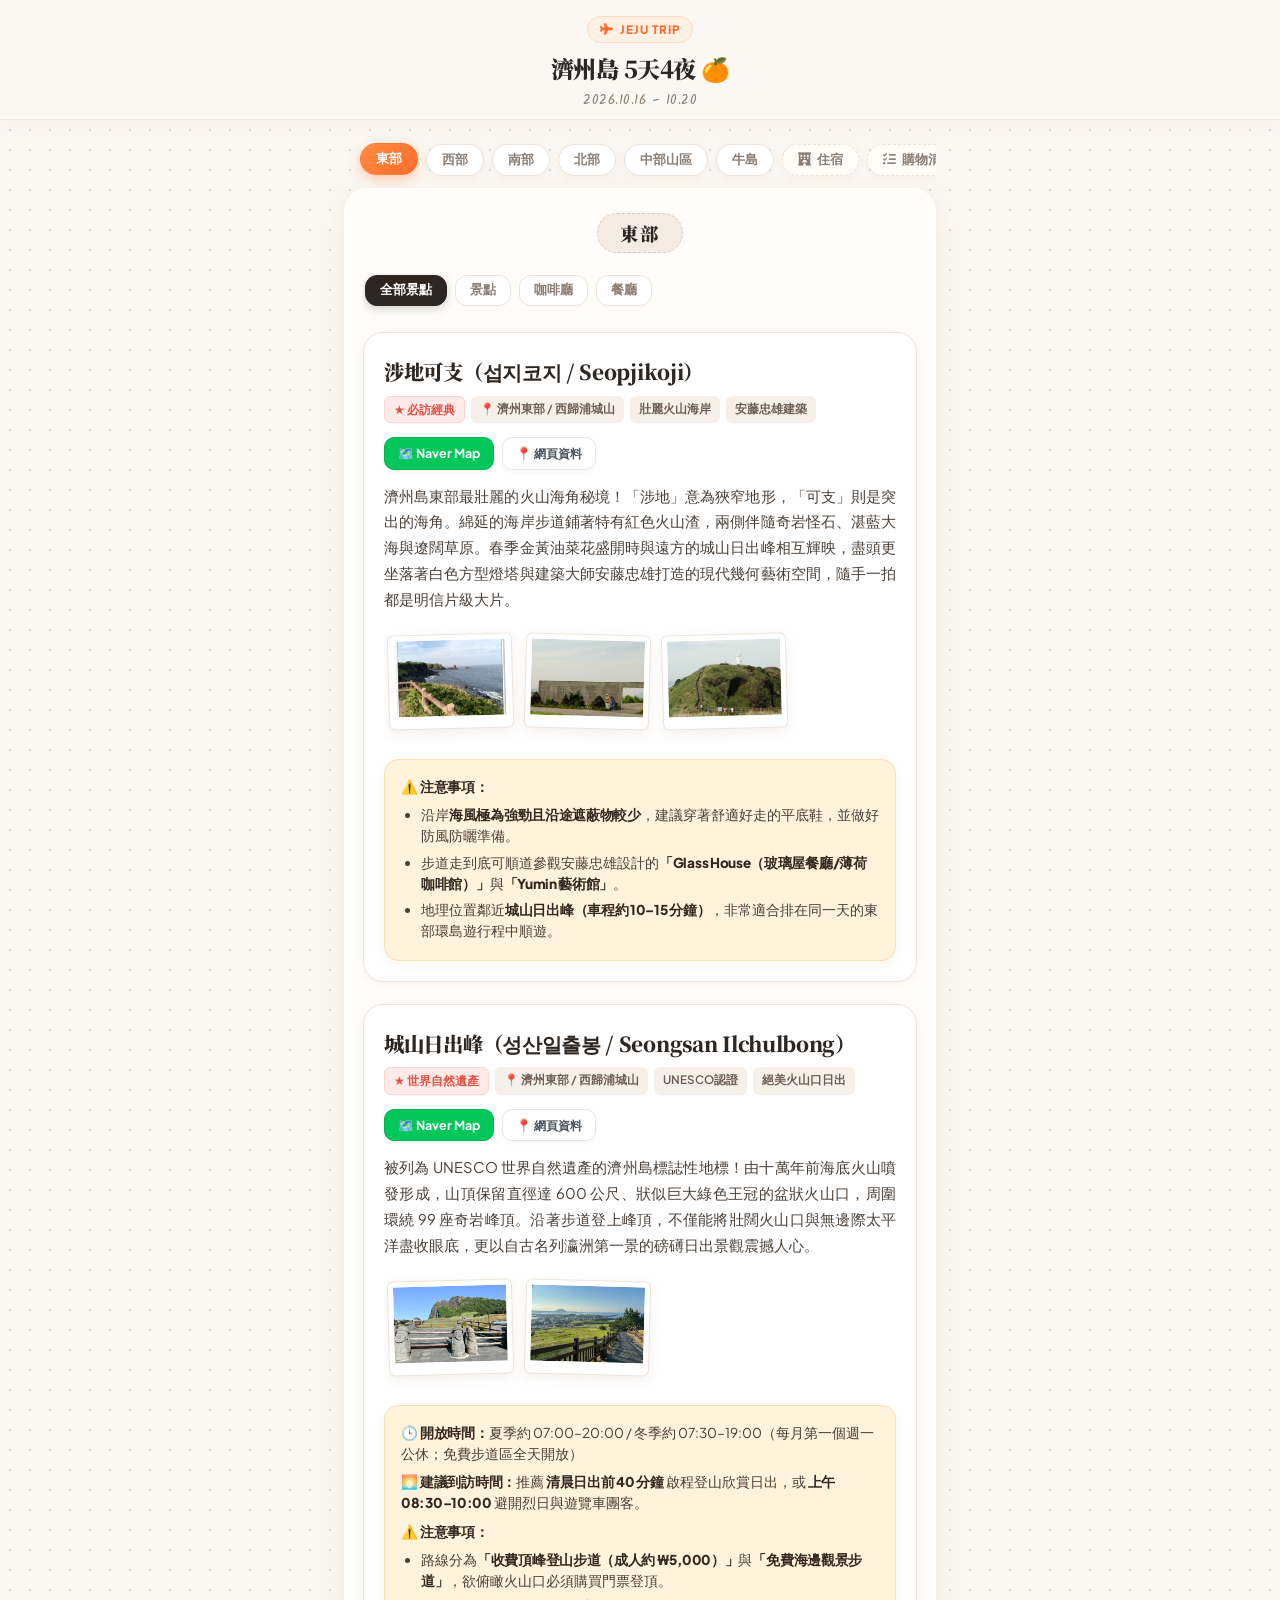
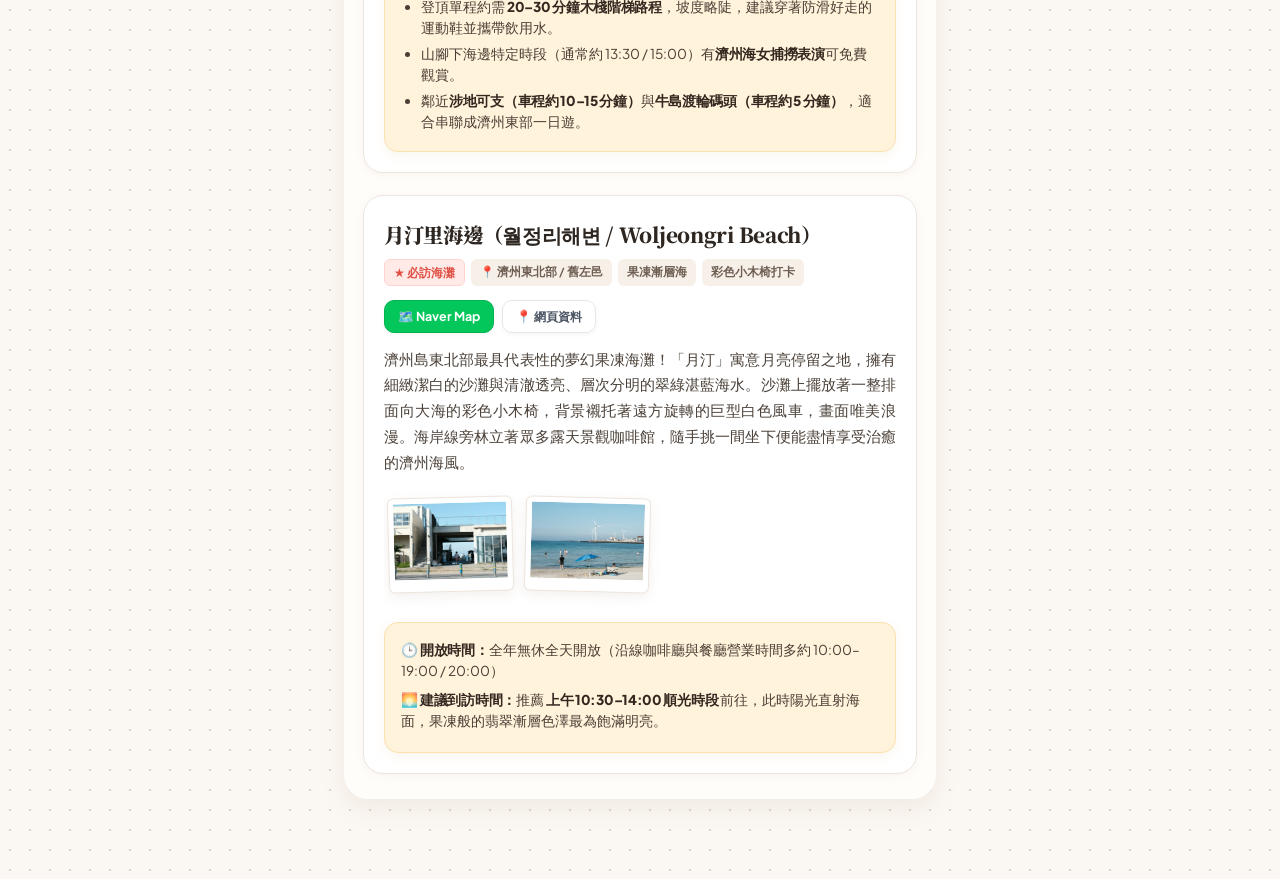
==== index.html @ 6667d371 "更新程式" ====
<!DOCTYPE html>
<html lang="zh-TW">
<head>
    <meta charset="UTF-8">
    <meta name="viewport" content="width=device-width, initial-scale=1.0">
    <title>Jeju Scrapbook - 濟州島5天4夜</title>
    <!-- 字體與 Font Awesome 圖示 -->
    <link rel="preconnect" href="https://fonts.googleapis.com">
    <link rel="preconnect" href="https://fonts.gstatic.com" crossorigin>
    <link href="https://fonts.googleapis.com/css2?family=Kalam:wght@400;700&family=Noto+Serif+TC:wght@600;900&display=swap" rel="stylesheet">
    <link rel="stylesheet" href="https://cdnjs.cloudflare.com/ajax/libs/font-awesome/6.4.0/css/all.min.css">
    
    <link rel="stylesheet" href="CSS/index.css">
</head>
<body>

    <!-- 頂部標題與固定導覽列 -->
    <header class="jeju-header">
        <div class="header-banner">
            <div class="trip-badge">
                <i class="fa-solid fa-plane"></i>
                <span>JEJU TRIP</span>
            </div>
            <h1 class="trip-title">濟州島 5天4夜 🍊</h1>
            <p class="trip-dates">2026.10.16 – 10.20</p>
        </div>
    </header>

    <main class="main-wrapper">

	    <!-- 選單 -->
		<nav class="journal-nav">
			<button class="nav-tab active" data-target="A">東部</button>
			<button class="nav-tab" data-target="B">西部</button>
			<button class="nav-tab" data-target="C">南部</button>
			<button class="nav-tab" data-target="D">北部</button>
			<button class="nav-tab" data-target="E">中部山區</button>
			<button class="nav-tab" data-target="F">牛島</button>
			<button class="nav-tab nav-tab-info" data-target="info-hotel"><i class="fa-solid fa-hotel"></i> 住宿</button>
			<button class="nav-tab nav-tab-info" data-target="info-pack"><i class="fa-solid fa-list-check"></i> 購物清單</button>
		</nav>

	    <!-- 手帳內容主容器 -->
	    <section class="scrapbook-container">
	    	<!-- 東部 -->
			<div class="tab-panel active" id="A">
				<div class="panel-header">
					<div class="panel-tag">東部</div>
				</div>
	        
				<!-- 區域篩選按鈕區 -->
				<div class="filter-btn-group">
					<button class="filter-btn active" data-filter="A-all">全部景點</button>
			  		<button class="filter-btn" data-filter="A-attractions">景點</button>
					<button class="filter-btn" data-filter="A-cafes">咖啡廳</button>
					<button class="filter-btn" data-filter="A-restaurant">餐廳</button>
				</div>
		
	        	<div class="trip-list">
					<!-- 涉地可支（섭지코지） -->
					<div class="check-item" data-key="A-1" data-area="A-attractions">
						<div class="item-text">
							<strong>涉地可支（섭지코지 / Seopjikoji）</strong>
							<div class="item-tags">
								<span class="tag tag-must">★ 必訪經典</span>
								<span class="tag">📍 濟州東部 / 西歸浦城山</span>
								<span class="tag">壯麗火山海岸</span>
								<span class="tag">安藤忠雄建築</span>
							</div>
							<div class="map-actions">
								<a href="https://naver.me/xoH8AY7q" target="_blank" rel="noopener noreferrer" class="btn-map btn-naver">
									🗺️ Naver Map
								</a>
								<a href="https://lizzzstyle.tw/seopjikoji/" target="_blank" rel="noopener noreferrer" class="btn-map btn-google">
									📍 網頁資料
								</a>
							</div>
							<p>
							  濟州島東部最壯麗的火山海角秘境！「涉地」意為狹窄地形，「可支」則是突出的海角。綿延的海岸步道鋪著特有紅色火山渣，兩側伴隨奇岩怪石、湛藍大海與遼闊草原。春季金黃油菜花盛開時與遠方的城山日出峰相互輝映，盡頭更坐落著白色方型燈塔與建築大師安藤忠雄打造的現代幾何藝術空間，隨手一拍都是明信片級大片。
							</p>
						
							<!-- 圖片展示區 -->
							<div class="item-gallery">
								<img src="img/涉地可支/風景.jpg" alt="涉地可支紅色火山海岸步道與白色燈塔" onclick="openModal(this)" />
								<img src="img/涉地可支/宛如畫框的石牆.jpg" alt="金黃油菜花田遠眺城山日出峰" onclick="openModal(this)" />
								<img src="img/涉地可支/燈塔.jpg" alt="安藤忠雄設計的 Glass House 現代建築" onclick="openModal(this)" />
							</div>
						
							<!-- 詳細資訊與注意事項 -->
							<div class="item-details">
							  <div>⚠️ <strong>注意事項：</strong></div>
							  <ul>
							    <li>沿岸<strong>海風極為強勁且沿途遮蔽物較少</strong>，建議穿著舒適好走的平底鞋，並做好防風防曬準備。</li>
							    <li>步道走到底可順道參觀安藤忠雄設計的<strong>「Glass House（玻璃屋餐廳/薄荷咖啡館）」</strong>與<strong>「Yumin 藝術館」</strong>。</li>
							    <li>地理位置鄰近<strong>城山日出峰（車程約 10–15 分鐘）</strong>，非常適合排在同一天的東部環島遊行程中順遊。</li>
							  </ul>
							</div>
						</div>
					</div>
				
					<!-- 城山日出峰（성산일출봉） -->
					<div class="check-item" data-key="A-2" data-area="A-attractions">
						<div class="item-text">
							<strong>城山日出峰（성산일출봉 / Seongsan Ilchulbong）</strong>
							<div class="item-tags">
								<span class="tag tag-must">★ 世界自然遺產</span>
								<span class="tag">📍 濟州東部 / 西歸浦城山</span>
								<span class="tag">UNESCO認證</span>
								<span class="tag">絕美火山口日出</span>
							</div>
							<div class="map-actions">
								<a href="https://naver.me/xa5Rn5U3" target="_blank" rel="noopener noreferrer" class="btn-map btn-naver">
									🗺️ Naver Map
								</a>
								<a href="https://we4-travel.com/jeju-seongsan/" target="_blank" rel="noopener noreferrer" class="btn-map btn-google">
									📍 網頁資料
								</a>
							</div>
							<p>
							  被列為 UNESCO 世界自然遺產的濟州島標誌性地標！由十萬年前海底火山噴發形成，山頂保留直徑達 600 公尺、狀似巨大綠色王冠的盆狀火山口，周圍環繞 99 座奇岩峰頂。沿著步道登上峰頂，不僅能將壯闊火山口與無邊際太平洋盡收眼底，更以自古名列瀛洲第一景的磅礡日出景觀震撼人心。
							</p>
						
							<!-- 圖片展示區 -->
							<div class="item-gallery">
								<img src="img/城山日出峰/入口.webp" alt="城山日出峰空拍巨大王冠火山口" onclick="openModal(this)" />
								<img src="img/城山日出峰/風景.webp" alt="風景" onclick="openModal(this)" />
							</div>
					
							<!-- 詳細資訊與注意事項 -->
							<div class="item-details">
							  <div>🕒 <strong>開放時間：</strong>夏季約 07:00–20:00 / 冬季約 07:30–19:00（每月第一個週一公休；免費步道區全天開放）</div>
							  <div>🌅 <strong>建議到訪時間：</strong>推薦 <strong>清晨日出前 40 分鐘</strong> 啟程登山欣賞日出，或 <strong>上午 08:30–10:00</strong> 避開烈日與遊覽車團客。</div>
							  <div>⚠️ <strong>注意事項：</strong></div>
							  <ul>
							    <li>路線分為<strong>「收費頂峰登山步道（成人約 ₩5,000）」</strong>與<strong>「免費海邊觀景步道」</strong>，欲俯瞰火山口必須購買門票登頂。</li>
							    <li>登頂單程約需 <strong>20–30 分鐘木棧階梯路程</strong>，坡度略陡，建議穿著防滑好走的運動鞋並攜帶飲用水。</li>
							    <li>山腳下海邊特定時段（通常約 13:30 / 15:00）有<strong>濟州海女捕撈表演</strong>可免費觀賞。</li>
							    <li>鄰近<strong>涉地可支（車程約 10–15 分鐘）</strong>與<strong>牛島渡輪碼頭（車程約 5 分鐘）</strong>，適合串聯成濟州東部一日遊。</li>
							  </ul>
							</div>
						</div>
					</div>
				
					<!-- 月汀里海邊（월정리해변） -->
					<div class="check-item" data-key="A-3" data-area="A-attractions">
						<div class="item-text">
							<strong>月汀里海邊（월정리해변 / Woljeongri Beach）</strong>
							<div class="item-tags">
								<span class="tag tag-must">★ 必訪海灘</span>
								<span class="tag">📍 濟州東北部 / 舊左邑</span>
								<span class="tag">果凍漸層海</span>
								<span class="tag">彩色小木椅打卡</span>
							</div>
							<div class="map-actions">
								<a href="https://naver.me/G1wS0VUO" target="_blank" rel="noopener noreferrer" class="btn-map btn-naver">
									🗺️ Naver Map
								</a>
								<a href="https://lizzzstyle.tw/%E6%9C%88%E6%B1%80%E9%87%8C%E6%B5%B7%E6%B0%B4%E6%B5%B4%E5%A0%B4/" target="_blank" rel="noopener noreferrer" class="btn-map btn-google">
									📍 網頁資料
								</a>
							</div>
							<p>
							  濟州島東北部最具代表性的夢幻果凍海灘！「月汀」寓意月亮停留之地，擁有細緻潔白的沙灘與清澈透亮、層次分明的翠綠湛藍海水。沙灘上擺放著一整排面向大海的彩色小木椅，背景襯托著遠方旋轉的巨型白色風車，畫面唯美浪漫。海岸線旁林立著眾多露天景觀咖啡館，隨手挑一間坐下便能盡情享受治癒的濟州海風。
							</p>
						
							<!-- 圖片展示區 -->
							<div class="item-gallery">
								<img src="img/月汀里/入口.jpg" alt="月汀里沙灘標誌性彩色小木椅" onclick="openModal(this)" />
								<img src="img/月汀里/海景.jpg" alt="清澈見底的果凍海與白色風車" onclick="openModal(this)" />
							</div>
						
							<!-- 詳細資訊與注意事項 -->
							<div class="item-details">
							  <div>🕒 <strong>開放時間：</strong>全年無休全天開放（沿線咖啡廳與餐廳營業時間多約 10:00–19:00 / 20:00）</div>
							  <div>🌅 <strong>建議到訪時間：</strong>推薦 <strong>上午 10:30–14:00 順光時段</strong> 前往，此時陽光直射海面，果凍般的翡翠漸層色澤最為飽滿明亮。</div>
							</div>
						</div>
					</div>
				</div>
			</div>
			
			<!-- 西部 -->
			<div class="tab-panel" id="B">
				<div class="panel-header">
					<div class="panel-tag">西部</div>
				</div>
	        
				<!-- 區域篩選按鈕區 -->
				<div class="filter-btn-group">
					<button class="filter-btn active" data-filter="B-all">全部景點</button>
			  		<button class="filter-btn" data-filter="B-attractions">景點</button>
					<button class="filter-btn" data-filter="B-cafes">咖啡廳 / 麵包店 / 甜點店</button>
					<button class="filter-btn" data-filter="B-restaurant">餐廳 / 市場</button>
					<button class="filter-btn" data-filter="B-shop">伴手禮</button>
				</div>
		
	        	<div class="trip-list">
	        		<!-- 休止符咖啡廳（쉼표） -->
					<div class="check-item" data-key="B-1" data-area="B-cafes">
					    <div class="item-text">
					        <strong>休止符咖啡廳（쉼표 / Comma Cafe）</strong>
					        <div class="item-tags">
					            <span class="tag tag-must">★ 無敵海景第一排</span>
					            <span class="tag">📍 濟州西部 / 翰林邑</span>
					            <span class="tag">挾才海灘美景</span>
					            <span class="tag">遠眺飛揚島</span>
					        </div>
					        <div class="map-actions">
					            <a href="https://naver.me/5FmSLlTO" target="_blank" rel="noopener noreferrer" class="btn-map btn-naver">
					                🗺️ Naver Map
					            </a>
					            <a href="https://abby0318.pixnet.net/blog/posts/9577114108" target="_blank" rel="noopener noreferrer" class="btn-map btn-google">
					                📍 網頁資料
					            </a>
					            <a href="https://www.instagram.com/p/DHvcGt3ylgq/?utm_source=ig_web_copy_link&igsh=NTc4MTIwNjQ2YQ==" target="_blank" rel="noopener noreferrer" class="btn-map btn-google">
					                📱 IG 介紹
					            </a>
					        </div>
					        <p>
					            座落於挾才海水浴場旁的三層樓海景咖啡廳！店名意為「暫停、給心靈一個逗號」。坐在大片景觀窗邊即可飽覽層次豐富的翡翠色果凍海與遠方的飛揚島，是欣賞濟州西海岸壯麗海景的絕佳放空點。
					        </p>
					
					        <!-- 圖片展示區 -->
					        <div class="item-gallery">
					            <img src="img/쉼표.jpg" alt="休止符咖啡廳海景視野" />
					        </div>
					
					        <!-- 詳細資訊與注意事項 -->
					        <div class="item-details">
					            <div>⏰ <strong>營業時間：</strong>09:00 – 21:00</div>
					            <div>📍 <strong>地理位置：</strong>位於挾才海水浴場旁（步行約 1 分鐘）。</div>
					            <div>☕ <strong>低消規則：</strong>每人低消需點一份餐點或飲品。</div>
					            <div>⚠️ <strong>貼心提醒：</strong></div>
					            <ul>
					                <li>🌅 <strong>景觀優勢：</strong>海景視野極佳，被許多旅客譽為濟州島最美海景視角之一。</li>
					                <li>🍴 <strong>餐點評價：</strong>主要賣點為無敵海景與拍照氛圍，餐點與咖啡風味整體評價較為普通。</li>
					            </ul>
					        </div>
					    </div>
					</div>
	        		
	        		<!-- by MOT 咖啡廳（바이못） -->
					<div class="check-item" data-key="B-2" data-area="B-cafes">
					    <div class="item-text">
					        <strong>by MOT（바이못）</strong>
					        <div class="item-tags">
					            <span class="tag tag-must">★ 極簡美學咖啡</span>
					            <span class="tag">📍 濟州西部 / 翰林邑</span>
					            <span class="tag">水泥工業風空間</span>
					            <span class="tag">招牌特調奶油拿鐵</span>
					        </div>
					        <div class="map-actions">
					            <a href="https://naver.me/G1wSUwe4" target="_blank" rel="noopener noreferrer" class="btn-map btn-naver">
					                🗺️ Naver Map
					            </a>
					            <a href="https://www.instagram.com/by__mot?utm_source=ig_web_button_share_sheet&igsh=ZDNlZDc0MzIxNw==" target="_blank" rel="noopener noreferrer" class="btn-map btn-google">
					                📱 IG 專頁
					            </a>
					        </div>
					        <p>
					            結合水泥灰調工業風與溫潤木質造景的潮流美學咖啡館！店名意為「隱密的休息池塘」，提供沉靜且富有設計感的放鬆空間。店內主打香醇順口的特調奶油拿鐵與每日限量的手工法式甜點，隨處角落都極具光影氛圍。
					        </p>
					
					        <!-- 圖片展示區 -->
					        <div class="item-gallery">
					            <img src="img/by_MOT.jfif" alt="by MOT 現代極簡灰調空間與特調" />
					        </div>
					
					        <!-- 詳細資訊與注意事項 -->
					        <div class="item-details">
					            <div>⏰ <strong>營業時間：</strong>11:00 – 19:00（最後點餐 17:30）</div>
					            <div>✨ <strong>招牌必點推薦：</strong></div>
					            <ul>
					                <li>☕ <strong>MOT 特調奶油拿鐵（Signature Cream Latte）：</strong>綿密濃郁奶泡搭配深烘焙義式濃縮，甜度適中且滑順順口。</li>
					                <li>🍰 <strong>手工法式甜點 & 濟州柑橘塔：</strong>每日限量供應的精緻手作點心，擺盤如藝術品般吸睛。</li>
					            </ul>
					            <div>💡 <strong>貼心提醒：</strong></div>
					            <ul>
					                <li>📸 <strong>拍照取景：</strong>角落的水泥光影牆與極簡桌位是 IG 上的熱門打卡點。</li>
					                <li>📅 <strong>營業確認：</strong>質感小店公休日偶有微調，建議造訪前先透過官方 Instagram 確認最新營業動態。</li>
					            </ul>
					        </div>
					    </div>
					</div>
	        	
	        		<!-- 9.81 Park 濟州（9.81파크 제주） -->
					<div class="check-item" data-key="B-3" data-area="B-attractions">
					    <div class="item-text">
					        <strong>9.81 Park 濟州（9.81파크 제주）</strong>
					        <div class="item-tags">
					            <span class="tag tag-must">★ 極速科技賽車</span>
					            <span class="tag">📍 濟州西部 / 涯月邑</span>
					            <span class="tag">無引擎重力賽車</span>
					            <span class="tag">室內科技體育館</span>
					        </div>
					        <div class="map-actions">
					            <a href="https://naver.me/xllVBvUm" target="_blank" rel="noopener noreferrer" class="btn-map btn-naver">
					                🗺️ Naver Map
					            </a>
					            <a href="https://www.981park.com/" target="_blank" rel="noopener noreferrer" class="btn-map btn-google">
					                🌍 官方網站
					            </a>
					        </div>
					        <p>
					            以重力加速度（9.81m/s²）為主題的高科技無引擎賽車主題樂園！坐上賽車沿著坡道極速奔馳狂飆，回程切換為自動駕駛模式悠閒遠眺海景。賽後還能透過官方專屬 APP 免費下載高清個人競速追焦影片，刺激感與科技感滿分。
					        </p>
					
					        <!-- 圖片展示區 -->
					        <div class="item-gallery">
					            <img src="img/파크.jfif" alt="9.81 Park 濟州重力賽車場地" />
					        </div>
					
					        <!-- 詳細資訊與注意事項 -->
					        <div class="item-details">
					            <div>⏰ <strong>開放時間：</strong>09:00 – 18:20（推薦預訂 <strong>09:00–09:30 開門首梯次</strong>，人潮最少免排隊）</div>
					            <div>⏱️ <strong>建議停留：</strong>約 2.5 – 3 小時</div>
					            <div>💰 <strong>參考票價：</strong>人均約 NT$ 750 – 1,200（依選擇的套票項目而定）</div>
					            <div>🏎️ <strong>熱門設施與體驗亮點：</strong></div>
					            <ul>
					                <li>🏎️ <strong>GR (Gravity Racing) 重力賽車：</strong>完全依靠坡度重力衝刺，時速最高可達 60km/h，賽後可於 APP 下載個人第一人稱競速影片。</li>
					                <li>🎮 <strong>LAB 981 室內科技體育館：</strong>集結實境射擊、棒球打擊、足球、騎馬與 VR 等十多種互動體感遊戲。</li>
					                <li>🍕 <strong>BROC'3 餐飲區 & 戶外 High Swing：</strong>設有美食街與周邊專賣店，戶外還有 360 度旋轉碰碰車與高空鞦韆等極限挑戰設施。</li>
					            </ul>
					            <div>💡 <strong>行前注意事項：</strong></div>
					            <ul>
					                <li>👟 <strong>穿著要求：</strong>駕駛賽車<strong>必須穿著全包覆包鞋/運動鞋</strong>（嚴禁穿著拖鞋、涼鞋與高跟鞋入場）。</li>
					                <li>📱 <strong>官方 APP：</strong>出發前建議先在台灣下載好「9.81 Park」官方 APP 並註冊會員，入場綁定手環後方可記錄即時圈速與下載高清影片。</li>
					                <li>🎟️ <strong>購票攻略：</strong>建議事先於 Klook 或 KKday 預訂「賽車＋室內體驗組合票」，現場掃 QR Code 換手環免排隊且比現場購票划算。</li>
					            </ul>
					        </div>
					    </div>
					</div>
	        	
	        		<!-- ARTE MUSEUM 濟州（아르떼뮤지엄 제주） -->
					<div class="check-item" data-key="B-4" data-area="B-attractions">
					    <div class="item-text">
					        <strong>ARTE MUSEUM 濟州（아르떼뮤지엄 제주）</strong>
					        <div class="item-tags">
					            <span class="tag tag-must">★ 沉浸式光影藝術</span>
					            <span class="tag">📍 濟州西部 / 涯月邑</span>
					            <span class="tag">永恆自然主題</span>
					            <span class="tag">光影互動茶館</span>
					        </div>
					        <div class="map-actions">
					            <a href="https://naver.me/GSDAiZ5B" target="_blank" rel="noopener noreferrer" class="btn-map btn-naver">
					                🗺️ Naver Map
					            </a>
					            <a href="https://artemuseum.com/" target="_blank" rel="noopener noreferrer" class="btn-map btn-google">
					                🌍 官方網站
					            </a>
					            <a href="https://big5chinese.visitkorea.or.kr/svc/contents/contentsView.do?vcontsId=113318" target="_blank" rel="noopener noreferrer" class="btn-map btn-google">
					                📍 網頁資料
					            </a>
					        </div>
					        <p>
					            韓國最大規模的沉浸式數位媒體藝術館！由 1,400 坪舊音響工廠改建，以「永恆的自然（ETERNAL NATURE）」為主題，結合極致光影、立體聲效與專屬香氛，打造震撼感官的沉浸式美學體驗。
					        </p>
					
					        <!-- 圖片展示區 -->
					        <div class="item-gallery">
					            <img src="img/ARTE.bmp" alt="ARTE MUSEUM 濟州沉浸式光影展區" />
					        </div>
					
					        <!-- 詳細資訊與注意事項 -->
					        <div class="item-details">
					            <div>⏰ <strong>開放時間：</strong>10:00 – 20:00（最後入場 19:00）</div>
					            <div>⏱️ <strong>建議停留：</strong>約 1.5 – 2 小時</div>
					            <div>✨ <strong>必看展區與體驗亮點：</strong></div>
					            <ul>
					                <li>🌊 <strong>WAVE 巨浪 & 🌸 FLOWER 花海：</strong>震撼力極強的裸眼 3D 巨浪撲面而來，以及運用鏡面無限延伸的夢幻花海世界。</li>
					                <li>🌅 <strong>BEACH 擬真海灘 & 🦒 夜光野生動物：</strong>踩在逼真的極光海浪投影上，還能親手彩繪動物並掃描投射至巨幅動態森林畫布。</li>
					                <li>🍵 <strong>ARTE TEA BAR 媒體光影茶館：</strong>極力推薦體驗！茶杯放至桌面時會綻放出唯美光影花朵，移動杯身花瓣也會隨之飄移。</li>
					            </ul>
					            <div>💡 <strong>穿搭與拍照技巧：</strong>館內光影豐富繽紛，建議穿著<strong>全白或淺色系素色服裝</strong>，光影投影在身上時拍照視覺效果最佳！</div>
					        </div>
					    </div>
					</div>
	        	
	        		<!-- 濟州神話世界（제주신화월드） -->
					<div class="check-item" data-key="B-5" data-area="B-attractions">
					    <div class="item-text">
					        <strong>濟州神話世界（제주신화월드 / Jeju Shinhwa World）</strong>
					        <div class="item-tags">
					            <span class="tag tag-must">★ 最大綜合度假村</span>
					            <span class="tag">📍 濟州西部 / 安德面</span>
					            <span class="tag">LARVA主題樂園</span>
					            <span class="tag">大型水上樂園</span>
					        </div>
					        <div class="map-actions">
					            <a href="https://naver.me/xR0S6I4C" target="_blank" rel="noopener noreferrer" class="btn-map btn-naver">
					                🗺️ Naver Map
					            </a>
					            <a href="https://www.shinwhaworld.com/" target="_blank" rel="noopener noreferrer" class="btn-map btn-google">
					                🌍 官方網站
					            </a>
					        </div>
					        <p>
					            濟州島規模最大的旗艦級綜合度假園區！結合知名人氣動畫「爆笑蟲子 LARVA」主題公園、四季溫水與刺激滑道的大型水上樂園，以及齊全的美食商場與免稅購物街，適合安排充實的一日玩樂行程。
					        </p>
					
					        <!-- 圖片展示區 -->
					        <div class="item-gallery">
					            <img src="img/濟州神話世界.webp" alt="濟州神話世界主題樂園與渡假園區" />
					        </div>
					
					        <!-- 詳細資訊與注意事項 -->
					        <div class="item-details">
					            <div>⏰ <strong>開放時間：</strong>主題公園 10:00 – 20:00 / 水上樂園 10:00 – 18:00</div>
					            <div>⏱️ <strong>建議停留：</strong>半天至全天</div>
					            <div>✨ <strong>三大核心園區與亮點：</strong></div>
					            <ul>
					                <li>🎢 <strong>神話主題公園（Theme Park）：</strong>以 LARVA 爆笑蟲子為核心 IP，打造歡樂世界與奧斯卡新世界等園區，必玩 360 度旋轉過山車。</li>
					                <li>🏊 <strong>神話水上樂園（Water Park）：</strong>濟州最大水上主題樂園，設有超大巨浪池、漂流河與多條高空急速滑水道。</li>
					                <li>🛍️ <strong>神話商業街 & 美食廣場：</strong>匯聚大型地下美食街、YG Republic 韓式燒肉，以及新世界免稅店與各式潮流選品店。</li>
					            </ul>
					        </div>
					    </div>
					</div>
	        	
	        		<!-- 鄉村黑豬肉（깡촌흑돼지） -->
					<div class="check-item" data-key="B-6" data-area="B-restaurant">
					    <div class="item-text">
					        <strong>鄉村黑豬肉（깡촌흑돼지 / Kkangchon Black Pork）</strong>
					        <div class="item-tags">
					            <span class="tag tag-must">★ 人氣炭火代烤</span>
					            <span class="tag">📍 濟州西部 / 咸德海灘</span>
					            <span class="tag">厚切黑豬肉近肉</span>
					            <span class="tag">專人桌邊代烤</span>
					        </div>
					        <div class="map-actions">
					            <a href="https://map.naver.com/p/entry/place/2075486780?placePath=%2Fphoto" target="_blank" rel="noopener noreferrer" class="btn-map btn-naver">
					                🗺️ Naver Map
					            </a>
					        </div>
					        <p>
					            超人氣的炭火黑豬肉專賣店！主打厚切原塊炭烤與全程貼心的桌邊代烤服務。外酥內嫩的厚切黑豬肉沾上滾燙濃郁的特調魚醬與加熱辣醬，一口咬下滿溢濃郁炭香與鮮甜肉汁。
					        </p>
					
					        <!-- 圖片展示區 -->
					        <div class="item-gallery">
					            <img src="img/black_pork.jpg" alt="鄉村黑豬肉炭火厚切黑豬肉" />
					        </div>
					
					        <!-- 詳細資訊與注意事項 -->
					        <div class="item-details">
					            <div>⏰ <strong>營業時間：</strong>11:00 – 01:00（營業至深夜）</div>
					            <div>🥩 <strong>推薦招牌與必吃指南：</strong></div>
					            <ul>
					                <li>🥩 <strong>黑豬肉近肉（흑돼지 근고기）：</strong>必點招牌！一次享受厚切五花肉與鮮嫩梅花肉的雙重飽滿多汁口感。</li>
					                <li>🍲 <strong>黑豬肉泡菜鍋（김치찌개）：</strong>湯頭酸香濃郁且帶有黑豬肉油脂香，解膩又非常下飯。</li>
					            </ul>
					        </div>
					    </div>
					</div>
	        	
	        		<!-- 魔女商會（마녀상회） -->
					<div class="check-item" data-key="B-7" data-area="B-restaurant">
					    <div class="item-text">
					        <strong>魔女商會（마녀상회 / Manyeo Sanghoe）</strong>
					        <div class="item-tags">
					            <span class="tag tag-must">★ 小矮馬日落景觀</span>
					            <span class="tag">📍 濟州西部 / 大靜邑</span>
					            <span class="tag">戶外庭園烤肉</span>
					            <span class="tag">鄰近神話世界</span>
					        </div>
					        <div class="map-actions">
					            <a href="https://naver.me/58N6mv1L" target="_blank" rel="noopener noreferrer" class="btn-map btn-naver">
					                🗺️ Naver Map
					            </a>
					            <a href="https://blog.naver.com/jeju_witchshop" target="_blank" rel="noopener noreferrer" class="btn-map btn-google">
					                📍 網頁資料
					            </a>
					            <a href="https://www.instagram.com/reels/DYuB0UJIYFX/" target="_blank" rel="noopener noreferrer" class="btn-map btn-google">
					                📱 IG 影片
					            </a>
					        </div>
					        <p>
					            可以一邊看可愛小矮馬、一邊享用炭烤黑豬肉的特色秘境景觀餐廳！寬敞的戶外庭園放養著溫馴的濟州馬，夕陽西下時霞光灑落氛圍極佳。主打厚切多汁的濟州黑豬肉，搭配新鮮包肉生菜與特調沾醬，是拍照與聚餐的絕佳選擇。
					        </p>
					
					        <!-- 圖片展示區 -->
					        <div class="item-gallery">
					            <img src="img/魔女商會.webp" alt="魔女商會小矮馬庭園景觀與烤肉" />
					        </div>
					
					        <!-- 詳細資訊與注意事項 -->
					        <div class="item-details">
					            <div>⏰ <strong>營業時間：</strong>17:00 – 22:00（最後點餐 21:00）</div>
					            <div>📍 <strong>地理位置：</strong>位於西歸浦市大靜邑，鄰近濟州神話世界。</div>
					            <div>💡 <strong>貼心提醒：</strong></div>
					            <ul>
					                <li>🌅 <strong>最佳造訪時間：</strong>推薦預約 <strong>傍晚 17:00–18:00 首波入場</strong>，能同時拍到可愛小矮馬與落日粉紫霞光。</li>
					                <li>🐴 <strong>戶外座位體驗：</strong>戶外露天座位氣氛絕佳但易受天候影響（雨天或低溫僅開放室內），建議挑選晴朗好天氣前往。</li>
					            </ul>
					        </div>
					    </div>
					</div>
	        	
	        		<!-- 頰肉家 翰林店（뽈살집 한림점） -->
					<div class="check-item" data-key="B-8" data-area="B-restaurant">
					    <div class="item-text">
					        <strong>頰肉家 翰林店（뽈살집 한림점 / Bolsaljip Hallim）</strong>
					        <div class="item-tags">
					            <span class="tag tag-must">★ 黑豬肉特殊部位</span>
					            <span class="tag">📍 濟州西部 / 翰林邑</span>
					            <span class="tag">玫瑰花擺盤拼盤</span>
					            <span class="tag">免費招待超豐富</span>
					        </div>
					        <div class="map-actions">
					            <a href="https://naver.me/5vcHoExl" target="_blank" rel="noopener noreferrer" class="btn-map btn-naver">
					                🗺️ Naver Map
					            </a>
					        </div>
					        <p>
					            專賣濟州黑豬肉 6 種稀有特殊部位（豬頰肉、花肉、眼周肉等）的超人氣烤肉名店！肉品精緻擺盤成浪漫玫瑰花造型，肉質鮮嫩彈牙、肉汁滿溢。店內還會大方免費招待手作漢堡肉、烤豬皮與熱湯，CP 值極高。
					        </p>
					
					        <!-- 圖片展示區 -->
					        <div class="item-gallery">
					            <img src="img/頰肉家.jpg" alt="頰肉家翰林店黑豬肉特殊部位綜合拼盤" />
					        </div>
					
					        <!-- 詳細資訊與注意事項 -->
					        <div class="item-details">
					            <div>⏰ <strong>營業時間：</strong>15:00 – 22:00（每日限量供應，售完提早打烊）</div>
					            <div>📍 <strong>門市地址：</strong>濟州特別自治道 濟州市 翰林邑 翰林上路 194</div>
					            <div>🥩 <strong>推薦招牌與點餐指南：</strong></div>
					            <ul>
					                <li>🌸 <strong>特殊部位綜合拼盤（모듬구이）：</strong>初訪必點！依人數選擇大/小份，一次吃遍豬頰肉、花肉等 6 種特色稀有部位。</li>
					            </ul>
					            <div>💡 <strong>貼心提醒：</strong>開門即容易客滿排隊，熱門限量部位售完即止，強烈建議<strong>開門前或提早抵達</strong>以免撲空！</div>
					        </div>
					    </div>
					</div>
	        	
	        		<!-- 東京餐桌（동경밥상） -->
					<div class="check-item" data-key="B-9" data-area="B-restaurant">
					    <div class="item-text">
					        <strong>東京餐桌（동경밥상 / Tokyo Babsang）</strong>
					        <div class="item-tags">
					            <span class="tag tag-must">★ 百年手藝蒲燒鰻</span>
					            <span class="tag">📍 濟州西部 / 翰林邑</span>
					            <span class="tag">關東風蒲燒鰻魚重</span>
					            <span class="tag">名古屋鰻魚三吃</span>
					        </div>
					        <div class="map-actions">
					            <a href="https://naver.me/GipBWu6P" target="_blank" rel="noopener noreferrer" class="btn-map btn-naver">
					                🗺️ Naver Map
					            </a>
					            <a href="https://www.catchtable.net/shop/tokyotable?ct-referrer=google-maps" target="_blank" rel="noopener noreferrer" class="btn-map btn-google">
					                🌍 CatchTable 訂位
					            </a>
					            <a href="https://www.instagram.com/tokyotable.jeju/" target="_blank" rel="noopener noreferrer" class="btn-map btn-google">
					                📱 IG 專頁
					            </a>
					        </div>
					        <p>
					            主廚遠赴日本百年鰻魚老店研習手藝的超人氣名店！提供正統關東蒸烤與關西炭火兩種風味的極致鰻魚飯，炭香四溢、醬汁鹹甜適中，搭配精緻日式木質庭園空間，用餐儀式感十足。
					        </p>
					
					        <!-- 圖片展示區 -->
					        <div class="item-gallery">
					            <img src="img/鰻魚飯.jfif" alt="東京餐桌正統日式蒲燒鰻魚飯" />
					        </div>
					
					        <!-- 詳細資訊與注意事項 -->
					        <div class="item-details">
					            <div>⏰ <strong>營業時間：</strong>11:30 – 21:00（最後點餐 20:30）</div>
					            <div>🍱 <strong>招牌必點與特色亮點：</strong></div>
					            <ul>
					                <li>🍱 <strong>東京風鰻魚重（우나쥬 / Unaju）：</strong>關東經典做法，鰻魚先蒸後烤，口感極致軟嫩綿密，入口即化。</li>
					                <li>🍚 <strong>名古屋鰻魚三吃（히츠마부시 / Hitsumabushi）：</strong>關西直接炭火炙烤，外皮微焦酥脆，可分次享受原味、拌入佐料與加入高湯的茶泡飯三重風味。</li>
					                <li>🍶 <strong>套餐附餐：</strong>隨餐皆附精緻茶碗蒸、日式漬物與小菜，高質感重箱盛裝極具美感。</li>
					            </ul>
					            <div>💡 <strong>用餐指南：</strong>熱門用餐時段現場排隊較久，強烈建議<strong>事先透過 CatchTable 線上預約</strong>或於開店前 10–15 分鐘提前抵達現場登記候位。</div>
					        </div>
					    </div>
					</div>
	        	
	        		<!-- Noraba 海鮮拉麵（노라바） -->
					<div class="check-item" data-key="B-10" data-area="B-restaurant">
					    <div class="item-text">
					        <strong>Noraba 海鮮拉麵（노라바 / Noraba）</strong>
					        <div class="item-tags">
					            <span class="tag tag-must">★ 海景浮誇海鮮麵</span>
					            <span class="tag">📍 濟州西部 / 涯月邑</span>
					            <span class="tag">限量整隻章魚拉麵</span>
					            <span class="tag">涯月海岸第一排</span>
					        </div>
					        <div class="map-actions">
					            <a href="https://naver.me/5T4AR05L" target="_blank" rel="noopener noreferrer" class="btn-map btn-naver">
					                🗺️ Naver Map
					            </a>
					            <a href="https://blog.naver.com/jejunoraba" target="_blank" rel="noopener noreferrer" class="btn-map btn-google">
					                🌍 官方網站
					            </a>
					            <a href="https://www.instagram.com/reel/DVgStKACW08/?utm_source=ig_web_copy_link&igsh=NTc4MTIwNjQ2YQ==" target="_blank" rel="noopener noreferrer" class="btn-map btn-google">
					                📱 IG 介紹
					            </a>
					        </div>
					        <p>
					            涯月海岸公路上的傳奇排隊名店！以一邊眺望蔚藍海景一邊享用熱騰騰的滿料海鮮拉麵聞名。浮誇鋪滿新鮮章魚、活鮑魚與整隻螃蟹，鮮甜濃郁的海洋精華湯頭令人一試難忘。
					        </p>
					
					        <!-- 圖片展示區 -->
					        <div class="item-gallery">
					            <img src="img/Noraba/外觀.jfif" alt="Noraba 餐廳外觀與海景" />
					            <img src="img/Noraba/章魚海鮮拉麵.png" alt="Noraba 每日限量整隻章魚海鮮拉麵" />
					            <img src="img/Noraba/海鮮拉麵.png" alt="Noraba 經典螃蟹鮑魚海鮮拉麵" />
					            <img src="img/Noraba/水煮章魚.png" alt="新鮮切片水煮章魚" />
					        </div>
					
					        <!-- 詳細資訊與注意事項 -->
					        <div class="item-details">
					            <div>⏰ <strong>營業時間：</strong>10:00 – 17:00（午休 14:00 – 15:00 / 最後點餐 16:30）</div>
					            <div>🍜 <strong>招牌必點與特色亮點：</strong></div>
					            <ul>
					                <li>🦑 <strong>整隻章魚海鮮拉麵（문어라면）：</strong>每日限量供應！鋪上整隻鮮嫩水煮章魚，搭配螃蟹與鮑魚，湯頭極度鮮甜濃郁。</li>
					                <li>🍲 <strong>經典海鮮拉麵（해물라면）：</strong>CP 值極高的必點款，含整隻螃蟹與鮮甜鮑魚，辣度可自由選擇純味（不辣）、中辣或大辣。</li>
					                <li>🐙 <strong>新鮮水煮章魚（문어숙회）：</strong>肉質肥厚彈牙且鮮嫩多汁，沾上韓式辣醋醬風味絕佳。</li>
					            </ul>
					            <div>💡 <strong>排隊攻略：</strong>超級熱門名店，建議<strong>開店前 15–20 分鐘或避開用餐尖峰</strong>前往。抵達後立即透過現場機器或 CatchTable APP 抽號碼牌候位，注意過號需重新排隊。</div>
					        </div>
					    </div>
					</div>
	        	
	        		<!-- Hello Kitty Island（헬로키티아일랜드） -->
					<div class="check-item" data-key="B-11" data-area="B-attractions">
					    <div class="item-text">
					        <strong>Hello Kitty Island（헬로키티아일랜드）</strong>
					        <div class="item-tags">
					            <span class="tag tag-must">★ 超萌粉紅主題館</span>
					            <span class="tag">📍 濟州西部 / 安德面</span>
					            <span class="tag">三麗鷗粉紅城堡</span>
					            <span class="tag">雨天室內備案首選</span>
					        </div>
					        <div class="map-actions">
					            <a href="https://naver.me/FCA8vgqb" target="_blank" rel="noopener noreferrer" class="btn-map btn-naver">
					                🗺️ Naver Map
					            </a>
					            <a href="https://www.hellokittyisland.co.kr/" target="_blank" rel="noopener noreferrer" class="btn-map btn-google">
					                🌍 官方網站
					            </a>
					            <a href="https://www.instagram.com/hellokittyisland_jeju/" target="_blank" rel="noopener noreferrer" class="btn-map btn-google">
					                📱 IG 專頁
					            </a>
					        </div>
					        <p>
					            滿滿粉紅泡泡的三層樓三麗鷗主題博物館！整棟建築以 Hello Kitty 的粉紅世界為核心打造，包含夢幻客廳、臥室、音樂互動區、3D 劇院以及頂樓空中花園，充斥各式超萌造景與濟州限定周邊商品。
					        </p>
					
					        <!-- 圖片展示區 -->
					        <div class="item-gallery">
					            <img src="img/Hello.jfif" alt="Hello Kitty Island 夢幻粉紅主題城堡" />
					        </div>
					
					        <!-- 詳細資訊與注意事項 -->
					        <div class="item-details">
					            <div>⏰ <strong>開放時間：</strong>09:00 – 18:00（最後入場 17:00）</div>
					            <div>⏱️ <strong>建議停留：</strong>約 1.5 – 2 小時（全館為室內展區，極為適合當作雨天或豔陽備案）</div>
					            <div>🎀 <strong>館內必看亮點與特色：</strong></div>
					            <ul>
					                <li>🏰 <strong>1F 故事城堡與夢幻小屋：</strong>巨型粉紅城堡塔、Hello Kitty 家族歷史介紹與全粉紅客廳臥室。</li>
					                <li>☕ <strong>2F Kitty 主題咖啡廳 & 互動館：</strong>提供 Hello Kitty 造型拉花拿鐵與限定甜點，同層設有美樂蒂、酷洛米等好友展示區。</li>
					                <li>🎬 <strong>3F 3D 影院與空中花園：</strong>可免費觀賞 3D 迷你動畫短片，頂樓戶外綠地還設有大型造型迷宮。</li>
					            </ul>
					            <div>💡 <strong>購票指南：</strong>建議出發前事先在 Klook 或 KKday 預訂電子門票，現場掃描 QR Code 兌換手環，價格比現場購票更划算。</div>
					        </div>
					    </div>
					</div>
					
					<!-- 橡實濟州（도토리 제주） -->
					<div class="check-item" data-key="B-12" data-area="B-cafes">
					    <div class="item-text">
					        <strong>橡實濟州（도토리 제주 / Dotori Jeju）</strong>
					        <div class="item-tags">
					            <span class="tag tag-must">★ 吉卜力童話風</span>
					            <span class="tag">📍 濟州西部 / 翰林邑</span>
					            <span class="tag">手作希臘優格</span>
					            <span class="tag">橡實造型甜點</span>
					        </div>
					        <div class="map-actions">
					            <a href="https://naver.me/FP8nJ31S" target="_blank" rel="noopener noreferrer" class="btn-map btn-naver">
					                🗺️ Naver Map
					            </a>
					            <a href="https://www.instagram.com/dotori__seoul" target="_blank" rel="noopener noreferrer" class="btn-map btn-google">
					                📱 IG 專頁
					            </a>
					        </div>
					        <p>
					            充滿吉卜力動畫既視感的森林系童話風咖啡館！以可愛的小橡實與療癒木質造景聞名，店內主打濃郁滑順的手作希臘優格碗、精緻橡實造型手作甜點與特調飲品，隨處都如同置身童話繪本般好拍。
					        </p>
					
					        <!-- 圖片展示區 -->
					        <div class="item-gallery">
					            <img src="img/JEJU.jpg" alt="橡實濟州吉卜力童話風裝潢與餐點" />
					        </div>
					
					        <!-- 詳細資訊與注意事項 -->
					        <div class="item-details">
					            <div>⏰ <strong>營業時間：</strong>10:00 – 20:00</div>
					            <div>🥣 <strong>招牌必點推薦：</strong></div>
					            <ul>
					                <li>🥣 <strong>手作希臘優格碗（Greek Yogurt Bowl）：</strong>口感綿密厚實如乳酪，搭配當季新鮮水果與蜂巢蜜，層次豐富清爽無負擔。</li>
					                <li>🌰 <strong>橡實造型瑪德蓮 / 甜點：</strong>超萌的立體橡實造型點心，外酥內鬆軟，拍照打卡人氣第一。</li>
					            </ul>
					            <div>💡 <strong>貼心提醒：</strong>門口造景與室內各角落都是熱門拍照位，人潮較多時建議挑選平日或下午離峰時段造訪以獲得最佳體驗。</div>
					        </div>
					    </div>
					</div>
	        	
	        		<!-- 濟州堂（제주당） -->
					<div class="check-item" data-key="B-13" data-area="B-cafes">
					    <div class="item-text">
					        <strong>濟州堂（제주당 / Jejudang Bakery Cafe）</strong>
					        <div class="item-tags">
					            <span class="tag tag-must">★ 超大型溫室美學</span>
					            <span class="tag">📍 濟州西部 / 涯月</span>
					            <span class="tag">挑高田園水池造景</span>
					            <span class="tag">在地食材手作烘焙</span>
					        </div>
					        <div class="map-actions">
					            <a href="https://naver.me/5Kb3j2gu" target="_blank" rel="noopener noreferrer" class="btn-map btn-naver">
					                🗺️ Naver Map
					            </a>
					            <a href="https://www.instagram.com/jejudang_official/" target="_blank" rel="noopener noreferrer" class="btn-map btn-google">
					                📱 IG 專頁
					            </a>
					        </div>
					        <p>
					            濟州島極具代表性的超大型絕美旗艦咖啡廳！空間融合農村自然意象與現代玻璃溫室建築，挑高天井引進大片自然光，搭配室內中央水池與大片綠植造景，視覺感極為震撼。現場供應多款結合濟州在地特產的手作麵包與澎湃早午餐。
					        </p>
					
					        <!-- 圖片展示區 -->
					        <div class="item-gallery">
					            <img src="img/濟州堂.jpg" alt="濟州堂超大型溫室挑高空間與水池造景" />
					        </div>
					
					        <!-- 詳細資訊與注意事項 -->
					        <div class="item-details">
					            <div>⏰ <strong>營業時間：</strong>10:00 – 21:00（最後點餐 20:30）</div>
					            <div>🥐 <strong>推薦招牌：</strong></div>
					            <ul>
					                <li>🥜 <strong>牛島花生造型麵包 / 綠茶烘焙：</strong>外型可愛吸睛，香氣濃郁扎實。</li>
					                <li>🍳 <strong>特色早午餐拼盤（Brunch Plate）：</strong>份量豐富澎湃，使用在地新鮮蔬果與食材製作。</li>
					            </ul>
					            <div>💡 <strong>貼心提醒：</strong>下沉式水池座席與大片溫室窗景是超熱門拍照點，假日時段人潮極多，建議<strong>開店初段或傍晚離峰時段</strong>前往較易找到好位置。</div>
					        </div>
					    </div>
					</div>
	        	
	        		<!-- Flowave 火山熔岩咖啡廳（플로웨이브） -->
					<div class="check-item" data-key="B-14" data-area="B-cafes">
					    <div class="item-text">
					        <strong>Flowave（플로웨이브）</strong>
					        <div class="item-tags">
					            <span class="tag tag-must">★ 火山熔岩火海秀</span>
					            <span class="tag">📍 濟州西部 / 翰林邑</span>
					            <span class="tag">夜間魔幻點火</span>
					            <span class="tag">黑玄武岩美學</span>
					        </div>
					        <div class="map-actions">
					            <a href="https://naver.me/GRo4ceiS" target="_blank" rel="noopener noreferrer" class="btn-map btn-naver">
					                🗺️ Naver Map
					            </a>
					            <a href="https://www.instagram.com/flowave_jeju/" target="_blank" rel="noopener noreferrer" class="btn-map btn-google">
					                📱 IG 專頁
					            </a>
					        </div>
					        <p>
					            以濟州黑色玄武岩與流水為靈感的沉浸式美學空間！傍晚水池中央會上演震撼的「水上點火秀」，熊熊烈火在黑色岩石與水面上燃燒，如同暗夜中流動的熔岩火海，氛圍感極為魔幻。
					        </p>
					
					        <!-- 圖片展示區 -->
					        <div class="item-gallery">
					            <img src="img/Flowave.png" alt="Flowave 火山熔岩美學空間與夜間點火秀" />
					        </div>
					
					        <!-- 詳細資訊與注意事項 -->
					        <div class="item-details">
					            <div>⏰ <strong>營業時間：</strong>16:00 – 22:00（最後點餐 21:00 / <strong>點火時間約 17:00 – 19:00</strong>）</div>
					            <div>✨ <strong>招牌亮點與餐飲：</strong></div>
					            <ul>
					                <li>🔥 <strong>夜間魔幻水上點火秀：</strong>水面與玄武岩燃起熱烈火芒，搭配專屬音樂與燈光，視覺效果極度震撼。</li>
					                <li>🍹 <strong>熔岩火山特調 & 輕食：</strong>供應特色氣泡調飲、特調咖啡，以及現烤手工披薩與輕食沙拉盤。</li>
					            </ul>
					            <div>💡 <strong>貼心提醒：</strong></div>
					            <ul>
					                <li>⏰ <strong>最佳造訪時段：</strong>建議於 <strong>17:30 – 18:00 抵達</strong>，能同時拍到日落暮色與入夜後的熔岩火海。</li>
					                <li>📸 <strong>取景與安全：</strong>點火期間池畔溫度較高，站在環狀戶外座位區拍攝全景視角最佳。</li>
					                <li>🌧️ <strong>天候注意：</strong>戶外點火秀若遇大雨或強風可能會暫停，出發前建議先至官方 Instagram 確認當日動態。</li>
					            </ul>
					        </div>
					    </div>
					</div>
	        	
	        		<!-- 海地開（해지개 / 해지개더궁） -->
					<div class="check-item" data-key="B-15" data-area="B-cafes">
					    <div class="item-text">
					        <strong>海地開（해지개 / Haejigae & Haejigaethegung）</strong>
					        <div class="item-tags">
					            <span class="tag tag-must">★ 傳統韓屋夕陽海景</span>
					            <span class="tag">📍 濟州西部 / 涯月邑</span>
					            <span class="tag">雙館自由座空間</span>
					            <span class="tag">漢潭海岸步道旁</span>
					        </div>
					        <div class="map-actions">
					            <a href="https://naver.me/5PVafZj3" target="_blank" rel="noopener noreferrer" class="btn-map btn-naver">
					                🗺️ Naver Map
					            </a>
					            <a href="https://www.instagram.com/highend.jeju" target="_blank" rel="noopener noreferrer" class="btn-map btn-google">
					                📱 IG 專頁
					            </a>
					        </div>
					        <p>
					            店名意為「落日之處」的涯月海岸代表性咖啡聚落！由傳統韓屋「本館 (해지개)」與新館「宮殿館 (해지개더궁)」組成，坐擁涯月落日海景第一排。大片落地窗配上傳統木質結構，點一杯特調即可飽覽金黃晚霞與漸層果凍海。
					        </p>
					
					        <!-- 圖片展示區 -->
					        <div class="item-gallery">
					            <img src="img/Haejigae.jfif" alt="海地開傳統韓屋與海景咖啡廳" />
					        </div>
					
					        <!-- 詳細資訊與注意事項 -->
					        <div class="item-details">
					            <div>⏰ <strong>營業時間：</strong>09:00 – 21:00（最後點餐 20:20）</div>
					            <div>✨ <strong>雙館特色與招牌推薦：</strong></div>
					            <ul>
					                <li>🏯 <strong>雙館特色：</strong>本館主打戶外茅草涼亭海景，宮殿館則具備古典宮廷美學，兩館相連且點餐後皆可自由穿梭入座。</li>
					                <li>🥐 <strong>特色烘焙：</strong>石頭爺爺造型麵包、濟州柑橘塔，每日新鮮現烤且造型精緻。</li>
					                <li>🍹 <strong>招牌飲品：</strong>濟州黑芝麻拿鐵、清爽解膩的柑橘氣泡特調。</li>
					            </ul>
					            <div>💡 <strong>貼心提醒：</strong></div>
					            <ul>
					                <li>🌅 <strong>最佳時段：</strong>建議在<strong>日落前 1 小時抵達</strong>，先參觀兩館挑選喜歡的座位，並卡位戶外看夕陽。</li>
					                <li>🚶 <strong>周邊順遊：</strong>緊鄰漢潭海岸散步路，喝完咖啡可直接銜接海濱木棧道散步拍照。</li>
					            </ul>
					        </div>
					    </div>
					</div>
	        	</div>
	        </div>
			
			<!-- 北部 -->
			<div class="tab-panel" id="D">
				<div class="panel-header">
					<div class="panel-tag">北部</div>
				</div>
	        
				<!-- 區域篩選按鈕區 -->
				<div class="filter-btn-group">
					<button class="filter-btn active" data-filter="D-all">全部景點</button>
			  		<button class="filter-btn" data-filter="D-attractions">景點</button>
					<button class="filter-btn" data-filter="D-cafes">咖啡廳 / 麵包店 / 甜點店</button>
					<button class="filter-btn" data-filter="D-restaurant">餐廳 / 市場</button>
					<button class="filter-btn" data-filter="D-shop">伴手禮</button>
				</div>
		
	        	<div class="trip-list">
					<!-- 思連伊林蔭道（사려니숲길） -->
					<div class="check-item" data-key="D-1" data-area="D-attractions">
					    <div class="item-text">
					        <strong>思連伊林蔭道（사려니숲길 / Saryeoni Forest Path）</strong>
					        <div class="item-tags">
					            <span class="tag tag-must">★ 療癒秘境</span>
					            <span class="tag">📍 濟州中部山區 / 朝天邑</span>
					            <span class="tag">高聳杉木林</span>
					            <span class="tag">森林芬多精</span>
					        </div>
					        <div class="map-actions">
					            <a href="https://naver.me/53lKPuY7" target="_blank" rel="noopener noreferrer" class="btn-map btn-naver">
					                🗺️ Naver Map
					            </a>
					            <a href="https://playturn.tw/saryeoni-forest-path/" target="_blank" rel="noopener noreferrer" class="btn-map btn-google">
					                📍 網頁資料
					            </a>
					        </div>
					        <p>
					            濟州島最具代表性的療癒森林步道！漫步在筆直高聳的杉木與扁柏林間，空氣中瀰漫著清新芬多精與泥土芳香。平緩好走的木棧道適合漫步放鬆，早晨薄霧繚繞時更宛如走進童話仙境，是遠離塵囂的拍照放鬆首選。
					        </p>
					
					        <!-- 圖片展示區 -->
					        <div class="item-gallery">
					            <img src="img/思連伊林蔭道.jpg" alt="思連伊林蔭道高聳杉木林步道" onclick="openModal(this)" />
					        </div>
					
					        <!-- 詳細資訊與注意事項 -->
					        <div class="item-details">
					            <div>⏰ <strong>開放時間：</strong>09:00 – 17:00（建議早晨前往，空氣清新且避開人潮）</div>
					            <div>⚠️ <strong>注意事項：</strong></div>
					            <ul>
					                <li>🚾 <strong>洗手間位置：</strong>僅入口處設有廁所，步道內部無洗手間，入園前請先使用。</li>
					                <li>👜 <strong>隨身準備：</strong>建議自備飲用水與輕便小點心，夏季造訪請備妥防蚊液。</li>
					                <li>📱 <strong>通訊狀況：</strong>森林深處部分路段手機訊號較不穩定。</li>
					            </ul>
					        </div>
					    </div>
					</div>
				
					<!-- Hello Kitty Island / Lounge -->
					<div class="check-item" data-key="D-2" data-area="D-attractions">
					    <div class="item-text">
					        <strong>Hello Kitty Island（헬로키티아일랜드 / 凱蒂貓主題館 Lounge）</strong>
					        <div class="item-tags">
					            <span class="tag tag-must">★ Kitty 控必去</span>
					            <span class="tag">📍 濟州北部 / 濟州市區</span>
					            <span class="tag">主題咖啡廳</span>
					            <span class="tag">拍照打卡</span>
					        </div>
					        <div class="map-actions">
					            <a href="https://naver.me/GI3JSNuX" target="_blank" rel="noopener noreferrer" class="btn-map btn-naver">
					                🗺️ Naver Map
					            </a>
					            <a href="https://hk.trip.com/moments/detail/jeju-city-1446512-133294499/" target="_blank" rel="noopener noreferrer" class="btn-map btn-google">
					                📍 網頁資料
					            </a>
					        </div>
					        <p>
					            超夢幻的粉紅主題空間！館內設有專屬 Lounge 與周邊商品專區，滿滿的 Kitty 元素與精緻甜點飲品，是三麗鷗粉絲絕對不能錯過的療癒拍照打卡熱點。
					        </p>
					
					        <!-- 圖片展示區 -->
					        <div class="item-gallery">
					            <img src="img/kitty.png" alt="Hello Kitty Lounge 主題空間" onclick="openModal(this)"/>
					        </div>
					
					        <!-- 詳細資訊與注意事項 -->
					        <div class="item-details">
					            <div>⏰ <strong>營業時間：</strong>09:00 – 20:00</div>
					            <div>🚗 <strong>交通資訊：</strong>距離濟州國際機場車程約 10 分鐘，適合排入第一天抵達或最後一天回程行程。</div>
					        </div>
					    </div>
					</div>
				
					<!-- 東門傳統市場（동문재래시장） -->
					<div class="check-item" data-key="D-3" data-area="D-restaurant">
					    <div class="item-text">
					        <strong>東門傳統市場（동문재래시장 / Dongmun Traditional Market）</strong>
					        <div class="item-tags">
					            <span class="tag tag-must">★ 必逛夜市/市場</span>
					            <span class="tag">📍 濟州北部 / 濟州市區</span>
					            <span class="tag">在地小吃聚集地</span>
					            <span class="tag">橘子特產伴手禮</span>
					        </div>
					        <div class="map-actions">
					            <a href="https://naver.me/Gald0M2Q" target="_blank" rel="noopener noreferrer" class="btn-map btn-naver">
					                🗺️ Naver Map
					            </a>
					        </div>
					        <p>
					            濟州島規模最大且歷史最悠久的傳統市場！白天販售新鮮海產、生鮮水果及濟州特產伴手禮，傍晚 8 號門搖身一變成為熱鬧的夜市美食街。黑豬肉料理、現炸小吃與各式柑橘甜品應有盡有，是體驗濟州夜生活與在地美食文化的必訪勝地。
					        </p>
					
					        <!-- 圖片展示區 -->
					        <div class="item-gallery">
					            <img src="img/東門市場/橘子汁.jfif" alt="東門市場現榨橘子汁" onclick="openModal(this)"/>
					            <img src="img/東門市場/橘子糖葫蘆.jfif" alt="東門市場橘子糖葫蘆" onclick="openModal(this)"/>
					            <img src="img/東門市場/鹽麵包冰淇淋.jpg" alt="SOLBRE 鹽麵包冰淇淋" onclick="openModal(this)"/>
					            <img src="img/東門市場/黑豬肉五花肉卷.jpg" alt="炙燒黑豬肉五花肉卷" onclick="openModal(this)"/>
					            <img src="img/東門市場/糯米甜油糕.jpg" alt="傳統糯米甜油糕" onclick="openModal(this)"/>
					            <img src="img/東門市場/布丁.jpg" alt="UMU 海藻手作布丁" onclick="openModal(this)"/>
					        </div>
					
					        <!-- 詳細資訊與注意事項 -->
					        <div class="item-details">
					            <div>⏰ <strong>營業時間：</strong>傳統市場約 08:00 – 18:00（夜市美食街約 18:00 – 24:00）</div>
					            <div>🚗 <strong>交通停車：</strong>8 號門旁設有公有收費停車場。</div>
					            <div>🍢 <strong>必吃美食指南：</strong></div>
					            <ul>
					                <li>🍊 <strong>現榨橘子汁（8號門）：</strong>整顆濟州柑橘現榨不加水，酸甜解膩。</li>
					                <li>🍢 <strong>橘子糖葫蘆（8號門）：</strong>整顆多汁橘子裹上薄脆糖衣，口感豐富。</li>
					                <li>🥐 <strong>SOLBRE 鹽麵包冰淇淋（3號門旁）：</strong>外脆內鬆的鹽可頌搭配濃郁霜淇淋。</li>
					                <li>🥩 <strong>黑豬肉五花肉卷：</strong>可選辣味或燒烤原味，現場炙燒香氣十足。</li>
					                <li>🫓 <strong>糯米甜油糕：</strong>糯米粉與馬格利酒發酵後油炸製成的在地傳統糕點。</li>
					                <li>🍮 <strong>UMU 布丁（3號門步行約 2–3 分鐘）：</strong>採集海女天然海藻製成，口感滑順，推薦原味、柑橘與花生巧克力。</li>
					            </ul>
					            <div>💡 <strong>貼心提醒：</strong>多數攤位支援刷卡付款，但仍建議備妥少量韓元現金以備不時之需。</div>
					        </div>
					    </div>
					</div>
				
					<!-- 網紅爺爺伴手禮店 -->
					<div class="check-item" data-key="D-4" data-area="D-shop">
					    <div class="item-text">
					        <strong>網紅爺爺伴手禮店（石頭爺爺伴手禮）</strong>
					        <div class="item-tags">
					            <span class="tag tag-must">★ 必買伴手禮</span>
					            <span class="tag">📍 濟州北部 / 中央地下街</span>
					            <span class="tag">濟州特產</span>
					            <span class="tag">打卡名店</span>
					        </div>
					        <div class="map-actions">
					            <a href="https://www.instagram.com/reels/DZ6nMVdPsdW/" target="_blank" rel="noopener noreferrer" class="btn-map btn-google">
					                📱 IG 影片介紹
					            </a>
					        </div>
					        <p>
					            濟州島中央地下街超人氣的伴手禮專賣店！店內匯集了各類以濟州柑橘、綠茶與石頭爺爺為主題的精緻點心與飲品，品項齊全且包裝吸睛，是挑選送禮與紀念品的好去處。
					        </p>
					
					        <!-- 圖片展示區 -->
					        <div class="item-gallery">
					            <img src="img/網紅爺爺/橘子爺爺.webp" alt="石頭爺爺造型橘子汁" onclick="openModal(this)"/>
					            <img src="img/網紅爺爺/FRUNACK 柑橘巧克力.webp" alt="FRUNACK 柑橘巧克力片" onclick="openModal(this)"/>
					            <img src="img/網紅爺爺/柑橘油蜜果.webp" alt="柑橘油蜜果米香點心" onclick="openModal(this)"/>
					            <img src="img/網紅爺爺/O’sulloc 抹茶醬.webp" alt="O'sulloc 濟州抹茶牛奶抹醬" onclick="openModal(this)"/>
					        </div>
					
					        <!-- 詳細資訊與注意事項 -->
					        <div class="item-details">
					            <div>⏰ <strong>營業時間：</strong>09:00 – 21:00</div>
					            <div>📍 <strong>位置指引：</strong>中央地下街 12 號出口旁（可搜尋濟州郵局，12 號出口即在對面）。</div>
					            <div>🎁 <strong>人氣必買推薦：</strong></div>
					            <ul>
					                <li>🍊 <strong>橘子爺爺果汁：</strong>以濟州文化象徵「石頭爺爺」為造型瓶身，最具代表性的必買伴手禮。</li>
					                <li>🍫 <strong>FRUNACK 柑橘巧克力：</strong>烘乾新鮮柑橘片淋上濃郁歐式巧克力，酸甜層次分明。</li>
					                <li>🍯 <strong>柑橘油蜜果：</strong>以橙汁、蜂蜜與麵粉精心油炸後裹上香脆米香，口感酥脆不黏牙。</li>
					                <li>🍵 <strong>O’sulloc 抹茶醬：</strong>精選濟州在地頂級綠茶與新鮮牛奶調配，抹吐司或配餅乾濃郁順口。</li>
					            </ul>
					        </div>
					    </div>
					</div>
					
					<!-- 姊妹麵條（자매국수） -->
					<div class="check-item" data-key="D-5" data-area="D-restaurant">
					    <div class="item-text">
					        <strong>姊妹麵條（자매국수 / Jamae Guksu）</strong>
					        <div class="item-tags">
					            <span class="tag tag-must">★ 在地排隊名店</span>
					            <span class="tag">📍 濟州北部 / 濟州市區</span>
					            <span class="tag">傳統豬肉湯麵</span>
					            <span class="tag">濃郁大骨湯</span>
					        </div>
					        <div class="map-actions">
					            <a href="https://naver.me/551gWw47" target="_blank" rel="noopener noreferrer" class="btn-map btn-naver">
					                🗺️ Naver Map
					            </a>
					        </div>
					        <p>
					            濟州島最著名的豬肉湯麵代表名店之一！選用特製的彈牙黃色麵條，搭配長時間熬煮、濃郁醇厚卻不死鹹的乳白色豚骨高湯，上方鋪滿厚切鮮嫩的濟州黑豬肉片，每逢用餐時段總是大排長龍。
					        </p>
					
					        <!-- 圖片展示區 -->
					        <div class="item-gallery">
					            <img src="img/姊妹麵條/01.jpg" alt="姊妹麵條招牌豬肉湯麵" onclick="openModal(this)"/>
					        </div>
					
					        <!-- 詳細資訊與注意事項 -->
					        <div class="item-details">
					            <div>⏰ <strong>營業時間：</strong>09:00 – 18:00（午休 14:30 – 16:00 / 最後點餐 17:50）</div>
					            <div>📍 <strong>地理位置：</strong>距離東門傳統市場車程約 5 分鐘，交通十分便利。</div>
					            <div>🍜 <strong>推薦招牌：</strong></div>
					            <ul>
					                <li>🐷 <strong>豬肉湯麵（고기국수）：</strong>黃色手工麵條吸附濃郁乳白豚骨湯頭，鹹度適中且肉質軟嫩多汁。</li>
					            </ul>
					        </div>
					    </div>
					</div>
				
					<!-- 宇進解酒湯（우진해장국） -->
					<div class="check-item" data-key="D-6" data-area="D-restaurant">
					    <div class="item-text">
					        <strong>宇進解酒湯（우진해장국 / Woojin Haejangguk）</strong>
					        <div class="item-tags">
					            <span class="tag tag-must">★ 濟州必吃名店</span>
					            <span class="tag">📍 濟州北部 / 濟州市區</span>
					            <span class="tag">蕨菜解酒湯</span>
					            <span class="tag">排隊名店</span>
					        </div>
					        <div class="map-actions">
					            <a href="https://naver.me/IGJy31p2" target="_blank" rel="noopener noreferrer" class="btn-map btn-naver">
					                🗺️ Naver Map
					            </a>
					            <a href="https://zealove.pixnet.net/blog/posts/5070956070" target="_blank" rel="noopener noreferrer" class="btn-map btn-google">
					                📍 網頁資料
					            </a>
					        </div>
					        <p>
					            濟州島無人不知的傳奇排隊名店！主打濟州傳統獨有的「蕨菜解酒湯（고사리육개장）」，將熬煮至絲狀的蕨菜與豬肉絲融入濃稠香醇的湯頭中，口感獨特滑順且暖胃濃郁，從清晨 6 點開始就吸引滿滿人潮前來候位。
					        </p>
					
					        <!-- 圖片展示區（若有照片可自行替換路徑） -->
					        <div class="item-gallery">
					            <img src="img/宇進解酒湯/馬尾藻湯.webp" alt="馬尾藻湯" onclick="openModal(this)"/>
					            <img src="img/宇進解酒湯/綠豆煎餅.webp" alt="綠豆煎餅" onclick="openModal(this)"/>
					            <img src="img/宇進解酒湯/蕨菜豬肉湯.webp" alt="蕨菜豬肉湯" onclick="openModal(this)"/>
					        </div>
					
					        <!-- 詳細資訊與注意事項 -->
					        <div class="item-details">
					            <div>⏰ <strong>營業時間：</strong>06:00 – 22:00（全天候營業，熱門用餐時段需抽取號碼牌候位）</div>
					            <div>📍 <strong>地理位置：</strong>距離東門傳統市場車程約 10 分鐘。</div>
					        </div>
					    </div>
					</div>
				
					<!-- NODO 鯖魚生魚片與去骨白帶魚（노도 고등어회 순살갈치조림） -->
					<div class="check-item" data-key="D-7" data-area="D-restaurant">
					    <div class="item-text">
					        <strong>NODO 鯖魚生魚片與去骨燉白帶魚（노도 고등어회 순살갈치조림）</strong>
					        <div class="item-tags">
					            <span class="tag tag-must">★ 海鮮必吃</span>
					            <span class="tag">📍 濟州北部 / 涯月海岸</span>
					            <span class="tag">活體鯖魚生魚片</span>
					            <span class="tag">無刺辣燉白帶魚</span>
					        </div>
					        <div class="map-actions">
					            <a href="https://naver.me/xbA5bS6I" target="_blank" rel="noopener noreferrer" class="btn-map btn-naver">
					                🗺️ Naver Map
					            </a>
					        </div>
					        <p>
					            濟州島超高評價的特色海鮮專門店！主打新鮮現切的無腥味「鯖魚生魚片」搭配鮮甜生紅蝦，以及貼心去刺的「純肉辣燉白帶魚」，濃郁醬汁拌飯堪稱一絕，是許多海鮮老饕指定的必訪餐廳。
					        </p>
					
					        <!-- 圖片展示區 -->
					        <div class="item-gallery">
					            <img src="img/鯖魚生魚片.jpg" alt="鯖魚生魚片與紅蝦海鮮拼盤" />
					        </div>
					
					        <!-- 詳細資訊與注意事項 -->
					        <div class="item-details">
					            <div>⏰ <strong>營業時間：</strong>12:00 – 23:45（最後點餐 22:45）</div>
					            <div>📍 <strong>地理位置：</strong>距離東門傳統市場車程約 20 分鐘。</div>
					            <div>🐟 <strong>推薦招牌：</strong></div>
					            <ul>
					                <li>🦐 <strong>鯖魚生魚片＋紅蝦雙拼組合：</strong>油脂豐富滑嫩且完全不腥，鮮甜度極高。</li>
					                <li>🍲 <strong>去骨燉白帶魚（순살갈치조림）：</strong>免挑刺的白帶魚塊裹上濃郁香辣醬汁，非常下飯。</li>
					            </ul>
					            <div>🗺️ <strong>附近順遊推薦（車程約 2 分鐘）：</strong></div>
					            <ul>
					                <li>🍊 <strong>Hyujeulli 咖啡廳：</strong>主打濟州柑橘霜淇淋與造型橘子麵包，適合餐後順道前往享用甜點。
					                    （<a href="https://naver.me/GctrIpZ3" target="_blank" rel="noopener noreferrer">Naver Map</a> / 
					                    <a href="https://www.popdaily.com.tw/food/1427821" target="_blank" rel="noopener noreferrer">詳細資料</a>）
					                </li>
					            </ul>
					        </div>
					    </div>
					</div>
				
					<!-- 明浩安東牛肋韓牛（명호마포갈비 / 명호안동갈비） -->
					<div class="check-item" data-key="D-8" data-area="D-restaurant">
					    <div class="item-text">
					        <strong>明浩安東牛肋韓牛（명호안동갈비 / Myungho Andong Galbi）</strong>
					        <div class="item-tags">
					            <span class="tag tag-must">★ 頂級韓牛燒肉</span>
					            <span class="tag">📍 濟州北部 / 濟州市區</span>
					            <span class="tag">招牌蒜香牛肋排</span>
					            <span class="tag">鮮甜生牛肉</span>
					        </div>
					        <div class="map-actions">
					            <a href="https://naver.me/Fmf6KOPQ" target="_blank" rel="noopener noreferrer" class="btn-map btn-naver">
					                🗺️ Naver Map
					            </a>
					            <a href="https://www.instagram.com/p/DZZ86flmW_w/?img_index=9" target="_blank" rel="noopener noreferrer" class="btn-map btn-google">
					                📱 IG 介紹
					            </a>
					        </div>
					        <p>
					            濟州島超人氣的頂級安東牛肋排專門店！選用優質韓牛部位，以特製蒜香醬汁醃漬後炭火現烤，肉質鮮嫩多汁且蒜香濃郁。搭配新鮮滑嫩的生牛肉更是老饕必點的雙重美味享受。
					        </p>
					
					        <!-- 圖片展示區 -->
					        <div class="item-gallery">
					            <img src="img/明浩安東牛肋韓牛/蒜農牛肋排.jfif" alt="明浩安東蒜香牛肋排" />
					            <img src="img/明浩安東牛肋韓牛/韓牛生牛肉.jfif" alt="鮮甜韓牛生牛肉" />
					        </div>
					
					        <!-- 詳細資訊與注意事項 -->
					        <div class="item-details">
					            <div>⏰ <strong>營業時間：</strong>13:00 – 23:00（午休 15:30 – 17:00 / 最後點餐 22:00）</div>
					            <div>📍 <strong>地理位置：</strong>距離東門傳統市場車程約 20 分鐘。</div>
					            <div>🥩 <strong>推薦招牌：</strong></div>
					            <ul>
					                <li>🧄 <strong>蒜香牛肋排（마늘갈비）：</strong>鋪滿現剁蒜泥的鮮嫩牛肋條，炭烤後蒜香撲鼻、肉汁飽滿。</li>
					                <li>🥩 <strong>韓牛生牛肉（한우육회）：</strong>肉質鮮甜無腥味，拌入麻油與蛋黃口感滑順濃郁。</li>
					            </ul>
					        </div>
					    </div>
					</div>
				
					<!-- 熟成到（숙성도 / Sukseongdo） -->
					<div class="check-item" data-key="D-9" data-area="D-restaurant">
					    <div class="item-text">
					        <strong>熟成到（숙성도 / Sukseongdo）</strong>
					        <div class="item-tags">
					            <span class="tag tag-must">★ 黑豬肉天花板</span>
					            <span class="tag">📍 濟州北部 / 老衡洞</span>
					            <span class="tag">極致熟成黑豬肉</span>
					            <span class="tag">專人桌邊代烤</span>
					        </div>
					        <div class="map-actions">
					            <a href="https://naver.me/53lKwzKI" target="_blank" rel="noopener noreferrer" class="btn-map btn-naver">
					                🗺️ Naver Map
					            </a>
					            <a href="https://mamahuhu.blog/overseas/sukseongdo-jeju/" target="_blank" rel="noopener noreferrer" class="btn-map btn-google">
					                📍 網頁資料
					            </a>
					        </div>
					        <p>
					            被譽為濟州島黑豬肉界頂級天花板的超人氣名店！採用獨門低溫熟成技術，將黑豬肉的肉質軟嫩度與肉汁鮮甜度提升至極致。店內提供專人桌邊代烤服務，搭配特製明太子、山葵與芥菜等沾料，層次豐富令人驚豔。
					        </p>
					
					        <!-- 圖片展示區 -->
					        <div class="item-gallery">
					            <img src="img/熟成到/熟成五花肉.webp" alt="熟成到招牌熟成五花肉" />
					            <img src="img/熟成到/熟成骨里脊肉.webp" alt="熟成到限量熟成骨里脊肉" />
					        </div>
					
					        <!-- 詳細資訊與注意事項 -->
					        <div class="item-details">
					            <div>⏰ <strong>營業時間：</strong>11:30 – 22:00（最後點餐 21:10）</div>
					            <div>📍 <strong>地理位置：</strong>距離東門傳統市場車程約 25 分鐘。</div>
					            <div>📱 <strong>訂位攻略：</strong>熱門時段現場需排隊 1–2 小時以上，強烈建議事先使用 <strong>CatchTable App 線上取號預約</strong> 以免久候。</div>
					            <div>🥩 <strong>推薦招牌：</strong></div>
					            <ul>
					                <li>🥓 <strong>熟成五花肉（숙성 삼겹살）：</strong>肥瘦比例完美，經熟成處理後外酥內多汁且完全不油膩。</li>
					                <li>🍖 <strong>熟成骨里脊肉（뼈등심）：</strong>每日限量供應的厚切帶骨肉排，肉質扎實鮮嫩，香氣十足。</li>
					            </ul>
					        </div>
					    </div>
					</div>
				
					<!-- 偶來麵條總店（올래국수 본점） -->
					<div class="check-item" data-key="D-10" data-area="D-restaurant">
					    <div class="item-text">
					        <strong>偶來麵條 總店（올래국수 본점 / Olle Guksu）</strong>
					        <div class="item-tags">
					            <span class="tag tag-must">★ 傳統三大麵條</span>
					            <span class="tag">📍 濟州北部 / 連洞</span>
					            <span class="tag">專賣豬肉湯麵</span>
					            <span class="tag">濃郁大骨高湯</span>
					        </div>
					        <div class="map-actions">
					            <a href="https://naver.me/GipBTR7Y" target="_blank" rel="noopener noreferrer" class="btn-map btn-naver">
					                🗺️ Naver Map
					            </a>
					        </div>
					        <p>
					            濟州島傳奇的三大豬肉湯麵名店之一！全店菜單極致純粹，僅專賣「豬肉湯麵」單一品項。以長時間熬製的大骨高湯為底，湯頭醇厚香濃而不膩口，搭配大塊軟嫩的黑豬肉與彈牙麵條，是在地人與遊客都爭相造訪的排隊老店。
					        </p>
					
					        <!-- 圖片展示區 -->
					        <div class="item-gallery">
					            <img src="img/豬肉湯麵_偶來湯麵.png" alt="偶來麵條招牌純豬肉湯麵" />
					        </div>
					
					        <!-- 詳細資訊與注意事項 -->
					        <div class="item-details">
					            <div>⏰ <strong>營業時間：</strong>08:00 – 15:00（僅營業至下午，售完提早打烊）</div>
					            <div>📍 <strong>地理位置：</strong>距離東門傳統市場車程約 25 分鐘。</div>
					            <div>🍜 <strong>推薦招牌：</strong></div>
					            <ul>
					                <li>🐷 <strong>豬肉湯麵（고기국수）：</strong>全店唯一主打，大塊豬肉厚實軟嫩，湯頭濃郁香醇。</li>
					            </ul>
					        </div>
					    </div>
					</div>
				
					<!-- 海女燒肉（해녀고기） -->
					<div class="check-item" data-key="D-11" data-area="D-restaurant">
					    <div class="item-text">
					        <strong>海女燒肉（해녀고기 / Haenyeo Gogi）</strong>
					        <div class="item-tags">
					            <span class="tag tag-must">★ 海陸雙重饗宴</span>
					            <span class="tag">📍 濟州北部 / 涯月</span>
					            <span class="tag">濟州黑豬肉</span>
					            <span class="tag">現撈活鮑魚與海膽</span>
					        </div>
					        <div class="map-actions">
					            <a href="https://naver.me/GwpMkUlU" target="_blank" rel="noopener noreferrer" class="btn-map btn-naver">
					                🗺️ Naver Map
					            </a>
					        </div>
					        <p>
					            結合濟州海女文化與頂級燒肉的特色名店！主打厚切鮮嫩的濟州黑豬肉，搭配新鮮現撈的活鮑魚、鮮甜海膽以及滿料海鮮拉麵，在同一張烤網上同時享受頂級肉香與大海的鮮美滋味。
					        </p>
					
					        <!-- 圖片展示區 -->
					        <div class="item-gallery">
					            <img src="img/海女燒肉/黑豬肉.jfif" alt="海女燒肉厚切黑豬肉" />
					            <img src="img/海女燒肉/濟黑豬肉和鮑魚.jfif" alt="黑豬肉搭配新鮮鮑魚海陸組合" />
					            <img src="img/海女燒肉/海膽套餐.jfif" alt="新鮮海膽套餐" />
					            <img src="img/海女燒肉/海鮮拉麵.jfif" alt="滿料海鮮拉麵" />
					        </div>
					
					        <!-- 詳細資訊與注意事項 -->
					        <div class="item-details">
					            <div>⏰ <strong>營業時間：</strong>12:00 – 21:30（最後點餐 21:00）</div>
					            <div>📍 <strong>地理位置：</strong>距離東門傳統市場車程約 30 分鐘。</div>
					            <div>🥩 <strong>推薦招牌：</strong></div>
					            <ul>
					                <li>🥓 <strong>濟州黑豬肉：</strong>厚切扎實、肉質彈牙，炭烤後香氣四溢且多汁不油膩。</li>
					                <li>🦪 <strong>黑豬肉＋活鮑魚拼盤：</strong>新鮮活鮑魚直接上烤網炭烤，口感脆嫩鮮甜。</li>
					                <li>🌊 <strong>海膽套餐：</strong>金黃濃郁的新鮮海膽，入口即化、甘甜無腥味。</li>
					                <li>🍜 <strong>海鮮拉麵：</strong>加入多種海鮮熬煮的香辣湯頭，解膩又暖胃的完美收尾。</li>
					            </ul>
					        </div>
					    </div>
					</div>
				
					<!-- 大海一碗（바다한그릇） -->
					<div class="check-item" data-key="D-12" data-area="D-restaurant">
					    <div class="item-text">
					        <strong>大海一碗（바다한그릇 / Bada Hangeureut）</strong>
					        <div class="item-tags">
					            <span class="tag tag-must">★ 超澎湃海鮮</span>
					            <span class="tag">📍 濟州北部 / 涯月海邊</span>
					            <span class="tag">綜合海鮮大拼盤</span>
					            <span class="tag">生甜蝦與鯖魚</span>
					        </div>
					        <div class="map-actions">
					            <a href="https://naver.me/54V4Z83L" target="_blank" rel="noopener noreferrer" class="btn-map btn-naver">
					                🗺️ Naver Map
					            </a>
					        </div>
					        <p>
					            視覺與味覺雙重震撼的海岸海鮮專門店！將大海的鮮美精華匯聚於一整盤，包含新鮮現剝的濟州生紅蝦、油亮滑嫩的鯖魚生魚片、鮑魚與海膽等多種當季海味，份量澎湃且鮮甜度破表。
					        </p>
					
					        <!-- 圖片展示區 -->
					        <div class="item-gallery">
					            <img src="img/大海一碗/海鮮拼盤.jfif" alt="大海一碗超澎湃綜合海鮮拼盤" />
					            <img src="img/大海一碗/濟州道蝦.webp" alt="新鮮濟州道蝦（生甜蝦）" />
					            <img src="img/大海一碗/鯖魚生魚片.jfif" alt="新鮮油脂豐富的鯖魚生魚片" />
					        </div>
					
					        <!-- 詳細資訊與注意事項 -->
					        <div class="item-details">
					            <div>⏰ <strong>營業時間：</strong>12:00 – 21:00</div>
					            <div>📍 <strong>地理位置：</strong>距離東門傳統市場車程約 40 分鐘。</div>
					            <div>🦐 <strong>推薦招牌：</strong></div>
					            <ul>
					                <li>🌊 <strong>海鮮大拼盤（해산물 모듬）：</strong>一次吃齊多種濟州當令現撈海味，拍照打卡超吸睛。</li>
					                <li>🦐 <strong>濟州道蝦（딱새우 / 甜蝦）：</strong>肉質緊實晶瑩、入口即化且甘甜多汁。</li>
					                <li>🐟 <strong>鯖魚生魚片（고등어회）：</strong>新鮮現切毫無腥味，搭配專屬醬汁與紫菜更添風味。</li>
					            </ul>
					        </div>
					    </div>
					</div>
				
					<!-- 大元家（대원가） -->
					<div class="check-item" data-key="D-13" data-area="D-restaurant">
					    <div class="item-text">
					        <strong>大元家（대원가 / Daewonga）</strong>
					        <div class="item-tags">
					            <span class="tag tag-must">★ 滿料活鮑魚鍋</span>
					            <span class="tag">📍 濟州北部 / 濟州市</span>
					            <span class="tag">活體鮑魚海鮮鍋</span>
					            <span class="tag">濃郁鮑魚粥</span>
					        </div>
					        <div class="map-actions">
					            <a href="https://naver.me/FDcVnJo7" target="_blank" rel="noopener noreferrer" class="btn-map btn-naver">
					                🗺️ Naver Map
					            </a>
					            <a href="https://rowing2005.pixnet.net/blog/posts/9577483836" target="_blank" rel="noopener noreferrer" class="btn-map btn-google">
					                📍 網頁資料
					            </a>
					        </div>
					        <p>
					            在地超人氣的活鮑魚海鮮鍋老店！整鍋鋪滿活跳跳的新鮮鮑魚、螃蟹、大蝦與各式貝類，滾煮後湯頭清甜鮮美、滿滿大海精華。再配上一碗香濃滑順的綠色鮑魚內臟粥，暖胃又滿足。
					        </p>
					
					        <!-- 圖片展示區 -->
					        <div class="item-gallery">
					            <img src="img/大元家/活鮑魚海鮮鍋.png" alt="鋪滿新鮮活鮑魚的海鮮鍋" />
					            <img src="img/大元家/鮑魚海鮮鍋中份.webp" alt="大元家鮑魚海鮮鍋中份" />
					            <img src="img/大元家/鮑魚粥.png" alt="濃郁香醇的濟州鮑魚粥" />
					        </div>
					
					        <!-- 詳細資訊與注意事項 -->
					        <div class="item-details">
					            <div>⏰ <strong>營業時間：</strong>09:00 – 21:30（午休 15:00 – 16:30 / <strong>每週三公休</strong>）</div>
					            <div>📍 <strong>地理位置：</strong>距離東門傳統市場車程約 50 分鐘。</div>
					            <div>🍲 <strong>推薦招牌：</strong></div>
					            <ul>
					                <li>🦪 <strong>活鮑魚海鮮鍋（활전복해물탕）：</strong>滿滿活鮑魚與澎湃海鮮現煮，湯頭甘醇鮮甜無比。</li>
					                <li>🥣 <strong>鮑魚粥（전복죽）：</strong>以鮑魚內臟慢火熬煮出天然濃郁的翠綠色澤，香氣濃醇順口。</li>
					            </ul>
					        </div>
					    </div>
					</div>
				
					<!-- Urban Brewing 咖啡廳 -->
					<div class="check-item" data-key="D-14" data-area="D-cafes">
					    <div class="sticker-pass">✨ 陸伯伯推薦</div>
					    <div class="item-text">
					        <strong>Urban Brewing（어반브루잉）</strong>
					        <div class="item-tags">
					            <span class="tag tag-must">★ 人氣質感咖啡</span>
					            <span class="tag">📍 濟州北部 / 濟州市區</span>
					            <span class="tag">洗衣店拿鐵</span>
					            <span class="tag">花生達克瓦茲</span>
					        </div>
					        <div class="map-actions">
					            <a href="https://naver.me/FA2xgPL6" target="_blank" rel="noopener noreferrer" class="btn-map btn-naver">
					                🗺️ Naver Map
					            </a>
					            <a href="https://damei17.com/urban-brewing/" target="_blank" rel="noopener noreferrer" class="btn-map btn-google">
					                📍 網頁資料
					            </a>
					        </div>
					        <p>
					            前身為老舊洗衣店改建而成的質感風格咖啡館！店內散發著悠閒靜謐的氛圍，主打特調的招牌「洗衣店拿鐵」與外酥內軟的濃郁「花生達克瓦茲」，是度過午後咖啡時光的極佳去處。
					        </p>
					
					        <!-- 圖片展示區 -->
					        <div class="item-gallery">
					            <img src="img/咖啡廳/UrbanBrewing.jpg" alt="Urban Brewing 咖啡廳招牌甜點與拿鐵" />
					        </div>
					
					        <!-- 詳細資訊與注意事項 -->
					        <div class="item-details">
					            <div>⏰ <strong>營業時間：</strong>09:00 – 18:30（最後點餐 18:10）</div>
					            <div>🚗 <strong>交通車程：</strong>從東門傳統市場出發車程約 15 分鐘（若從周邊餐廳出發約 40 分鐘）。</div>
					            <div>☕ <strong>推薦招牌：</strong></div>
					            <ul>
					                <li>🥛 <strong>洗衣店拿鐵（세탁소라떼）：</strong>奶香與濃縮咖啡比例和諧，順口不甜膩。</li>
					                <li>🥜 <strong>花生達克瓦茲（땅콩 다쿠아즈）：</strong>外層微脆鬆軟，夾心花生香氣濃郁扎實。</li>
					            </ul>
					        </div>
					    </div>
					</div>
				
					<!-- Coffee Temple Jeju 咖啡廳 -->
					<div class="check-item" data-key="D-15" data-area="D-cafes">
					    <div class="item-text">
					        <strong>Coffee Temple Jeju（커피템플）</strong>
					        <div class="item-tags">
					            <span class="tag tag-must">★ 冠軍咖啡師名店</span>
					            <span class="tag">📍 濟州北部 / 濟州市區</span>
					            <span class="tag">橘子卡布奇諾</span>
					            <span class="tag">韓屋庭園風格</span>
					        </div>
					        <div class="map-actions">
					            <a href="https://naver.me/G9r5vedO" target="_blank" rel="noopener noreferrer" class="btn-map btn-naver">
					                🗺️ Naver Map
					            </a>
					            <a href="https://www.threads.com/share/GJyiv9P-N/" target="_blank" rel="noopener noreferrer" class="btn-map btn-google">
					                📱 資料介紹
					            </a>
					        </div>
					        <p>
					            由韓國國家級冠軍咖啡師所創立的代表性名店！座落在寧靜的綠意庭園之中，最富盛名的招牌便是將濟州柑橘的果香酸甜與綿密奶泡完美融合的「橘子卡布奇諾」，風味層次極為豐富。
					        </p>
					
					        <!-- 圖片展示區 -->
					        <div class="item-gallery">
					            <img src="img/咖啡廳/Coffee_Temple.jpg" alt="Coffee Temple Jeju 招牌橘子卡布奇諾與庭園景觀" />
					        </div>
					
					        <!-- 詳細資訊與注意事項 -->
					        <div class="item-details">
					            <div>⏰ <strong>營業時間：</strong>09:00 – 18:00（最後點餐 17:30）</div>
					            <div>🚗 <strong>交通車程：</strong>距離東門傳統市場及周邊餐廳車程約 20 分鐘。</div>
					            <div>☕ <strong>推薦招牌：</strong></div>
					            <ul>
					                <li>🍊 <strong>橘子卡布奇諾（텐저린 카푸치노 / Tangerine Cappuccino）：</strong>上層放上糖漬柑橘切片，柑橘清香與濃郁咖啡完美結合，是每桌必點的代表作。</li>
					            </ul>
					        </div>
					    </div>
					</div>
				
					<!-- Pickup Cafe（픽업카페） -->
					<div class="check-item" data-key="D-16" data-area="D-cafes">
					    <div class="item-text">
					        <strong>Pickup Cafe（픽업카페）</strong>
					        <div class="item-tags">
					            <span class="tag tag-must">★ 超人氣排隊麵包</span>
					            <span class="tag">📍 濟州北部 / 濟州市區</span>
					            <span class="tag">招牌特調鹽麵包</span>
					            <span class="tag">每日限量出爐</span>
					        </div>
					        <div class="map-actions">
					            <a href="https://naver.me/GpCT3gF1" target="_blank" rel="noopener noreferrer" class="btn-map btn-naver">
					                🗺️ Naver Map
					            </a>
					            <a href="https://www.instagram.com/____pickup/" target="_blank" rel="noopener noreferrer" class="btn-map btn-google">
					                📱 IG 專頁
					            </a>
					        </div>
					        <p>
					            濟州島極具話題性的鹽可頌專賣店！主打外酥內軟的特製鹽麵包，並結合多種創意甜鹹餡料。每天僅有兩個出爐時段，因人氣極高，通常需提前透過專屬 APP 預訂才能順利享用。
					        </p>
					
					        <!-- 圖片展示區 -->
					        <div class="item-gallery">
					            <img src="img/pickup.png" alt="Pickup Cafe 招牌鹽麵包與特色甜點" />
					        </div>
					
					        <!-- 詳細資訊與注意事項 -->
					        <div class="item-details">
					            <div>⏰ <strong>營業時間：</strong>11:00 – 18:00（<strong>每週二公休</strong>）</div>
					            <div>🥐 <strong>購買指南與招牌特色：</strong></div>
					            <ul>
					                <li>🍞 <strong>每日限量出爐：</strong>每日固定兩個出爐時段，建議務必<strong>提前使用 APP 預訂</strong>以免撲空。</li>
					                <li>🥐 <strong>創意豐富內餡：</strong>以現烤酥脆鹽麵包為基底，搭配多種特調甜鹹抹醬與豐富配料。</li>
					            </ul>
					        </div>
					    </div>
					</div>
				
					<!-- Mochiron 達克瓦茲專賣店（모치롱） -->
					<div class="check-item" data-key="D-17" data-area="D-cafes">
					    <div class="item-text">
					        <strong>Mochiron（모치롱 / 超萌笑臉達克瓦茲）</strong>
					        <div class="item-tags">
					            <span class="tag tag-must">★ 超萌打卡甜點</span>
					            <span class="tag">📍 濟州北部 / 濟州市區</span>
					            <span class="tag">笑臉達克瓦茲</span>
					            <span class="tag">伴手禮盒首選</span>
					        </div>
					        <div class="map-actions">
					            <a href="https://naver.me/G9UP861z" target="_blank" rel="noopener noreferrer" class="btn-map btn-naver">
					                🗺️ 新羅店 Map
					            </a>
					            <a href="https://naver.me/G9UP861z" target="_blank" rel="noopener noreferrer" class="btn-map btn-naver">
					                🗺️ 機場店 Map
					            </a>
					            <a href="https://www.peipeipigtravel.com/mochiron/" target="_blank" rel="noopener noreferrer" class="btn-map btn-google">
					                📱 網頁資料
					            </a>
					        </div>
					        <p>
					            濟州島超療癒的手作甜點名店！以印有可愛笑臉圖案的厚餡達克瓦茲聞名，外皮蓬鬆微酥、內餡濃郁扎實，無論是現場品嚐或挑選 6 入禮盒作為伴手禮都非常受歡迎。
					        </p>
					
					        <!-- 圖片展示區 -->
					        <div class="item-gallery">
					            <img src="img/超萌的笑臉達克瓦茲.jpg" alt="Mochiron 超萌笑臉達克瓦茲" />
					        </div>
					
					        <!-- 詳細資訊與注意事項 -->
					        <div class="item-details">
					            <div>⏰ <strong>營業時間：</strong>10:00 – 19:00（<strong>公休日：每週日、週一</strong>）</div>
					            <div>🍪 <strong>口味與包裝指南：</strong></div>
					            <ul>
					                <li>🍫 <strong>人氣口味：</strong>奶油紅豆、濃郁抹茶、可可巧克力、香醇花生。</li>
					                <li>📦 <strong>盒裝規定：</strong>需購買滿 <strong>6 顆</strong> 才會提供專屬精美紙盒包裝。</li>
					            </ul>
					        </div>
					    </div>
					</div>
					
					<!-- COO 手作烘焙點心（쿠우） -->
					<div class="check-item" data-key="D-18" data-area="D-cafes">
					    <div class="item-text">
					        <strong>COO（쿠우 / QOO Bakery）</strong>
					        <div class="item-tags">
					            <span class="tag tag-must">★ 人氣預約制烘焙</span>
					            <span class="tag">📍 濟州北部 / 濟州市區</span>
					            <span class="tag">手作烘焙點心</span>
					            <span class="tag">IG熱門名店</span>
					        </div>
					        <div class="map-actions">
					            <a href="https://naver.me/FaOYqvxn" target="_blank" rel="noopener noreferrer" class="btn-map btn-naver">
					                🗺️ Naver Map
					            </a>
					            <a href="https://www.instagram.com/p/DYTzhlnk35_/?img_index=1" target="_blank" rel="noopener noreferrer" class="btn-map btn-google">
					                📱 IG 介紹
					            </a>
					        </div>
					        <p>
					            濟州島在地的精緻手作烘焙小店！以每日新鮮出爐的特色麵包與點心吸引眾多甜點控造訪，外酥內軟的豐富口感與質感包裝，無論作為隨手午茶或伴手禮都非常適合。
					        </p>
					
					        <!-- 圖片展示區 -->
					        <div class="item-gallery">
					            <img src="img/COO.jfif" alt="COO 特色手作烘焙點心" />
					        </div>
					
					        <!-- 詳細資訊與注意事項 -->
					        <div class="item-details">
					            <div>⏰ <strong>營業時間：</strong>10:00 – 18:00</div>
					            <div>📱 <strong>預訂方式：</strong>每日出爐數量有限，建議事先透過 <strong>Naver Map 預約</strong> 或 <strong>官方 IG 私訊</strong> 提前預訂以免售罄。</div>
					        </div>
					    </div>
					</div>
				</div>
			</div>
	    </section>
	</main>
	
    <!-- 圖片點擊放大彈窗 -->
    <div id="imageModal" class="image-modal">
        <div class="modal-content">
            <img id="modalImg" src="" alt="放大預覽">
            <button class="modal-close" id="modalClose">
                <i class="fa-solid fa-xmark"></i>
            </button>
        </div>
    </div>
	<script src="JS/index.js"></script>
</body>
</html>
---- CSS/index.css ----
/* =========================================================
   濟州島旅行手帳 (Jeju Scrapbook) - 雜誌風精緻手帳版 CSS
   ========================================================= */

/* 引入字體：手寫手帳感 + 優雅襯線與無襯線 */
@import url('https://fonts.googleapis.com/css2?family=Kalam:wght@400;700&family=Noto+Serif+TC:wght@600;900&family=Plus+Jakarta+Sans:wght@400;600;700&display=swap');

/* -----------------------------------------
   1. 顏色與視覺變數 (質感燕麥奶 & 濟州暖柑橘)
   ----------------------------------------- */
:root {
    --bg-page: #fbf7f2;          /* 全局底色：輕柔燕麥奶 */
    --card-bg: #ffffff;          /* 卡片底色：純淨暖白 */
    --panel-bg: #fffdfa;         /* 手帳頁面：奶油紙色 */
    
    --primary-orange: #ff782e;   /* 濟州鮮柑橘 */
    --primary-gradient: linear-gradient(135deg, #ff8c42 0%, #ff6b2b 100%);
    --accent-yellow: #fff3db;    /* 暖柚便利貼 */
    --accent-pink: #ffeae8;      /* 柔粉標籤 */
    
    --text-main: #2d2621;        /* 主標題：深焙焦糖黑 */
    --text-body: #4a4038;        /* 正文：溫潤摩卡灰褐 */
    --text-sub: #8c7e73;         /* 副文字：淺焙暖灰 */
    --border-soft: #ede4dc;      /* 柔和分割線 */
    
    --shadow-sm: 0 2px 8px rgba(168, 140, 118, 0.08);
    --shadow-md: 0 8px 24px rgba(168, 140, 118, 0.12);
    --shadow-hover: 0 12px 30px rgba(168, 140, 118, 0.18);
    --radius-lg: 20px;
    --radius-md: 14px;
    --radius-sm: 8px;
}

/* -----------------------------------------
   2. 全域基礎樣式
   ----------------------------------------- */
* {
    box-sizing: border-box;
    -webkit-tap-highlight-color: transparent;
}

body {
    background-color: var(--bg-page);
    /* 點狀手帳手繪背景紋理 */
    background-image: radial-gradient(#dfd4c8 1px, transparent 1px);
    background-size: 20px 20px;
    font-family: 'Plus Jakarta Sans', 'Noto Sans TC', sans-serif;
    color: var(--text-body);
    margin: 0;
    padding: 0;
    line-height: 1.65;
}

/* -----------------------------------------
   3. 頂部 Header & 導覽列
   ----------------------------------------- */
.jeju-header {
    position: sticky;
    top: 0;
    z-index: 1000;
    background: rgba(251, 247, 242, 0.92);
    backdrop-filter: blur(12px);
    -webkit-backdrop-filter: blur(12px);
    border-bottom: 1px solid rgba(237, 228, 220, 0.8);
    box-shadow: 0 4px 20px rgba(168, 140, 118, 0.05);
}

.header-banner {
    text-align: center;
    padding: 14px 16px 8px;
}

.trip-badge {
    display: inline-flex;
    align-items: center;
    gap: 6px;
    background: #fff0e6;
    color: #ff6b2b;
    font-size: 0.72rem;
    font-weight: 800;
    letter-spacing: 1px;
    padding: 3px 12px;
    border-radius: 20px;
    margin-bottom: 4px;
    border: 1px solid #ffd8bf;
}

.trip-title {
    margin: 2px 0 0;
    font-family: 'Noto Serif TC', serif;
    font-size: 1.45rem;
    font-weight: 900;
    color: var(--text-main);
    letter-spacing: -0.5px;
}

.trip-dates {
    margin: 2px 0 0;
    font-size: 0.8rem;
    font-family: 'Kalam', cursive;
    color: var(--text-sub);
    letter-spacing: 0.5px;
}

/* 頂部橫向選單 (journal-nav) */
.journal-nav {
    display: flex;
    align-items: center;
    gap: 8px;
    padding: 8px 16px 12px;
    width: 100%;
    overflow-x: auto;
    -webkit-overflow-scrolling: touch;
    -ms-overflow-style: none;
    scrollbar-width: none;
}

.journal-nav::-webkit-scrollbar {
    display: none;
}

.nav-tab {
    display: inline-flex;
    align-items: center;
    gap: 6px;
    padding: 6px 15px;
    border-radius: 24px;
    background: #ffffff;
    border: 1px solid var(--border-soft);
    color: var(--text-sub);
    font-size: 0.82rem;
    font-weight: 700;
    white-space: nowrap;
    cursor: pointer;
    transition: all 0.25s cubic-bezier(0.4, 0, 0.2, 1);
    box-shadow: var(--shadow-sm);
}

.nav-tab:hover {
    color: var(--primary-orange);
    border-color: #ffd8bf;
    transform: translateY(-2px);
}

.nav-tab.active {
    background: var(--primary-gradient);
    color: #ffffff;
    border-color: transparent;
    box-shadow: 0 4px 12px rgba(255, 120, 46, 0.35);
    transform: translateY(-1px);
}

.nav-tab-info {
    border-style: dashed;
    background: #fffcf8;
}

/* -----------------------------------------
   4. 主容器與手帳畫布 (scrapbook-container / tab-panel)
   ----------------------------------------- */
.main-wrapper {
    max-width: 620px;
    margin: 0 auto;
    padding: 16px 14px 80px;
}

.scrapbook-container {
    width: 100%;
}

.tab-panel {
    background: var(--panel-bg);
    border-radius: 24px;
    padding: 24px 18px;
    box-shadow: var(--shadow-md);
    border: 1px solid rgba(255, 255, 255, 0.8);
    position: relative;
    backdrop-filter: blur(8px);
}

/* 區域標題膠帶貼紙裝飾 */
.panel-header {
    display: flex;
    justify-content: center;
    align-items: center;
    margin-bottom: 20px;
}

.panel-tag {
    font-family: 'Noto Serif TC', serif;
    font-size: 1.15rem;
    font-weight: 900;
    color: var(--text-main);
    background: #f4ece2;
    padding: 4px 22px;
    border-radius: 30px;
    letter-spacing: 2px;
    border: 1px dashed #d9ccbe;
    position: relative;
}

/* -----------------------------------------
   5. 篩選按鈕群組 (filter-btn-group)
   ----------------------------------------- */
.filter-btn-group {
    display: flex;
    gap: 8px;
    overflow-x: auto;
    padding: 2px 2px 14px 2px;
    margin-bottom: 12px;
    -ms-overflow-style: none;
    scrollbar-width: none;
}

.filter-btn-group::-webkit-scrollbar {
    display: none;
}

.filter-btn {
    padding: 6px 14px;
    border-radius: 12px;
    background: #ffffff;
    border: 1px solid var(--border-soft);
    color: var(--text-sub);
    font-size: 0.8rem;
    font-weight: 600;
    cursor: pointer;
    white-space: nowrap;
    transition: all 0.2s ease;
    box-shadow: 0 1px 3px rgba(0,0,0,0.02);
}

.filter-btn:hover {
    background: #faf4ee;
    color: var(--text-main);
}

.filter-btn.active {
    background: var(--text-main);
    color: #ffffff;
    border-color: var(--text-main);
    box-shadow: 0 3px 10px rgba(45, 38, 33, 0.2);
}

/* -----------------------------------------
   6. 景點卡片 (check-item) - 核心精緻化
   ----------------------------------------- */
.trip-list {
    display: flex;
    flex-direction: column;
    gap: 22px;
}

.check-item {
    background: var(--card-bg);
    border-radius: var(--radius-lg);
    padding: 24px 20px 20px;
    position: relative;
    border: 1px solid var(--border-soft);
    box-shadow: var(--shadow-sm);
    transition: all 0.3s cubic-bezier(0.2, 0.8, 0.2, 1);
}

.check-item:hover {
    transform: translateY(-3px);
    box-shadow: var(--shadow-hover);
    border-color: #ffd8bf;
}

/* 景點名稱標題 */
.check-item strong {
    display: block;
    font-family: 'Noto Serif TC', serif;
    font-size: 1.28rem;
    font-weight: 900;
    color: var(--text-main);
    letter-spacing: -0.3px;
    margin-bottom: 10px;
    line-height: 1.4;
}

/* 景點介紹內文 */
.check-item p {
    font-size: 0.92rem;
    color: var(--text-body);
    line-height: 1.75;
    margin: 14px 0;
    text-align: justify;
}

/* -----------------------------------------
   7. 標籤貼紙 (item-tags / tag)
   ----------------------------------------- */
.item-tags {
    display: flex;
    flex-wrap: wrap;
    gap: 6px;
    margin-bottom: 14px;
}

.tag {
    font-size: 0.73rem;
    font-weight: 600;
    padding: 3px 9px;
    border-radius: 6px;
    background: #f6f0e8;
    color: #6d5d52;
}

.tag-must {
    background: var(--accent-pink);
    color: #e04f44;
    font-weight: 700;
    border: 1px solid #ffd4d0;
}

/* -----------------------------------------
   8. 地圖按鈕組 (map-actions / btn-map)
   ----------------------------------------- */
.map-actions {
    display: flex;
    flex-wrap: wrap;
    gap: 8px;
    margin: 10px 0 14px;
}

.btn-map {
    display: inline-flex;
    align-items: center;
    gap: 5px;
    padding: 5px 13px;
    border-radius: 10px;
    font-size: 0.78rem;
    font-weight: 700;
    text-decoration: none;
    transition: all 0.2s ease;
    box-shadow: 0 2px 5px rgba(0,0,0,0.04);
}

.btn-naver {
    background: #03c75a;
    color: #ffffff;
    border: 1px solid #02b350;
}

.btn-naver:hover {
    background: #02b350;
    box-shadow: 0 4px 10px rgba(3, 199, 90, 0.3);
    transform: translateY(-1.5px);
}

.btn-google {
    background: #ffffff;
    color: #4b5563;
    border: 1px solid #e5e7eb;
}

.btn-google:hover {
    background: #f9fafb;
    color: #111827;
    border-color: #d1d5db;
    box-shadow: 0 4px 10px rgba(0, 0, 0, 0.06);
    transform: translateY(-1.5px);
}

/* -----------------------------------------
   9. 拍立得照片展示區 (item-gallery)
   ----------------------------------------- */
.item-gallery {
    display: flex;
    gap: 12px;
    overflow-x: auto;
    padding: 8px 4px 16px 4px;
    margin: 12px 0 8px 0;
    -webkit-overflow-scrolling: touch;
}

.item-gallery::-webkit-scrollbar {
    height: 5px;
}

.item-gallery::-webkit-scrollbar-thumb {
    background: #ded5cb;
    border-radius: 10px;
}

/* 拍立得相框質感 */
.item-gallery img {
    width: 125px;
    height: 95px;
    object-fit: cover;
    border-radius: 6px;
    background: #ffffff;
    padding: 5px 5px 12px 5px; /* 底部刻意留白，模擬相紙 */
    border: 1px solid #ede4dc;
    box-shadow: 0 4px 12px rgba(168, 140, 118, 0.12);
    cursor: pointer;
    flex-shrink: 0;
    transition: all 0.3s cubic-bezier(0.2, 0.8, 0.2, 1);
}

.item-gallery img:nth-child(odd) {
    transform: rotate(-1.5deg);
}

.item-gallery img:nth-child(even) {
    transform: rotate(1.5deg);
}

.item-gallery img:hover {
    transform: translateY(-4px) scale(1.05) rotate(0deg);
    box-shadow: 0 8px 20px rgba(168, 140, 118, 0.22);
    z-index: 2;
}

/* -----------------------------------------
   10. 旅行備忘錄便利貼 (item-details)
   ----------------------------------------- */
.item-details {
    background: var(--accent-yellow);
    border-radius: var(--radius-md);
    padding: 16px 16px 14px 16px;
    margin-top: 14px;
    font-size: 0.85rem;
    color: #4a3e35;
    border: 1px solid #fae1af;
    position: relative;
    box-shadow: 0 4px 12px rgba(230, 195, 140, 0.15);
}

.item-details > div {
    margin-bottom: 7px;
    line-height: 1.55;
}

.item-details strong {
    color: #33271f;
    font-family: inherit;
    font-size: inherit;
    display: inline;
}

.item-details ul {
    margin: 6px 0 0 0;
    padding-left: 20px;
}

.item-details li {
    margin-bottom: 5px;
    line-height: 1.55;
}

/* -----------------------------------------
   11. 圖片點擊放大彈窗 (image-modal)
   ----------------------------------------- */
.image-modal {
    display: none;
    position: fixed;
    z-index: 2000;
    left: 0;
    top: 0;
    width: 100%;
    height: 100%;
    background: rgba(30, 24, 20, 0.8);
    backdrop-filter: blur(8px);
    -webkit-backdrop-filter: blur(8px);
    justify-content: center;
    align-items: center;
    padding: 20px;
}

.image-modal.active {
    display: flex;
    animation: fadeIn 0.25s ease-out;
}

.modal-content {
    position: relative;
    max-width: 92%;
    max-height: 85vh;
}

.modal-content img {
    width: 100%;
    height: auto;
    max-height: 85vh;
    border-radius: 12px;
    border: 6px solid #ffffff;
    box-shadow: 0 10px 30px rgba(0, 0, 0, 0.35);
    display: block;
}

.modal-close {
    position: absolute;
    top: -14px;
    right: -14px;
    background: #ffffff;
    border: none;
    width: 34px;
    height: 34px;
    border-radius: 50%;
    cursor: pointer;
    font-size: 1.1rem;
    color: var(--text-main);
    display: flex;
    align-items: center;
    justify-content: center;
    box-shadow: 0 4px 12px rgba(0, 0, 0, 0.2);
    transition: transform 0.2s ease;
}

.modal-close:hover {
    transform: scale(1.1);
}

/* -----------------------------------------
   12. 轉場動畫
   ----------------------------------------- */
@keyframes fadeIn {
    from { opacity: 0; }
    to { opacity: 1; }
}

@keyframes pageFlip {
    from {
        opacity: 0;
        transform: translateY(8px);
    }
    to {
        opacity: 1;
        transform: translateY(0);
    }
}

/* 預設隱藏 Modal */
.image-modal {
    display: none;
    position: fixed;
    top: 0;
    left: 0;
    width: 100vw;
    height: 100vh;
    background-color: rgba(0, 0, 0, 0.8);
    z-index: 9999;
    justify-content: center;
    align-items: center;
}

/* 當 JS 加上 .show 時顯示 */
.image-modal.show {
    display: flex;
}

.modal-content {
    position: relative;
    max-width: 90%;
    max-height: 90%;
}

.modal-content img {
    max-width: 100%;
    max-height: 85vh;
    border-radius: 8px;
    object-fit: contain;
}

.modal-close {
    position: absolute;
    top: -40px;
    right: 0;
    background: transparent;
    border: none;
    color: #fff;
    font-size: 28px;
    cursor: pointer;
}

/* 預設隱藏所有面板 */
.tab-panel {
    display: none;
}

/* 只有加上 active 的面板才會顯示 */
.tab-panel.active {
    display: block;
}

/* 右上角貼紙效果 */
.sticker-pass {
  position: absolute;
  top: 12px;
  right: 14px;
  background: #ff6b4a; /* 暖橘紅色貼紙底色 */
  color: #ffffff;
  font-size: 12px;
  font-weight: 700;
  padding: 4px 10px;
  border-radius: 6px;
  box-shadow: 0 2px 6px rgba(255, 107, 74, 0.35); /* 貼紙浮起陰影 */
  transform: rotate(3deg); /* 微傾斜增加貼紙質感 */
  pointer-events: none; /* 避免擋住點擊 */
  z-index: 2;
  letter-spacing: 0.5px;
}
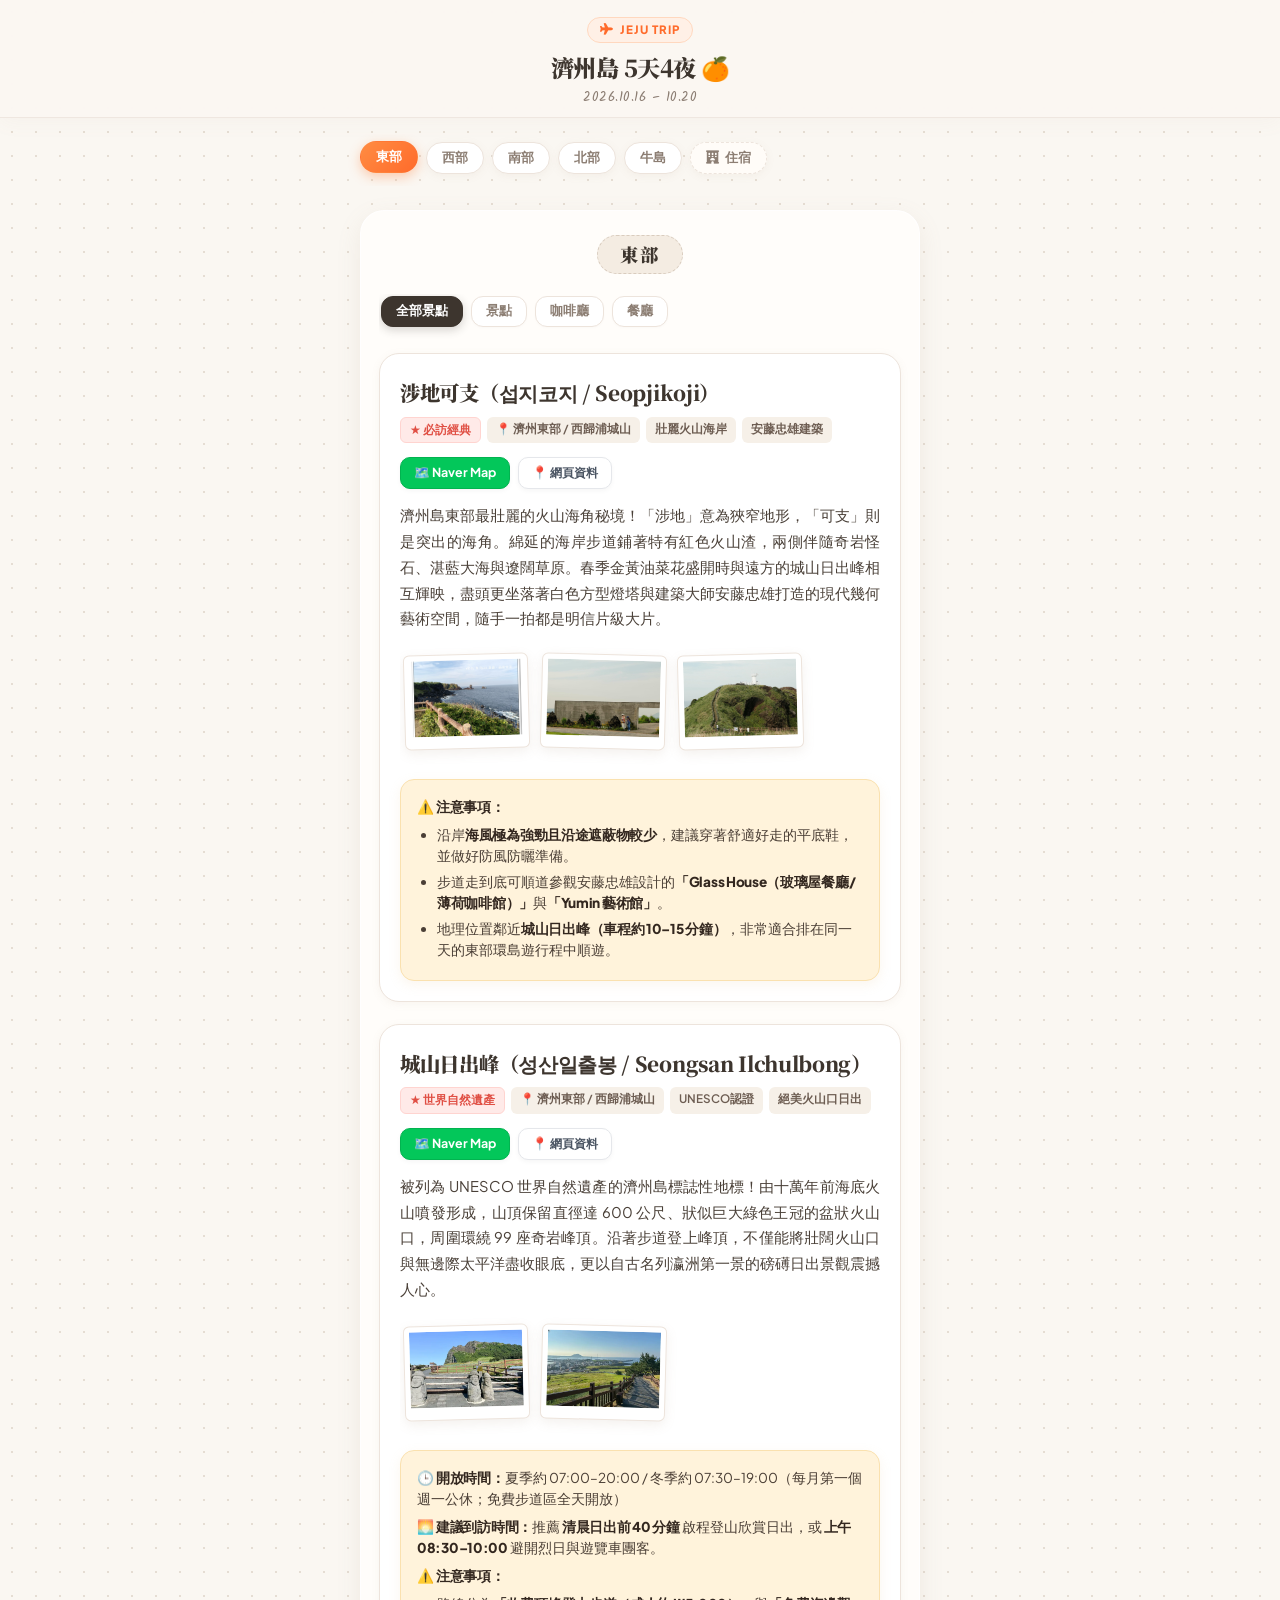
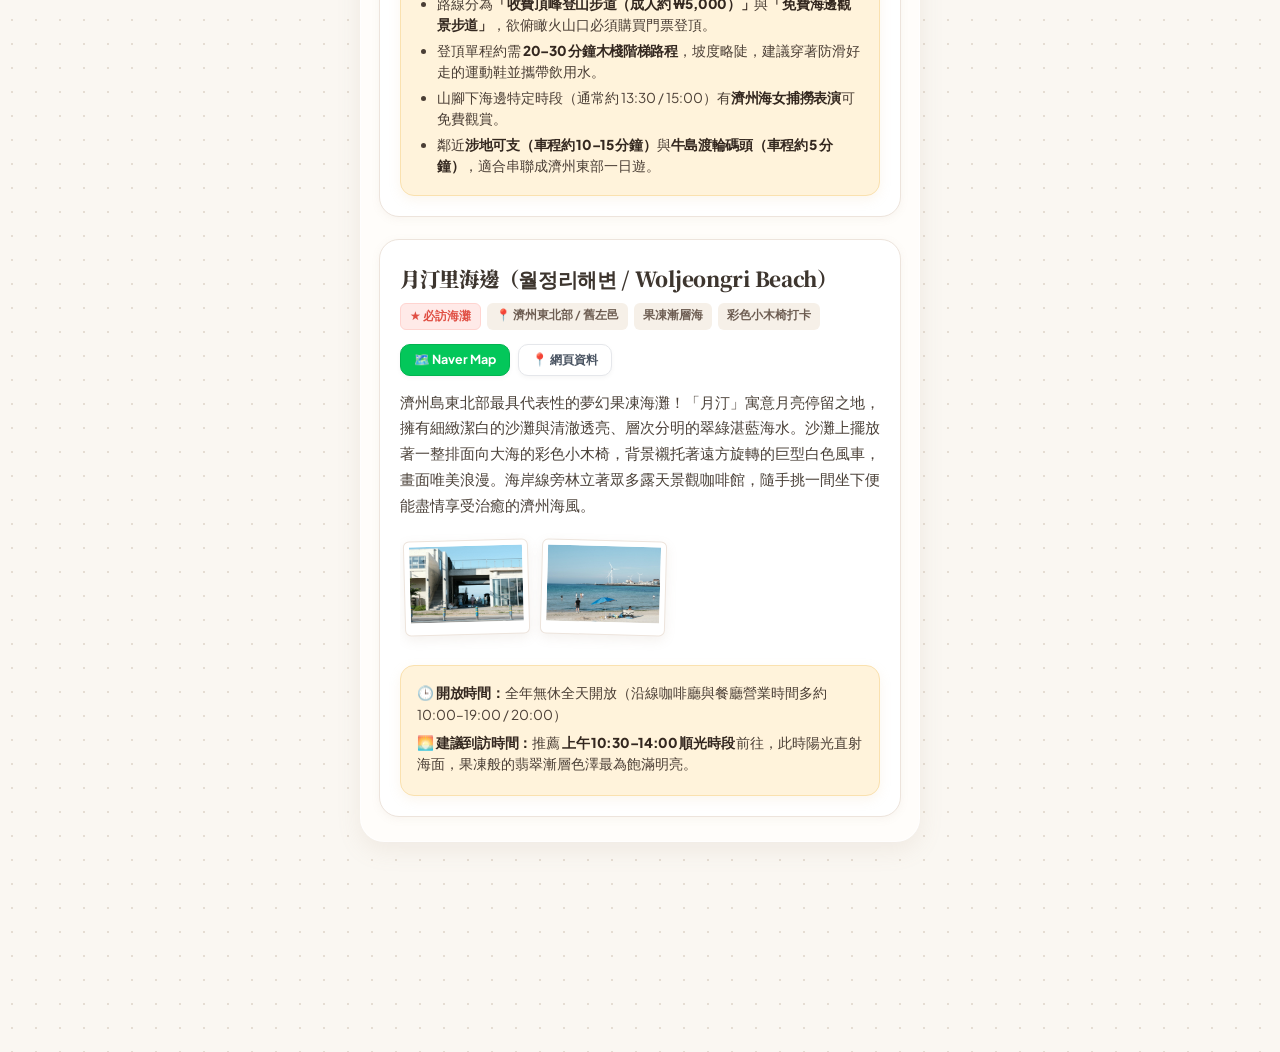
==== commit a94829e2: "更新index" ====
--- a/index.html
+++ b/index.html
@@ -11,6 +11,7 @@
     <link rel="stylesheet" href="https://cdnjs.cloudflare.com/ajax/libs/font-awesome/6.4.0/css/all.min.css">
     
     <link rel="stylesheet" href="CSS/index.css">
+    <link rel="stylesheet" href="CSS/hotel.css">
 </head>
 <body>
 
@@ -34,10 +35,8 @@
 			<button class="nav-tab" data-target="B">西部</button>
 			<button class="nav-tab" data-target="C">南部</button>
 			<button class="nav-tab" data-target="D">北部</button>
-			<button class="nav-tab" data-target="E">中部山區</button>
 			<button class="nav-tab" data-target="F">牛島</button>
 			<button class="nav-tab nav-tab-info" data-target="info-hotel"><i class="fa-solid fa-hotel"></i> 住宿</button>
-			<button class="nav-tab nav-tab-info" data-target="info-pack"><i class="fa-solid fa-list-check"></i> 購物清單</button>
 		</nav>
 
 	    <!-- 手帳內容主容器 -->
@@ -841,6 +840,369 @@
 	        	</div>
 	        </div>
 			
+			<!-- 南部 -->
+			<div class="tab-panel" id="C">
+				<div class="panel-header">
+					<div class="panel-tag">南部</div>
+				</div>
+				
+				<!-- 區域篩選按鈕區 -->
+				<div class="filter-btn-group">
+					<button class="filter-btn active" data-filter="C-all">全部景點</button>
+			  		<button class="filter-btn" data-filter="C-attractions">景點</button>
+					<button class="filter-btn" data-filter="C-cafes">咖啡廳 / 麵包店 / 甜點店</button>
+					<button class="filter-btn" data-filter="C-restaurant">餐廳 / 市場</button>
+					<button class="filter-btn" data-filter="C-shop">伴手禮</button>
+				</div>
+				
+				<div class="trip-list">
+					<!-- 西歸浦每日偶來市場 -->
+					<div class="check-item" data-key="C-1" data-area="C-restaurant">
+					    <div class="item-text">
+					        <strong>西歸浦每日偶來市場（서귀포매일올레시장 / Seogwipo Maeil Olle Market）</strong>
+					        <div class="item-tags">
+					            <span class="tag tag-must">★ 在地傳統市場</span>
+					            <span class="tag">📍 濟州南部 / 西歸浦市</span>
+					            <span class="tag">特色小吃街</span>
+					            <span class="tag">伴手禮推薦</span>
+					        </div>
+					        <div class="map-actions">
+					            <a href="https://naver.me/FgHDJag6" target="_blank" rel="noopener noreferrer" class="btn-map btn-naver">
+					                🗺️ Naver Map
+					            </a>
+					        </div>
+					        <p>
+					            西歸浦市區最具代表性的傳統市場！室內挑高拱廊設計晴雨皆宜，市場中央設有木質長椅與潺潺流水休息區，方便坐著享用在地熱門小吃。匯聚了黑豬肉小吃、橘子甜點、特色烤包子與各類濟州伴手禮，是體驗在地活力與夜間覓食的必訪景點。
+					        </p>
+					
+					        <!-- 圖片展示區 -->
+					        <div class="item-gallery">
+					            <img src="img/南區/偶來市場/橘子麻糬.jpg" alt="橘子麻糬" onclick="openModal(this)" />
+					            <img src="img/南區/偶來市場/濟成製菓.jpg" alt="濟成製菓" onclick="openModal(this)" />
+					            <img src="img/南區/偶來市場/匠人之家.jpg" alt="匠人之家" onclick="openModal(this)" />
+					            <img src="img/南區/偶來市場/血腸豬腳.webp" alt="血腸豬腳" onclick="openModal(this)" />
+					            <img src="img/南區/偶來市場/橘子果汁.jpg" alt="橘子果汁" onclick="openModal(this)" />
+					        </div>
+					
+					        <!-- 詳細資訊與注意事項 -->
+					        <div class="item-details">
+					            <div>⏰ <strong>開放時間：</strong>07:00 – 21:00（夏季會稍微延長）</div>
+					            <div>🚗 <strong>交通資訊：</strong>市場中央與周邊設有公有付費停車場</div>
+					            <div>🍢 <strong>必吃美食推薦：</strong></div>
+					            <ul>
+					                <li>🍊 <strong>橘子麻糬：</strong>裡面包著麻糬和紅豆餡，橘子多汁香甜，搭配紅豆餡意外地順口好吃。</li>
+					                <li>🥟 <strong>濟成製菓：</strong>烤包子專賣店，將在地黑豬肉、奶油白醬甜蝦、韭菜雞蛋等包入餅皮；建議請店員現場加熱，外皮口感更酥軟。</li>
+					                <li>🥟 <strong>匠人之家：</strong>招牌四色手工餃子，包含黑豬肉、泡菜、章魚與鮑魚餃子。</li>
+					                <li>🥓 <strong>血腸豬腳：</strong>位於2號入口直走近交叉路口右側，沾取隨附的鹽巴品嚐，口感紮實無腥味。</li>
+					                <li>🍹 <strong>橘子果汁：</strong>常態提供柑橘、天惠香與漢拏橘三種不同品種的鮮榨果汁。</li>
+					            </ul>
+					            <div>💡 <strong>逛街提醒：</strong>市場中間附設水道休息座位區，買完小吃可直接入座享用；大部分店家可刷卡，但建議備妥少許現金以備部分小攤位使用。</div>
+					        </div>
+					    </div>
+					</div>
+					
+					<!-- 中文色達海灘 -->
+					<div class="check-item" data-key="C-2" data-area="C-attractions">
+					    <div class="item-text">
+					        <strong>中文色達海灘（중문색달해변 / Jungmun Saekdal Beach）</strong>
+					        <div class="item-tags">
+					            <span class="tag tag-must">★ 衝浪勝地</span>
+					            <span class="tag">📍 濟州南部 / 中文觀光園區</span>
+					            <span class="tag">四色沙灘</span>
+					            <span class="tag">絕美夕陽</span>
+					        </div>
+					        <div class="map-actions">
+					            <a href="https://naver.me/xjgcLvHF" target="_blank" rel="noopener noreferrer" class="btn-map btn-naver">
+					                🗺️ Naver Map
+					            </a>
+					            <a href="https://lizzzstyle.tw/%e4%b8%ad%e6%96%87%e6%b5%b7%e6%b0%b4%e6%b5%b4%e5%a0%b4/" target="_blank" rel="noopener noreferrer" class="btn-map btn-google">
+					                📍 網頁資料
+					            </a>
+					        </div>
+					        <p>
+					            位於濟州島西南側中文觀光園區內，以黑、白、赤、灰四種顏色交織的獨特沙灘與高聳崖壁聞名。這裡的海浪較大，是韓國享譽盛名的衝浪聖地，也是許多高級渡假飯店私房海景步道連通的景點。
+					        </p>
+					
+					        <!-- 圖片展示區 -->
+					        <div class="item-gallery">
+					            <img src="img/南區/中文色達海灘/中文色達海灘.jpg" alt="中文色達海灘" onclick="openModal(this)" />
+					            <img src="img/南區/中文色達海灘/四色沙灘與峭壁.jpg" alt="四色黑沙灘與絕壁" onclick="openModal(this)" />
+					            <img src="img/南區/中文色達海灘/cliff酒吧.jpg" alt="The Cliff" onclick="openModal(this)" />
+					            <img src="img/南區/中文色達海灘/時段_夕陽.jpg" alt="夕陽日落照片" onclick="openModal(this)" />
+					        </div>
+					
+					        <!-- 詳細資訊與注意事項 -->
+					        <div class="item-details">
+					            <div>⏰ <strong>開放時間：</strong>24小時開放（水上活動與救生員約至 18:00）</div>
+					            <div>🚗 <strong>停車場：</strong>設有收費/免費停車場（中文觀光園區公有停車場）</div>
+					            <div>🌊 <strong>必訪亮點與特色體驗：</strong></div>
+					            <ul>
+					                <li>🏖️ <strong>四色沙灘與火山懸崖景致：</strong>沙灘由黑、白、紅、灰色不同顆粒組成，背景搭配屏風般的火山岩懸崖，呈現極具震撼力的海陸交界景觀。</li>
+					                <li>🍸 <strong>崖頂熱門景觀酒吧 The Cliff：</strong>位於海灘上方的複合式餐酒館，擁有絕佳的戶外露天沙發區，傍晚能欣賞無敵夕陽落海景致與音樂演出。</li>
+					                <li>🌅 <strong>【17:00 - 19:30】夕陽派對氛圍：</strong>漫步在夕陽餘暉染紅的沙灘上欣賞絕美日落，隨後可移步至崖頂 The Cliff 酒吧，在音樂與燈光下享受海邊微醺時光。</li>
+					            </ul>
+					            <div>💡 <strong>遊覽提醒：</strong>建議預留 1.5 ~ 2 小時漫步拍照、享用下午茶或體驗衝浪；停車場至沙灘需走一段斜坡步道。海岸邊浪較大，下水游泳請特別注意安全警示。</div>
+					        </div>
+					    </div>
+					</div>
+				
+					<!-- 茶博物館 -->
+					<div class="check-item" data-key="C-3" data-area="C-attractions">
+					    <div class="item-text">
+					        <strong>OSULLOC 茶博物館（오설록 티뮤지엄 / OSULLOC Tea Museum）</strong>
+					        <div class="item-tags">
+					            <span class="tag tag-must">★ 必訪綠茶園</span>
+					            <span class="tag">📍 濟州西南側 / 安德面</span>
+					            <span class="tag">免費入場</span>
+					            <span class="tag">伴手禮首選</span>
+					            <span class="tag">Innisfree 濟州小屋</span>
+					        </div>
+					        <div class="map-actions">
+					            <a href="https://naver.me/5WOQl7nH" target="_blank" rel="noopener noreferrer" class="btn-map btn-naver">
+					                🗺️ Naver Map
+					            </a>
+					            <a href="https://app.catchtable.co.kr/ct/shop/osullocteahouse_bukchon" target="_blank" rel="noopener noreferrer" class="btn-map btn-google">
+					                📅 預約
+					            </a>
+					        </div>
+					        <p>
+					            位於濟州西南側區域，結合展覽、品茶、購物與甜點體驗，是一個採買濟州島伴手禮的好地方；而緊鄰的 innisfree JEJU HOUSE 濟州小屋以濟州島的天然原料與環保理念為主軸，打造出能吃、能拍照、能體驗的品牌空間，保養品的部分想必大家不陌生，但濟州小屋除了保養品的販售外，還有DIY體驗、甜點與濟州島限定商品。
+					        </p>
+					
+					        <!-- 圖片展示區 -->
+					        <div class="item-gallery">
+					            <img src="img/南區/OSULLOC/門口.jpg" alt="OSULLOC" onclick="openModal(this)" />
+					            <img src="img/南區/OSULLOC/濃郁綠茶霜淇淋.jfif" alt="綠茶霜淇淋" onclick="openModal(this)" />
+					            <img src="img/南區/OSULLOC/廣袤西廣茶園.jpg" alt="西廣茶園" onclick="openModal(this)" />
+					            <img src="img/南區/OSULLOC/Innisfree.jpg" alt="Innisfree 濟州小屋" onclick="openModal(this)" />
+					            <img src="img/南區/OSULLOC/綠茶牛奶抹醬.jpg" alt="綠茶抹醬" onclick="openModal(this)" />
+					        </div>
+					
+					        <!-- 詳細資訊與注意事項 -->
+					        <div class="item-details">
+					            <div>⏰ <strong>營業時間：</strong>09:00 – 18:00（全年無休，免門票）</div>
+					            <div>🚗 <strong>停車場：</strong>設有免費大型停車場</div>
+					            <div>🍃 <strong>必訪亮點與限定美食：</strong></div>
+					            <ul>
+					                <li>🍦 <strong>濃郁綠茶霜淇淋 & 蛋糕：</strong>館內 Cafe 招牌！採用有機茶葉製作，綠茶香氣濃郁甘醇、甜而不膩，搭配綠茶瑞士卷非常熱門。</li>
+					                <li>🍵 <strong>廣袤西廣茶園：</strong>博物館周圍圍繞著超大片綠茶園，入口處巨大的綠茶杯裝置藝術是造訪濟州島必拍的打卡地標。</li>
+					                <li>🌿 <strong>Innisfree 濟州小屋：</strong>位於 Osulloc 園區後方步行 2 分鐘，為獨棟玻璃屋建築，提供天然火山泥手作香皂體驗，並販售濟州限定保養品與早午餐甜點。</li>
+					                <li>🍯 <strong>綠茶牛奶抹醬 & 特調茶包：</strong>伴手禮區必買靈魂抹醬，質地滑順抹麵包超香濃；另有多款以濟州花果調配的特色綜合茶包。</li>
+					            </ul>
+					            <div>💡 <strong>遊覽提醒：</strong>園區涵蓋綠茶博物館與 Innisfree 小屋，建議預留 1.5 ~ 2 小時漫步拍照與享用下午茶；館內與伴手禮區均全面支援信用卡刷卡消費。</div>
+					        </div>
+					    </div>
+					</div>
+					
+					<!-- 三姓穴海鮮鍋 西歸浦店 -->
+					<div class="check-item" data-key="C-4" data-area="C-restaurant">
+					    <div class="item-text">
+					        <strong>三姓穴海鮮鍋 西歸浦店（삼성혈해물탕 서귀포점 / Samseonghyeol Haemultang）</strong>
+					        <div class="item-tags">
+					            <span class="tag tag-must">★ 必吃活海鮮鍋</span>
+					            <span class="tag">📍 濟州南部 / 西歸浦市</span>
+					            <span class="tag">桌邊貼心服務</span>
+					            <span class="tag">澎湃海鮮精華</span>
+					        </div>
+					        <div class="map-actions">
+					            <a href="https://naver.me/F3TX5blQ" target="_blank" rel="noopener noreferrer" class="btn-map btn-naver">
+					                🗺️ Naver Map
+					            </a>
+					            <a href="https://blog.naver.com/kimino0727" target="_blank" rel="noopener noreferrer" class="btn-map btn-google">
+					                📍 網頁資料
+					            </a>
+					        </div>
+					        <p>
+					            濟州超高人氣的海鮮鍋專賣店！整鍋堆滿滿的活章魚、鮑魚、扇貝、螃蟹與小龍蝦等新鮮海鮮，上桌時還活蹦亂跳。店員會提供親切的桌邊服務幫忙剪切海鮮，湯頭滾煮後滿滿都是海鮮的甘甜與鮮美精華。
+					        </p>
+					
+					        <!-- 圖片展示區 -->
+					        <div class="item-gallery">
+					            <img src="img/南區/三姓穴海鮮鍋.jfif" alt="삼성혈해물탕 (三姓穴海鮮鍋)" onclick="openModal(this)" />
+					        </div>
+					
+					        <!-- 詳細資訊與注意事項 -->
+					        <div class="item-details">
+					            <div>⏰ <strong>營業時間：</strong>10:00 – 21:50（最後點餐約 20:50）</div>
+					            <div>🔥 <strong>必吃亮點與特色：</strong></div>
+					            <ul>
+					                <li>🍲 <strong>靈魂麵條：</strong>海鮮吃得差不多時，一定要請店家加拉麵（라면）進去，吸飽海鮮精華湯汁超級美味！</li>
+					                <li>👥 <strong>點餐份量：</strong>海鮮鍋按人數分大、中、小份，料多實在，建議依照實際同行人數點選即可。</li>
+					            </ul>
+					            <div>💡 <strong>用餐提醒：</strong>用餐尖峰時段人潮較多，建議稍微避開正餐高峰期前往；店員會協助修剪海鮮，煮熟後即可直接享用。</div>
+					        </div>
+					    </div>
+					</div>
+				
+					<!-- 88湯飯 -->
+					<div class="check-item" data-key="C-5" data-area="C-restaurant">
+					    <div class="item-text">
+					        <strong>88湯飯（88국밥 / 88 Gukbap）</strong>
+					        <div class="item-tags">
+					            <span class="tag tag-must">★ 在地人氣湯飯</span>
+					            <span class="tag">📍 濟州南部</span>
+					            <span class="tag">黑豬肉湯飯</span>
+					            <span class="tag">案版白切豬肉</span>
+					        </div>
+					        <div class="map-actions">
+					            <a href="https://naver.me/xxYgs4On" target="_blank" rel="noopener noreferrer" class="btn-map btn-naver">
+					                🗺️ Naver Map
+					            </a>
+					            <a href="https://lizzzstyle.tw/jeju-88-gukbap/#google_vignette" target="_blank" rel="noopener noreferrer" class="btn-map btn-google">
+					                📍 網頁資料
+					            </a>
+					        </div>
+					        <p>
+					            販售黑豬肉湯飯與血腸湯飯，十足的肉量、濃郁好喝的湯頭是他們最大的特色。搭配經典的案版白切豬肉，是品嚐濟州道地溫暖滋味的絕佳選擇。
+					        </p>
+					
+					        <!-- 圖片展示區 -->
+					        <div class="item-gallery">
+					            <img src="img/南區/88湯飯/88豬肉.jfif" alt="88豬肉" onclick="openModal(this)" />
+					            <img src="img/南區/88湯飯/案版白切豬肉.jpg" alt="案版白切豬肉" onclick="openModal(this)" />
+					        </div>
+					
+					        <!-- 詳細資訊與注意事項 -->
+					        <div class="item-details">
+					            <div>⏰ <strong>營業時間：</strong>09:00 – 20:00（星期日營業至 14:00）</div>
+					            <div>🍢 <strong>必吃美食推薦：</strong></div>
+					            <ul>
+					                <li>🍲 <strong>黑豬肉湯飯 & 血腸湯飯：</strong>肉量給得毫不手軟，濃郁溫潤的豬骨熬煮湯頭，一口接一口非常暖胃。</li>
+					                <li>🥓 <strong>案版白切豬肉（돔베수육）：</strong>包含豬頭肉與前腿肉白切肉，肉質鮮嫩無腥味，放在木案板上切片上桌，沾醬或搭配泡菜享用非常美味。</li>
+					            </ul>
+					        </div>
+					    </div>
+					</div>
+					
+					<!-- 心願紫菜飯捲 -->
+					<div class="check-item" data-key="C-6" data-area="C-restaurant">
+					    <div class="item-text">
+					        <strong>心願紫菜飯捲（소원김밥 / Sowon Gimbap）</strong>
+					        <div class="item-tags">
+					            <span class="tag tag-must">★ 人氣在地小吃</span>
+					            <span class="tag">📍 濟州南部 / 西歸浦</span>
+					            <span class="tag">手作飯捲</span>
+					            <span class="tag">外帶便當首選</span>
+					        </div>
+					        <div class="map-actions">
+					            <a href="https://naver.me/F3TX5blQ" target="_blank" rel="noopener noreferrer" class="btn-map btn-naver">
+					                🗺️ Naver Map
+					            </a>
+					            <a href="https://blog.naver.com/kimino0727" target="_blank" rel="noopener noreferrer" class="btn-map btn-google">
+					                📍 網頁資料
+					            </a>
+					        </div>
+					        <p>
+					            西歸浦在地熱門的手作紫菜飯捲專賣店！選用新鮮紮實的食材現點現捲，米飯香氣與飽滿內餡完美搭配，口感層次豐富，非常適合行程途中外帶至景點享用。
+					        </p>
+					
+					        <!-- 圖片展示區 -->
+					        <div class="item-gallery">
+					            <img src="img/南區/心願紫菜飯捲/心願紫菜飯捲店面.jfif" alt="心願紫菜飯捲店面" onclick="openModal(this)" />
+					        </div>
+					
+					        <!-- 詳細資訊與注意事項 -->
+					        <div class="item-details">
+					            <div>⏰ <strong>營業時間：</strong>10:00 – 21:50（最後點餐約 20:50）</div>
+					            <div>💡 <strong>用餐提醒：</strong>建議可作為行程途中的野餐點心或車上輕食，現點現做若遇人潮需稍作等候。</div>
+					        </div>
+					    </div>
+					</div>
+				
+					<!-- 天地淵瀑布 -->
+					<div class="check-item" data-key="C-7" data-area="C-attractions">
+					    <div class="item-text">
+					        <strong>天地淵瀑布（천지연폭포 / Cheonjiyeon Waterfall）</strong>
+					        <div class="item-tags">
+					            <span class="tag tag-must">★ 夜間開放名勝</span>
+					            <span class="tag">📍 濟州南部 / 西歸浦市區</span>
+					            <span class="tag">平緩無障礙步道</span>
+					            <span class="tag">天然暖溫帶林</span>
+					        </div>
+					        <div class="map-actions">
+					            <a href="https://naver.me/xAFC3J5w" target="_blank" rel="noopener noreferrer" class="btn-map btn-naver">
+					                🗺️ Naver Map
+					            </a>
+					            <a href="https://lizzzstyle.tw/%E5%A4%A9%E5%9C%B0%E6%B7%B5%E7%80%91%E5%B8%83/" target="_blank" rel="noopener noreferrer" class="btn-map btn-google">
+					                📍 網頁資料
+					            </a>
+					        </div>
+					        <p>
+					            位於濟州島西歸浦市區，意為「天與地相會的池塘」。高約 22 公尺、寬 12 公尺的瀑布從奇岩峭壁傾瀉而下，落入深達 20 公尺的清澈潭水中。沿途步道平緩好走，被茂密的原生暖溫帶森林圍繞，也是濟州島少數開放夜間參觀的著名自然景點。
+					        </p>
+					
+					        <!-- 圖片展示區 -->
+					        <div class="item-gallery">
+					            <img src="img/南區/天地淵瀑布/天地淵瀑布.jpg" alt="天地淵瀑布" onclick="openModal(this)" />
+					            <img src="img/南區/天地淵瀑布/溪谷步道.jpg" alt="林蔭步道與溪谷" onclick="openModal(this)" />
+					            <img src="img/南區/天地淵瀑布/石爺爺.jpg" alt="石頭爺爺與文化地景" onclick="openModal(this)" />
+					        </div>
+					
+					        <!-- 詳細資訊與注意事項 -->
+					        <div class="item-details">
+					            <div>⏰ <strong>營業時間：</strong>09:00 – 22:00（最後入場 21:20，全年無休）</div>
+					            <div>🚗 <strong>門票與停車：</strong>成人 2,000 韓元，設有免費大型停車場</div>
+					            <div>🍃 <strong>必訪亮點與特色體驗：</strong></div>
+					            <ul>
+					                <li>🌿 <strong>暖溫帶森林與溪谷步道：</strong>入口處至瀑布步行約 10 分鐘，沿著清澈溪流鋪設的步道非常平緩，兩旁栽種松膽木、山茶花等珍稀植物，滿滿負離子與芬多精。</li>
+					                <li>🗿 <strong>石頭爺爺與傳統造景：</strong>入口公園區設有巨大的濟州石頭爺爺（Dol Hareubang）與傳統武士雕像，是拍照打卡的熱門地標。</li>
+					            </ul>
+					            <div>💡 <strong>遊覽提醒：</strong>園區整體往返與拍照約需 45 ~ 60 分鐘；步道全程無階梯且極為平坦，推嬰兒車或輪椅皆非常方便。若想避開人潮，建議選擇晚餐後的夜間時段前來體驗浪漫燈光氣氛。</div>
+					        </div>
+					    </div>
+					</div>
+				
+					<!-- 鳥島新緣橋 -->
+					<div class="check-item" data-key="C-8" data-area="C-attractions">
+					    <div class="item-text">
+					        <strong>鳥島新緣橋（새섬새연교 / Saeyeongyo Bridge）</strong>
+					        <div class="item-tags">
+					            <span class="tag tag-must">★ 西歸浦夜景地標</span>
+					            <span class="tag">📍 濟州南部 / 西歸浦港</span>
+					            <span class="tag">浪漫夕陽</span>
+					            <span class="tag">生態木棧步道</span>
+					            <span class="tag">免費入場</span>
+					        </div>
+					        <div class="map-actions">
+					            <a href="https://naver.me/GkR3iF4Y" target="_blank" rel="noopener noreferrer" class="btn-map btn-naver">
+					                🗺️ Naver Map
+					            </a>
+					            <a href="https://lizzzstyle.tw/%E9%B3%A5%E5%B3%B6%E6%96%B0%E7%B7%A3%E6%A9%8B/" target="_blank" rel="noopener noreferrer" class="btn-map btn-google">
+					                📍 網頁資料
+					            </a>
+					        </div>
+					        <p>
+					            位於濟州島南部的西歸浦港，是連接西歸浦港與無人島「鳥島」的斜張行人跨海大橋。橋樑造型靈感取自濟州傳統筏船「Tewu」（테우）的帆船形象，意涵為「締造新緣分的橋樑」。白天能遠眺湛藍海景與漢拏山，夜晚則會點亮璀璨的彩色燈光，是西歸浦最具代表性的夜景散步地標。
+					        </p>
+					
+					        <!-- 圖片展示區 -->
+					        <div class="item-gallery">
+					            <img src="img/南區/鳥島新緣橋/鳥島新緣橋.jpg" alt="鳥島新緣橋" onclick="openModal(this)" />
+					            <img src="img/南區/鳥島新緣橋/帆船造型與夜景.jfif" alt="帆船造型與夜光燈效" onclick="openModal(this)" />
+					            <img src="img/南區/鳥島新緣橋/鳥島木棧道.jpg" alt="鳥島環島步道" onclick="openModal(this)" />
+					            <img src="img/南區/鳥島新緣橋/夕陽海景.webp" alt="日落夕陽" onclick="openModal(this)" />
+					        </div>
+					
+					        <!-- 詳細資訊與注意事項 -->
+					        <div class="item-details">
+					            <div>⏰ <strong>開放時間：</strong>日出 – 22:00（21:40 後禁止進入）</div>
+					            <div>💡 <strong>夜間點燈：</strong>4月至10月日落後 – 23:30</div>
+					            <div>🚗 <strong>停車資訊：</strong>設有免費大型停車場</div>
+					            <div>🌊 <strong>必訪亮點與特色體驗：</strong></div>
+					            <ul>
+					                <li>🌉 <strong>帆船主塔與璀璨夜燈：</strong>橋身中央斜張主塔宛如揚帆出海的船隻，入夜後搭配 LED 彩色燈光投射，散步其上能盡情感受海風與浪漫氛圍。</li>
+					                <li>🌿 <strong>鳥島生態木棧步道：</strong>穿過大橋即可踏上無人島「鳥島」，島上建有約 1.2 公里的環島木棧道與暖溫帶林，沿途可欣賞火山奇岩與海天一色。</li>
+					                <li>🌅 <strong>絕美日落與西歸浦港全景：</strong>傍晚為最佳造訪時段，站在橋上可一覽西歸浦港船隻停泊與夕陽染紅海面的壯闊美景。</li>
+					            </ul>
+					            <div>💡 <strong>遊覽提醒：</strong>建議於日落前半小時抵達，可一次飽覽夕陽餘暉與點燈夜景；走完全橋與鳥島環島步道約需 45 ~ 60 分鐘。海邊入夜風大，建議隨身攜帶薄外套保暖。</div>
+					        </div>
+					    </div>
+					</div>
+				
+					
+				</div>
+			</div>
+			
 			<!-- 北部 -->
 			<div class="tab-panel" id="D">
 				<div class="panel-header">
@@ -1578,6 +1940,594 @@
 					</div>
 				</div>
 			</div>
+  	
+	    	<!-- 牛島 -->
+	    	<div class="tab-panel" id="F">
+				<div class="panel-header">
+					<div class="panel-tag">牛島</div>
+				</div>
+				
+				<!-- 區域篩選按鈕區 -->
+				<div class="filter-btn-group">
+					<button class="filter-btn active" data-filter="F-all">全部景點</button>
+			  		<button class="filter-btn" data-filter="F-attractions">景點</button>
+					<button class="filter-btn" data-filter="F-cafes">咖啡廳 / 麵包店 / 甜點店</button>
+					<button class="filter-btn" data-filter="F-restaurant">餐廳 / 市場</button>
+					<button class="filter-btn" data-filter="F-car">交通方式</button>
+				</div>
+		
+        		<div class="trip-list">
+				
+					<!-- 牛島搭船上島指南 -->
+					<div class="check-item" data-key="F1" data-area="F-car">
+					    <div class="item-text">
+					        <strong>牛島搭船上島指南（우도 뱃길 / Udo Ferry Guide）</strong>
+					        <div class="item-tags">
+					            <span class="tag tag-must">★ 登島必讀</span>
+					            <span class="tag">📍 濟州東部 / 城山浦港</span>
+					            <span class="tag">船程約 15 分鐘</span>
+					            <span class="tag">必備護照</span>
+					        </div>
+					        <div class="map-actions">
+					            <a href="https://naver.me/FpxldAxy" target="_blank" rel="noopener noreferrer" class="btn-map btn-naver">
+					                🗺️ 城山港 Map
+					            </a>
+					            <a href="https://www.funliday.com/posts/jeju_udo/#aioseo-" target="_blank" rel="noopener noreferrer" class="btn-map btn-google">
+					                📍 網頁資料
+					            </a>
+					        </div>
+					        <p>
+					            前往離島「牛島」的重要交通樞紐！從城山浦港乘船出發，航程約 15 分鐘即可抵達美麗的牛島。登島前需填寫乘船申報單並出示護照，島上擁有清澈海水、白色沙灘與花生冰淇淋等特色，是濟州島不可錯過的跳島行程。
+					        </p>
+					
+					        <!-- 詳細資訊與注意事項 -->
+					        <div class="item-details">
+					            <div>📍 <strong>搭船地點：</strong>城山浦港乘船處（성산포항 종합여객터미널）</div>
+					            <div>⏱️ <strong>航程班次：</strong>約 15 分鐘（每 30 分鐘一班）</div>
+					            <div>💵 <strong>票價參考：</strong>成人來回約 11,000 韓元</div>
+					            <div>📌 <strong>購票與登島須知：</strong></div>
+					            <ul>
+					                <li>📝 <strong>填寫申報單 & 購票：</strong>至售票大廳填寫<b>乘船申報單 2 份</b>（去程與回程各一份），並攜帶全員<b>護照正本</b>至櫃檯購買來回船票。</li>
+					                <li>🚢 <strong>雙港口發船時間：</strong>牛島有兩個港口可上下船，<b>下牛木洞港</b>為整點開船，<b>天津洞港</b>為每小時 30 分開船。</li>
+					                <li>⏰ <strong>留意末班船時間：</strong>夏季（5-8月）最晚約 18:00，冬季（11-2月）最晚約 17:00，請務必於現場公告確認當日最末班船班時間。</li>
+					            </ul>
+					            <div>💡 <strong>回程提醒：</strong>回程船票與第 2 份申報單請務必妥善保管；登島與回程可在天津洞港或下牛木洞港自由選擇搭乘。</div>
+					        </div>
+					    </div>
+					</div>
+				
+					<!-- 城山港 ⇆ 牛島 渡船時刻表 -->
+					<div class="check-item" data-key="F2" data-area="F-car">
+					    <div class="item-text">
+					        <strong>城山港 ⇆ 牛島 渡船時刻表（운항시간표 / Ferry Timetable）</strong>
+					        <div class="item-tags">
+					            <span class="tag tag-must">★ 船班時間指南</span>
+					            <span class="tag">📍 濟州東部 / 城山港</span>
+					            <span class="tag">每 30 分鐘一班</span>
+					            <span class="tag">留意季節末班船</span>
+					        </div>
+					        <div class="map-actions">
+					            <a href="https://naver.me/FpxldAxy" target="_blank" rel="noopener noreferrer" class="btn-map btn-naver">
+					                🗺️ 城山港 Map
+					            </a>
+					        </div>
+					        <p>
+					            城山港往返牛島的渡輪航線，航程約 15 分鐘，每 30 分鐘一班（視現場人潮機動加班）。船班交替停靠「天津洞港（每小時 30 分開）」與「下牛木洞港（每小時整點開）」，各季節首末班船時間不同，出發與回程請務必確認當季時刻。
+					        </p>
+					
+					        <!-- 詳細資訊與注意事項 -->
+					        <div class="item-details">
+					            <div>⏱️ <strong>班次頻率：</strong>約每 30 分鐘一班（視現場人潮機動加班）</div>
+					            <div>🚢 <strong>停靠港口：</strong>天津洞港（整點 30 分開）/ 下牛木洞港（整點開）</div>
+					            <div>📅 <strong>各月份首末班船時間表：</strong></div>
+					            <ul>
+					                <li>☀️ <strong>5月 ～ 8月（夏季 Peak）：</strong>首班 07:00 / 末班 18:30。城山港開往牛島最晚 18:30；牛島返回城山港最晚 18:30。日照時間長，營運時間最長。</li>
+					                <li>🌸 <strong>3月・4月 / 🍂 9月・10月（春秋季）：</strong>首班 07:30 / 末班 18:00（9、10月日落較早，末班船提早至約 17:30）。</li>
+					                <li>🍁 <strong>11月 ～ 2月（冬季 Off-season）：</strong>首班 07:30 / 末班 17:00。天黑較早且風浪較大時可能停航，出發前建議確認天候。</li>
+					            </ul>
+					            <div>💡 <strong>搭船貼心提醒：</strong></div>
+					            <ul>
+					                <li>⚠️ <strong>預留緩衝時間：</strong>建議最晚在末班船開前 <b>30-45 分鐘</b>抵達港口候船，以免排隊人潮過多搭不上船。</li>
+					                <li>🔄 <strong>回程港口彈性：</strong>回程不限去程抵達的港口，下牛木洞港或天津洞港皆可搭船返回城山港。</li>
+					            </ul>
+					        </div>
+					    </div>
+					</div>
+				
+					<!-- 牛島島內交通指南 -->
+					<div class="check-item" data-key="F3" data-area="F-car">
+					    <div class="item-text">
+					        <strong>牛島島內交通指南（우도 교통 / Udo Transportation）</strong>
+					        <div class="item-tags">
+					            <span class="tag tag-must">★ 環島必讀</span>
+					            <span class="tag">📍 牛島全區</span>
+					            <span class="tag">租賃汽車禁入</span>
+					            <span class="tag">觀光環島公車</span>
+					            <span class="tag">電動腳踏車</span>
+					        </div>
+					        <p>
+					            為保護島上生態環境與維護道路安全，牛島原則上全面禁止一般租賃車輛搭船登島。抵達牛島後，旅客主要以搭乘「觀光環島公車」或租借「電動腳踏車／造型電動車」進行慢活環島遊覽。
+					        </p>
+					
+					        <!-- 詳細資訊與注意事項 -->
+					        <div class="item-details">
+					            <div>🚫 <strong>租車管制：</strong>租賃汽車禁止搭船登島，需將車輛停放在城山港停車場。</div>
+					            <div>🚌 <strong>主要交通方式：</strong>觀光環島公車、租借電動腳踏車／造型電動車。</div>
+					            <div>📌 <strong>交通重點與路線規劃：</strong></div>
+					            <ul>
+					                <li>🚗 <strong>無車慢遊模式：</strong>島上僅允許在地居民與符合特定資格之車輛行駛，建議旅人放下趕路心態，體驗悠閒的無車海島漫遊。</li>
+					                <li>🎫 <strong>觀光環島公車：</strong>港口下船處即設有售票亭，班距約 20～30 分鐘，路線行經西濱白沙灘、珊瑚沙灘、牛島燈塔、黑沙灘等各大代表性景點。</li>
+					                <li>🔄 <strong>奇偶數日行駛方向：</strong>環島公車依「單數日（奇數日）」與「雙數日（偶數日）」區分順時針或逆時針環島行駛，購票時請留意當日行車方向以利安排景點順序。</li>
+					            </ul>
+					            <div>💡 <strong>遊覽建議：</strong>搭乘環島公車路線清楚不易迷路，極度適合不想親自騎車的旅客；若想隨停隨拍、享受海風吹拂，也可在港口周邊租借電動腳踏車或三輪小電動車，行程彈性更高。</div>
+					        </div>
+					    </div>
+					</div>
+				
+					<!-- UDO SAND -->
+					<div class="check-item" data-key="F4" data-area="F-cafes">
+					    <div class="item-text">
+					        <strong>UDO SAND（우도샌드 / Udo Sand）</strong>
+					        <div class="item-tags">
+					            <span class="tag tag-must">★ 牛島人氣甜點</span>
+					            <span class="tag">📍 牛島 / 下古水洞周邊</span>
+					            <span class="tag">牛島花生冰淇淋</span>
+					            <span class="tag">手作餅乾伴手禮</span>
+					        </div>
+					        <div class="map-actions">
+					            <a href="https://naver.me/54Vq8323" target="_blank" rel="noopener noreferrer" class="btn-map btn-naver">
+					                🗺️ Naver Map
+					            </a>
+					            <a href="https://www.instagram.com/p/DYcKjkhGZd3/?utm_source=ig_web_copy_link&igsh=NTc4MTIwNjQ2YQ==" target="_blank" rel="noopener noreferrer" class="btn-map btn-google">
+					                📱 Instagram
+					            </a>
+					        </div>
+					        <p>
+					            牛島近年超人氣的花生甜點專賣店！店面外觀結合可愛的熊熊形象與愛心 LOGO，是造訪牛島不可錯過的打卡景點。店家主打以牛島特產花生製作的濃滑冰淇淋與手作酥脆餅乾，不僅甜點表現精緻，更是採買濟州伴手禮的絕佳去處。
+					        </p>
+					
+					        <!-- 圖片展示區 -->
+					        <div class="item-gallery">
+					            <img src="img/牛島/UDOSAND/UDO_SAND.webp" alt="UDO SAND 店面" onclick="openModal(this)" />
+					            <img src="img/牛島/UDOSAND/花生冰淇淋.jpg" alt="招牌花生冰淇淋" onclick="openModal(this)" />
+					            <img src="img/牛島/UDOSAND/花生餅乾禮盒.jpg" alt="花生酥脆餅乾禮盒" onclick="openModal(this)" />
+					        </div>
+					
+					        <!-- 詳細資訊與注意事項 -->
+					        <div class="item-details">
+					            <div>⏰ <strong>營業時間：</strong>11:00 – 18:00</div>
+					            <div>🚌 <strong>交通方式：</strong>搭乘循環巴士至「下古水洞海水浴場站」下車，步行約 6 分鐘。</div>
+					            <div>🥜 <strong>必點美食與伴手禮推薦：</strong></div>
+					            <ul>
+					                <li>🍦 <strong>招牌花生冰淇淋 + 酥脆餅乾：</strong>口感濃滑、乳香厚實，透出自然的濃郁花生香氣，甜度拿捏得宜；頂部擺放手作餅乾，外層輕脆、內裡柔軟，咬下便釋放香濃花生餡。</li>
+					                <li>🎁 <strong>花生酥脆餅乾伴手禮盒：</strong>經典的手作花生酥餅可單獨購買盒裝，外包裝精美可愛，非常適合帶回作為濟州牛島特色伴手禮。</li>
+					            </ul>
+					            <div>💡 <strong>貼心提醒：</strong>店面周邊拍照非常出片，建議順遊鄰近的下古水洞海水浴場；花生餅乾禮盒為熱門伴手禮，若有購買需求建議提早前往以免售罄。</div>
+					        </div>
+					    </div>
+					</div>
+					
+					<!-- 牛島炸醬麵 -->
+					<div class="check-item" data-key="F5" data-area="F-restaurant">
+					    <div class="item-text">
+					        <strong>牛島炸醬麵（우도짜장면 / Udo Jjajangmyeon）</strong>
+					        <div class="item-tags">
+					            <span class="tag tag-must">★ 牛島人氣美食</span>
+					            <span class="tag">📍 牛島</span>
+					            <span class="tag">特色海帶炸醬</span>
+					            <span class="tag">韓式中華料理</span>
+					        </div>
+					        <div class="map-actions">
+					            <a href="https://naver.me/5jJTjZXe" target="_blank" rel="noopener noreferrer" class="btn-map btn-naver">
+					                🗺️ Naver Map
+					            </a>
+					        </div>
+					        <p>
+					            牛島上相當有人氣的中華風料理店！店內氛圍樸實親切，以濃郁不膩口的韓式炸醬麵深受旅人與在地人喜愛。店家專注於料理本身，將傳統韓式炸醬結合濟州海島特色，展現獨特的風味魅力。
+					        </p>
+					
+					        <!-- 圖片展示區 -->
+					        <div class="item-gallery">
+					            <img src="img/牛島/牛島炸醬麵/店面.png" alt="牛島炸醬麵店面" onclick="openModal(this)" />
+					            <img src="img/牛島/牛島炸醬麵/牛島炸醬麵.webp" alt="牛島炸醬麵" onclick="openModal(this)" />
+					        </div>
+					
+					        <!-- 詳細資訊與注意事項 -->
+					        <div class="item-details">
+					            <div>⏰ <strong>營業時間：</strong>09:00 – 16:30（隨船班時間彈性調整）</div>
+					            <div>🥢 <strong>招牌美食推薦：</strong></div>
+					            <ul>
+					                <li>🍜 <strong>特色海帶黑豬肉炸醬麵：</strong>醬香濃厚、鹹甜比例恰到好處。最特別的是加入濟州島特產海帶，提升海鮮香氣，搭配彈牙麵條呈現絕妙的豐富口感。</li>
+					            </ul>
+					            <div>💡 <strong>用餐提醒：</strong>牛島島上餐館大多配合渡船發船時間營運，通常傍晚前即結束營業，建議安排於中午時段前往享用午餐。</div>
+					        </div>
+					    </div>
+					</div>
+					
+					<!-- MoonAge 海鮮拉麵 -->
+					<div class="check-item" data-key="F-6" data-area="F-restaurant">
+					    <div class="item-text">
+					        <strong>MoonAge 海鮮拉麵（문개항아리 / MoonGae Hangari）</strong>
+					        <div class="item-tags">
+					            <span class="tag tag-must">★ 牛島必吃海鮮</span>
+					            <span class="tag">📍 牛島</span>
+					            <span class="tag">巨無霸整隻章魚</span>
+					            <span class="tag">澎湃海鮮拉麵</span>
+					        </div>
+					        <div class="map-actions">
+					            <a href="https://naver.me/GkR3lFmv" target="_blank" rel="noopener noreferrer" class="btn-map btn-naver">
+					                🗺️ Map
+					            </a>
+					            <a href="https://peiwkwon1108.pixnet.net/blog/posts/8224136509" target="_blank" rel="noopener noreferrer" class="btn-map btn-google">
+					                📍 資料
+					            </a>
+					        </div>
+					        <p>
+					            牛島上極具代表性的海鮮拉麵名店！以超澎湃的整隻章魚與多種現捕海鮮聞名，整鍋滿滿料多實在。湯頭鮮美辛香，吸飽海鮮精華，是許多旅人來到牛島品嚐特色海味的絕佳首選。
+					        </p>
+					
+					        <!-- 圖片展示區 -->
+					        <div class="item-gallery">
+					            <img src="img/牛島/MoonAge/店面.png" alt="MoonGae 海鮮拉麵店面" onclick="openModal(this)" />
+					            <img src="img/牛島/MoonAge/章魚海鮮拉麵.avif" alt="招牌章魚海鮮拉麵" onclick="openModal(this)" />
+					        </div>
+					
+					        <!-- 詳細資訊與注意事項 -->
+					        <div class="item-details">
+					            <div>⏰ <strong>營業時間：</strong>09:30 – 17:00（隨船班與食材售完時間調整）</div>
+					            <div>🥢 <strong>招牌美食推薦：</strong></div>
+					            <ul>
+					                <li>🍜 <strong>招牌巨無霸章魚海鮮拉麵：</strong>豪邁放入整隻鮮嫩章魚，搭配鮑魚、蝦子、螃蟹與貽貝等多種海鮮，湯頭濃郁鮮甜，拉麵香 Q 有勁。</li>
+					            </ul>
+					            <div>💡 <strong>用餐提醒：</strong>海鮮每日限量供應，熱門用餐時段可能需要排隊候位，建議安排在午餐時段提早前往享用。</div>
+					        </div>
+					    </div>
+					</div>
+				
+					<!-- BLANC ROCHER 咖啡廳 -->
+					<div class="check-item" data-key="F-7" data-area="F-cafes">
+					    <div class="item-text">
+					        <strong>BLANC ROCHER 咖啡廳（블랑로쉐 / Blanc Rocher）</strong>
+					        <div class="item-tags">
+					            <span class="tag tag-must">★ 牛島第一排海景</span>
+					            <span class="tag">📍 牛島 / 下古水洞海水浴場</span>
+					            <span class="tag">純白夢幻露台</span>
+					            <span class="tag">特產花生冰淇淋</span>
+					        </div>
+					        <div class="map-actions">
+					            <a href="https://naver.me/GFB1lGsK" target="_blank" rel="noopener noreferrer" class="btn-map btn-naver">
+					                🗺️ Naver Map
+					            </a>
+					            <a href="https://www.instagram.com/blancrocher_udo" target="_blank" rel="noopener noreferrer" class="btn-map btn-google">
+					                📱 Instagram
+					            </a>
+					        </div>
+					        <p>
+					            座落於牛島下古水洞海水浴場旁的純白海景咖啡廳！擁有絕佳的全景玻璃窗與戶外露天海景座席，能近距離遠眺晶瑩剔透的藍綠色漸層大海，是牛島上最具代表性且打卡率極高的質感咖啡廳。
+					        </p>
+					
+					        <!-- 圖片展示區 -->
+					        <div class="item-gallery">
+					            <img src="img/牛島/BLANCROCHER/海景.jpg" alt="海景" onclick="openModal(this)" />
+					            <img src="img/牛島/BLANCROCHER/花生冰淇淋.jpg" alt="牛島花生冰淇淋" onclick="openModal(this)" />
+					        </div>
+					
+					        <!-- 詳細資訊與注意事項 -->
+					        <div class="item-details">
+					            <div>⏰ <strong>營業時間：</strong>11:00 – 17:00（隨渡船船班與季節調整）</div>
+					            <div>☕ <strong>必點招牌與限定甜點：</strong></div>
+					            <ul>
+					                <li>🍨 <strong>牛島特產花生冰淇淋：</strong>採用當地產鮮美花生碎粒與濃郁奶香冰淇淋完美搭配，每一口都吃得到香脆口感與滿滿花生香。</li>
+					            </ul>
+					            <div>💡 <strong>造訪提醒：</strong>熱門時段戶外面海座位一位難求，建議到達時先尋找位置再前往點餐；配合末班船時間，咖啡廳傍晚 17:00 左右即結束營業，請留意時間安排。</div>
+					        </div>
+					    </div>
+					</div>
+				
+					<!-- HAKOYA 咖啡廳 -->
+					<div class="check-item" data-key="F-8" data-area="F-cafes">
+					    <div class="item-text">
+					        <strong>HAKOYA 咖啡廳（하고야 까페 / HAKOYA Cafe）</strong>
+					        <div class="item-tags">
+					            <span class="tag tag-must">★ 適合外帶</span>
+					            <span class="tag">📍 牛島 / 下古水洞正對面</span>
+					            <span class="tag">早鳥友善（08:30開）</span>
+					            <span class="tag">全景落地窗海景</span>
+					        </div>
+					        <div class="map-actions">
+					            <a href="https://naver.me/GMm8DjHV" target="_blank" rel="noopener noreferrer" class="btn-map btn-naver">
+					                🗺️ Naver Map
+					            </a>
+					        </div>
+					        <p>
+					            座落於牛島下古水洞海水浴場正對面！純白簡約的建築外觀搭配 2 樓全景落地窗，能無死角飽覽湛藍海景與浪花，是牛島上非常適合早晨放鬆、享受海風的質感麵包甜點咖啡廳。
+					        </p>
+					
+					        <!-- 圖片展示區 -->
+					        <div class="item-gallery">
+					            <img src="img/牛島/HAKOYA/花生冰淇淋.jfif" alt="牛島花生冰淇淋" onclick="openModal(this)" />
+					        </div>
+					
+					        <!-- 詳細資訊與注意事項 -->
+					        <div class="item-details">
+					            <div>⏰ <strong>營業時間：</strong>08:30 – 17:00（早鳥友善）</div>
+					            <div>☕ <strong>必訪亮點與手作甜點：</strong></div>
+					            <ul>
+					                <li>🍨 <strong>牛島花生冰淇淋：</strong>採用在地特產花生製作的香濃冰淇淋，以及酸甜開胃的漢拏橘特調飲品，充滿海島特色。</li>
+					            </ul>
+					            <div>💡 <strong>造訪提醒：</strong>早上 08:30 即開始營業，若搭乘早班船上島，非常推薦第一站來此享用手作早餐與咖啡，順便避開午後熱門時段的人潮。</div>
+					        </div>
+					    </div>
+					</div>
+				
+					<!-- 西濱白沙 / 珊瑚海邊 -->
+					<div class="check-item" data-key="F-9" data-area="F-attractions">
+					    <div class="item-text">
+					        <strong>西濱白沙 / 珊瑚海邊（서빈백사 / Seobinbaeksa Beach）</strong>
+					        <div class="item-tags">
+					            <span class="tag tag-must">★ 牛島八景之一</span>
+					            <span class="tag">📍 牛島西側</span>
+					            <span class="tag">爆米花紅藻石</span>
+					            <span class="tag">翡翠果凍海</span>
+					            <span class="tag">西側絕美夕陽</span>
+					        </div>
+					        <div class="map-actions">
+					            <a href="https://naver.me/F9N4pDyj" target="_blank" rel="noopener noreferrer" class="btn-map btn-naver">
+					                🗺️ Naver Map
+					            </a>
+					        </div>
+					        <p>
+					            名列「牛島八景」之一！以耀眼的白沙灘與翡翠綠漸層果凍海聞名。白沙灘並非一般細沙，而是稀有的「爆米花紅藻石」堆積而成。水質清澈見底，是造訪牛島絕對不可錯過的拍照打卡海景名勝。
+					        </p>
+					
+					        <!-- 圖片展示區 -->
+					        <div class="item-gallery">
+					            <img src="img/牛島/西濱白/西濱白.bmp" alt="西濱白沙" onclick="openModal(this)" />
+					            <img src="img/牛島/西濱白/紅藻石爆米花.webp" alt="爆米花紅藻石" onclick="openModal(this)" />
+					            <img src="img/牛島/西濱白/漸層海景.jpg" alt="漸層琉璃海" onclick="openModal(this)" />
+					            <img src="img/牛島/西濱白/夕陽海景.jfif" alt="夕陽落日景致" onclick="openModal(this)" />
+					        </div>
+					
+					        <!-- 詳細資訊與注意事項 -->
+					        <div class="item-details">
+					            <div>⏰ <strong>開放時間：</strong>24小時開放（戲水與安全防護約至 18:00）</div>
+					            <div>🚌 <strong>交通方式：</strong>天津洞港步行可達 / 搭乘環島公車至「西濱白沙站」下車。</div>
+					            <div>🌊 <strong>必訪亮點與特色體驗：</strong></div>
+					            <ul>
+					                <li>🍿 <strong>爆米花狀紅藻石沙灘：</strong>近看像爆米花般可愛的白沙，其實是珍貴的「紅藻石」碳酸鈣結晶（天然紀念物保護），拍照極具特色。</li>
+					                <li>💎 <strong>絕美翡翠綠漸層海景：</strong>海水因深淺折射出淡綠到深藍的琉璃漸層色，晴天陽光灑落時呈現夢幻如果凍般的清澈視覺。</li>
+					                <li>🌅 <strong>牛島西側絕美落日：</strong>位處牛島西岸，傍晚回程搭船前非常適合在此靜靜欣賞夕陽沉入濟州本島與漢拏山背後。</li>
+					            </ul>
+					            <div>⚠️ <strong>遊覽提醒：</strong></div>
+					            <ul>
+					                <li>🚫 <strong>嚴禁帶走紅藻石：</strong>沙灘上的紅藻石為受法律保護的自然遺產，切勿私自裝袋或帶走。</li>
+					                <li>👟 <strong>踩踏防護：</strong>紅藻石顆粒較大且偶有硬角，建議穿著厚底涼鞋或防滑水鞋踏浪以免刺腳。</li>
+					            </ul>
+					        </div>
+					    </div>
+					</div>
+					
+					<!-- 黑沙灘 -->
+					<div class="check-item" data-key="F-10" data-area="F-attractions">
+					    <div class="item-text">
+					        <strong>黑沙灘 / 黑沙海岸（검머레해변 / Geommeolle Beach）</strong>
+					        <div class="item-tags">
+					            <span class="tag tag-must">★ 牛島八景之一</span>
+					            <span class="tag">📍 牛島東側</span>
+					            <span class="tag">玄武岩火山黑沙</span>
+					            <span class="tag">牛島峰懸崖絕壁</span>
+					            <span class="tag">東岸鯨窟</span>
+					        </div>
+					        <div class="map-actions">
+					            <a href="https://naver.me/5UEcWoAp" target="_blank" rel="noopener noreferrer" class="btn-map btn-naver">
+					                🗺️ Naver Map
+					            </a>
+					        </div>
+					        <p>
+					            名列「牛島八景」的天然景致！由火山玄武岩風化形成的細緻黑色沙灘，上方聳立著壯麗的牛島峰懸崖峭壁，崖底更隱藏著神秘的「東岸鯨窟」海蝕洞，展現出與白沙灘截然不同的黑火山粗曠美感。
+					        </p>
+					
+					        <!-- 圖片展示區 -->
+					        <div class="item-gallery">
+					            <img src="img/牛島/黑沙灘/黑沙灘.jfif" alt="黑沙灘全景" onclick="openModal(this)" />
+					            <img src="img/牛島/黑沙灘/黑火山沙灘.avif" alt="玄武岩火山黑沙灘" onclick="openModal(this)" />
+					            <img src="img/牛島/黑沙灘/海女像.avif" alt="下古水洞海女像" onclick="openModal(this)" />
+					        </div>
+					
+					        <!-- 詳細資訊與注意事項 -->
+					        <div class="item-details">
+					            <div>⏰ <strong>開放時間：</strong>24小時開放（觀景台區免費參觀）</div>
+					            <div>🚌 <strong>交通方式：</strong>搭乘環島公車至「黑沙灘站（검머레）」下車即達。</div>
+					            <div>🌊 <strong>必訪亮點與特色體驗：</strong></div>
+					            <ul>
+					                <li>🌋 <strong>玄武岩火山黑沙灘：</strong>炭黑色的沙粒細緻且帶有些許微溫感，漫步於黑沙與白色浪花交界處，極具視覺張力與海島特色。</li>
+					                <li>🗿 <strong>下古水洞海女像：</strong>座落於白沙灘與黑玄武岩交界之處的經典雕像，栩栩如生展現海女背著網袋與浮球入海採集的英姿，背靠漸層翡翠綠海，為熱門打卡人文景點。</li>
+					            </ul>
+					            <div>⚠️ <strong>遊覽提醒：</strong></div>
+					            <ul>
+					                <li>🪜 <strong>階梯步道：</strong>從上方觀景台前往黑沙灘需走一段較陡的木棧階梯，行走時請注意腳下安全。</li>
+					                <li>🍦 <strong>景點串聯：</strong>黑沙灘上方公路旁有多家熱門的花生冰淇淋店（如王子冰淇淋），適合欣賞完海景後順道品嚐。</li>
+					            </ul>
+					        </div>
+					    </div>
+					</div>
+					
+				</div>
+
+			</div>
+	    
+	    	<!-- 住宿 -->
+	    	<div class="tab-panel" id="info-hotel">
+				<!-- 住宿專區 -->
+			    <div class="panel-header">
+			        <div class="panel-tag">住宿 🏨</div>
+			    </div>
+				
+			    <!-- 飯店 1：漢拿山包棟 -->
+			    <div class="hotel-card card-1" style="margin-top: 15px;">
+			        <div class="tape-decor tape-warm"></div>
+			        <div class="date-badge badge-orange">10/16 – 10/18 · 2晚</div>
+			        
+			        <h3 class="hotel-name">漢拿山國立公園境內包棟房源 🌿</h3>
+			        
+			        <div class="hotel-info-list">
+			            <div class="info-row">
+			                <span class="info-icon">📍</span>
+			                <div class="info-text"><b>地址：</b>位於漢拿山國立公園內（無確切地圖定位）</div>
+			            </div>
+			            <div class="info-row">
+			                <span class="info-icon">⏰</span>
+			                <div class="info-text"><b>入住 / 退房：</b>14:00 Check-in / 10:00 Check-out <small class="text-hint">（以台灣時間顯示）</small></div>
+			            </div>
+			        </div>
+			
+			        <div class="action-buttons">
+			            <a href="https://www.airbnb.com.tw/rooms/1534819816641973097?check_out=2026-10-20&viralityEntryPoint=154&s=76&check_in=2026-10-16&adults=7&guests=1&source_impression_id=p3_1785206985_P3o-qArCBb7HswWc" target="_blank" rel="noopener noreferrer" class="btn btn-airbnb">
+			                🏡 查看 Airbnb 房源詳情 ➔
+			            </a>
+			        </div>
+			
+			        <!-- 拍立得相框區塊 -->
+			        <div class="photo-grid">
+			            <div class="photo-card tilt-left">
+			                <div class="mini-tape"></div>
+			                <div class="img-wrapper">
+			                    <img src="img/第一間飯店/01.avif" alt="客廳" class="photo-img" onclick="openModal(this)">
+			                </div>
+			                <div class="photo-caption">客廳 🛋️</div>
+			            </div>
+			
+			            <div class="photo-card tilt-right">
+			                <div class="mini-tape"></div>
+			                <div class="img-wrapper">
+			                    <img src="img/第一間飯店/02.avif" alt="景觀" class="photo-img" onclick="openModal(this)">
+			                </div>
+			                <div class="photo-caption">景觀 🌊</div>
+			            </div>
+			
+			            <div class="photo-card tilt-left-sm">
+			                <div class="mini-tape"></div>
+			                <div class="img-wrapper">
+			                    <img src="img/第一間飯店/03.avif" alt="外觀" class="photo-img" onclick="openModal(this)">
+			                </div>
+			                <div class="photo-caption">外觀 ⛰️</div>
+			            </div>
+			        </div>
+			
+			        <!-- 設施與自備清單 -->
+			        <div class="memo-box">
+			            <div class="memo-section">
+			                <b class="memo-title">🏨 房源設施與服務</b>
+			                <div class="facility-tags">
+			                    <span class="facility-tag">🛀 吹風機、清潔產品、洗髮潤髮</span>
+			                    <span class="facility-tag">📺 電視</span>
+			                    <span class="facility-tag">📶 免費 Wi-Fi</span>
+			                    <span class="facility-tag">🍽️ 廚房、微波爐、電磁爐、餐具</span>
+			                    <span class="facility-tag">🅿️ 免費停車位</span>
+			                </div>
+			            </div>
+			            
+			            <div class="memo-section">
+			                <b class="memo-title alert-title">🎒 記得自行準備</b>
+			                <div class="facility-tags">
+			                    <span class="facility-tag bring-tag">🪥 牙刷 & 牙膏</span>
+			                    <span class="facility-tag bring-tag">📜 個人大浴巾 / 毛巾</span>
+			                </div>
+			            </div>
+			        </div>
+			    </div>
+				
+				<!-- 飯店 2：延坪島加點分飯店 -->
+			    <div class="hotel-card card-2" style="margin-top: 30px;">
+			        <div class="tape-decor tape-blue"></div>
+			        <div class="date-badge badge-blue">10/18 – 10/20 · 2晚</div>
+			        
+			        <h3 class="hotel-name">延坪島加點分飯店 🌅</h3>
+			        
+			        <div class="hotel-info-list">
+			            <div class="info-row">
+			                <span class="info-icon">📍</span>
+			                <div class="info-text"><b>地址：</b>28-4, Onpyeongseo-ro, 63633 西歸浦市, 濟州特別自治道</div>
+			            </div>
+			            <div class="info-row">
+			                <span class="info-icon">⏰</span>
+			                <div class="info-text"><b>入住 / 退房：</b>16:00 Check-in / 11:00 Check-out <small class="text-hint">（以台灣時間顯示）</small></div>
+			            </div>
+			            <div class="info-row">
+			                <span class="info-icon">🔑</span>
+			                <div class="info-text"><b>自助入住：</b>抵達前需聯繫飯店以取得大門進房密碼</div>
+			            </div>
+			        </div>
+			
+			        <div class="action-buttons">
+			            <a href="https://naver.me/xprhMR0u" target="_blank" rel="noopener noreferrer" class="btn btn-naver">
+			                🗺️ Naver Map 導航
+			            </a>
+			            <a href="https://tw.trip.com/hotels/w/detail/?cityid=35796&hotelid=47156964&checkin=2026-10-18&checkout=2026-10-20&curr=TWD&locale=zh-TW&fromShare=TripPcDetail&linkhub_token=sl_0iJck1cmbV2" target="_blank" rel="noopener noreferrer" class="btn btn-trip">
+			                🌐 Trip.com 訂單詳情
+			            </a>
+			        </div>
+			
+			        <!-- 拍立得相框區塊 -->
+			        <div class="photo-grid">
+			            <div class="photo-card tilt-left">
+			                <div class="mini-tape"></div>
+			                <div class="img-wrapper">
+			                    <img src="img/第二間飯店/01.jpg" alt="飯店外觀" class="photo-img" onclick="openModal(this)">
+			                </div>
+			                <div class="photo-caption">飯店外觀 🏨</div>
+			            </div>
+			
+			            <div class="photo-card tilt-right">
+			                <div class="mini-tape"></div>
+			                <div class="img-wrapper">
+			                    <img src="img/第二間飯店/02.jpg" alt="戶外風景" class="photo-img" onclick="openModal(this)">
+			                </div>
+			                <div class="photo-caption">戶外庭院 ⛰️</div>
+			            </div>
+			
+			            <div class="photo-card tilt-left-sm">
+			                <div class="mini-tape"></div>
+			                <div class="img-wrapper">
+			                    <img src="img/第二間飯店/03.webp" alt="客廳" class="photo-img" onclick="openModal(this)">
+			                </div>
+			                <div class="photo-caption">客廳休息 🛋️</div>
+			            </div>
+			
+			            <div class="photo-card tilt-right-sm">
+			                <div class="mini-tape"></div>
+			                <div class="img-wrapper">
+			                    <img src="img/第二間飯店/04.webp" alt="用餐區" class="photo-img" onclick="openModal(this)">
+			                </div>
+			                <div class="photo-caption">廚房用餐 🍽️</div>
+			            </div>
+			        </div>
+			
+			        <!-- 設施與自備清單 -->
+			        <div class="memo-box">
+			            <div class="memo-section">
+			                <b class="memo-title">🏨 房源設施與服務</b>
+			                <div class="facility-tags">
+			                    <span class="facility-tag">📺 電視</span>
+			                    <span class="facility-tag">📶 免費 Wi-Fi</span>
+			                    <span class="facility-tag">🍽️ 廚房、微波爐、基本廚具、餐具</span>
+			                    <span class="facility-tag">🅿️ 免費停車場</span>
+			                </div>
+			            </div>
+			            
+			            <div class="memo-section">
+			                <b class="memo-title alert-title">🎒 記得自行準備</b>
+			                <div class="facility-tags">
+			                    <span class="facility-tag bring-tag">🪥 牙刷 & 牙膏</span>
+			                    <span class="facility-tag bring-tag">🏺 個人盥洗保養品</span>
+			                    <span class="facility-tag bring-tag">📜 毛巾浴巾</span>
+			                </div>
+			            </div>
+			        </div>
+			    </div>
+			</div>
+	    
+	    
 	    </section>
 	</main>
 	
--- a/CSS/hotel.css
+++ b/CSS/hotel.css
@@ -0,0 +1,379 @@
+/* --- 基礎設定與字體 --- */
+:root {
+    --bg-cream: #FAF7F2;
+    --card-bg: #FFFFFF;
+    --text-main: #3D352E;
+    --text-muted: #7E7267;
+    --accent-orange: #E67E22;
+    --accent-blue: #5B92A8;
+    --bring-color: #D9534F;
+    --border-color: #EFE7DC;
+    --shadow-soft: 0 10px 30px rgba(116, 92, 69, 0.08);
+}
+
+* {
+    box-sizing: border-box;
+    margin: 0;
+    padding: 0;
+}
+
+body {
+    background-color: var(--bg-cream);
+    /* 點陣手帳背景紋理 */
+    background-image: radial-gradient(#E5DDD3 1.2px, transparent 1.2px);
+    background-size: 24px 24px;
+    font-family: 'Zen Maru Gothic', 'Plus Jakarta Sans', -apple-system, BlinkMacSystemFont, "Segoe UI", sans-serif;
+    color: var(--text-main);
+    line-height: 1.6;
+    padding-bottom: 90px;
+}
+
+/* --- 手帳主容器 --- */
+.scrapbook-container {
+    max-width: 680px;
+    margin: 0 auto;
+    padding: 24px 16px 40px;
+    position: relative;
+}
+
+/* 漂浮小裝飾貼紙 */
+.illustration {
+    position: absolute;
+    font-size: 2rem;
+    filter: drop-shadow(2px 4px 6px rgba(0,0,0,0.1));
+    user-select: none;
+    z-index: 1;
+}
+.deco-1 { top: 15px; left: 12px; transform: rotate(-15deg); }
+.deco-2 { top: 30px; right: 15px; transform: rotate(18deg); }
+
+/* --- 頁頭風格 --- */
+.header-section {
+    text-align: center;
+    padding: 25px 0 35px;
+}
+
+.trip-tag {
+    display: inline-block;
+    background: #FFF1E6;
+    color: var(--accent-orange);
+    font-size: 0.75rem;
+    font-weight: 700;
+    letter-spacing: 1.5px;
+    padding: 4px 12px;
+    border-radius: 20px;
+    margin-bottom: 8px;
+    border: 1px solid #FFE0CC;
+}
+
+.header-section h1 {
+    font-size: 1.85rem;
+    font-weight: 700;
+    color: #2F2620;
+    letter-spacing: 1px;
+}
+
+.date-range {
+    font-size: 0.95rem;
+    color: var(--text-muted);
+    margin-top: 5px;
+}
+
+/* --- 飯店手帳卡片 --- */
+.hotel-card {
+    background: var(--card-bg);
+    border-radius: 24px;
+    padding: 28px 22px;
+    margin-bottom: 36px;
+    position: relative;
+    box-shadow: var(--shadow-soft);
+    border: 1px solid rgba(230, 220, 205, 0.7);
+    transition: transform 0.2s ease;
+}
+
+.card-1 { transform: rotate(-0.4deg); }
+.card-2 { transform: rotate(0.6deg); }
+
+.hotel-card:hover {
+    transform: rotate(0deg) translateY(-3px);
+}
+
+/* 紙膠帶裝飾 */
+.tape-decor {
+    position: absolute;
+    top: -12px;
+    left: 50%;
+    transform: translateX(-50%);
+    width: 120px;
+    height: 26px;
+    backdrop-filter: blur(2px);
+    opacity: 0.8;
+    box-shadow: 0 2px 4px rgba(0,0,0,0.06);
+}
+
+.tape-warm {
+    background: rgba(246, 213, 140, 0.75);
+    transform: translateX(-50%) rotate(-1deg);
+}
+
+.tape-blue {
+    background: rgba(184, 218, 228, 0.75);
+    transform: translateX(-50%) rotate(1.5deg);
+}
+
+/* 日期標籤貼 */
+.date-badge {
+    display: inline-block;
+    padding: 5px 14px;
+    border-radius: 8px;
+    font-size: 0.82rem;
+    font-weight: 700;
+    margin-bottom: 12px;
+    letter-spacing: 0.5px;
+}
+
+.badge-orange {
+    background: #FFEDD5;
+    color: #C25E00;
+}
+
+.badge-blue {
+    background: #E0F2FE;
+    color: #0369A1;
+}
+
+.hotel-name {
+    font-size: 1.35rem;
+    font-weight: 700;
+    color: #2D241E;
+    margin-bottom: 16px;
+    line-height: 1.4;
+}
+
+/* 飯店資訊條目 */
+.hotel-info-list {
+    display: flex;
+    flex-direction: column;
+    gap: 10px;
+    font-size: 0.92rem;
+    background: #FDFBF8;
+    padding: 14px 16px;
+    border-radius: 14px;
+    border: 1px dashed var(--border-color);
+}
+
+.info-row {
+    display: flex;
+    align-items: flex-start;
+    gap: 8px;
+}
+
+.info-icon {
+    font-size: 1.1rem;
+    line-height: 1.3;
+}
+
+.info-text {
+    flex: 1;
+}
+
+.text-hint {
+    color: #9E9287;
+    font-size: 0.8rem;
+}
+
+/* 連結與按鈕組 */
+.action-buttons {
+    display: flex;
+    flex-wrap: wrap;
+    gap: 10px;
+    margin: 18px 0;
+}
+
+.btn {
+    display: inline-flex;
+    align-items: center;
+    justify-content: center;
+    padding: 9px 16px;
+    border-radius: 12px;
+    font-size: 0.88rem;
+    font-weight: 700;
+    text-decoration: none;
+    transition: all 0.2s ease;
+}
+
+.btn-airbnb {
+    background: #FF5A5F;
+    color: #FFF;
+}
+.btn-airbnb:hover { background: #E0484D; }
+
+.btn-naver {
+    background: #03C75A;
+    color: #FFF;
+}
+.btn-naver:hover { background: #02AC4E; }
+
+.btn-trip {
+    background: #287DFA;
+    color: #FFF;
+}
+.btn-trip:hover { background: #1B65D4; }
+
+/* --- 拍立得照片牆 --- */
+.photo-grid {
+    display: grid;
+    grid-template-columns: repeat(2, 1fr);
+    gap: 14px;
+    margin: 24px 0 20px;
+}
+
+@media (min-width: 520px) {
+    .photo-grid {
+        grid-template-columns: repeat(auto-fit, minmax(130px, 1fr));
+    }
+}
+
+.photo-card {
+    background: #FFFFFF;
+    padding: 8px 8px 12px;
+    box-shadow: 0 4px 12px rgba(90, 75, 60, 0.12);
+    border-radius: 4px;
+    position: relative;
+    transition: transform 0.25s ease, box-shadow 0.25s ease;
+}
+
+.photo-card:hover {
+    transform: scale(1.04) rotate(0deg) !important;
+    box-shadow: 0 8px 20px rgba(90, 75, 60, 0.18);
+    z-index: 2;
+}
+
+/* 照片微傾斜效果 */
+.tilt-left { transform: rotate(-2deg); }
+.tilt-right { transform: rotate(2.5deg); }
+.tilt-left-sm { transform: rotate(-1.5deg); }
+.tilt-right-sm { transform: rotate(1.8deg); }
+
+/* 迷你相框紙膠帶 */
+.mini-tape {
+    position: absolute;
+    top: -7px;
+    left: 50%;
+    transform: translateX(-50%);
+    width: 42px;
+    height: 14px;
+    background: rgba(235, 230, 220, 0.85);
+    box-shadow: 0 1px 3px rgba(0,0,0,0.05);
+}
+
+.img-wrapper {
+    width: 100%;
+    aspect-ratio: 4 / 3;
+    overflow: hidden;
+    background: #EEE9E2;
+    border-radius: 2px;
+}
+
+.photo-img {
+    width: 100%;
+    height: 100%;
+    object-fit: cover;
+    display: block;
+}
+
+.photo-caption {
+    font-size: 0.78rem;
+    font-weight: 700;
+    text-align: center;
+    color: #6C5F54;
+    margin-top: 8px;
+}
+
+/* --- 備忘錄與自備清單 (便簽風格) --- */
+.memo-box {
+    background: #FFFDF9;
+    border: 1px solid #EFE4D6;
+    border-radius: 18px;
+    padding: 18px;
+    margin-top: 10px;
+    display: flex;
+    flex-direction: column;
+    gap: 14px;
+}
+
+.memo-title {
+    display: block;
+    font-size: 0.9rem;
+    color: #4A3E36;
+    margin-bottom: 8px;
+}
+
+.alert-title {
+    color: #C0392B;
+}
+
+.facility-tags {
+    display: flex;
+    flex-wrap: wrap;
+    gap: 8px;
+}
+
+.facility-tag {
+    display: inline-block;
+    background: #F3ECE2;
+    color: #55483E;
+    font-size: 0.78rem;
+    font-weight: 500;
+    padding: 4px 10px;
+    border-radius: 8px;
+}
+
+.bring-tag {
+    background: #FDE8E7;
+    color: #C0392B;
+    border: 1px dashed #F5B7B1;
+    font-weight: 700;
+}
+
+/* --- 底部導覽列 --- */
+.main-nav {
+    position: fixed;
+    bottom: 16px;
+    left: 50%;
+    transform: translateX(-50%);
+    width: calc(100% - 32px);
+    max-width: 420px;
+    background: rgba(255, 255, 255, 0.92);
+    backdrop-filter: blur(12px);
+    border-radius: 30px;
+    display: flex;
+    justify-content: space-around;
+    padding: 8px 12px;
+    box-shadow: 0 8px 24px rgba(78, 60, 43, 0.15);
+    border: 1px solid rgba(240, 230, 218, 0.9);
+    z-index: 100;
+}
+
+.nav-item {
+    display: flex;
+    flex-direction: column;
+    align-items: center;
+    text-decoration: none;
+    color: #9C8E82;
+    font-size: 0.72rem;
+    font-weight: 700;
+    padding: 4px 16px;
+    border-radius: 20px;
+    transition: all 0.2s ease;
+}
+
+.nav-icon {
+    font-size: 1.15rem;
+    margin-bottom: 2px;
+}
+
+.nav-item.active {
+    background: #F4ECE1;
+    color: var(--accent-orange);
+}
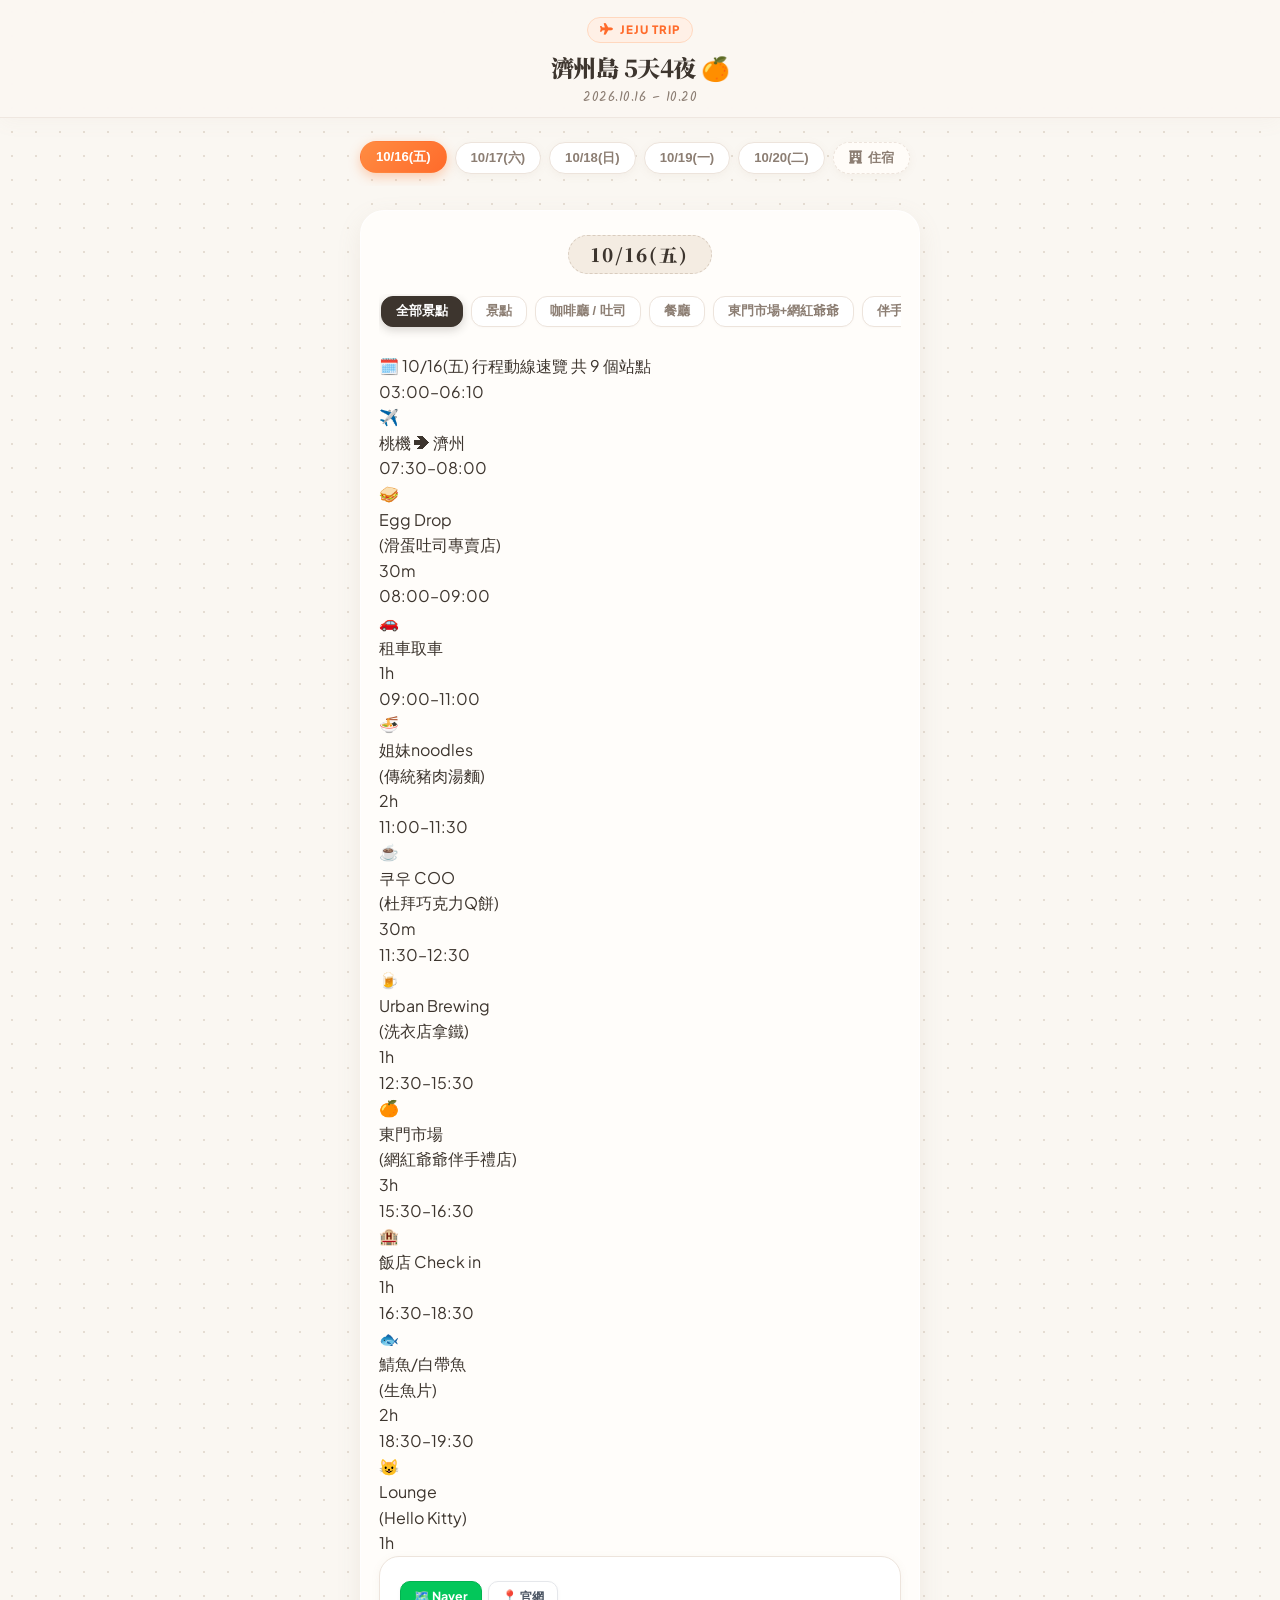
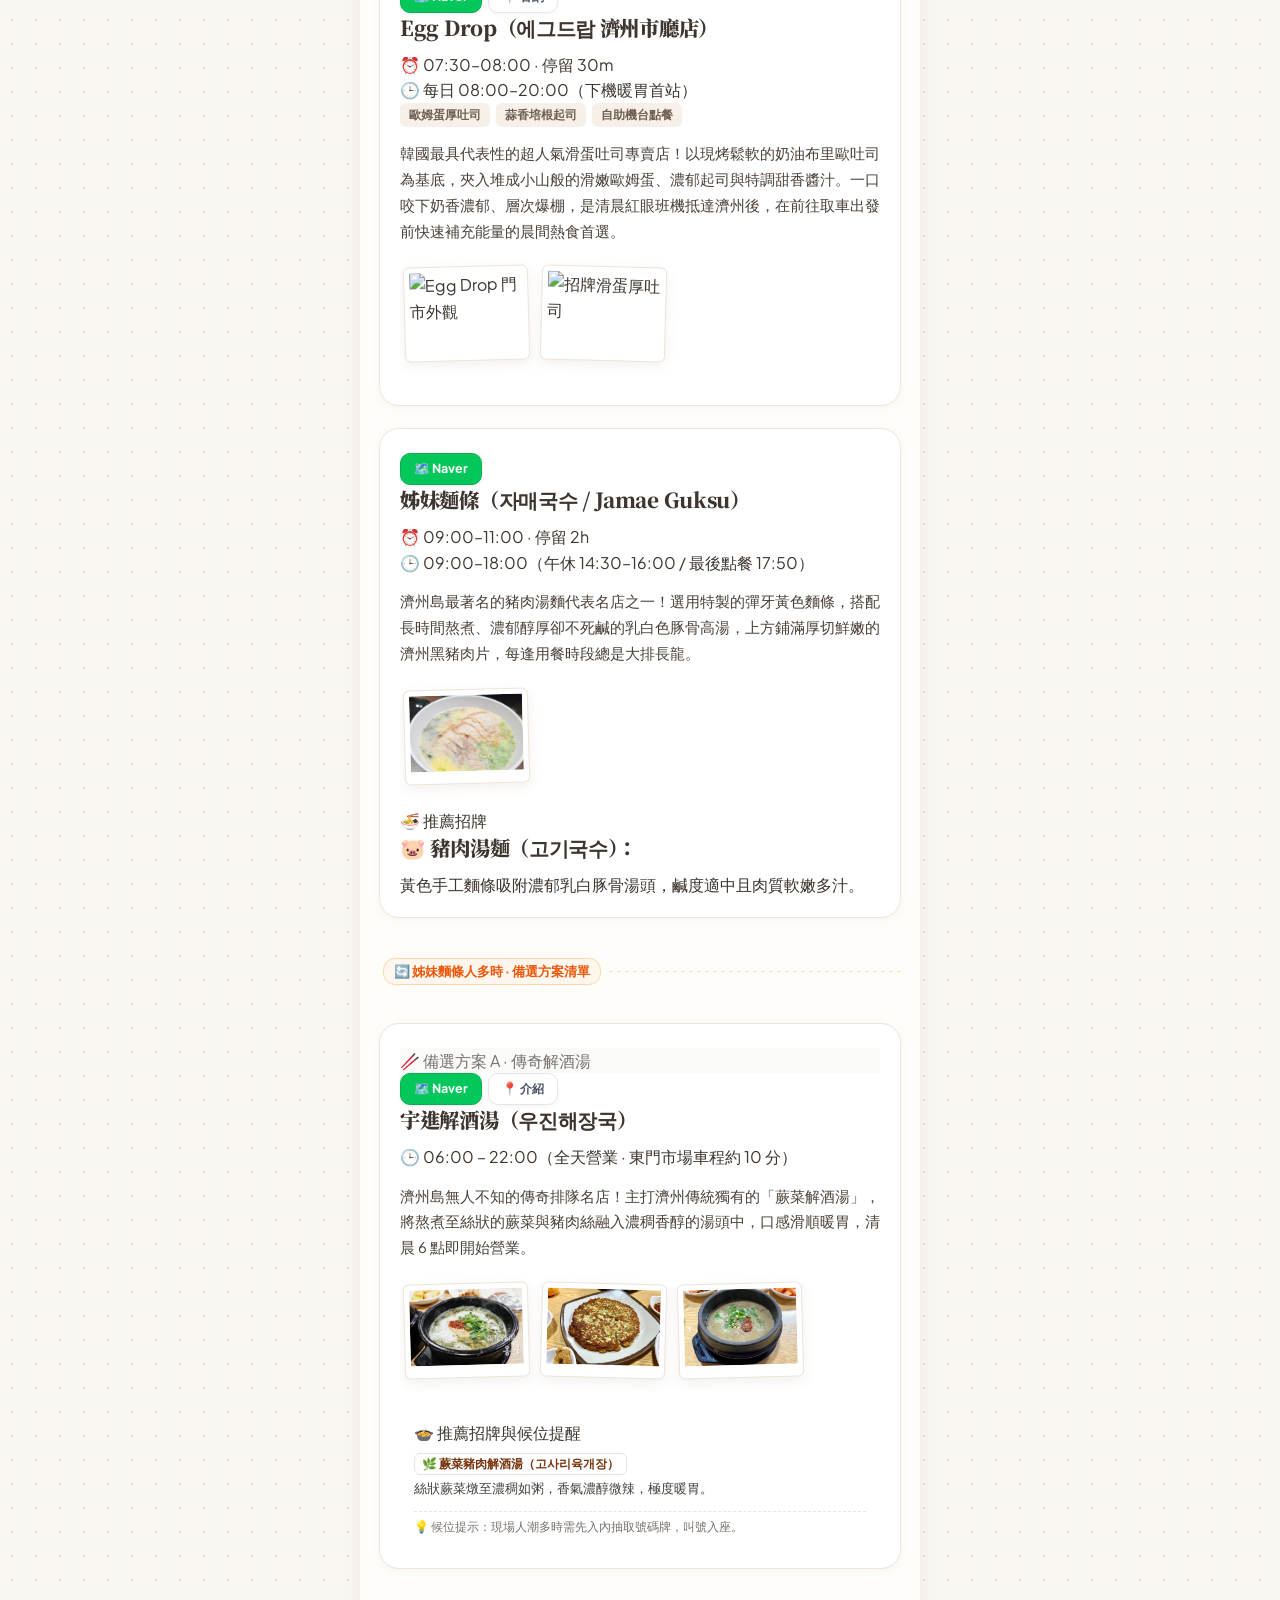
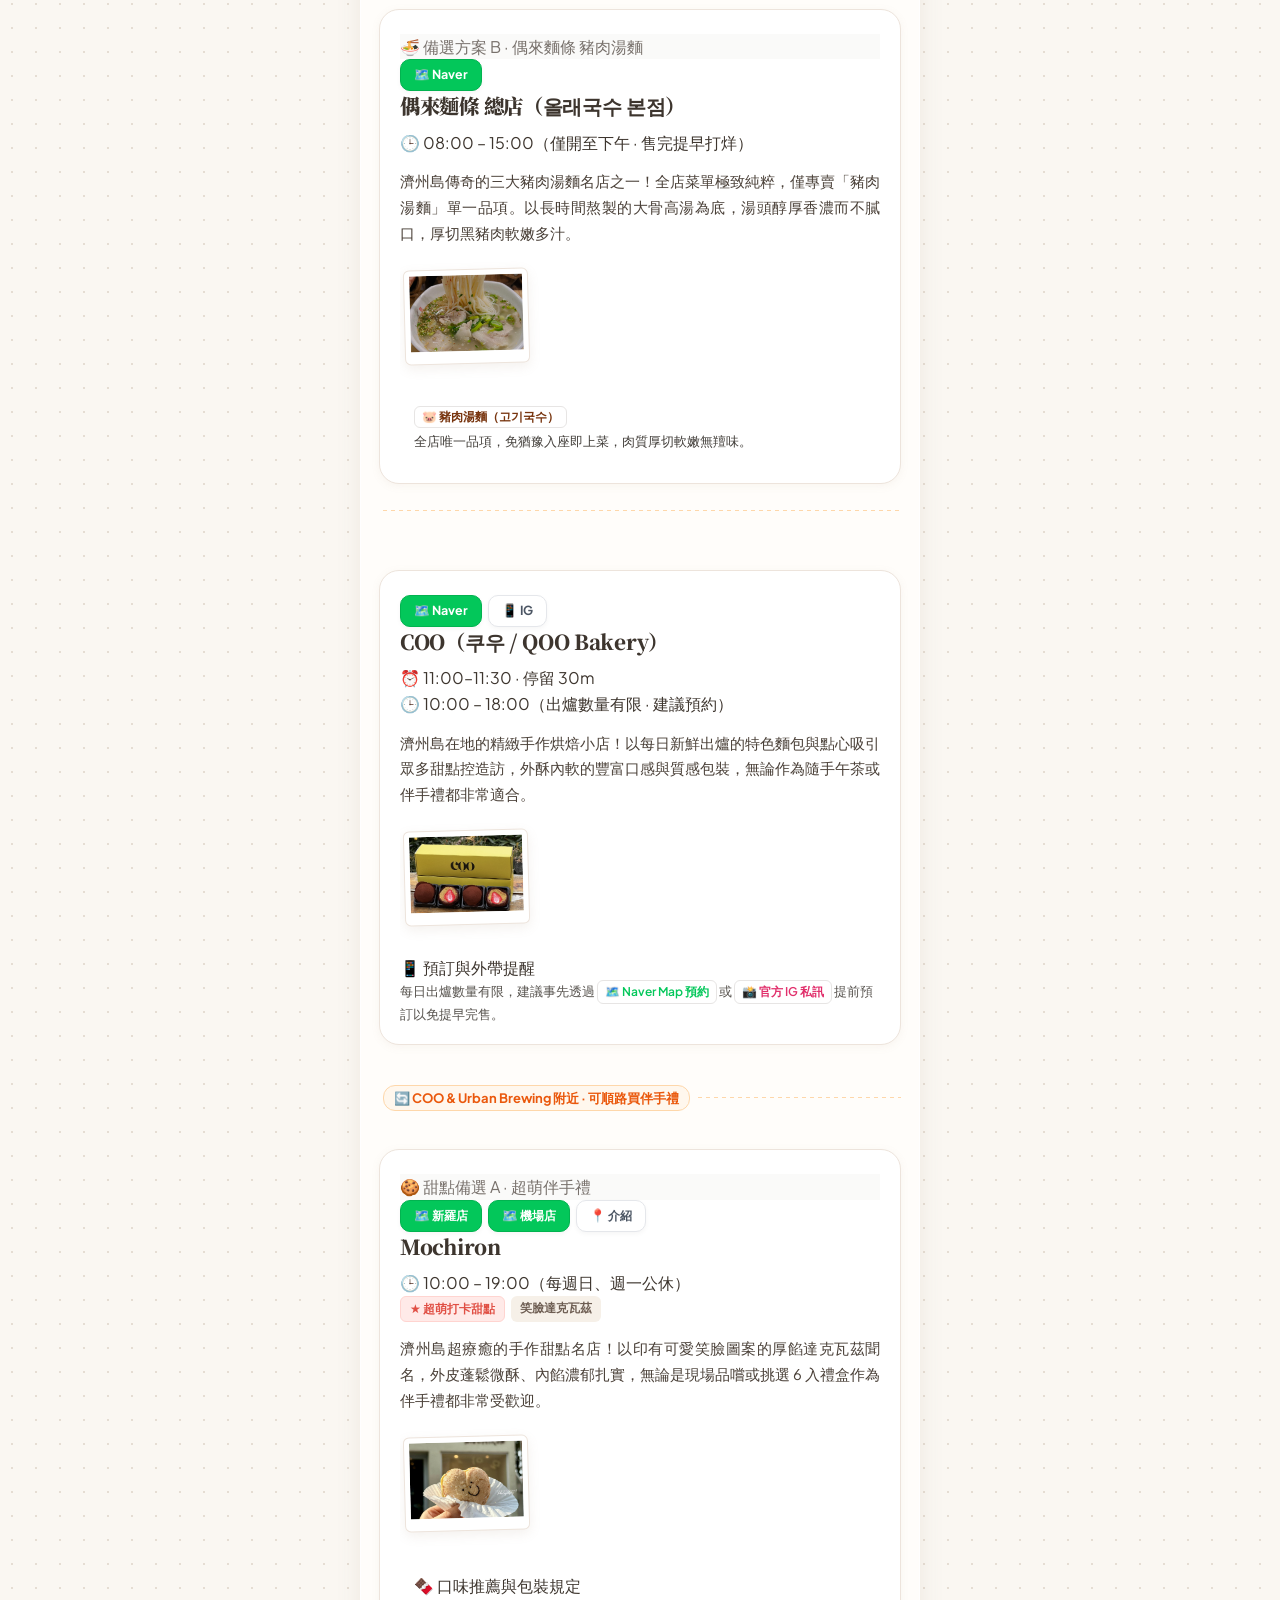
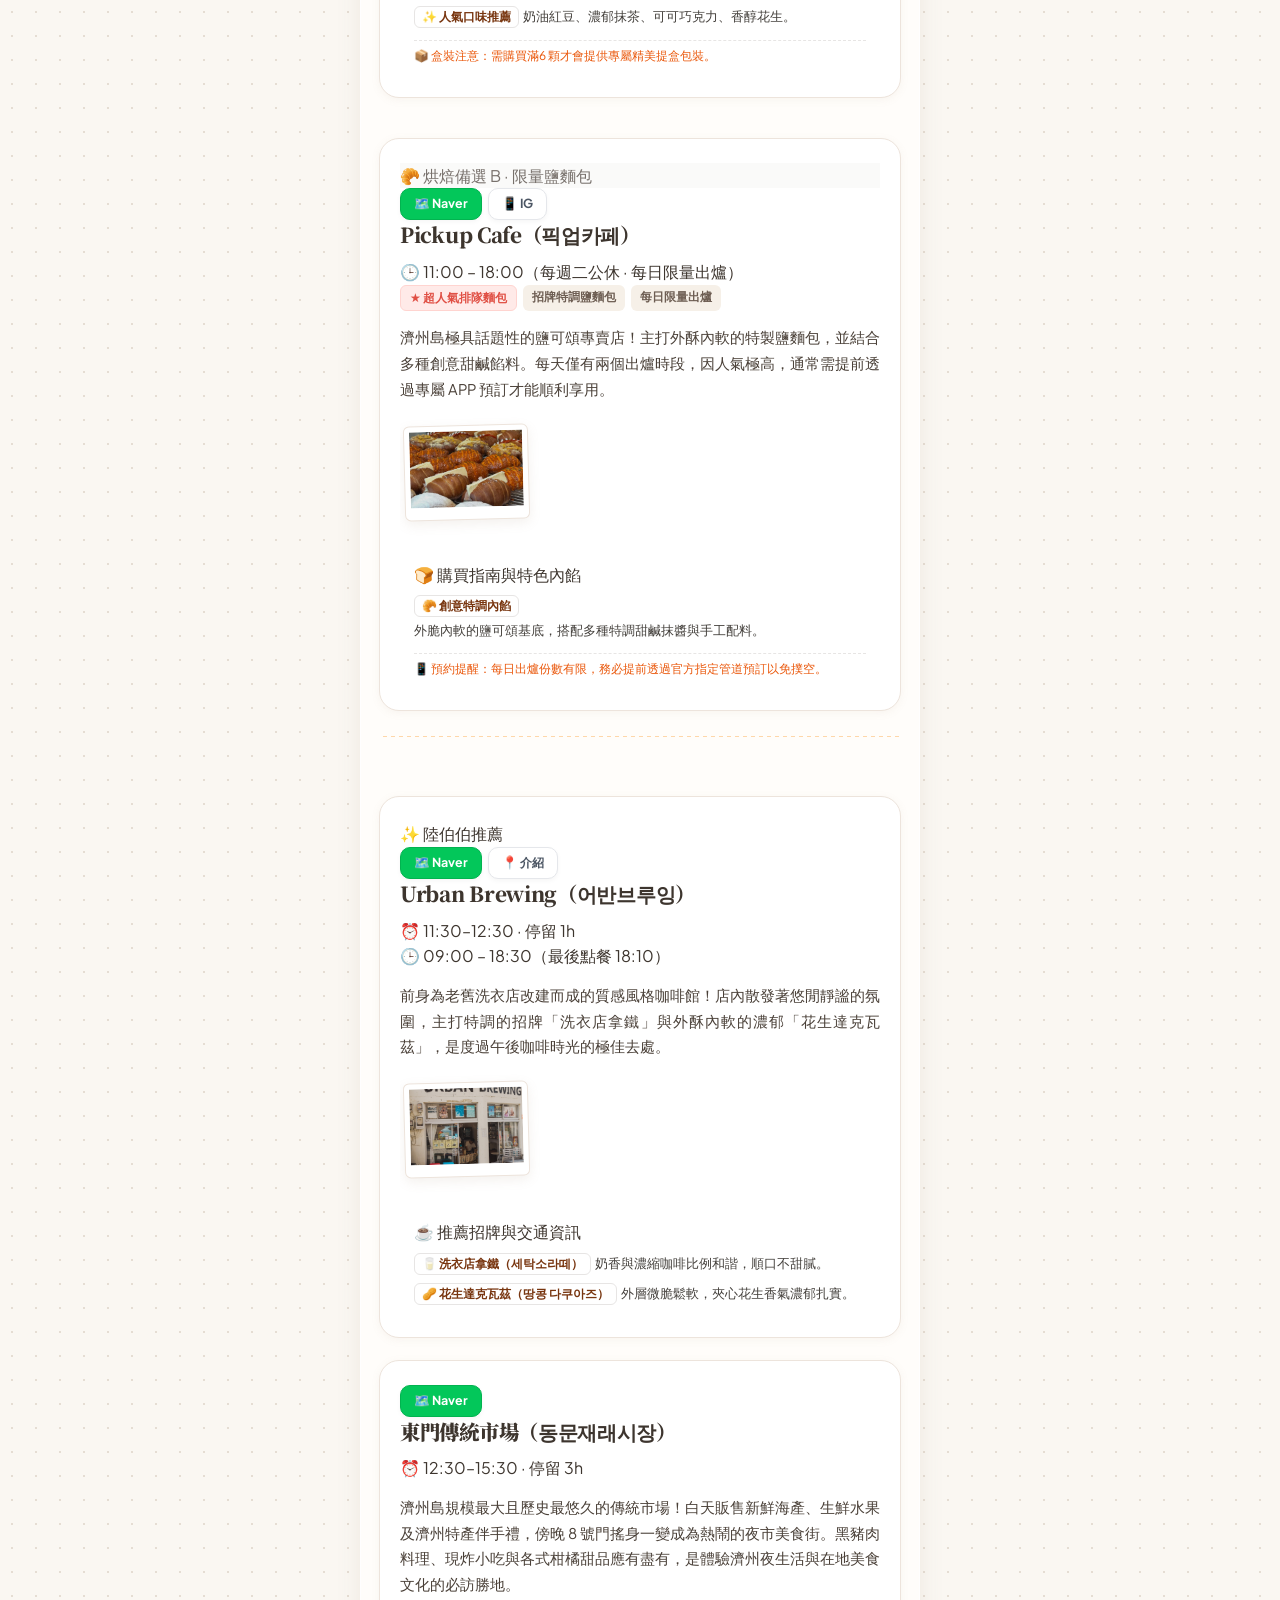
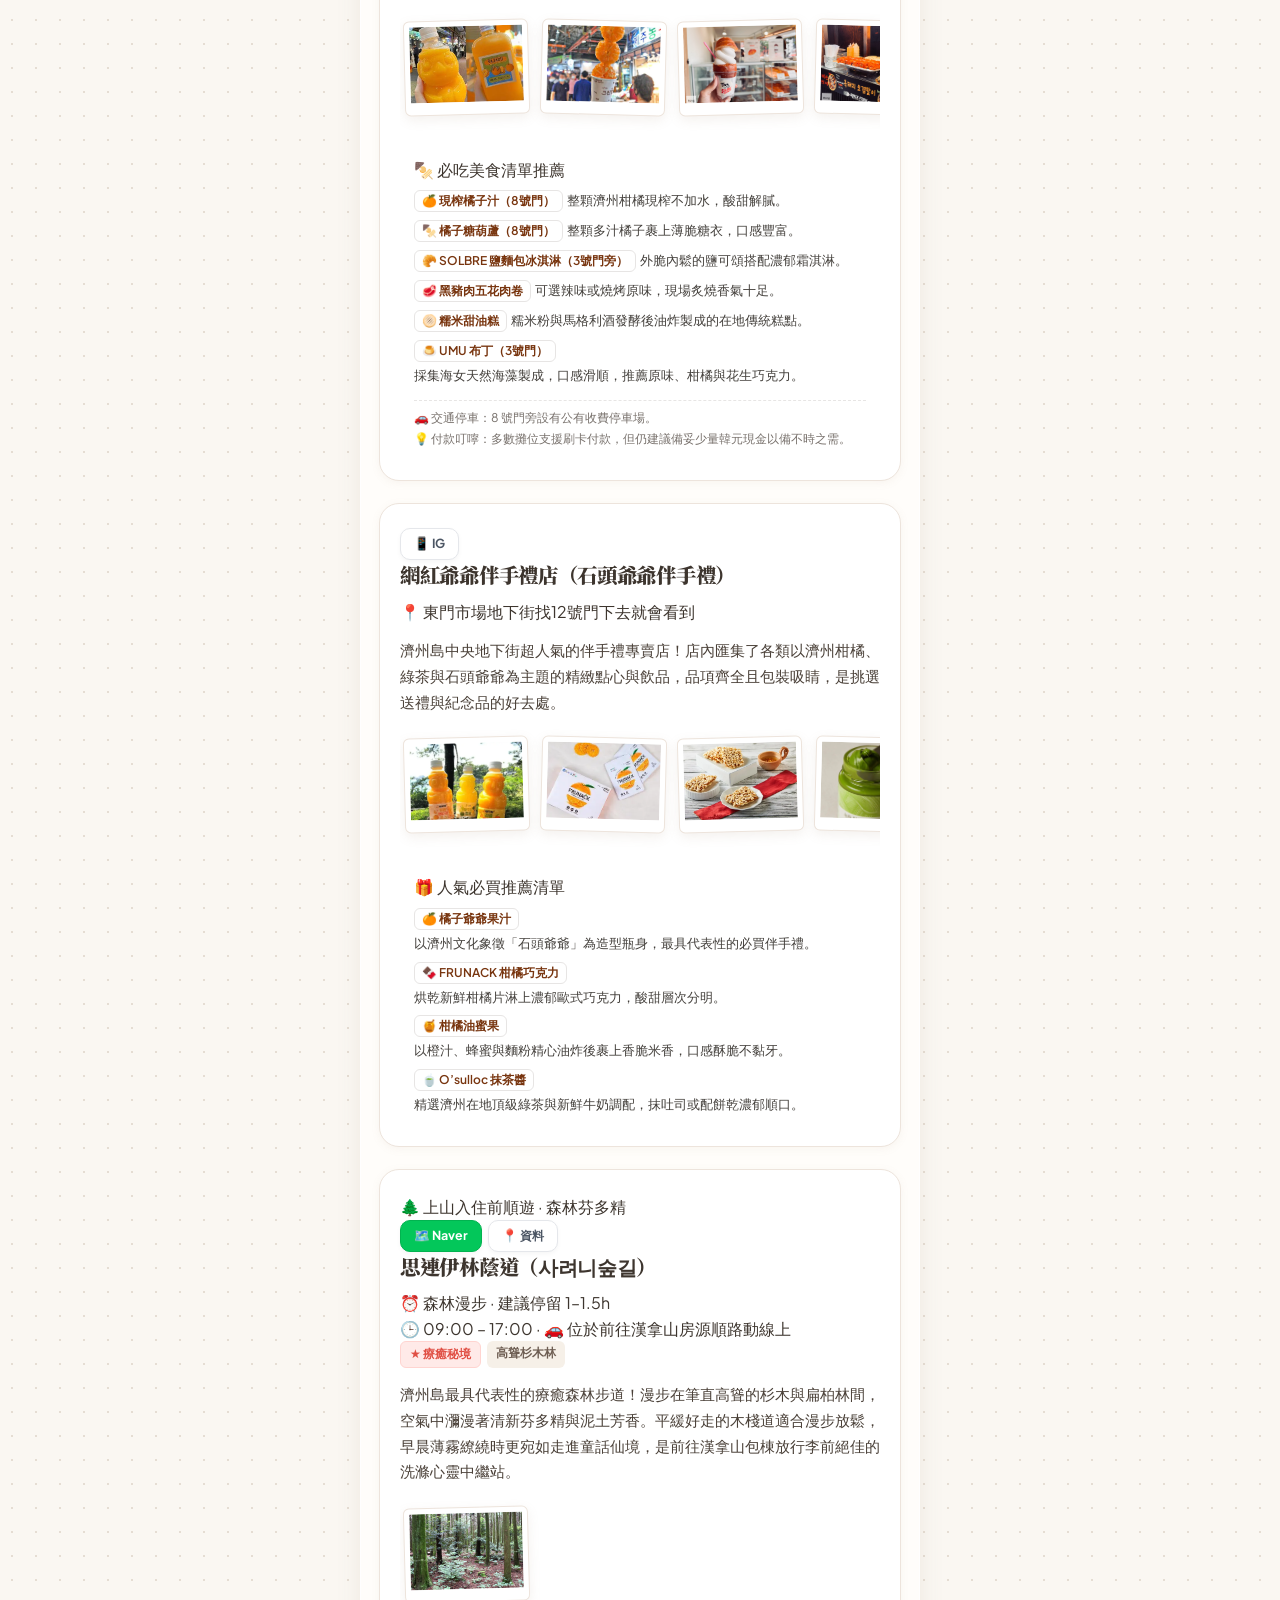
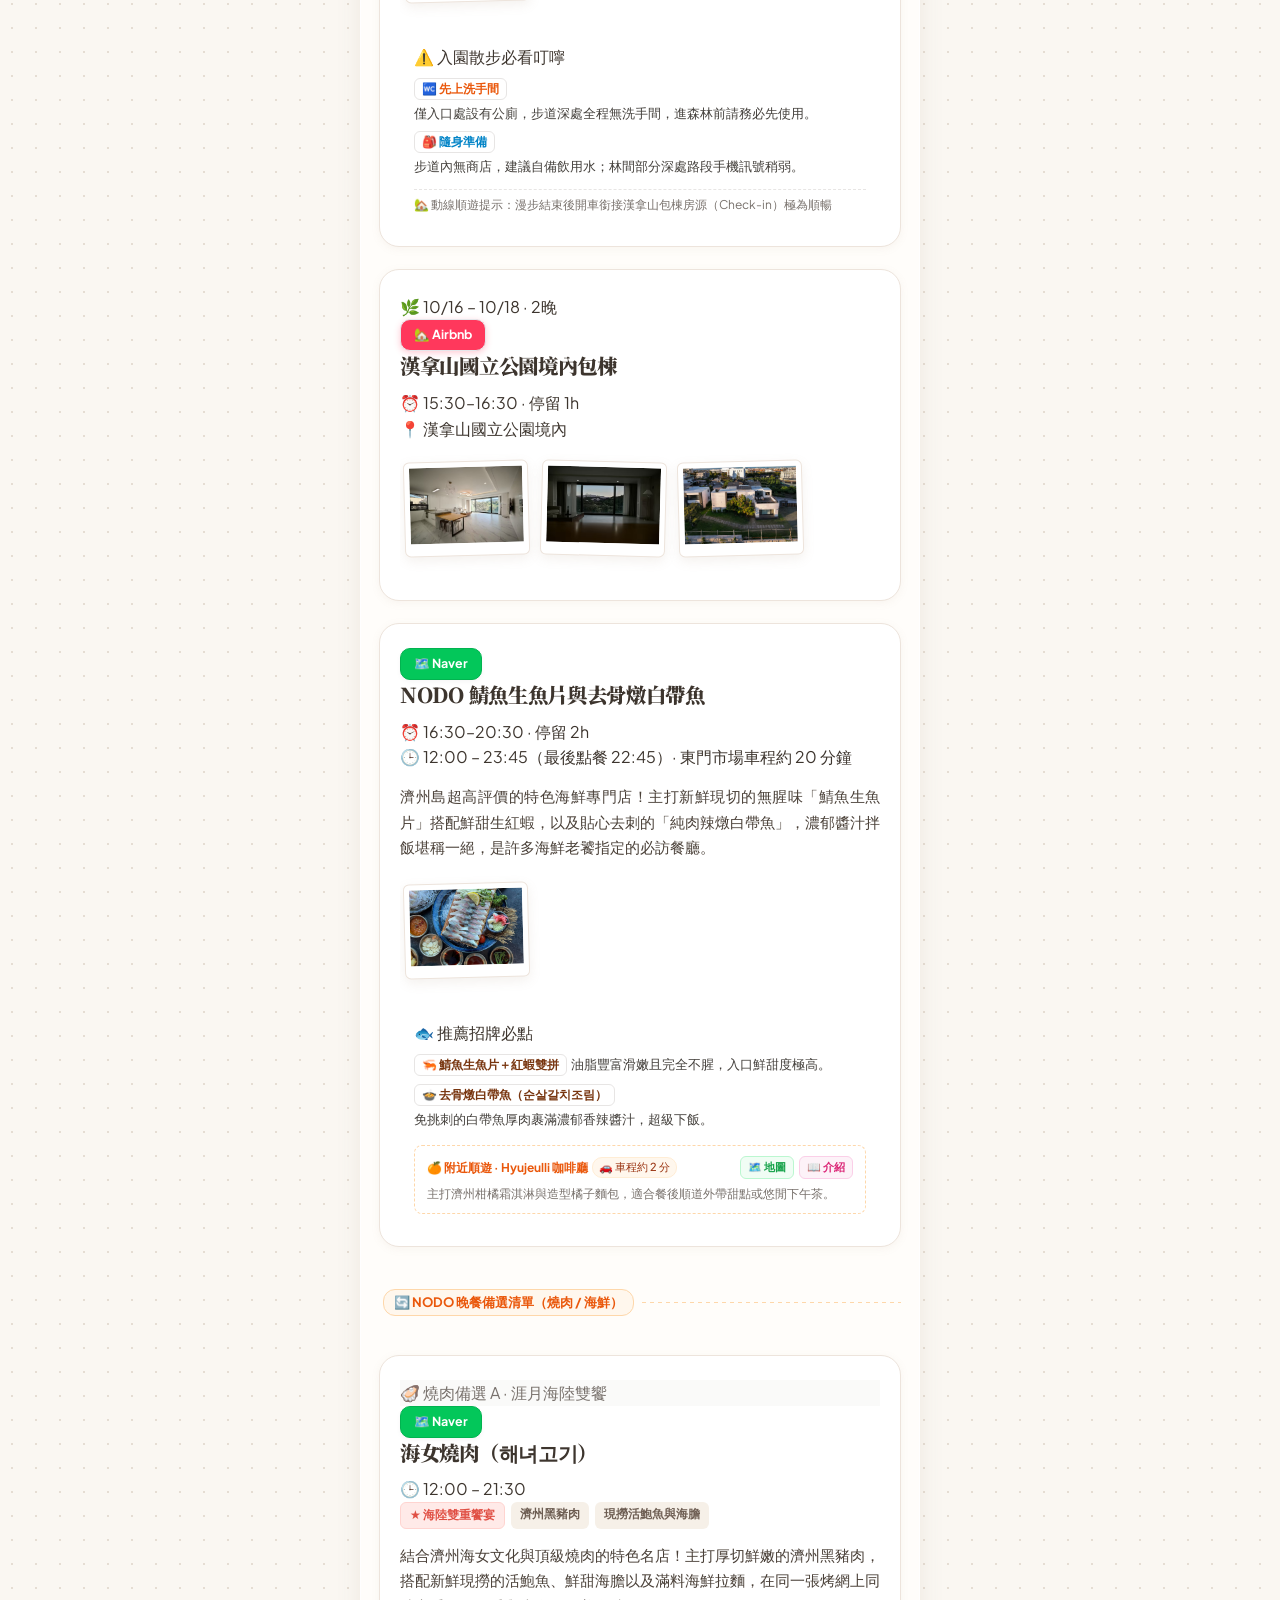
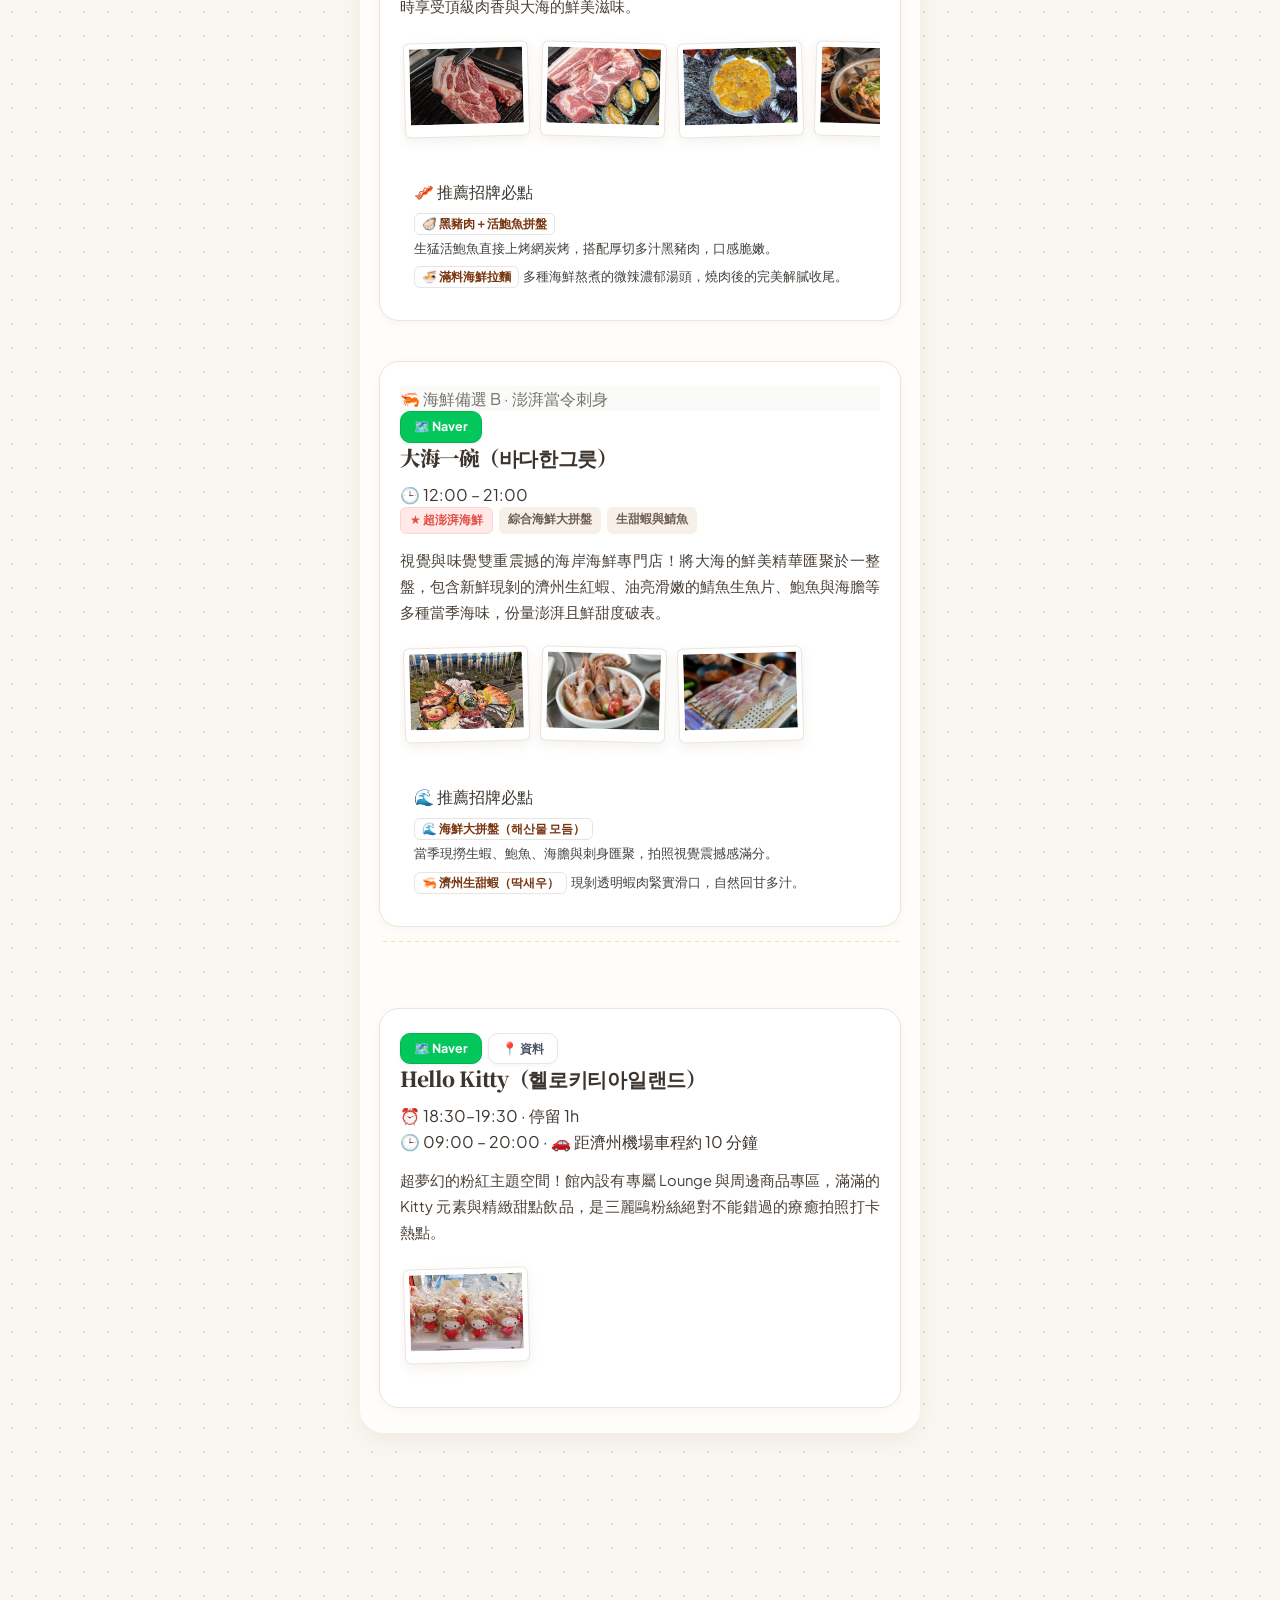
==== commit b720ec03: "new" ====
--- a/index.html
+++ b/index.html
@@ -9,7 +9,7 @@
     <link rel="preconnect" href="https://fonts.gstatic.com" crossorigin>
     <link href="https://fonts.googleapis.com/css2?family=Kalam:wght@400;700&family=Noto+Serif+TC:wght@600;900&display=swap" rel="stylesheet">
     <link rel="stylesheet" href="https://cdnjs.cloudflare.com/ajax/libs/font-awesome/6.4.0/css/all.min.css">
-    
+
     <link rel="stylesheet" href="CSS/index.css">
     <link rel="stylesheet" href="CSS/hotel.css">
 </head>
@@ -31,821 +31,4574 @@
 
 	    <!-- 選單 -->
 		<nav class="journal-nav">
-			<button class="nav-tab active" data-target="A">東部</button>
-			<button class="nav-tab" data-target="B">西部</button>
-			<button class="nav-tab" data-target="C">南部</button>
-			<button class="nav-tab" data-target="D">北部</button>
-			<button class="nav-tab" data-target="F">牛島</button>
+			<button class="nav-tab active" data-target="D">10/16(五)</button>
+			<button class="nav-tab" data-target="B">10/17(六)</button>
+			<button class="nav-tab" data-target="A">10/18(日)</button>
+			<button class="nav-tab" data-target="E">10/19(一)</button>
+			<button class="nav-tab" data-target="C">10/20(二)</button>
 			<button class="nav-tab nav-tab-info" data-target="info-hotel"><i class="fa-solid fa-hotel"></i> 住宿</button>
 		</nav>
 
 	    <!-- 手帳內容主容器 -->
 	    <section class="scrapbook-container">
-	    	<!-- 東部 -->
-			<div class="tab-panel active" id="A">
+	    	<!-- 10/16 (五) -->
+	    	<div class="tab-panel active" id="D">
 				<div class="panel-header">
-					<div class="panel-tag">東部</div>
+					<div class="panel-tag">10/16(五)</div>
 				</div>
-	        
+
+				<!-- 區域篩選按鈕區 -->
+				<div class="filter-btn-group">
+					<button class="filter-btn active" data-filter="D-all">全部景點</button>
+			  		<button class="filter-btn" data-filter="D-attractions">景點</button>
+					<button class="filter-btn" data-filter="D-cafes">咖啡廳 / 吐司</button>
+					<button class="filter-btn" data-filter="D-restaurant">餐廳</button>
+					<button class="filter-btn" data-filter="D-super">東門市場+網紅爺爺</button>
+					<button class="filter-btn" data-filter="D-shop">伴手禮</button>
+					<button class="filter-btn" data-filter="D-home">住宿</button>
+				</div>
+
+				<!-- 當日行程時間軸速覽 (Day 1 10/16 北部) -->
+				<div class="day-timeline-card">
+					<div class="timeline-title">
+						<span>🗓️ 10/16(五) 行程動線速覽</span>
+						<span class="timeline-badge">共 9 個站點</span>
+					</div>
+
+					<!-- 橫向滑動時間節點 -->
+					<div class="timeline-scroll-container">
+						<div class="timeline-step">
+							<div class="step-time">03:00–06:10</div>
+							<div class="step-dot flight">✈️</div>
+							<div class="step-name">桃機 ➔ 濟州</div>
+						</div>
+
+						<div class="step-line"></div>
+
+						<div class="timeline-step" onclick="scrollToCard('d1-0')" style="cursor: pointer;">
+							<div class="step-time">07:30–08:00</div>
+							<div class="step-dot">🥪</div>
+							<div class="step-name">Egg Drop<br>(滑蛋吐司專賣店)</div>
+							<div class="step-duration">30m</div>
+						</div>
+
+						<div class="step-line"></div>
+
+						<div class="timeline-step">
+							<div class="step-time">08:00–09:00</div>
+							<div class="step-dot">🚗</div>
+							<div class="step-name">租車取車</div>
+							<div class="step-duration">1h</div>
+						</div>
+
+						<div class="step-line"></div>
+
+						<div class="timeline-step" onclick="scrollToCard('d1-5')" style="cursor: pointer;">
+							<div class="step-time">09:00–11:00</div>
+							<div class="step-dot">🍜</div>
+							<div class="step-name">姐妹noodles<br>(傳統豬肉湯麵)</div>
+							<div class="step-duration">2h</div>
+						</div>
+
+						<div class="step-line"></div>
+
+						<div class="timeline-step" onclick="scrollToCard('d1-18')" style="cursor: pointer;">
+							<div class="step-time">11:00–11:30</div>
+							<div class="step-dot">☕</div>
+							<div class="step-name">쿠우 COO<br>(杜拜巧克力Q餅)</div>
+							<div class="step-duration">30m</div>
+						</div>
+
+						<div class="step-line"></div>
+
+						<div class="timeline-step" onclick="scrollToCard('d1-14')" style="cursor: pointer;">
+							<div class="step-time">11:30–12:30</div>
+							<div class="step-dot">🍺</div>
+							<div class="step-name">Urban Brewing<br>(洗衣店拿鐵)</div>
+							<div class="step-duration">1h</div>
+						</div>
+
+						<div class="step-line"></div>
+
+						<div class="timeline-step" onclick="scrollToCard('d1-3')" style="cursor: pointer;">
+							<div class="step-time">12:30–15:30</div>
+							<div class="step-dot">🍊</div>
+							<div class="step-name">東門市場<br>(網紅爺爺伴手禮店)</div>
+							<div class="step-duration">3h</div>
+						</div>
+
+						<div class="step-line"></div>
+
+						<div class="timeline-step" onclick="scrollToCard('d1-home')" style="cursor: pointer;">
+							<div class="step-time">15:30–16:30</div>
+							<div class="step-dot">🏨</div>
+							<div class="step-name">飯店 Check in</div>
+							<div class="step-duration">1h</div>
+						</div>
+
+						<div class="step-line"></div>
+
+						<div class="timeline-step" onclick="scrollToCard('d1-7')" style="cursor: pointer;">
+							<div class="step-time">16:30–18:30</div>
+							<div class="step-dot">🐟</div>
+							<div class="step-name">鯖魚/白帶魚<br>(生魚片)</div>
+							<div class="step-duration">2h</div>
+						</div>
+
+						<div class="step-line"></div>
+
+						<div class="timeline-step" onclick="scrollToCard('d1-2')" style="cursor: pointer;">
+							<div class="step-time">18:30–19:30</div>
+							<div class="step-dot">😺</div>
+							<div class="step-name">Lounge<br>(Hello Kitty)</div>
+							<div class="step-duration">1h</div>
+						</div>
+					</div>
+				</div>
+
+	        	<div class="trip-list">
+
+					<!-- Egg Drop 濟州市廳店（에그드랍 제주시청점） -->
+					<div class="check-item has-top-right-map" id="card-d1-0" data-key="d1-0" data-area="D-cafes">
+						<div class="item-text">
+							<!-- Dagiti button iti ngato a kannawan -->
+							<div class="map-actions-top-right" style="display: flex; gap: 6px;">
+								<a href="https://naver.me/FzHqK81e" target="_blank" rel="noopener noreferrer" class="btn-map btn-naver">
+									🗺️ Naver
+								</a>
+								<a href="https://eggdrop.co.kr/" target="_blank" rel="noopener noreferrer" class="btn-map btn-google">
+									📍 官網
+								</a>
+							</div>
+
+							<!-- Titulo ti Card -->
+							<div class="card-title-row">
+								<strong>Egg Drop（에그드랍 濟州市廳店）</strong>
+							</div>
+
+							<!-- Oras ti biahe ken oras ti panaglukat -->
+							<div class="trip-time-row">
+								<span class="trip-schedule-badge">⏰ 07:30–08:00 · 停留 30m</span>
+							</div>
+							<div class="trip-open-time">
+								<span>🕒 每日 08:00–20:00（下機暖胃首站）</span>
+							</div>
+
+							<!-- Dagiti Tags -->
+							<div class="item-tags" style="margin-bottom: 8px;">
+								<span class="tag">歐姆蛋厚吐司</span>
+								<span class="tag">蒜香培根起司</span>
+								<span class="tag">自助機台點餐</span>
+							</div>
+
+							<p>
+								韓國最具代表性的超人氣滑蛋吐司專賣店！以現烤鬆軟的奶油布里歐吐司為基底，夾入堆成小山般的滑嫩歐姆蛋、濃郁起司與特調甜香醬汁。一口咬下奶香濃郁、層次爆棚，是清晨紅眼班機抵達濟州後，在前往取車出發前快速補充能量的晨間熱食首選。
+							</p>
+
+							<!-- Galeria dagiti ladawan -->
+							<div class="item-gallery">
+								<img src="IMG/EggDrop/店面.jfif" alt="Egg Drop 門市外觀" onclick="openModal(this)" />
+								<img src="IMG/EggDrop/吐司.jfif" alt="招牌滑蛋厚吐司" onclick="openModal(this)" />
+							</div>
+						</div>
+					</div>
+
+					<!-- 姊妹麵條（자매국수） -->
+					<div class="check-item has-top-right-map" id="card-d1-5" data-key="D-5" data-area="D-restaurant">
+						<div class="item-text">
+							<!-- 右上角獨立地圖按鈕 -->
+							<div class="map-actions-top-right">
+								<a href="https://naver.me/551gWw47" target="_blank" rel="noopener noreferrer" class="btn-map btn-naver">
+									🗺️ Naver
+								</a>
+							</div>
+
+							<!-- 頂部標題 -->
+							<div class="card-title-row">
+								<strong>姊妹麵條（자매국수 / Jamae Guksu）</strong>
+							</div>
+
+							<!-- 上方重構：行程時間膠囊 + 營業時間 -->
+							<div class="trip-time-row">
+								<span class="trip-schedule-badge">⏰ 09:00–11:00 · 停留 2h</span>
+							</div>
+							<div class="trip-open-time">
+								<span>🕒 09:00–18:00（午休 14:30–16:00 / 最後點餐 17:50）</span>
+							</div>
+
+							<p>
+								濟州島最著名的豬肉湯麵代表名店之一！選用特製的彈牙黃色麵條，搭配長時間熬煮、濃郁醇厚卻不死鹹的乳白色豚骨高湯，上方鋪滿厚切鮮嫩的濟州黑豬肉片，每逢用餐時段總是大排長龍。
+							</p>
+
+							<!-- 圖片展示區 -->
+							<div class="item-gallery">
+								<img src="img/姊妹麵條/01.jpg" alt="姊妹麵條招牌豬肉湯麵" onclick="openModal(this)"/>
+							</div>
+
+							<!-- 下方重構：優雅輕巧的推薦招牌 -->
+							<div class="menu-recommend-box">
+								<div class="menu-recommend-title">🍜 推薦招牌</div>
+								<div class="menu-recommend-content">
+									<strong>🐷 豬肉湯麵（고기국수）：</strong>黃色手工麵條吸附濃郁乳白豚骨湯頭，鹹度適中且肉質軟嫩多汁。
+								</div>
+							</div>
+						</div>
+					</div>
+
+					<!-- ==================== 備選清單區塊 ==================== -->
+					<div class="alt-section-wrapper" style="margin-top: 18px; margin-bottom: 25px;">
+						<!-- 備選區塊分隔小抬頭 -->
+						<div style="display: flex; align-items: center; gap: 8px; margin-bottom: 12px; padding-left: 4px;">
+							<span style="font-size: 13px; font-weight: 700; color: #ea580c; background: #fff7ed; border: 1px solid #fed7aa; padding: 2px 10px; border-radius: 12px;">
+								🔄 姊妹麵條人多時 · 備選方案清單
+							</span>
+							<span style="height: 1px; flex: 1; background: repeating-linear-gradient(to right, #fed7aa 0, #fed7aa 4px, transparent 4px, transparent 8px);"></span>
+						</div>
+						<br>
+						<!-- 備選 1：宇進解酒湯（우진해장국） -->
+						<div class="check-item has-top-right-map"  data-key="D-6" data-area="D-restaurant" style="margin-bottom: 14px;">
+							<div class="border-top-badge" style="color: #78716c; border-color: #e7e5e4; background: #fafaf9;">
+								🥢 備選方案 A · 傳奇解酒湯
+							</div>
+
+							<div class="item-text">
+								<!-- 右上角獨立按鈕組 -->
+								<div class="map-actions-top-right" style="display: flex; gap: 6px;">
+									<a href="https://naver.me/IGJy31p2" target="_blank" rel="noopener noreferrer" class="btn-map btn-naver">
+										🗺️ Naver
+									</a>
+									<a href="https://zealove.pixnet.net/blog/posts/5070956070" target="_blank" rel="noopener noreferrer" class="btn-map btn-google">
+										📍 介紹
+									</a>
+								</div>
+
+								<!-- 頂部標題 -->
+								<div class="card-title-row">
+									<strong>宇進解酒湯（우진해장국）</strong>
+								</div>
+
+								<!-- 時間膠囊 + 營業時間 -->
+								<div class="trip-open-time">
+									<span>🕒 06:00 – 22:00（全天營業 · 東門市場車程約 10 分）</span>
+								</div>
+
+								<p>
+									濟州島無人不知的傳奇排隊名店！主打濟州傳統獨有的「蕨菜解酒湯」，將熬煮至絲狀的蕨菜與豬肉絲融入濃稠香醇的湯頭中，口感滑順暖胃，清晨 6 點即開始營業。
+								</p>
+
+								<!-- 圖片展示區 -->
+								<div class="item-gallery">
+									<img src="img/宇進解酒湯/馬尾藻湯.webp" alt="馬尾藻湯" onclick="openModal(this)"/>
+									<img src="img/宇進解酒湯/綠豆煎餅.webp" alt="綠豆煎餅" onclick="openModal(this)"/>
+									<img src="img/宇進解酒湯/蕨菜豬肉湯.webp" alt="蕨菜豬肉湯" onclick="openModal(this)"/>
+								</div>
+
+								<!-- 下方招牌資訊盒 -->
+								<div class="menu-recommend-box" style="margin-top: 14px; padding: 12px 14px;">
+									<div class="menu-recommend-title" style="margin-bottom: 8px;">
+										<span>🍲 推薦招牌與候位提醒</span>
+									</div>
+									<div style="display: flex; flex-direction: column; gap: 8px; font-size: 13px; color: #44403c; line-height: 1.5;">
+										<div style="display: flex; align-items: baseline; flex-wrap: wrap; gap: 4px;">
+											<span style="background: #ffffff; border: 1px solid #e7e5e4; padding: 1px 7px; border-radius: 6px; font-weight: 600; color: #78350f; font-size: 12px;">
+												🌿 蕨菜豬肉解酒湯（고사리육개장）
+											</span>
+											<span>絲狀蕨菜燉至濃稠如粥，香氣濃醇微辣，極度暖胃。</span>
+										</div>
+										<div style="margin-top: 4px; padding-top: 6px; border-top: 1px dashed #e7e5e4; font-size: 12px; color: #78716c;">
+											💡 候位提示：現場人潮多時需先入內抽取號碼牌，叫號入座。
+										</div>
+									</div>
+								</div>
+							</div>
+						</div>
+						<br>
+						<!-- 備選 2：偶來麵條總店（올래국수 本店） -->
+						<div class="check-item has-top-right-map" data-key="D-10" data-area="D-restaurant">
+							<div class="border-top-badge" style="color: #78716c; border-color: #e7e5e4; background: #fafaf9;">
+								🍜 備選方案 B · 偶來麵條 豬肉湯麵
+							</div>
+
+							<div class="item-text">
+								<!-- 右上角獨立按鈕組 -->
+								<div class="map-actions-top-right">
+									<a href="https://naver.me/GipBTR7Y" target="_blank" rel="noopener noreferrer" class="btn-map btn-naver">
+										🗺️ Naver
+									</a>
+								</div>
+
+								<!-- 頂部標題 -->
+								<div class="card-title-row">
+									<strong>偶來麵條 總店（올래국수 본점）</strong>
+								</div>
+
+								<!-- 時間膠囊 + 營業時間 -->
+								<div class="trip-open-time">
+									<span>🕒 08:00 – 15:00（僅開至下午 · 售完提早打烊）</span>
+								</div>
+
+								<p>
+									濟州島傳奇的三大豬肉湯麵名店之一！全店菜單極致純粹，僅專賣「豬肉湯麵」單一品項。以長時間熬製的大骨高湯為底，湯頭醇厚香濃而不膩口，厚切黑豬肉軟嫩多汁。
+								</p>
+
+								<!-- 圖片展示區 -->
+								<div class="item-gallery">
+									<img src="img/豬肉湯麵_偶來湯麵.png" alt="偶來麵條招牌純豬肉湯麵" onclick="openModal(this)" />
+								</div>
+
+								<!-- 下方招牌資訊盒 -->
+								<div class="menu-recommend-box" style="margin-top: 14px; padding: 12px 14px;">
+									<div style="display: flex; flex-direction: column; gap: 8px; font-size: 13px; color: #44403c; line-height: 1.5;">
+										<div style="display: flex; align-items: baseline; flex-wrap: wrap; gap: 4px;">
+											<span style="background: #ffffff; border: 1px solid #e7e5e4; padding: 1px 7px; border-radius: 6px; font-weight: 600; color: #78350f; font-size: 12px;">
+												🐷 豬肉湯麵（고기국수）
+											</span><span>全店唯一品項，免猶豫入座即上菜，肉質厚切軟嫩無羶味。</span>
+										</div>
+									</div>
+								</div>
+							</div>
+						</div>
+						<br>
+						<!-- 備選區塊分隔小抬頭 -->
+						<div style="display: flex; align-items: center; gap: 8px; margin-bottom: 12px; padding-left: 4px;">
+							<span style="height: 1px; flex: 1; background: repeating-linear-gradient(to right, #fed7aa 0, #fed7aa 4px, transparent 4px, transparent 8px);"></span>
+						</div>
+					</div>
+
+					<!-- COO 手作烘焙點心（쿠우） -->
+					<div class="check-item has-top-right-map" id="card-d1-18" data-key="D-18" data-area="D-shop">
+						<div class="item-text">
+							<!-- 右上角獨立按鈕組 -->
+							<div class="map-actions-top-right" style="display: flex; gap: 6px;">
+								<a href="https://naver.me/FaOYqvxn" target="_blank" rel="noopener noreferrer" class="btn-map btn-naver">
+									🗺️ Naver
+								</a>
+								<a href="https://www.instagram.com/p/DYTzhlnk35_/?img_index=1" target="_blank" rel="noopener noreferrer" class="btn-map btn-google">
+									📱 IG
+								</a>
+							</div>
+
+							<!-- 頂部標題 -->
+							<div class="card-title-row">
+								<strong>COO（쿠우 / QOO Bakery）</strong>
+							</div>
+
+							<!-- 行程時間膠囊 + 營業時間 -->
+							<div class="trip-time-row">
+								<span class="trip-schedule-badge">⏰ 11:00–11:30 · 停留 30m</span>
+							</div>
+							<div class="trip-open-time">
+								<span>🕒 10:00 – 18:00（出爐數量有限 · 建議預約）</span>
+							</div>
+
+							<p>
+								濟州島在地的精緻手作烘焙小店！以每日新鮮出爐的特色麵包與點心吸引眾多甜點控造訪，外酥內軟的豐富口感與質感包裝，無論作為隨手午茶或伴手禮都非常適合。
+							</p>
+
+							<!-- 圖片展示區 -->
+							<div class="item-gallery">
+								<img src="img/COO.jfif" alt="COO 特色手作烘焙點心" onclick="openModal(this)" />
+							</div>
+
+							<!-- 下方輕量提示盒 -->
+							<div class="menu-recommend-box" style="margin-top: 14px;">
+								<div class="menu-recommend-title">
+									<span>📱 預訂與外帶提醒</span>
+								</div>
+								<div class="menu-recommend-content" style="font-size: 12.5px; color: #57534e; line-height: 1.6;">
+									每日出爐數量有限，建議事先透過
+									<span style="display: inline-flex; align-items: center; gap: 4px; background: #ffffff; border: 1px solid #e7e5e4; padding: 1px 7px; border-radius: 6px; font-size: 12px; font-weight: 600; color: #03c75a;">
+										🗺️ Naver Map 預約
+									</span>
+									或
+									<span style="display: inline-flex; align-items: center; gap: 4px; background: #ffffff; border: 1px solid #e7e5e4; padding: 1px 7px; border-radius: 6px; font-size: 12px; font-weight: 600; color: #e1306c;">
+										📸 官方 IG 私訊
+									</span>
+									提前預訂以免提早完售。
+								</div>
+							</div>
+						</div>
+					</div>
+
+					<!-- ==================== 下午茶與甜點咖啡備選清單區塊 ==================== -->
+					<div class="alt-section-wrapper" style="margin-top: 18px; margin-bottom: 25px;">
+						<!-- 備選區塊分隔小抬頭 -->
+						<div style="display: flex; align-items: center; gap: 8px; margin-bottom: 12px; padding-left: 4px;">
+							<span style="font-size: 13px; font-weight: 700; color: #ea580c; background: #fff7ed; border: 1px solid #fed7aa; padding: 2px 10px; border-radius: 12px;">
+								🔄 COO & Urban Brewing  附近 · 可順路買伴手禮
+							</span>
+							<span style="height: 1px; flex: 1; background: repeating-linear-gradient(to right, #fed7aa 0, #fed7aa 4px, transparent 4px, transparent 8px);"></span>
+						</div>
+						<br>
+						<!-- 備選 1：Mochiron 達克瓦茲專賣店（모치롱） -->
+						<div class="check-item has-top-right-map" data-key="D-17" data-area="D-shop" style="margin-bottom: 14px;">
+							<div class="border-top-badge" style="color: #78716c; border-color: #e7e5e4; background: #fafaf9;">
+								🍪 甜點備選 A · 超萌伴手禮
+							</div>
+
+							<div class="item-text">
+								<!-- 右上角獨立按鈕組 -->
+								<div class="map-actions-top-right" style="display: flex; gap: 6px;">
+									<a href="https://naver.me/G9UP861z" target="_blank" rel="noopener noreferrer" class="btn-map btn-naver">
+										🗺️ 新羅店
+									</a>
+									<a href="https://naver.me/G9UP861z" target="_blank" rel="noopener noreferrer" class="btn-map btn-naver">
+										🗺️ 機場店
+									</a>
+									<a href="https://www.peipeipigtravel.com/mochiron/" target="_blank" rel="noopener noreferrer" class="btn-map btn-google">
+										📍 介紹
+									</a>
+								</div>
+
+								<!-- 頂部標題 -->
+								<div class="card-title-row">
+									<strong>Mochiron</strong>
+								</div>
+
+								<div class="trip-open-time">
+									<span>🕒 10:00 – 19:00（每週日、週一公休）</span>
+								</div>
+
+								<!-- 精緻標籤組 -->
+								<div class="item-tags" style="margin-bottom: 8px;">
+									<span class="tag tag-must">★ 超萌打卡甜點</span>
+									<span class="tag">笑臉達克瓦茲</span>
+								</div>
+
+								<p>
+									濟州島超療癒的手作甜點名店！以印有可愛笑臉圖案的厚餡達克瓦茲聞名，外皮蓬鬆微酥、內餡濃郁扎實，無論是現場品嚐或挑選 6 入禮盒作為伴手禮都非常受歡迎。
+								</p>
+
+								<!-- 圖片展示區 -->
+								<div class="item-gallery">
+									<img src="img/超萌的笑臉達克瓦茲.jpg" alt="Mochiron 超萌笑臉達克瓦茲" onclick="openModal(this)" />
+								</div>
+
+								<!-- 下方招牌資訊盒 -->
+								<div class="menu-recommend-box" style="margin-top: 14px; padding: 12px 14px;">
+									<div class="menu-recommend-title" style="margin-bottom: 8px;">
+										<span>🍫 口味推薦與包裝規定</span>
+									</div>
+									<div style="display: flex; flex-direction: column; gap: 8px; font-size: 13px; color: #44403c; line-height: 1.5;">
+										<div style="display: flex; align-items: baseline; flex-wrap: wrap; gap: 4px;">
+											<span style="background: #ffffff; border: 1px solid #e7e5e4; padding: 1px 7px; border-radius: 6px; font-weight: 600; color: #78350f; font-size: 12px;">
+												✨ 人氣口味推薦
+											</span>
+											<span>奶油紅豆、濃郁抹茶、可可巧克力、香醇花生。</span>
+										</div>
+										<div style="margin-top: 4px; padding-top: 6px; border-top: 1px dashed #e7e5e4; font-size: 12px; color: #ea580c;">
+											📦 盒裝注意：需購買滿6 顆才會提供專屬精美提盒包裝。
+										</div>
+									</div>
+								</div>
+							</div>
+						</div>
+						<br>
+						<!-- 備選 2：Pickup Cafe（픽업카페） -->
+						<div class="check-item has-top-right-map"  data-key="D-16" data-area="D-shop">
+							<div class="border-top-badge" style="color: #78716c; border-color: #e7e5e4; background: #fafaf9;">
+								🥐 烘焙備選 B · 限量鹽麵包
+							</div>
+
+							<div class="item-text">
+								<!-- 右上角獨立按鈕組 -->
+								<div class="map-actions-top-right" style="display: flex; gap: 6px;">
+									<a href="https://naver.me/GpCT3gF1" target="_blank" rel="noopener noreferrer" class="btn-map btn-naver">
+										🗺️ Naver
+									</a>
+									<a href="https://www.instagram.com/____pickup/" target="_blank" rel="noopener noreferrer" class="btn-map btn-google">
+										📱 IG
+									</a>
+								</div>
+
+								<!-- 頂部標題 -->
+								<div class="card-title-row">
+									<strong>Pickup Cafe（픽업카페）</strong>
+								</div>
+
+								<div class="trip-open-time">
+									<span>🕒 11:00 – 18:00（每週二公休 · 每日限量出爐）</span>
+								</div>
+
+								<!-- 精緻標籤組 -->
+								<div class="item-tags" style="margin-bottom: 8px;">
+									<span class="tag tag-must">★ 超人氣排隊麵包</span>
+									<span class="tag">招牌特調鹽麵包</span>
+									<span class="tag">每日限量出爐</span>
+								</div>
+
+								<p>
+									濟州島極具話題性的鹽可頌專賣店！主打外酥內軟的特製鹽麵包，並結合多種創意甜鹹餡料。每天僅有兩個出爐時段，因人氣極高，通常需提前透過專屬 APP 預訂才能順利享用。
+								</p>
+
+								<!-- 圖片展示區 -->
+								<div class="item-gallery">
+									<img src="img/pickup.png" alt="Pickup Cafe 招牌鹽麵包與特色甜點" onclick="openModal(this)" />
+								</div>
+
+								<!-- 下方招牌資訊盒 -->
+								<div class="menu-recommend-box" style="margin-top: 14px; padding: 12px 14px;">
+									<div class="menu-recommend-title" style="margin-bottom: 8px;">
+										<span>🍞 購買指南與特色內餡</span>
+									</div>
+									<div style="display: flex; flex-direction: column; gap: 8px; font-size: 13px; color: #44403c; line-height: 1.5;">
+										<div style="display: flex; align-items: baseline; flex-wrap: wrap; gap: 4px;">
+											<span style="background: #ffffff; border: 1px solid #e7e5e4; padding: 1px 7px; border-radius: 6px; font-weight: 600; color: #78350f; font-size: 12px;">
+												🥐 創意特調內餡
+											</span>
+											<span>外脆內軟的鹽可頌基底，搭配多種特調甜鹹抹醬與手工配料。</span>
+										</div>
+										<div style="margin-top: 4px; padding-top: 6px; border-top: 1px dashed #e7e5e4; font-size: 12px; color: #ea580c;">
+											📱 預約提醒：每日出爐份數有限，務必提前透過官方指定管道預訂以免撲空。
+										</div>
+									</div>
+								</div>
+							</div>
+						</div>
+						<br>
+						<div style="display: flex; align-items: center; gap: 8px; margin-bottom: 12px; padding-left: 4px;">
+							<span style="height: 1px; flex: 1; background: repeating-linear-gradient(to right, #fed7aa 0, #fed7aa 4px, transparent 4px, transparent 8px);"></span>
+						</div>
+					</div>
+
+					<!-- Urban Brewing 咖啡廳 -->
+					<div class="check-item has-top-right-map" id="card-d1-14" data-key="D-14" data-area="D-cafes">
+						<!-- 【直接壓在最外框線上的小標籤】 -->
+						<div class="border-top-badge">✨ 陸伯伯推薦</div>
+
+						<div class="item-text">
+							<!-- 右上角獨立按鈕組 -->
+							<div class="map-actions-top-right" style="display: flex; gap: 6px;">
+								<a href="https://naver.me/FA2xgPL6" target="_blank" rel="noopener noreferrer" class="btn-map btn-naver">
+									🗺️ Naver
+								</a>
+								<a href="https://damei17.com/urban-brewing/" target="_blank" rel="noopener noreferrer" class="btn-map btn-google">
+									📍 介紹
+								</a>
+							</div>
+
+							<!-- 2. 標題 -->
+							<div class="card-title-row">
+								<strong>Urban Brewing（어반브루잉）</strong>
+							</div>
+
+							<!-- 3. 行程時間膠囊 + 營業時間 -->
+							<div class="trip-time-row">
+								<span class="trip-schedule-badge">⏰ 11:30–12:30 · 停留 1h</span>
+							</div>
+							<div class="trip-open-time">
+								<span>🕒 09:00 – 18:30（最後點餐 18:10）</span>
+							</div>
+
+							<p>
+								前身為老舊洗衣店改建而成的質感風格咖啡館！店內散發著悠閒靜謐的氛圍，主打特調的招牌「洗衣店拿鐵」與外酥內軟的濃郁「花生達克瓦茲」，是度過午後咖啡時光的極佳去處。
+							</p>
+
+							<!-- 圖片展示區 -->
+							<div class="item-gallery">
+								<img src="img/咖啡廳/UrbanBrewing.jpg" alt="Urban Brewing 咖啡廳招牌甜點與拿鐵" onclick="openModal(this)" />
+							</div>
+
+							<!-- 5. 下方重構：精緻不跑版的推薦與車程資訊 -->
+							<div class="menu-recommend-box" style="margin-top: 14px; padding: 12px 14px;">
+								<div class="menu-recommend-title" style="margin-bottom: 8px;">
+									<span>☕ 推薦招牌與交通資訊</span>
+								</div>
+
+								<div style="display: flex; flex-direction: column; gap: 8px; font-size: 13px; color: #44403c; line-height: 1.5;">
+									<!-- 招牌拿鐵 -->
+									<div style="display: flex; align-items: baseline; flex-wrap: wrap; gap: 4px;">
+										<span style="background: #ffffff; border: 1px solid #e7e5e4; padding: 1px 7px; border-radius: 6px; font-weight: 600; color: #78350f; font-size: 12px;">
+											🥛 洗衣店拿鐵（세탁소라떼）
+										</span>
+										<span>奶香與濃縮咖啡比例和諧，順口不甜膩。</span>
+									</div>
+
+									<!-- 招牌達克瓦茲 -->
+									<div style="display: flex; align-items: baseline; flex-wrap: wrap; gap: 4px;">
+										<span style="background: #ffffff; border: 1px solid #e7e5e4; padding: 1px 7px; border-radius: 6px; font-weight: 600; color: #78350f; font-size: 12px;">
+											🥜 花生達克瓦茲（땅콩 다쿠아즈）
+										</span>
+										<span>外層微脆鬆軟，夾心花生香氣濃郁扎實。</span>
+									</div>
+								</div>
+							</div>
+						</div>
+					</div>
+
+					<!-- 東門傳統市場（동문재래시장） -->
+					<div class="check-item has-top-right-map" id="card-d1-3" data-key="D-3" data-area="D-super">
+						<div class="item-text">
+							<!-- 右上角獨立地圖按鈕 -->
+							<div class="map-actions-top-right">
+								<a href="https://naver.me/Gald0M2Q" target="_blank" rel="noopener noreferrer" class="btn-map btn-naver">
+									🗺️ Naver
+								</a>
+							</div>
+
+							<!-- 頂部標題 -->
+							<div class="card-title-row">
+								<strong>東門傳統市場（동문재래시장）</strong>
+							</div>
+
+							<!-- 停留時間 -->
+							<div class="trip-time-row">
+								<span class="trip-schedule-badge">⏰ 12:30–15:30 · 停留 3h</span>
+							</div>
+
+							<p>
+								濟州島規模最大且歷史最悠久的傳統市場！白天販售新鮮海產、生鮮水果及濟州特產伴手禮，傍晚 8 號門搖身一變成為熱鬧的夜市美食街。黑豬肉料理、現炸小吃與各式柑橘甜品應有盡有，是體驗濟州夜生活與在地美食文化的必訪勝地。
+							</p>
+
+							<!-- 圖片展示區 -->
+							<div class="item-gallery">
+								<img src="img/東門市場/橘子汁.jfif" alt="東門市場現榨橘子汁" onclick="openModal(this)"/>
+								<img src="img/東門市場/橘子糖葫蘆.jfif" alt="東門市場橘子糖葫蘆" onclick="openModal(this)"/>
+								<img src="img/東門市場/鹽麵包冰淇淋.jpg" alt="SOLBRE 鹽麵包冰淇淋" onclick="openModal(this)"/>
+								<img src="img/東門市場/黑豬肉五花肉卷.jpg" alt="炙燒黑豬肉五花肉卷" onclick="openModal(this)"/>
+								<img src="img/東門市場/糯米甜油糕.jpg" alt="傳統糯米甜油糕" onclick="openModal(this)"/>
+								<img src="img/東門市場/布丁.jpg" alt="UMU 海藻手作布丁" onclick="openModal(this)"/>
+							</div>
+
+							<!-- 下方輕量化必吃美食指南與注意事項 -->
+							<div class="menu-recommend-box" style="margin-top: 14px; padding: 12px 14px;">
+								<div class="menu-recommend-title" style="margin-bottom: 8px;">
+									<span>🍢 必吃美食清單推薦</span>
+								</div>
+
+								<div style="display: flex; flex-direction: column; gap: 8px; font-size: 13px; color: #44403c; line-height: 1.5;">
+									<div style="display: flex; align-items: baseline; flex-wrap: wrap; gap: 4px;">
+										<span style="background: #ffffff; border: 1px solid #e7e5e4; padding: 1px 7px; border-radius: 6px; font-weight: 600; color: #78350f; font-size: 12px;">
+											🍊 現榨橘子汁（8號門）
+										</span>
+										<span>整顆濟州柑橘現榨不加水，酸甜解膩。</span>
+									</div>
+
+									<div style="display: flex; align-items: baseline; flex-wrap: wrap; gap: 4px;">
+										<span style="background: #ffffff; border: 1px solid #e7e5e4; padding: 1px 7px; border-radius: 6px; font-weight: 600; color: #78350f; font-size: 12px;">
+											🍢 橘子糖葫蘆（8號門）
+										</span>
+										<span>整顆多汁橘子裹上薄脆糖衣，口感豐富。</span>
+									</div>
+
+									<div style="display: flex; align-items: baseline; flex-wrap: wrap; gap: 4px;">
+										<span style="background: #ffffff; border: 1px solid #e7e5e4; padding: 1px 7px; border-radius: 6px; font-weight: 600; color: #78350f; font-size: 12px;">
+											🥐 SOLBRE 鹽麵包冰淇淋（3號門旁）
+										</span>
+										<span>外脆內鬆的鹽可頌搭配濃郁霜淇淋。</span>
+									</div>
+
+									<div style="display: flex; align-items: baseline; flex-wrap: wrap; gap: 4px;">
+										<span style="background: #ffffff; border: 1px solid #e7e5e4; padding: 1px 7px; border-radius: 6px; font-weight: 600; color: #78350f; font-size: 12px;">
+											🥩 黑豬肉五花肉卷
+										</span>
+										<span>可選辣味或燒烤原味，現場炙燒香氣十足。</span>
+									</div>
+
+									<div style="display: flex; align-items: baseline; flex-wrap: wrap; gap: 4px;">
+										<span style="background: #ffffff; border: 1px solid #e7e5e4; padding: 1px 7px; border-radius: 6px; font-weight: 600; color: #78350f; font-size: 12px;">
+											🫓 糯米甜油糕
+										</span>
+										<span>糯米粉與馬格利酒發酵後油炸製成的在地傳統糕點。</span>
+									</div>
+
+									<div style="display: flex; align-items: baseline; flex-wrap: wrap; gap: 4px;">
+										<span style="background: #ffffff; border: 1px solid #e7e5e4; padding: 1px 7px; border-radius: 6px; font-weight: 600; color: #78350f; font-size: 12px;">
+											🍮 UMU 布丁（3號門）
+										</span>
+										<span>採集海女天然海藻製成，口感滑順，推薦原味、柑橘與花生巧克力。</span>
+									</div>
+
+									<!-- 交通與付款小叮嚀 -->
+									<div style="margin-top: 6px; padding-top: 8px; border-top: 1px dashed #e7e5e4; font-size: 12px; color: #78716c; display: flex; flex-direction: column; gap: 3px;">
+										<div>🚗 交通停車：8 號門旁設有公有收費停車場。</div>
+										<div>💡 付款叮嚀：多數攤位支援刷卡付款，但仍建議備妥少量韓元現金以備不時之需。</div>
+									</div>
+								</div>
+							</div>
+						</div>
+					</div>
+
+					<!-- 網紅爺爺伴手禮店 -->
+					<div class="check-item has-top-right-map" data-key="D-4" data-area="D-super">
+						<div class="item-text">
+							<!-- 右上角獨立按鈕組 -->
+							<div class="map-actions-top-right">
+								<a href="https://www.instagram.com/reels/DZ6nMVdPsdW/" target="_blank" rel="noopener noreferrer" class="btn-map btn-google">
+									📱 IG
+								</a>
+							</div>
+
+							<!-- 頂部標題 -->
+							<div class="card-title-row">
+								<strong>網紅爺爺伴手禮店（石頭爺爺伴手禮）</strong>
+							</div>
+
+							<div class="trip-open-time">
+								<span>📍 東門市場地下街找12號門下去就會看到</span>
+							</div>
+
+							<p>
+								濟州島中央地下街超人氣的伴手禮專賣店！店內匯集了各類以濟州柑橘、綠茶與石頭爺爺為主題的精緻點心與飲品，品項齊全且包裝吸睛，是挑選送禮與紀念品的好去處。
+							</p>
+
+							<!-- 圖片展示區 -->
+							<div class="item-gallery">
+								<img src="img/網紅爺爺/橘子爺爺.webp" alt="石頭爺爺造型橘子汁" onclick="openModal(this)"/>
+								<img src="img/網紅爺爺/FRUNACK 柑橘巧克力.webp" alt="FRUNACK 柑橘巧克力片" onclick="openModal(this)"/>
+								<img src="img/網紅爺爺/柑橘油蜜果.webp" alt="柑橘油蜜果米香點心" onclick="openModal(this)"/>
+								<img src="img/網紅爺爺/O’sulloc 抹茶醬.webp" alt="O'sulloc 濟州抹茶牛奶抹醬" onclick="openModal(this)"/>
+							</div>
+
+							<!-- 下方輕量化人氣必買推薦盒 -->
+							<div class="menu-recommend-box" style="margin-top: 14px; padding: 12px 14px;">
+								<div class="menu-recommend-title" style="margin-bottom: 8px;">
+									<span>🎁 人氣必買推薦清單</span>
+								</div>
+
+								<div style="display: flex; flex-direction: column; gap: 8px; font-size: 13px; color: #44403c; line-height: 1.5;">
+									<div style="display: flex; align-items: baseline; flex-wrap: wrap; gap: 4px;">
+										<span style="background: #ffffff; border: 1px solid #e7e5e4; padding: 1px 7px; border-radius: 6px; font-weight: 600; color: #78350f; font-size: 12px;">
+											🍊 橘子爺爺果汁
+										</span>
+										<span>以濟州文化象徵「石頭爺爺」為造型瓶身，最具代表性的必買伴手禮。</span>
+									</div>
+
+									<div style="display: flex; align-items: baseline; flex-wrap: wrap; gap: 4px;">
+										<span style="background: #ffffff; border: 1px solid #e7e5e4; padding: 1px 7px; border-radius: 6px; font-weight: 600; color: #78350f; font-size: 12px;">
+											🍫 FRUNACK 柑橘巧克力
+										</span>
+										<span>烘乾新鮮柑橘片淋上濃郁歐式巧克力，酸甜層次分明。</span>
+									</div>
+
+									<div style="display: flex; align-items: baseline; flex-wrap: wrap; gap: 4px;">
+										<span style="background: #ffffff; border: 1px solid #e7e5e4; padding: 1px 7px; border-radius: 6px; font-weight: 600; color: #78350f; font-size: 12px;">
+											🍯 柑橘油蜜果
+										</span>
+										<span>以橙汁、蜂蜜與麵粉精心油炸後裹上香脆米香，口感酥脆不黏牙。</span>
+									</div>
+
+									<div style="display: flex; align-items: baseline; flex-wrap: wrap; gap: 4px;">
+										<span style="background: #ffffff; border: 1px solid #e7e5e4; padding: 1px 7px; border-radius: 6px; font-weight: 600; color: #78350f; font-size: 12px;">
+											🍵 O’sulloc 抹茶醬
+										</span>
+										<span>精選濟州在地頂級綠茶與新鮮牛奶調配，抹吐司或配餅乾濃郁順口。</span>
+									</div>
+								</div>
+							</div>
+						</div>
+					</div>
+
+					<!-- 思連伊林蔭道（사려니숲길 · 入住漢拿山包棟前順遊） -->
+					<div class="check-item has-top-right-map" id="card-d1-saryeoni" data-key="D-1" data-area="D-attractions">
+						<!-- 頂部邊框掛載緞帶標籤：點出與飯店的動線關係 -->
+						<div class="border-top-badge">🌲 上山入住前順遊 · 森林芬多精</div>
+
+						<div class="item-text">
+							<!-- 右上角獨立按鈕組 -->
+							<div class="map-actions-top-right" style="display: flex; gap: 6px;">
+								<a href="https://naver.me/53lKPuY7" target="_blank" rel="noopener noreferrer" class="btn-map btn-naver">
+									🗺️ Naver
+								</a>
+								<a href="https://playturn.tw/saryeoni-forest-path/" target="_blank" rel="noopener noreferrer" class="btn-map btn-google">
+									📍 資料
+								</a>
+							</div>
+
+							<!-- 頂部標題 -->
+							<div class="card-title-row">
+								<strong>思連伊林蔭道（사려니숲길）</strong>
+							</div>
+
+							<!-- 行程時間膠囊 + 開放時間 -->
+							<div class="trip-time-row">
+								<span class="trip-schedule-badge">⏰ 森林漫步 · 建議停留 1–1.5h</span>
+							</div>
+							<div class="trip-open-time">
+								<span>🕒 09:00 – 17:00 · 🚗 位於前往漢拿山房源順路動線上</span>
+							</div>
+
+							<!-- 精緻標籤組 -->
+							<div class="item-tags" style="margin-bottom: 8px;">
+								<span class="tag tag-must">★ 療癒秘境</span>
+								<span class="tag">高聳杉木林</span>
+							</div>
+
+							<p>
+								濟州島最具代表性的療癒森林步道！漫步在筆直高聳的杉木與扁柏林間，空氣中瀰漫著清新芬多精與泥土芳香。平緩好走的木棧道適合漫步放鬆，早晨薄霧繚繞時更宛如走進童話仙境，是前往漢拿山包棟放行李前絕佳的洗滌心靈中繼站。
+							</p>
+
+							<!-- 圖片展示區 -->
+							<div class="item-gallery">
+								<img src="img/思連伊林蔭道.jpg" alt="思連伊林蔭道高聳杉木林步道" onclick="openModal(this)" />
+							</div>
+
+							<!-- 下方輕量化注意事項與入園叮嚀盒 -->
+							<div class="menu-recommend-box" style="margin-top: 14px; padding: 12px 14px;">
+								<div class="menu-recommend-title" style="margin-bottom: 8px;">
+									<span>⚠️ 入園散步必看叮嚀</span>
+								</div>
+
+								<div style="display: flex; flex-direction: column; gap: 8px; font-size: 13px; color: #44403c; line-height: 1.5;">
+									<div style="display: flex; align-items: baseline; flex-wrap: wrap; gap: 4px;">
+										<span style="background: #ffffff; border: 1px solid #e7e5e4; padding: 1px 7px; border-radius: 6px; font-weight: 600; color: #ea580c; font-size: 12px;">
+											🚾 先上洗手間
+										</span>
+										<span>僅入口處設有公廁，步道深處全程無洗手間，進森林前請務必先使用。</span>
+									</div>
+
+									<div style="display: flex; align-items: baseline; flex-wrap: wrap; gap: 4px;">
+										<span style="background: #ffffff; border: 1px solid #e7e5e4; padding: 1px 7px; border-radius: 6px; font-weight: 600; color: #0284c7; font-size: 12px;">
+											🎒 隨身準備
+										</span>
+										<span>步道內無商店，建議自備飲用水；林間部分深處路段手機訊號稍弱。</span>
+									</div>
+
+									<div style="margin-top: 4px; padding-top: 6px; border-top: 1px dashed #e7e5e4; font-size: 12px; color: #78716c;">
+										🏡 動線順遊提示：漫步結束後開車銜接漢拿山包棟房源（Check-in）極為順暢
+									</div>
+								</div>
+							</div>
+						</div>
+					</div>
+
+					<!-- 飯店 1：漢拿山包棟（標準小卡格式） -->
+					<div class="check-item has-top-right-map" id="card-d1-home" data-key="D-home" data-area="D-home">
+						<!-- 外框頂部掛載小緞帶 -->
+						<div class="border-top-badge">🌿 10/16 – 10/18 · 2晚</div>
+
+						<div class="item-text">
+							<!-- 右上角獨立按鈕組 -->
+							<div class="map-actions-top-right">
+								<a href="https://www.airbnb.com.tw/rooms/1534819816641973097?check_out=2026-10-20&viralityEntryPoint=154&s=76&check_in=2026-10-16&adults=7&guests=1&source_impression_id=p3_1785206985_P3o-qArCBb7HswWc" target="_blank" rel="noopener noreferrer" class="btn-map btn-google" style="background-color: #ff385c; color: #ffffff; box-shadow: 0 2px 6px rgba(255, 56, 92, 0.25);">
+									🏡 Airbnb
+								</a>
+							</div>
+
+							<!-- 頂部標題 -->
+							<div class="card-title-row">
+								<strong>漢拿山國立公園境內包棟</strong>
+							</div>
+
+							<!-- 停留時間 -->
+							<div class="trip-time-row">
+								<span class="trip-schedule-badge">⏰ 15:30–16:30 · 停留 1h</span>
+							</div>
+
+							<div class="trip-open-time">
+								<span>📍 漢拿山國立公園境內</span>
+							</div>
+
+							<!-- 圖片展示區 -->
+							<div class="item-gallery">
+								<img src="img/第一間飯店/01.avif" alt="客廳" onclick="openModal(this)" />
+								<img src="img/第一間飯店/02.avif" alt="景觀" onclick="openModal(this)" />
+								<img src="img/第一間飯店/03.avif" alt="外觀" onclick="openModal(this)" />
+							</div>
+						</div>
+					</div>
+
+					<!-- NODO 鯖魚生魚片與去骨白帶魚（노도 고등어회 순살갈치조림） -->
+					<div class="check-item has-top-right-map" id="card-d1-7" data-key="D-7" data-area="D-restaurant">
+						<div class="item-text">
+							<!-- 右上角獨立地圖按鈕 -->
+							<div class="map-actions-top-right">
+								<a href="https://naver.me/xbA5bS6I" target="_blank" rel="noopener noreferrer" class="btn-map btn-naver">
+									🗺️ Naver
+								</a>
+							</div>
+
+							<!-- 頂部標題 -->
+							<div class="card-title-row">
+								<strong>NODO 鯖魚生魚片與去骨燉白帶魚</strong>
+							</div>
+
+							<!-- 停留時間 -->
+							<div class="trip-time-row">
+								<span class="trip-schedule-badge">⏰ 16:30–20:30 · 停留 2h</span>
+							</div>
+
+							<div class="trip-open-time">
+								<span>🕒 12:00 – 23:45（最後點餐 22:45）· 東門市場車程約 20 分鐘</span>
+							</div>
+
+							<p>
+								濟州島超高評價的特色海鮮專門店！主打新鮮現切的無腥味「鯖魚生魚片」搭配鮮甜生紅蝦，以及貼心去刺的「純肉辣燉白帶魚」，濃郁醬汁拌飯堪稱一絕，是許多海鮮老饕指定的必訪餐廳。
+							</p>
+
+							<!-- 圖片展示區 -->
+							<div class="item-gallery">
+								<img src="img/鯖魚生魚片.jpg" alt="鯖魚生魚片與紅蝦海鮮拼盤" onclick="openModal(this)" />
+							</div>
+
+							<!-- 下方精緻推薦招牌與周邊順遊 -->
+							<div class="menu-recommend-box" style="margin-top: 14px; padding: 12px 14px;">
+								<div class="menu-recommend-title" style="margin-bottom: 8px;">
+									<span>🐟 推薦招牌必點</span>
+								</div>
+
+								<div style="display: flex; flex-direction: column; gap: 8px; font-size: 13px; color: #44403c; line-height: 1.5;">
+									<!-- 雙拼組合 -->
+									<div style="display: flex; align-items: baseline; flex-wrap: wrap; gap: 4px;">
+										<span style="background: #ffffff; border: 1px solid #e7e5e4; padding: 1px 7px; border-radius: 6px; font-weight: 600; color: #78350f; font-size: 12px;">
+											🦐 鯖魚生魚片＋紅蝦雙拼
+										</span>
+										<span>油脂豐富滑嫩且完全不腥，入口鮮甜度極高。</span>
+									</div>
+
+									<!-- 去骨白帶魚 -->
+									<div style="display: flex; align-items: baseline; flex-wrap: wrap; gap: 4px;">
+										<span style="background: #ffffff; border: 1px solid #e7e5e4; padding: 1px 7px; border-radius: 6px; font-weight: 600; color: #78350f; font-size: 12px;">
+											🍲 去骨燉白帶魚（순살갈치조림）
+										</span>
+										<span>免挑刺的白帶魚厚肉裹滿濃郁香辣醬汁，超級下飯。</span>
+									</div>
+
+									<!-- 順遊延伸提示（精緻便籤化） -->
+									<div style="margin-top: 8px; padding: 10px 12px; background: #ffffff; border: 1px dashed #fed7aa; border-radius: 8px; display: flex; flex-direction: column; gap: 6px;">
+										<!-- 頂部：標題 + 右側膠囊操作按鈕 -->
+										<div style="display: flex; align-items: center; justify-content: space-between; flex-wrap: wrap; gap: 6px;">
+											<span style="font-size: 12px; font-weight: 700; color: #ea580c; display: inline-flex; align-items: center; gap: 4px;">
+												🍊 附近順遊 · Hyujeulli 咖啡廳
+												<span style="font-size: 11px; font-weight: 500; color: #9a3412; background: #fff7ed; border: 1px solid #ffedd5; padding: 1px 6px; border-radius: 10px;">
+													🚗 車程約 2 分
+												</span>
+											</span>
+
+											<!-- 點擊跳轉膠囊按鈕組 -->
+											<div style="display: inline-flex; align-items: center; gap: 5px;">
+												<a href="https://naver.me/GctrIpZ3" target="_blank" rel="noopener noreferrer" style="display: inline-flex; align-items: center; gap: 2px; padding: 2px 7px; background: #f0fdf4; border: 1px solid #bbf7d0; border-radius: 6px; font-size: 11px; font-weight: 600; color: #16a34a; text-decoration: none;">
+													🗺️ 地圖
+												</a>
+												<a href="https://www.popdaily.com.tw/food/1427821" target="_blank" rel="noopener noreferrer" style="display: inline-flex; align-items: center; gap: 2px; padding: 2px 7px; background: #fdf2f8; border: 1px solid #fbcfe8; border-radius: 6px; font-size: 11px; font-weight: 600; color: #db2777; text-decoration: none;">
+													📖 介紹
+												</a>
+											</div>
+										</div>
+
+										<!-- 簡要說明文字 -->
+										<div style="font-size: 12px; color: #78716c; line-height: 1.5;">
+											主打濟州柑橘霜淇淋與造型橘子麵包，適合餐後順道外帶甜點或悠閒下午茶。
+										</div>
+									</div>
+								</div>
+							</div>
+						</div>
+					</div>
+
+					<!-- ==================== 晚餐頂級美食備選清單區塊 ==================== -->
+					<div class="alt-section-wrapper" style="margin-top: 20px; margin-bottom: 30px;">
+						<!-- 備選區塊分隔小抬頭 -->
+						<div style="display: flex; align-items: center; gap: 8px; margin-bottom: 14px; padding-left: 4px;">
+							<span style="font-size: 13px; font-weight: 700; color: #ea580c; background: #fff7ed; border: 1px solid #fed7aa; padding: 2px 10px; border-radius: 12px;">
+								🔄 NODO 晚餐備選清單（燒肉 / 海鮮）
+							</span>
+							<span style="height: 1px; flex: 1; background: repeating-linear-gradient(to right, #fed7aa 0, #fed7aa 4px, transparent 4px, transparent 8px);"></span>
+						</div>
+						<br>
+						<!-- 備選 3：海女燒肉（해녀고기） -->
+						<div class="check-item has-top-right-map" data-key="D-11" data-area="D-restaurant" style="margin-bottom: 14px;">
+							<div class="border-top-badge" style="color: #78716c; border-color: #e7e5e4; background: #fafaf9;">
+								🦪 燒肉備選 A · 涯月海陸雙饗
+							</div>
+
+							<div class="item-text">
+								<!-- 右上角獨立按鈕組 -->
+								<div class="map-actions-top-right">
+									<a href="https://naver.me/GwpMkUlU" target="_blank" rel="noopener noreferrer" class="btn-map btn-naver">
+										🗺️ Naver
+									</a>
+								</div>
+
+								<!-- 頂部標題 -->
+								<div class="card-title-row">
+									<strong>海女燒肉（해녀고기）</strong>
+								</div>
+
+								<div class="trip-open-time">
+									<span>🕒 12:00 – 21:30</span>
+								</div>
+
+								<!-- 精緻標籤組 -->
+								<div class="item-tags" style="margin-bottom: 8px;">
+									<span class="tag tag-must">★ 海陸雙重饗宴</span>
+									<span class="tag">濟州黑豬肉</span>
+									<span class="tag">現撈活鮑魚與海膽</span>
+								</div>
+
+								<p>
+									結合濟州海女文化與頂級燒肉的特色名店！主打厚切鮮嫩的濟州黑豬肉，搭配新鮮現撈的活鮑魚、鮮甜海膽以及滿料海鮮拉麵，在同一張烤網上同時享受頂級肉香與大海的鮮美滋味。
+								</p>
+
+								<!-- 圖片展示區 -->
+								<div class="item-gallery">
+									<img src="img/海女燒肉/黑豬肉.jfif" alt="海女燒肉厚切黑豬肉" onclick="openModal(this)"/>
+									<img src="img/海女燒肉/濟黑豬肉和鮑魚.jfif" alt="黑豬肉搭配新鮮鮑魚海陸組合" onclick="openModal(this)"/>
+									<img src="img/海女燒肉/海膽套餐.jfif" alt="新鮮海膽套餐" onclick="openModal(this)"/>
+									<img src="img/海女燒肉/海鮮拉麵.jfif" alt="滿料海鮮拉麵" onclick="openModal(this)"/>
+								</div>
+
+								<!-- 下方招牌資訊盒 -->
+								<div class="menu-recommend-box" style="margin-top: 14px; padding: 12px 14px;">
+									<div class="menu-recommend-title" style="margin-bottom: 8px;">
+										<span>🥓 推薦招牌必點</span>
+									</div>
+									<div style="display: flex; flex-direction: column; gap: 8px; font-size: 13px; color: #44403c; line-height: 1.5;">
+										<div style="display: flex; align-items: baseline; flex-wrap: wrap; gap: 4px;">
+											<span style="background: #ffffff; border: 1px solid #e7e5e4; padding: 1px 7px; border-radius: 6px; font-weight: 600; color: #78350f; font-size: 12px;">
+												🦪 黑豬肉＋活鮑魚拼盤
+											</span>
+											<span>生猛活鮑魚直接上烤網炭烤，搭配厚切多汁黑豬肉，口感脆嫩。</span>
+										</div>
+										<div style="display: flex; align-items: baseline; flex-wrap: wrap; gap: 4px;">
+											<span style="background: #ffffff; border: 1px solid #e7e5e4; padding: 1px 7px; border-radius: 6px; font-weight: 600; color: #78350f; font-size: 12px;">
+												🍜 滿料海鮮拉麵
+											</span>
+											<span>多種海鮮熬煮的微辣濃郁湯頭，燒肉後的完美解膩收尾。</span>
+										</div>
+									</div>
+								</div>
+							</div>
+						</div>
+						<br>
+						<!-- 備選 4：大海一碗（바다한그릇） -->
+						<div class="check-item has-top-right-map" data-key="D-12" data-area="D-restaurant" style="margin-bottom: 14px;">
+							<div class="border-top-badge" style="color: #78716c; border-color: #e7e5e4; background: #fafaf9;">
+								🦐 海鮮備選 B · 澎湃當令刺身
+							</div>
+
+							<div class="item-text">
+								<!-- 右上角獨立按鈕組 -->
+								<div class="map-actions-top-right">
+									<a href="https://naver.me/54V4Z83L" target="_blank" rel="noopener noreferrer" class="btn-map btn-naver">
+										🗺️ Naver
+									</a>
+								</div>
+
+								<!-- 頂部標題 -->
+								<div class="card-title-row">
+									<strong>大海一碗（바다한그릇）</strong>
+								</div>
+
+								<div class="trip-open-time">
+									<span>🕒 12:00 – 21:00</span>
+								</div>
+
+								<!-- 精緻標籤組 -->
+								<div class="item-tags" style="margin-bottom: 8px;">
+									<span class="tag tag-must">★ 超澎湃海鮮</span>
+									<span class="tag">綜合海鮮大拼盤</span>
+									<span class="tag">生甜蝦與鯖魚</span>
+								</div>
+
+								<p>
+									視覺與味覺雙重震撼的海岸海鮮專門店！將大海的鮮美精華匯聚於一整盤，包含新鮮現剝的濟州生紅蝦、油亮滑嫩的鯖魚生魚片、鮑魚與海膽等多種當季海味，份量澎湃且鮮甜度破表。
+								</p>
+
+								<!-- 圖片展示區 -->
+								<div class="item-gallery">
+									<img src="img/大海一碗/海鮮拼盤.jfif" alt="大海一碗超澎湃綜合海鮮拼盤" onclick="openModal(this)"/>
+									<img src="img/大海一碗/濟州道蝦.webp" alt="新鮮濟州道蝦（生甜蝦）" onclick="openModal(this)"/>
+									<img src="img/大海一碗/鯖魚生魚片.jfif" alt="新鮮油脂豐富的鯖魚生魚片" onclick="openModal(this)"/>
+								</div>
+
+								<!-- 下方招牌資訊盒 -->
+								<div class="menu-recommend-box" style="margin-top: 14px; padding: 12px 14px;">
+									<div class="menu-recommend-title" style="margin-bottom: 8px;">
+										<span>🌊 推薦招牌必點</span>
+									</div>
+									<div style="display: flex; flex-direction: column; gap: 8px; font-size: 13px; color: #44403c; line-height: 1.5;">
+										<div style="display: flex; align-items: baseline; flex-wrap: wrap; gap: 4px;">
+											<span style="background: #ffffff; border: 1px solid #e7e5e4; padding: 1px 7px; border-radius: 6px; font-weight: 600; color: #78350f; font-size: 12px;">
+												🌊 海鮮大拼盤（해산물 모듬）
+											</span>
+											<span>當季現撈生蝦、鮑魚、海膽與刺身匯聚，拍照視覺震撼感滿分。</span>
+										</div>
+										<div style="display: flex; align-items: baseline; flex-wrap: wrap; gap: 4px;">
+											<span style="background: #ffffff; border: 1px solid #e7e5e4; padding: 1px 7px; border-radius: 6px; font-weight: 600; color: #78350f; font-size: 12px;">
+												🦐 濟州生甜蝦（딱새우）
+											</span>
+											<span>現剝透明蝦肉緊實滑口，自然回甘多汁。</span>
+										</div>
+									</div>
+								</div>
+							</div>
+						</div>
+						<div style="display: flex; align-items: center; gap: 8px; margin-bottom: 14px; padding-left: 4px;">
+							<span style="height: 1px; flex: 1; background: repeating-linear-gradient(to right, #fed7aa 0, #fed7aa 4px, transparent 4px, transparent 8px);"></span>
+						</div>
+					</div>
+
+					<!-- Hello Kitty Island / Lounge -->
+					<div class="check-item has-top-right-map" id="card-d1-2" data-key="D-2" data-area="D-attractions">
+						<div class="item-text">
+							<!-- 右上角獨立按鈕組 -->
+							<div class="map-actions-top-right" style="display: flex; gap: 6px;">
+								<a href="https://naver.me/GI3JSNuX" target="_blank" rel="noopener noreferrer" class="btn-map btn-naver">
+									🗺️ Naver
+								</a>
+								<a href="https://hk.trip.com/moments/detail/jeju-city-1446512-133294499/" target="_blank" rel="noopener noreferrer" class="btn-map btn-google">
+									📍 資料
+								</a>
+							</div>
+
+							<!-- 頂部標題 -->
+							<div class="card-title-row">
+								<strong>Hello Kitty（헬로키티아일랜드）</strong>
+							</div>
+
+							<!-- 停留時間 -->
+							<div class="trip-time-row">
+								<span class="trip-schedule-badge">⏰ 18:30–19:30 · 停留 1h</span>
+							</div>
+							<div class="trip-open-time">
+								<span>🕒 09:00 – 20:00 · 🚗 距濟州機場車程約 10 分鐘</span>
+							</div>
+
+							<p>
+								超夢幻的粉紅主題空間！館內設有專屬 Lounge 與周邊商品專區，滿滿的 Kitty 元素與精緻甜點飲品，是三麗鷗粉絲絕對不能錯過的療癒拍照打卡熱點。
+							</p>
+
+							<!-- 圖片展示區 -->
+							<div class="item-gallery">
+								<img src="img/kitty.png" alt="Hello Kitty Lounge 主題空間" onclick="openModal(this)"/>
+							</div>
+
+						</div>
+					</div>
+
+				</div>
+			</div>
+
+			<!-- 10/17(六) -->
+			<div class="tab-panel" id="B">
+				<div class="panel-header">
+					<div class="panel-tag">10/17(六)</div>
+				</div>
+
+				<!-- 區域篩選按鈕區 -->
+				<div class="filter-btn-group">
+					<button class="filter-btn active" data-filter="B-all">全部景點</button>
+					<button class="filter-btn" data-filter="B-car">重力賽車</button>
+					<button class="filter-btn" data-filter="B-go">蓮洞步行街</button>
+			  		<button class="filter-btn" data-filter="B-attractions">景點</button>
+					<button class="filter-btn" data-filter="B-cafes">咖啡廳 / 麵包店 / 甜點店</button>
+					<button class="filter-btn" data-filter="B-restaurant">餐廳 / 市場</button>
+					<button class="filter-btn" data-filter="B-shop">伴手禮</button>
+					<button class="filter-btn" data-filter="B-home">住宿</button>
+				</div>
+
+				<!-- Day 2 行程動線速覽卡片 -->
+				<div class="day-timeline-card">
+					<!-- 頂部標題與總站點數 -->
+					<div class="timeline-title">
+						<span>🗓️ 10/17(六) 行程動線速覽</span>
+						<span class="timeline-badge">共 7 個站點</span>
+					</div>
+
+					<!-- 橫向滑動時間軸容器 -->
+					<div class="timeline-scroll-container">
+
+						<!-- 站點 1：9.81 Park -->
+						<div class="timeline-step" onclick="scrollToCard('b1-3')" style="cursor: pointer;">
+							<div class="step-time">09:00–11:30</div>
+							<div class="step-dot">🏎️</div>
+							<div class="step-name">9.81 Park<br><small style="color: var(--text-sub); font-size: 10px; font-weight: normal;">(重力賽車)</small></div>
+							<div class="step-duration">2.5h</div>
+						</div>
+
+						<div class="step-line"></div>
+
+						<!-- 站點 2：Hello Kitty -->
+						<div class="timeline-step" onclick="scrollToCard('b1-11')" style="cursor: pointer;">
+							<div class="step-time">11:30–12:00</div>
+							<div class="step-dot">🐱</div>
+							<div class="step-name">Hello Kitty<br><small style="color: var(--text-sub); font-size: 10px; font-weight: normal;">(主題拍照)</small></div>
+							<div class="step-duration">30m</div>
+						</div>
+
+						<div class="step-line"></div>
+
+						<!-- 站點 3：Coffee Temple Jeju -->
+						<div class="timeline-step" onclick="scrollToCard('b1-15')" style="cursor: pointer;">
+							<div class="step-time">12:00–13:00</div>
+							<div class="step-dot">☕</div>
+							<div class="step-name">Coffee Temple<br><small style="color: var(--text-sub); font-size: 10px; font-weight: normal;">(橘子咖啡)</small></div>
+							<div class="step-duration">1h</div>
+						</div>
+
+						<div class="step-line"></div>
+
+						<!-- 站點 4：明浩蒜農韓牛 -->
+						<div class="timeline-step" onclick="scrollToCard('b1-16')" style="cursor: pointer;">
+							<div class="step-time">13:00–15:00</div>
+							<div class="step-dot">🥩</div>
+							<div class="step-name">明浩蒜農韓牛<br><small style="color: var(--text-sub); font-size: 10px; font-weight: normal;">(炭烤牛肋排)</small></div>
+							<div class="step-duration">2h</div>
+						</div>
+
+						<div class="step-line"></div>
+
+						<!-- 站點 5：蓮洞商圈 -->
+						<div class="timeline-step" onclick="scrollToCard('b1-17')" style="cursor: pointer;">
+							<div class="step-time">15:00–18:00</div>
+							<div class="step-dot">🛍️</div>
+							<div class="step-name">蓮洞商圈<br><small style="color: var(--text-sub); font-size: 10px; font-weight: normal;">(누웨마루거리)</small></div>
+							<div class="step-duration">3h</div>
+						</div>
+
+						<div class="step-line"></div>
+
+						<!-- 站點 6：熟成到 燒肉 -->
+						<div class="timeline-step" onclick="scrollToCard('b1-18')" style="cursor: pointer;">
+							<div class="step-time">18:00–20:00</div>
+							<div class="step-dot">🥓</div>
+							<div class="step-name">熟成到<br><small style="color: var(--text-sub); font-size: 10px; font-weight: normal;">(黑豬肉)</small></div>
+							<div class="step-duration">2h</div>
+						</div>
+
+						<div class="step-line"></div>
+
+						<!-- 站點 7：回家睡搞搞 -->
+						<div class="timeline-step" onclick="scrollToCard('b1-home')" style="cursor: pointer;">
+							<div class="step-time">20:00~</div>
+							<div class="step-dot">🏡</div>
+							<div class="step-name">回民宿休息<br><small style="color: var(--text-sub); font-size: 10px; font-weight: normal;">(回家睡搞搞 💤)</small></div>
+							<div class="step-duration">放鬆</div>
+						</div>
+
+					</div>
+				</div>
+
+	        	<div class="trip-list">
+	        		<!-- 9.81 Park 濟州（9.81파크 제주） -->
+					<div class="check-item has-top-right-map" id="card-b1-3" data-key="B-3" data-area="B-car">
+						<!-- 右上角獨立按鈕組 -->
+						<div class="map-actions-top-right" style="display: flex; gap: 6px;">
+							<a href="https://naver.me/xllVBvUm" target="_blank" rel="noopener noreferrer" class="btn-map btn-naver">
+								🗺️ Naver
+							</a>
+							<a href="https://www.981park.com/" target="_blank" rel="noopener noreferrer" class="btn-map btn-google">
+								🌍 官網
+							</a>
+						</div>
+
+						<div class="item-text">
+							<!-- 頂部標題（帶避讓寬度） -->
+							<div class="card-title-row">
+								<strong>9.81 Park（9.81파크 제주）</strong>
+							</div>
+
+							<!-- 行程時間膠囊 + 開放時間 -->
+							<div class="trip-time-row">
+								<span class="trip-schedule-badge">⏰ 09:00–11:30 · 停留 2.5h</span>
+							</div>
+
+							<p>
+								以重力加速度（9.81m/s²）為主題的高科技無引擎賽車主題樂園！坐上賽車沿著坡道極速奔馳狂飆，回程切換為自動駕駛模式悠閒遠眺海景。賽後還能透過官方專屬 APP 免費下載高清個人競速追焦影片，刺激感與科技感滿分。
+							</p>
+
+							<!-- 圖片展示區 -->
+							<div class="item-gallery">
+								<img src="img/파크.jfif" alt="9.81 Park 濟州重力賽車場地" onclick="openModal(this)"/>
+							</div>
+
+							<!-- 設施亮點與行前備忘盒 -->
+							<div class="menu-recommend-box">
+								<div class="menu-recommend-title">
+									<span>🏎️ 熱門設施與體驗亮點</span>
+								</div>
+
+								<div style="display: flex; flex-direction: column; gap: 8px; font-size: 13px; color: var(--text-body); line-height: 1.5; margin-top: 6px;">
+									<div style="display: flex; align-items: baseline; flex-wrap: wrap; gap: 4px;">
+										<span style="background: #ffffff; border: 1px solid var(--border-soft); padding: 1px 7px; border-radius: 6px; font-weight: 600; color: #ea580c; font-size: 12px;">
+											🏎️ GR 重力賽車
+										</span>
+										<span>最高時速達 60km/h，賽後可於 APP 下載第一人稱高清競速追焦影片。</span>
+									</div>
+
+									<div style="display: flex; align-items: baseline; flex-wrap: wrap; gap: 4px;">
+										<span style="background: #ffffff; border: 1px solid var(--border-soft); padding: 1px 7px; border-radius: 6px; font-weight: 600; color: #ea580c; font-size: 12px;">
+											🎮 LAB 981 體育館
+										</span>
+										<span>集結實境射擊、棒球打擊、足球、騎馬與 VR 等十多種體感遊戲。</span>
+									</div>
+
+									<div style="display: flex; align-items: baseline; flex-wrap: wrap; gap: 4px;">
+										<span style="background: #ffffff; border: 1px solid var(--border-soft); padding: 1px 7px; border-radius: 6px; font-weight: 600; color: #ea580c; font-size: 12px;">
+											🍕 園區餐飲與戶外
+										</span>
+										<span>BROC'3 美食街與周邊店，戶外設有 360 度碰碰車與高空鞦韆。</span>
+									</div>
+
+									<!-- 行前必看提醒 -->
+									<div style="margin-top: 6px; padding-top: 8px; border-top: 1px dashed var(--border-soft); font-size: 12px; color: var(--text-sub); display: flex; flex-direction: column; gap: 4px;">
+										<div>🚫 穿著限制：駕駛賽車必須穿著全包覆運動鞋/包鞋（嚴禁拖鞋、涼鞋與高跟鞋）。</div>
+										<div>📱 官方 APP：出發前先下載「9.81 Park」APP 註冊，現場綁定手環方可下載影片。</div>
+									</div>
+								</div>
+							</div>
+						</div>
+					</div>
+
+					<!-- Hello Kitty Island（헬로키티아일랜드） -->
+					<div class="check-item has-top-right-map" id="card-b1-11" data-key="B-11" data-area="B-attractions">
+						<!-- Grupo ti buton iti ngato a kannawan -->
+						<div class="map-actions-top-right" style="display: flex; gap: 6px;">
+							<a href="https://naver.me/FCA8vgqb" target="_blank" rel="noopener noreferrer" class="btn-map btn-naver">
+								🗺️ Naver
+							</a>
+							<a href="https://www.hellokittyisland.co.kr/" target="_blank" rel="noopener noreferrer" class="btn-map btn-google">
+								🌍 官網
+							</a>
+							<a href="https://www.instagram.com/hellokittyisland_jeju/" target="_blank" rel="noopener noreferrer" class="btn-map btn-google">
+								📱 IG
+							</a>
+						</div>
+
+						<div class="item-text">
+							<!-- Paulo ti kard -->
+							<div class="card-title-row">
+								<strong>Hello Kitty</strong>
+							</div>
+
+							<!-- Kapsula ti oras ti biahe + Oras ti panaglukat -->
+							<div class="trip-time-row">
+								<span class="trip-schedule-badge">⏰ 11:30–12:00 · 停留 30m</span>
+							</div>
+							<div class="trip-open-time">
+								<span>🕒 09:00 – 18:00</span>
+							</div>
+
+							<p>
+								滿滿粉紅泡泡的三層樓三麗鷗主題博物館！整棟建築以 Hello Kitty 的粉紅世界為核心打造，包含夢幻客廳、臥室、音樂互動區、3D 劇院以及頂樓空中花園，充斥各式超萌造景與濟州限定周邊商品。
+							</p>
+
+							<!-- Pagbuyaan kadagiti ladawan -->
+							<div class="item-gallery">
+								<img src="img/Hello.jfif" alt="Hello Kitty Island 夢幻粉紅主題城堡" onclick="openModal(this)"/>
+							</div>
+
+							<!-- Kahon dagiti tampok ken pammalagip -->
+							<div class="menu-recommend-box">
+								<div class="menu-recommend-title">
+									<span>🎀 館內必看亮點與特色</span>
+								</div>
+
+								<div style="display: flex; flex-direction: column; gap: 8px; font-size: 13px; color: var(--text-body); line-height: 1.5; margin-top: 6px;">
+									<div style="display: flex; align-items: baseline; flex-wrap: wrap; gap: 4px;">
+										<span style="background: #ffffff; border: 1px solid var(--border-soft); padding: 1px 7px; border-radius: 6px; font-weight: 600; color: #db2777; font-size: 12px;">
+											🏰 1F 故事城堡與夢幻小屋
+										</span>
+										<span>巨型粉紅城堡塔、家族歷史介紹與全粉紅客廳臥室。</span>
+									</div>
+
+									<div style="display: flex; align-items: baseline; flex-wrap: wrap; gap: 4px;">
+										<span style="background: #ffffff; border: 1px solid var(--border-soft); padding: 1px 7px; border-radius: 6px; font-weight: 600; color: #db2777; font-size: 12px;">
+											☕ 2F Kitty 主題咖啡廳
+										</span>
+										<span>造型拉花拿鐵與限定甜點，同層設有美樂蒂與酷洛米展示區。</span>
+									</div>
+
+									<div style="display: flex; align-items: baseline; flex-wrap: wrap; gap: 4px;">
+										<span style="background: #ffffff; border: 1px solid var(--border-soft); padding: 1px 7px; border-radius: 6px; font-weight: 600; color: #db2777; font-size: 12px;">
+											🎬 3F 3D 影院與空中花園
+										</span>
+										<span>免費觀賞 3D 迷你動畫短片，頂樓戶外綠地設有大型造型迷宮。</span>
+									</div>
+
+									<!-- Pammalagip sakbay ti panagpasiar -->
+									<div style="margin-top: 6px; padding-top: 8px; border-top: 1px dashed var(--border-soft); font-size: 12px; color: var(--text-sub); display: flex; flex-direction: column; gap: 4px;">
+										<div>⏱️ 建議停留：若需完整逛完全館體驗約需 1.5–2 小時；快閃拍照約 30–40 分鐘。</div>
+										<div>🎟️ 購票指南：建議出發前事先在 Klook 或 KKday 預訂電子門票，比現場購票更划算且掃碼即可兌換。</div>
+									</div>
+								</div>
+							</div>
+						</div>
+					</div>
+
+	        		<!-- 備選地方 -->
+					<div class="alt-section-wrapper" style="margin-top: 24px; margin-bottom: 24px;">
+
+						<!-- 頂部膠囊標題列 -->
+						<div style="display: flex; align-items: center; gap: 12px; margin-bottom: -12px; position: relative; z-index: 2; padding-left: 12px;">
+							<div style="display: inline-flex; align-items: center; gap: 6px; background: #fff7ed; border: 1px solid #fed7aa; color: #ea580c; font-size: 12px; font-weight: 700; padding: 4px 12px; border-radius: 20px; box-shadow: 0 2px 6px rgba(234, 88, 12, 0.08);">
+								<span>🔄</span>
+								<span>備選方案清單</span>
+							</div>
+							<div style="flex: 1; border-bottom: 1.5px dashed #fed7aa; margin-top: 2px;"></div>
+						</div>
+						<br><br>
+						<!-- ARTE MUSEUM 濟州 -->
+						<div class="check-item alt-card has-top-right-map"  data-key="B-4" data-area="B-attractions"  >
+
+							<!-- 卡片左上方微標籤 -->
+							<div style="position: absolute; top: -11px; left: 24px; background: #ffffff; border: 1px solid #fed7aa; padding: 2px 10px; border-radius: 12px; font-size: 11px; color: #9a3412; font-weight: 600; display: inline-flex; align-items: center; gap: 4px;">
+								<span>🎨</span>
+								<span>備選方案 · 沉浸式光影藝術（雨天備案）</span>
+							</div>
+
+							<!-- 右上角獨立按鈕組（Naver + 官網 + 介紹 三按鈕） -->
+							<div class="map-actions-top-right" style="position: absolute; top: 16px; right: 16px; display: flex; gap: 5px; z-index: 2;">
+								<a href="https://naver.me/GSDAiZ5B" target="_blank" rel="noopener noreferrer" style="display: inline-flex; align-items: center; gap: 3px; padding: 5px 9px; border-radius: 8px; font-size: 11.5px; font-weight: 700; text-decoration: none; background: #03c75a; color: #fff; box-shadow: 0 2px 6px rgba(3,199,90,0.25);">
+									🗺️ Naver
+								</a>
+								<a href="https://artemuseum.com/" target="_blank" rel="noopener noreferrer" style="display: inline-flex; align-items: center; gap: 3px; padding: 5px 9px; border-radius: 8px; font-size: 11.5px; font-weight: 700; text-decoration: none; background: #3b82f6; color: #fff; box-shadow: 0 2px 6px rgba(59,130,246,0.25);">
+									🌍 官網
+								</a>
+								<a href="https://big5chinese.visitkorea.or.kr/svc/contents/contentsView.do?vcontsId=113318" target="_blank" rel="noopener noreferrer" style="display: inline-flex; align-items: center; gap: 3px; padding: 5px 9px; border-radius: 8px; font-size: 11.5px; font-weight: 700; text-decoration: none; background: #ff5757; color: #fff; box-shadow: 0 2px 6px rgba(255,87,87,0.25);">
+									📍 介紹
+								</a>
+							</div>
+
+							<div class="item-text">
+								<!-- 標題列 -->
+								<div style="padding-right: 180px; margin-bottom: 6px;">
+									<strong style="font-size: 18px; font-weight: 700; color: #1c1917; line-height: 1.4; display: block;">
+										ARTE MUSEUM 濟州
+									</strong>
+								</div>
+
+								<!-- 開放時間與停留建議列 -->
+								<div style="font-size: 12.5px; color: #78716c; display: flex; align-items: center; gap: 6px; margin-bottom: 14px;">
+									<span>🕒 10:00 – 20:00</span>
+									<span>(最後入場 19:00 · 建議停留 1.5–2 小時 · 室內雨天備案首選)</span>
+								</div>
+
+								<!-- 簡介段落 -->
+								<p style="font-size: 13px; color: #44403c; line-height: 1.65; margin-bottom: 14px;">
+									韓國最大規模的沉浸式數位媒體藝術館！以「永恆的自然」為主題，融合光影、聲效與香氛，打造震撼感官的美學體驗。全室內空間，是天候不佳或午後避暑的最佳備案。
+								</p>
+
+								<!-- 圖片展示區 -->
+								<div class="item-gallery" style="margin-bottom: 14px;">
+									<img src="img/ARTE.bmp" alt="ARTE MUSEUM 濟州沉浸式光影展區" onclick="openModal(this)" />
+								</div>
+
+								<!-- 體驗亮點與提醒盒（左側橘色飾條風格） -->
+								<div style="background: #fafaf9; border-radius: 12px; padding: 14px 16px; border: 1px solid #f5f5f4; border-left: 4px solid #ea580c;">
+									<div style="font-size: 13px; font-weight: 700; color: #7c2d12; margin-bottom: 8px; display: flex; align-items: center; gap: 5px;">
+										<span>🎨</span>
+										<span>必看展區與體驗亮點</span>
+									</div>
+
+									<div style="display: flex; flex-direction: column; gap: 4px; margin-bottom: 8px;">
+										<span style="display: inline-block; background: #ffffff; border: 1px solid #fed7aa; padding: 2px 8px; border-radius: 6px; font-size: 11.5px; font-weight: 600; color: #166534; width: fit-content;">
+											🌊 3D WAVE 巨浪 & 🍵 ARTE TEA BAR 光影茶館
+										</span>
+										<div style="font-size: 12px; color: #57534e; line-height: 1.5;">
+											裸眼 3D 壯闊巨浪與夢幻鏡面花海極度震撼；推薦加購 TEA BAR，茶杯置桌時會綻放互動光影花朵。
+										</div>
+									</div>
+
+									<div style="border-top: 1px dashed #e7e5e4; margin: 8px 0;"></div>
+
+									<div style="font-size: 11.5px; color: #78716c; line-height: 1.5; display: flex; flex-direction: column; gap: 3px;">
+										<div>👗 穿搭與拍照技巧：館內光影繽紛，強烈建議穿著純白或淺米色系服裝，光影映在身上拍照效果最好！</div>
+									</div>
+								</div>
+
+							</div>
+						</div>
+						<br>
+						<!-- 濟州神話世界 -->
+						<div class="check-item alt-card has-top-right-map" data-key="B-5" data-area="B-attractions" >
+
+							<!-- 卡片左上方微標籤 -->
+							<div style="position: absolute; top: -11px; left: 24px; background: #ffffff; border: 1px solid #fed7aa; padding: 2px 10px; border-radius: 12px; font-size: 11px; color: #9a3412; font-weight: 600; display: inline-flex; align-items: center; gap: 4px;">
+								<span>🎡</span>
+								<span>濟州神話世界</span>
+							</div>
+
+							<!-- 右上角獨立按鈕組（Naver + 官網 雙按鈕） -->
+							<div class="map-actions-top-right" style="position: absolute; top: 16px; right: 16px; display: flex; gap: 6px; z-index: 2;">
+								<a href="https://naver.me/xR0S6I4C" target="_blank" rel="noopener noreferrer" style="display: inline-flex; align-items: center; gap: 4px; padding: 5px 11px; border-radius: 8px; font-size: 11.5px; font-weight: 700; text-decoration: none; background: #03c75a; color: #fff; box-shadow: 0 2px 6px rgba(3,199,90,0.25);">
+									🗺️ Naver
+								</a>
+								<a href="https://www.shinwhaworld.com/" target="_blank" rel="noopener noreferrer" style="display: inline-flex; align-items: center; gap: 4px; padding: 5px 11px; border-radius: 8px; font-size: 11.5px; font-weight: 700; text-decoration: none; background: #3b82f6; color: #fff; box-shadow: 0 2px 6px rgba(59,130,246,0.25);">
+									🌍 官網
+								</a>
+							</div>
+
+							<div class="item-text">
+								<!-- 標題列 -->
+								<div style="padding-right: 140px; margin-bottom: 6px;">
+									<strong style="font-size: 18px; font-weight: 700; color: #1c1917; line-height: 1.4; display: block;">
+										濟州神話世界
+									</strong>
+								</div>
+
+								<!-- 營業時間與停留建議列 -->
+								<div style="font-size: 12.5px; color: #78716c; display: flex; align-items: center; gap: 6px; margin-bottom: 14px;">
+									<span>🕒 主題樂園 10:00–20:00 / 水上樂園 10:00–18:00</span>
+									<span>(建議停留半天至全天)</span>
+								</div>
+
+								<!-- 簡介段落 -->
+								<p style="font-size: 13px; color: #44403c; line-height: 1.65; margin-bottom: 14px;">
+									濟州島規模最大的旗艦級綜合度假園區！結合 LARVA 爆笑蟲子主題樂園、大型四季水上樂園與齊全的免稅美食商場街，室內設施齊全，是非常彈性的全方位玩樂與雨天備案。
+								</p>
+
+								<!-- 圖片展示區 -->
+								<div class="item-gallery" style="margin-bottom: 14px;">
+									<img src="img/濟州神話世界.webp" alt="濟州神話世界主題樂園與渡假園區" onclick="openModal(this)" />
+								</div>
+
+								<!-- 園區核心亮點與指南盒（橘色飾條風格） -->
+								<div style="background: #fafaf9; border-radius: 12px; padding: 14px 16px; border: 1px solid #f5f5f4; border-left: 4px solid #ea580c;">
+									<div style="font-size: 13px; font-weight: 700; color: #7c2d12; margin-bottom: 8px; display: flex; align-items: center; gap: 5px;">
+										<span>🎡</span>
+										<span>三大園區特色與推薦體驗</span>
+									</div>
+
+									<div style="display: flex; flex-direction: column; gap: 6px; margin-bottom: 8px;">
+										<div>
+											<span style="display: inline-block; background: #ffffff; border: 1px solid #fed7aa; padding: 1px 7px; border-radius: 5px; font-size: 11px; font-weight: 600; color: #166534; margin-bottom: 2px;">
+												🎢 LARVA 主題公園 & 🏊 水上樂園
+											</span>
+											<div style="font-size: 12px; color: #57534e; line-height: 1.5;">
+												爆笑蟲子 360 度旋轉過山車與溫水巨浪池、漂流河，娛樂豐富刺激。
+											</div>
+										</div>
+
+										<div>
+											<span style="display: inline-block; background: #ffffff; border: 1px solid #fed7aa; padding: 1px 7px; border-radius: 5px; font-size: 11px; font-weight: 600; color: #166534; margin-bottom: 2px;">
+												🛍️ 免稅店 & 美食商場街
+											</span>
+											<div style="font-size: 12px; color: #57534e; line-height: 1.5;">
+												匯聚各國美食廣場與新世界免稅選品專櫃，吃喝採購一站滿足。
+											</div>
+										</div>
+									</div>
+								</div>
+
+							</div>
+						</div>
+						<br>
+						<!-- Noraba 海鮮拉麵 -->
+						<div class="check-item alt-card has-top-right-map" data-key="B-10" data-area="B-restaurant" >
+
+							<!-- 卡片左上方微標籤 -->
+							<div style="position: absolute; top: -11px; left: 24px; background: #ffffff; border: 1px solid #fed7aa; padding: 2px 10px; border-radius: 12px; font-size: 11px; color: #9a3412; font-weight: 600; display: inline-flex; align-items: center; gap: 4px;">
+								<span>🍜</span>
+								<span>涯月海岸排隊海鮮麵</span>
+							</div>
+
+							<!-- 右上角獨立按鈕組（Naver + 官網 + IG 三按鈕） -->
+							<div class="map-actions-top-right" style="position: absolute; top: 16px; right: 16px; display: flex; gap: 5px; z-index: 2;">
+								<a href="https://naver.me/5T4AR05L" target="_blank" rel="noopener noreferrer" style="display: inline-flex; align-items: center; gap: 3px; padding: 5px 9px; border-radius: 8px; font-size: 11.5px; font-weight: 700; text-decoration: none; background: #03c75a; color: #fff; box-shadow: 0 2px 6px rgba(3,199,90,0.25);">
+									🗺️ Naver
+								</a>
+								<a href="https://blog.naver.com/jejunoraba" target="_blank" rel="noopener noreferrer" style="display: inline-flex; align-items: center; gap: 3px; padding: 5px 9px; border-radius: 8px; font-size: 11.5px; font-weight: 700; text-decoration: none; background: #3b82f6; color: #fff; box-shadow: 0 2px 6px rgba(59,130,246,0.25);">
+									🌍 官網
+								</a>
+								<a href="https://www.instagram.com/reel/DVgStKACW08/?utm_source=ig_web_copy_link&igsh=NTc4MTIwNjQ2YQ==" target="_blank" rel="noopener noreferrer" style="display: inline-flex; align-items: center; gap: 3px; padding: 5px 9px; border-radius: 8px; font-size: 11.5px; font-weight: 700; text-decoration: none; background: #e1306c; color: #fff; box-shadow: 0 2px 6px rgba(225,48,108,0.25);">
+									📱 IG
+								</a>
+							</div>
+
+							<div class="item-text">
+								<!-- 標題列 -->
+								<div style="padding-right: 180px; margin-bottom: 6px;">
+									<strong style="font-size: 18px; font-weight: 700; color: #1c1917; line-height: 1.4; display: block;">
+										Noraba 海鮮拉麵(노라바)
+									</strong>
+								</div>
+
+								<!-- 營業時間與休息列 -->
+								<div style="font-size: 12.5px; color: #78716c; display: flex; align-items: center; gap: 6px; margin-bottom: 14px;">
+									<span>🕒 10:00 – 17:00</span>
+									<span>(午休 14:00–15:00 · 最後點餐 16:30 · 涯月海岸第一排)</span>
+								</div>
+
+								<!-- 簡介段落 -->
+								<p style="font-size: 13px; color: #44403c; line-height: 1.65; margin-bottom: 14px;">
+									涯月海岸公路上的超人氣傳奇排隊名店！邊看蔚藍海景邊享用浮誇鋪滿章魚、活鮑魚與整隻螃蟹的熱騰騰海鮮拉麵，濃郁湯頭吸滿海味精華。
+								</p>
+
+								<!-- 圖片展示區 -->
+								<div class="item-gallery" style="margin-bottom: 14px;">
+									<img src="img/Noraba/外觀.jfif" alt="Noraba 餐廳外觀與海景" onclick="openModal(this)" />
+									<img src="img/Noraba/章魚海鮮拉麵.png" alt="Noraba 每日限量整隻章魚海鮮拉麵" onclick="openModal(this)" />
+									<img src="img/Noraba/海鮮拉麵.png" alt="Noraba 經典螃蟹鮑魚海鮮拉麵" onclick="openModal(this)" />
+									<img src="img/Noraba/水煮章魚.png" alt="新鮮切片水煮章魚" onclick="openModal(this)" />
+								</div>
+
+								<!-- 推薦招牌與候位提醒盒 -->
+								<div style="background: #fafaf9; border-radius: 12px; padding: 14px 16px; border: 1px solid #f5f5f4; border-left: 4px solid #ea580c;">
+									<div style="font-size: 13px; font-weight: 700; color: #7c2d12; margin-bottom: 8px; display: flex; align-items: center; gap: 5px;">
+										<span>🍜</span>
+										<span>招牌必點與候位指南</span>
+									</div>
+
+									<div style="display: flex; flex-direction: column; gap: 6px; margin-bottom: 8px;">
+										<div>
+											<span style="display: inline-block; background: #ffffff; border: 1px solid #fed7aa; padding: 1px 7px; border-radius: 5px; font-size: 11px; font-weight: 600; color: #166534; margin-bottom: 2px;">
+												🐙 限量整隻章魚拉麵 & 經典海鮮拉麵
+											</span>
+											<div style="font-size: 12px; color: #57534e; line-height: 1.5;">
+												整隻章魚限量供應；經典款含螃蟹與活鮑魚，辣度可自選（純味/中辣/大辣）。
+											</div>
+										</div>
+										<div>
+											<span style="display: inline-block; background: #ffffff; border: 1px solid #fed7aa; padding: 1px 7px; border-radius: 5px; font-size: 11px; font-weight: 600; color: #166534; margin-bottom: 2px;">
+												🦑 水煮章魚切片 (문어숙회)
+											</span>
+											<div style="font-size: 12px; color: #57534e; line-height: 1.5;">
+												厚實彈牙多汁，沾特製韓式辣醋醬風味絕佳，適合加點分享。
+											</div>
+										</div>
+									</div>
+
+									<div style="border-top: 1px dashed #e7e5e4; margin: 8px 0;"></div>
+
+									<div style="font-size: 11.5px; color: #78716c; line-height: 1.5; display: flex; align-items: baseline; gap: 4px;">
+										<span>📱</span>
+										<span>候位技巧：極熱門排隊店，建議開店前 15–20 分鐘抵達，或提早使用 CatchTable App 取號候位。</span>
+									</div>
+								</div>
+
+							</div>
+						</div>
+						<br>
+						<!-- 東京餐桌 -->
+						<div class="check-item alt-card has-top-right-map" data-key="B-9" data-area="B-restaurant" >
+
+							<!-- 卡片左上方微標籤 -->
+							<div style="position: absolute; top: -11px; left: 24px; background: #ffffff; border: 1px solid #fed7aa; padding: 2px 10px; border-radius: 12px; font-size: 11px; color: #9a3412; font-weight: 600; display: inline-flex; align-items: center; gap: 4px;">
+								<span>🍱</span>
+								<span>百年手藝蒲燒鰻魚飯</span>
+							</div>
+
+							<!-- 右上角獨立按鈕組（Naver + 訂位 + IG 三按鈕） -->
+							<div class="map-actions-top-right" style="position: absolute; top: 16px; right: 16px; display: flex; gap: 5px; z-index: 2;">
+								<a href="https://naver.me/GipBWu6P" target="_blank" rel="noopener noreferrer" style="display: inline-flex; align-items: center; gap: 3px; padding: 5px 9px; border-radius: 8px; font-size: 11.5px; font-weight: 700; text-decoration: none; background: #03c75a; color: #fff; box-shadow: 0 2px 6px rgba(3,199,90,0.25);">
+									🗺️ Naver
+								</a>
+								<a href="https://www.catchtable.net/shop/tokyotable?ct-referrer=google-maps" target="_blank" rel="noopener noreferrer" style="display: inline-flex; align-items: center; gap: 3px; padding: 5px 9px; border-radius: 8px; font-size: 11.5px; font-weight: 700; text-decoration: none; background: #ff5757; color: #fff; box-shadow: 0 2px 6px rgba(255,87,87,0.25);">
+									📅 訂位
+								</a>
+								<a href="https://www.instagram.com/tokyotable.jeju/" target="_blank" rel="noopener noreferrer" style="display: inline-flex; align-items: center; gap: 3px; padding: 5px 9px; border-radius: 8px; font-size: 11.5px; font-weight: 700; text-decoration: none; background: #e1306c; color: #fff; box-shadow: 0 2px 6px rgba(225,48,108,0.25);">
+									📱 IG
+								</a>
+							</div>
+
+							<div class="item-text">
+								<!-- 標題列 -->
+								<div style="padding-right: 180px; margin-bottom: 6px;">
+									<strong style="font-size: 18px; font-weight: 700; color: #1c1917; line-height: 1.4; display: block;">
+										東京餐桌(동경밥상)
+									</strong>
+								</div>
+
+								<!-- 營業時間列 -->
+								<div style="font-size: 12.5px; color: #78716c; display: flex; align-items: center; gap: 6px; margin-bottom: 14px;">
+									<span>🕒 11:30 – 21:00</span>
+									<span>(最後點餐 20:30 · 日式日洋木質庭園空間)</span>
+								</div>
+
+								<!-- 簡介段落 -->
+								<p style="font-size: 13px; color: #44403c; line-height: 1.65; margin-bottom: 14px;">
+									主廚遠赴日本百年老店修業的正統名店！提供關東蒸烤與關西炭火兩種手藝鰻魚飯，炭香四溢、醬汁鹹甜溫潤，搭配優雅日式庭園空間，用餐氛圍極佳。
+								</p>
+
+								<!-- 圖片展示區 -->
+								<div class="item-gallery" style="margin-bottom: 14px;">
+									<img src="img/鰻魚飯.jfif" alt="東京餐桌正統日式蒲燒鰻魚飯" onclick="openModal(this)" />
+								</div>
+
+								<!-- 經典招牌與預約攻略盒 -->
+								<div style="background: #fafaf9; border-radius: 12px; padding: 14px 16px; border: 1px solid #f5f5f4; border-left: 4px solid #ea580c;">
+									<div style="font-size: 13px; font-weight: 700; color: #7c2d12; margin-bottom: 8px; display: flex; align-items: center; gap: 5px;">
+										<span>🍱</span>
+										<span>經典招牌品項與用餐指南</span>
+									</div>
+
+									<div style="display: flex; flex-direction: column; gap: 6px; margin-bottom: 8px;">
+										<div>
+											<span style="display: inline-block; background: #ffffff; border: 1px solid #fed7aa; padding: 1px 7px; border-radius: 5px; font-size: 11px; font-weight: 600; color: #166534; margin-bottom: 2px;">
+												🍱 東京風鰻魚重（우나쥬）
+											</span>
+											<div style="font-size: 12px; color: #57534e; line-height: 1.5;">
+												關東先蒸後烤傳統技法，魚肉鬆軟入口即化，醬香溫潤。
+											</div>
+										</div>
+										<div>
+											<span style="display: inline-block; background: #ffffff; border: 1px solid #fed7aa; padding: 1px 7px; border-radius: 5px; font-size: 11px; font-weight: 600; color: #166534; margin-bottom: 2px;">
+												🍚 名古屋鰻魚三吃（히츠마부시）
+											</span>
+											<div style="font-size: 12px; color: #57534e; line-height: 1.5;">
+												關西炭火直烤外皮酥香，可享用原味、拌佐料與茶泡飯三種層次。
+											</div>
+										</div>
+									</div>
+
+									<div style="border-top: 1px dashed #e7e5e4; margin: 8px 0;"></div>
+
+									<div style="font-size: 11.5px; color: #78716c; line-height: 1.5; display: flex; align-items: baseline; gap: 4px;">
+										<span>📅</span>
+										<span>預約提醒：熱門用餐時段現場易久候，強烈建議事先透過 CatchTable 線上預約，或開門前 10–15 分鐘提早抵達登記。</span>
+									</div>
+								</div>
+
+							</div>
+						</div>
+						<br>
+						<!-- 尾巴膠囊標題列 -->
+						<div style="display: flex; align-items: center; gap: 12px; margin-bottom: -12px; position: relative; z-index: 2; padding-left: 12px;">
+							<div style="flex: 1; border-bottom: 1.5px dashed #fed7aa; margin-top: 2px;"></div>
+						</div>
+					</div>
+
+	        		<!-- Coffee Temple Jeju 咖啡廳 -->
+					<div class="check-item has-top-right-map" id="card-b1-15" data-key="B-15" data-area="B-cafes">
+						<!-- 右上角獨立按鈕組 -->
+						<div class="map-actions-top-right" style="display: flex; gap: 6px;">
+							<a href="https://naver.me/G9r5vedO" target="_blank" rel="noopener noreferrer" class="btn-map btn-naver">
+								🗺️ Naver
+							</a>
+							<a href="https://www.threads.com/share/GJyiv9P-N/" target="_blank" rel="noopener noreferrer" class="btn-map btn-google">
+								📱 介紹
+							</a>
+						</div>
+
+						<div class="item-text">
+							<!-- 頂部標題（帶避讓寬度） -->
+							<div class="card-title-row">
+								<strong>Coffee Temple Jeju（커피템플）</strong>
+							</div>
+
+							<!-- 行程時間膠囊 + 營業時間 -->
+							<div class="trip-time-row">
+								<span class="trip-schedule-badge">⏰ 12:00–13:00 · 停留 1h</span>
+							</div>
+							<div class="trip-open-time">
+								<span>🕒 09:00 – 18:00</span>
+							</div>
+
+							<!-- 精緻標籤組 -->
+							<div class="item-tags">
+								<span class="tag tag-must">★ 冠軍咖啡師名店</span>
+								<span class="tag">橘子卡布奇諾</span>
+								<span class="tag">韓屋庭園風格</span>
+							</div>
+
+							<p>
+								由韓國國家級冠軍咖啡師創立的代表性名店！座落在寧靜的綠意庭園之中，最富盛名的招牌便是將濟州柑橘的果香酸甜與綿密奶泡完美融合的「橘子卡布奇諾」，風味層次極為豐富。
+							</p>
+
+							<!-- 圖片展示區 -->
+							<div class="item-gallery">
+								<img src="img/咖啡廳/Coffee_Temple.jpg" alt="Coffee Temple Jeju 招牌橘子卡布奇諾與庭園景觀" onclick="openModal(this)" />
+							</div>
+
+							<!-- 招牌與探店提示盒 -->
+							<div class="menu-recommend-box">
+								<div class="menu-recommend-title">
+									<span>🍊 冠軍招牌與探店提示</span>
+								</div>
+
+								<div style="display: flex; flex-direction: column; gap: 8px; font-size: 13px; color: var(--text-body); line-height: 1.5; margin-top: 6px;">
+									<div style="display: flex; align-items: baseline; flex-wrap: wrap; gap: 4px;">
+										<span style="background: #ffffff; border: 1px solid var(--border-soft); padding: 1px 7px; border-radius: 6px; font-weight: 600; color: #ea580c; font-size: 12px;">
+											☕ 橘子卡布奇諾（Tangerine Cappuccino）
+										</span>
+										<span>放上糖漬柑橘切片，柑橘果香與特調濃縮完美融合，每桌必點。</span>
+									</div>
+
+									<div style="margin-top: 6px; padding-top: 8px; border-top: 1px dashed var(--border-soft); font-size: 12px; color: var(--text-sub); display: flex; flex-direction: column; gap: 4px;">
+										<div>🌿 環境亮點：店內外充滿傳統韓屋與綠意植栽景觀，氛圍靜謐悠閒，極度適合拍照小憩。</div>
+										<div>🚗 動線提醒：位於 9.81 Park 與濟州市區之間，適合作為上午活動結束後、前往市區享用韓牛前的放鬆中繼點。</div>
+									</div>
+								</div>
+							</div>
+						</div>
+					</div>
+
+	        		<!-- 備選餐廳 -->
+					<div class="alt-section-wrapper" style="margin-top: 24px; margin-bottom: 24px;">
+
+						<!-- 頂部膠囊標題列 -->
+						<div style="display: flex; align-items: center; gap: 12px; margin-bottom: -12px; position: relative; z-index: 2; padding-left: 12px;">
+							<div style="display: inline-flex; align-items: center; gap: 6px; background: #fff7ed; border: 1px solid #fed7aa; color: #ea580c; font-size: 12px; font-weight: 700; padding: 4px 12px; border-radius: 20px; box-shadow: 0 2px 6px rgba(234, 88, 12, 0.08);">
+								<span>🔄</span>
+								<span>備選方案清單</span>
+							</div>
+							<div style="flex: 1; border-bottom: 1.5px dashed #fed7aa; margin-top: 2px;"></div>
+						</div>
+						<br><br>
+						<!-- 休止符咖啡廳 -->
+						<div class="check-item alt-card has-top-right-map" data-key="B-1" data-area="B-cafes" >
+
+							<!-- 卡片左上方微標籤 -->
+							<div style="position: absolute; top: -11px; left: 24px; background: #ffffff; border: 1px solid #fed7aa; padding: 2px 10px; border-radius: 12px; font-size: 11px; color: #9a3412; font-weight: 600; display: inline-flex; align-items: center; gap: 4px;">
+								<span>☕</span>
+								<span>休止符咖啡廳</span>
+							</div>
+							<!-- 右上角獨立按鈕組（Naver + 食記 + IG 三按鈕） -->
+							<div class="map-actions-top-right" style="position: absolute; top: 16px; right: 16px; display: flex; gap: 5px; z-index: 2;">
+								<a href="https://naver.me/5FmSLlTO" target="_blank" rel="noopener noreferrer" style="display: inline-flex; align-items: center; gap: 3px; padding: 5px 9px; border-radius: 8px; font-size: 11.5px; font-weight: 700; text-decoration: none; background: #03c75a; color: #fff; box-shadow: 0 2px 6px rgba(3,199,90,0.25);">
+									🗺️ Naver
+								</a>
+								<a href="https://abby0318.pixnet.net/blog/posts/9577114108" target="_blank" rel="noopener noreferrer" style="display: inline-flex; align-items: center; gap: 3px; padding: 5px 9px; border-radius: 8px; font-size: 11.5px; font-weight: 700; text-decoration: none; background: #ff5757; color: #fff; box-shadow: 0 2px 6px rgba(255,87,87,0.25);">
+									📍 食記
+								</a>
+								<a href="https://www.instagram.com/p/DHvcGt3ylgq/?utm_source=ig_web_copy_link&igsh=NTc4MTIwNjQ2YQ==" target="_blank" rel="noopener noreferrer" style="display: inline-flex; align-items: center; gap: 3px; padding: 5px 9px; border-radius: 8px; font-size: 11.5px; font-weight: 700; text-decoration: none; background: #e1306c; color: #fff; box-shadow: 0 2px 6px rgba(225,48,108,0.25);">
+									📱 IG
+								</a>
+							</div>
+
+							<div class="item-text">
+								<!-- 標題列 -->
+								<div style="padding-right: 180px; margin-bottom: 6px;">
+									<strong style="font-size: 18px; font-weight: 700; color: #1c1917; line-height: 1.4; display: block;">
+										休止符咖啡廳(쉼표)
+									</strong>
+								</div>
+
+								<!-- 營業時間與地點列 -->
+								<div style="font-size: 12.5px; color: #78716c; display: flex; align-items: center; gap: 6px; margin-bottom: 14px;">
+									<span>🕒 09:00 – 21:00</span>
+									<span>(每人低消一杯/份 · 挾才海灘步行 1 分鐘)</span>
+								</div>
+
+								<!-- 簡介段落 -->
+								<p style="font-size: 13px; color: #44403c; line-height: 1.65; margin-bottom: 14px;">
+									座落於挾才海水浴場旁的三層樓海景咖啡廳！店名意為「暫停、給心靈一個逗號」。坐在大片景觀窗邊即可飽覽層次豐富的翡翠色果凍海與遠方的飛揚島，視野寬闊極度療癒。
+								</p>
+
+								<!-- 圖片展示區 -->
+								<div class="item-gallery" style="margin-bottom: 14px;">
+									<img src="img/쉼표.jpg" alt="休止符咖啡廳海景視野" onclick="openModal(this)" />
+								</div>
+
+								<!-- 景觀亮點與提醒盒 -->
+								<div style="background: #fafaf9; border-radius: 12px; padding: 14px 16px; border: 1px solid #f5f5f4; border-left: 4px solid #ea580c;">
+									<div style="font-size: 13px; font-weight: 700; color: #7c2d12; margin-bottom: 8px; display: flex; align-items: center; gap: 5px;">
+										<span>🌊</span>
+										<span>景觀亮點與造訪備忘</span>
+									</div>
+
+									<div style="margin-bottom: 8px;">
+										<span style="display: inline-block; background: #ffffff; border: 1px solid #fed7aa; padding: 2px 8px; border-radius: 6px; font-size: 11.5px; font-weight: 600; color: #166534; margin-bottom: 4px;">
+											🏝️ 絕美果凍海視角（遠眺飛揚島）
+										</span>
+										<div style="font-size: 12px; color: #57534e; line-height: 1.5; margin-top: 2px;">
+											二、三樓景觀窗直面翡翠綠果凍海與飛揚島，是西海岸經典拍照放空名勝。
+										</div>
+									</div>
+
+									<div style="border-top: 1px dashed #e7e5e4; margin: 8px 0;"></div>
+
+									<div style="font-size: 11.5px; color: #78716c; line-height: 1.5; display: flex; flex-direction: column; gap: 3px;">
+										<div>☕ 餐點風味客觀評價：主打海景與拍照氛圍，飲品甜點表現相對平實。</div>
+										<div>🪑 靠窗入座提醒：日落前夕景觀座位最熱門，建議提早半小時入內挑選靠窗桌位。</div>
+									</div>
+								</div>
+
+							</div>
+						</div>
+						<br>
+						<!-- by MOT 咖啡廳 -->
+						<div class="check-item alt-card has-top-right-map"  data-key="B-2" data-area="B-cafes" >
+
+							<!-- 卡片左上方微標籤 -->
+							<div style="position: absolute; top: -11px; left: 24px; background: #ffffff; border: 1px solid #fed7aa; padding: 2px 10px; border-radius: 12px; font-size: 11px; color: #9a3412; font-weight: 600; display: inline-flex; align-items: center; gap: 4px;">
+								<span>☕</span>
+								<span>by MOT</span>
+							</div>
+
+							<!-- 右上角按鈕組（Naver + IG 雙按鈕） -->
+							<div class="map-actions-top-right" style="position: absolute; top: 16px; right: 16px; display: flex; gap: 6px; z-index: 2;">
+								<a href="https://naver.me/G1wSUwe4" target="_blank" rel="noopener noreferrer" style="display: inline-flex; align-items: center; gap: 4px; padding: 5px 11px; border-radius: 8px; font-size: 11.5px; font-weight: 700; text-decoration: none; background: #03c75a; color: #fff; box-shadow: 0 2px 6px rgba(3,199,90,0.25);">
+									🗺️ Naver
+								</a>
+								<a href="https://www.instagram.com/by__mot?utm_source=ig_web_button_share_sheet&igsh=ZDNlZDc0MzIxNw==" target="_blank" rel="noopener noreferrer" style="display: inline-flex; align-items: center; gap: 4px; padding: 5px 11px; border-radius: 8px; font-size: 11.5px; font-weight: 700; text-decoration: none; background: #e1306c; color: #fff; box-shadow: 0 2px 6px rgba(225,48,108,0.25);">
+									📱 IG
+								</a>
+							</div>
+
+							<div class="item-text">
+								<!-- 標題列 -->
+								<div style="padding-right: 140px; margin-bottom: 6px;">
+									<strong style="font-size: 18px; font-weight: 700; color: #1c1917; line-height: 1.4; display: block;">
+										by MOT <span style="font-size: 13.5px; color: #44403c; font-weight: 600;">(바이못 / By Mot)</span>
+									</strong>
+								</div>
+
+								<!-- 營業時間列 -->
+								<div style="font-size: 12.5px; color: #78716c; display: flex; align-items: center; gap: 6px; margin-bottom: 14px;">
+									<span>🕒 11:00 – 19:00</span>
+									<span>(最後點餐 17:30 · 水泥工業美學空間)</span>
+								</div>
+
+								<!-- 簡介段落 -->
+								<p style="font-size: 13px; color: #44403c; line-height: 1.65; margin-bottom: 14px;">
+									結合水泥灰調工業風與溫潤木質造景的潮流美學咖啡館！意為「隱密的休息池塘」，提供沉靜且富有設計感的放鬆空間，主打香醇特調奶油拿鐵與限量手工甜點。
+								</p>
+
+								<!-- 圖片展示區 -->
+								<div class="item-gallery" style="margin-bottom: 14px;">
+									<img src="img/by_MOT.jfif" alt="by MOT 現代極簡灰調空間與特調" onclick="openModal(this)" />
+								</div>
+
+								<!-- 招牌必點與探店指南盒 -->
+								<div style="background: #fafaf9; border-radius: 12px; padding: 14px 16px; border: 1px solid #f5f5f4; border-left: 4px solid #ea580c;">
+									<div style="font-size: 13px; font-weight: 700; color: #7c2d12; margin-bottom: 8px; display: flex; align-items: center; gap: 5px;">
+										<span>☕</span>
+										<span>招牌必點推薦與探店指南</span>
+									</div>
+
+									<div style="margin-bottom: 8px;">
+										<span style="display: inline-block; background: #ffffff; border: 1px solid #fed7aa; padding: 2px 8px; border-radius: 6px; font-size: 11.5px; font-weight: 600; color: #166534; margin-bottom: 4px;">
+											☕ MOT 特調奶油拿鐵 & 手工法式柑橘塔
+										</span>
+										<div style="font-size: 12px; color: #57534e; line-height: 1.5; margin-top: 2px;">
+											特製細緻奶泡結合深焙濃縮，溫潤順口；每日限量手工點心擺盤精美如藝術品。
+										</div>
+									</div>
+
+									<div style="border-top: 1px dashed #e7e5e4; margin: 8px 0;"></div>
+
+									<div style="font-size: 11.5px; color: #78716c; line-height: 1.5; display: flex; flex-direction: column; gap: 3px;">
+										<div>📸 光影取景：水泥光影灰牆與極簡深木色桌椅為熱門打卡角落，沉靜好拍。</div>
+										<div>📅 營業確認：文青獨立小店公休偶有微調，出發前建議先看 IG 動態確認。</div>
+									</div>
+								</div>
+
+							</div>
+						</div>
+						<br>
+						<!-- 濟州堂 -->
+						<div class="check-item alt-card has-top-right-map" data-key="B-13" data-area="B-cafes" >
+
+							<!-- 卡片左上方微標籤 -->
+							<div style="position: absolute; top: -11px; left: 24px; background: #ffffff; border: 1px solid #fed7aa; padding: 2px 10px; border-radius: 12px; font-size: 11px; color: #9a3412; font-weight: 600; display: inline-flex; align-items: center; gap: 4px;">
+								<span>🥐</span>
+								<span>超大型挑高溫室庭園</span>
+							</div>
+
+							<!-- 右上角獨立按鈕組（Naver + IG） -->
+							<div class="map-actions-top-right" style="position: absolute; top: 16px; right: 16px; display: flex; gap: 6px; z-index: 2;">
+								<a href="https://naver.me/5Kb3j2gu" target="_blank" rel="noopener noreferrer" style="display: inline-flex; align-items: center; gap: 4px; padding: 5px 11px; border-radius: 8px; font-size: 11.5px; font-weight: 700; text-decoration: none; background: #03c75a; color: #fff; box-shadow: 0 2px 6px rgba(3,199,90,0.25);">
+									🗺️ Naver
+								</a>
+								<a href="https://www.instagram.com/jejudang_official/" target="_blank" rel="noopener noreferrer" style="display: inline-flex; align-items: center; gap: 4px; padding: 5px 11px; border-radius: 8px; font-size: 11.5px; font-weight: 700; text-decoration: none; background: #e1306c; color: #fff; box-shadow: 0 2px 6px rgba(225,48,108,0.25);">
+									📱 IG
+								</a>
+							</div>
+
+							<div class="item-text">
+								<!-- 標題列 -->
+								<div style="padding-right: 140px; margin-bottom: 6px;">
+									<strong style="font-size: 18px; font-weight: 700; color: #1c1917; line-height: 1.4; display: block;">
+										濟州堂(제주당)
+									</strong>
+								</div>
+
+								<!-- 營業時間列 -->
+								<div style="font-size: 12.5px; color: #78716c; display: flex; align-items: center; gap: 6px; margin-bottom: 14px;">
+									<span>🕒 10:00 – 21:00</span>
+									<span>(最後點餐 20:30 · 涯月超大型溫室庭園空間)</span>
+								</div>
+
+								<!-- 簡介段落 -->
+								<p style="font-size: 13px; color: #44403c; line-height: 1.65; margin-bottom: 14px;">
+									濟州島極具代表性的超大型絕美旗艦咖啡廳！融合農村自然意象與現代玻璃溫室建築，挑高天井、室內水池與大片綠植造景視覺極震撼，現場供應多款濟州特色手作麵包與早午餐。
+								</p>
+
+								<!-- 圖片展示區 -->
+								<div class="item-gallery" style="margin-bottom: 14px;">
+									<img src="img/濟州堂.jpg" alt="濟州堂超大型溫室挑高空間與水池造景" onclick="openModal(this)" />
+								</div>
+
+								<!-- 推薦烘焙與入座指南盒 -->
+								<div style="background: #fafaf9; border-radius: 12px; padding: 14px 16px; border: 1px solid #f5f5f4; border-left: 4px solid #ea580c;">
+									<div style="font-size: 13px; font-weight: 700; color: #7c2d12; margin-bottom: 8px; display: flex; align-items: center; gap: 5px;">
+										<span>🥐</span>
+										<span>推薦烘焙與入座指南</span>
+									</div>
+
+									<div style="margin-bottom: 8px;">
+										<span style="display: inline-block; background: #ffffff; border: 1px solid #fed7aa; padding: 2px 8px; border-radius: 6px; font-size: 11.5px; font-weight: 600; color: #166534; margin-bottom: 4px;">
+											🥜 牛島花生造型麵包 & 澎湃早午餐
+										</span>
+										<div style="font-size: 12px; color: #57534e; line-height: 1.5; margin-top: 2px;">
+											外型如整顆花生般可愛吸睛，香氣扎實；早午餐嚴選在地時蔬與燻肉，兼顧拍照與飽足感。
+										</div>
+									</div>
+								</div>
+
+							</div>
+						</div>
+						<br>
+						<!-- Flowave 火山熔岩咖啡廳 -->
+						<div class="check-item alt-card has-top-right-map" data-key="B-14" data-area="B-cafes">
+
+							<!-- 卡片左上方微標籤 -->
+							<div style="position: absolute; top: -11px; left: 24px; background: #ffffff; border: 1px solid #fed7aa; padding: 2px 10px; border-radius: 12px; font-size: 11px; color: #9a3412; font-weight: 600; display: inline-flex; align-items: center; gap: 4px;">
+								<span>🔥</span>
+								<span>震撼水上點火熔岩秀</span>
+							</div>
+
+							<!-- 右上角獨立按鈕組（Naver + IG） -->
+							<div class="map-actions-top-right" style="position: absolute; top: 16px; right: 16px; display: flex; gap: 6px; z-index: 2;">
+								<a href="https://naver.me/GRo4ceiS" target="_blank" rel="noopener noreferrer" style="display: inline-flex; align-items: center; gap: 4px; padding: 5px 11px; border-radius: 8px; font-size: 11.5px; font-weight: 700; text-decoration: none; background: #03c75a; color: #fff; box-shadow: 0 2px 6px rgba(3,199,90,0.25);">
+									🗺️ Naver
+								</a>
+								<a href="https://www.instagram.com/flowave_jeju/" target="_blank" rel="noopener noreferrer" style="display: inline-flex; align-items: center; gap: 4px; padding: 5px 11px; border-radius: 8px; font-size: 11.5px; font-weight: 700; text-decoration: none; background: #e1306c; color: #fff; box-shadow: 0 2px 6px rgba(225,48,108,0.25);">
+									📱 IG
+								</a>
+							</div>
+
+							<div class="item-text">
+								<!-- 標題列 -->
+								<div style="padding-right: 140px; margin-bottom: 6px;">
+									<strong style="font-size: 18px; font-weight: 700; color: #1c1917; line-height: 1.4; display: block;">
+										Flowave 火山熔岩咖啡廳(플로웨이브)
+									</strong>
+								</div>
+
+								<!-- 營業時間列 -->
+								<div style="font-size: 12.5px; color: #b91c1c; display: flex; align-items: center; gap: 6px; margin-bottom: 14px;">
+									<span>🔥 16:00 – 22:00</span>
+									<span>(水上點火秀約 17:00–19:00 · 最後點餐 21:00)</span>
+								</div>
+
+								<!-- 簡介段落 -->
+								<p style="font-size: 13px; color: #44403c; line-height: 1.65; margin-bottom: 14px;">
+									以濟州黑色玄武岩與流水為靈感的沉浸式美學空間！傍晚水池中央會上演震撼的「水上點火秀」，烈火在黑色岩石與水面上奔騰燃燒，如同暗夜中流動的熔岩火海，極具魔幻張力。
+								</p>
+
+								<!-- 圖片展示區 -->
+								<div class="item-gallery" style="margin-bottom: 14px;">
+									<img src="img/Flowave.png" alt="Flowave 火山熔岩美學空間與夜間點火秀" onclick="openModal(this)" />
+								</div>
+
+								<!-- 招牌亮點與觀賞攻略盒 -->
+								<div style="background: #fafaf9; border-radius: 12px; padding: 14px 16px; border: 1px solid #f5f5f4; border-left: 4px solid #ea580c;">
+									<div style="font-size: 13px; font-weight: 700; color: #7c2d12; margin-bottom: 8px; display: flex; align-items: center; gap: 5px;">
+										<span>🌋</span>
+										<span>招牌亮點與觀賞攻略</span>
+									</div>
+
+									<div style="margin-bottom: 8px;">
+										<span style="display: inline-block; background: #ffffff; border: 1px solid #fed7aa; padding: 2px 8px; border-radius: 6px; font-size: 11.5px; font-weight: 600; color: #166534; margin-bottom: 4px;">
+											🔥 魔幻水上點火秀 & 熔岩漸層特調
+										</span>
+										<div style="font-size: 12px; color: #57534e; line-height: 1.5; margin-top: 2px;">
+											火焰倒映水面極具視覺張力，搭配特色火山氣泡調飲或現烤披薩，是極致的夜間感官饗宴。
+										</div>
+									</div>
+
+									<div style="border-top: 1px dashed #e7e5e4; margin: 8px 0;"></div>
+
+									<div style="font-size: 11.5px; color: #78716c; line-height: 1.5; display: flex; flex-direction: column; gap: 3px;">
+										<div>⏰ 黃金時段：強烈建議17:30–18:00 前往，能一次收攬日落橘紅暮色與夜幕低垂後的火海倒影。</div>
+										<div>🌧️ 天候備忘：戶外點火若遇強風暴雨可能暫停，出發前建議至官方 IG 限動確認演出狀態。</div>
+									</div>
+								</div>
+
+							</div>
+						</div>
+						<br>
+						<!-- 海地開 -->
+						<div class="check-item alt-card has-top-right-map" data-key="B-15" data-area="B-cafes">
+
+							<!-- 卡片左上方微標籤 -->
+							<div style="position: absolute; top: -11px; left: 24px; background: #ffffff; border: 1px solid #fed7aa; padding: 2px 10px; border-radius: 12px; font-size: 11px; color: #9a3412; font-weight: 600; display: inline-flex; align-items: center; gap: 4px;">
+								<span>🌅</span>
+								<span>傳統韓屋夕陽第一排</span>
+							</div>
+
+							<!-- 右上角獨立按鈕組（Naver + IG） -->
+							<div class="map-actions-top-right" style="position: absolute; top: 16px; right: 16px; display: flex; gap: 6px; z-index: 2;">
+								<a href="https://naver.me/5PVafZj3" target="_blank" rel="noopener noreferrer" style="display: inline-flex; align-items: center; gap: 4px; padding: 5px 11px; border-radius: 8px; font-size: 11.5px; font-weight: 700; text-decoration: none; background: #03c75a; color: #fff; box-shadow: 0 2px 6px rgba(3,199,90,0.25);">
+									🗺️ Naver
+								</a>
+								<a href="https://www.instagram.com/highend.jeju" target="_blank" rel="noopener noreferrer" style="display: inline-flex; align-items: center; gap: 4px; padding: 5px 11px; border-radius: 8px; font-size: 11.5px; font-weight: 700; text-decoration: none; background: #e1306c; color: #fff; box-shadow: 0 2px 6px rgba(225,48,108,0.25);">
+									📱 IG
+								</a>
+							</div>
+
+							<div class="item-text">
+								<!-- 標題列 -->
+								<div style="padding-right: 140px; margin-bottom: 6px;">
+									<strong style="font-size: 18px; font-weight: 700; color: #1c1917; line-height: 1.4; display: block;">
+										海地開(해지개)
+									</strong>
+								</div>
+
+								<!-- 營業時間列 -->
+								<div style="font-size: 12.5px; color: #78716c; display: flex; align-items: center; gap: 6px; margin-bottom: 14px;">
+									<span>🕒 09:00 – 21:00</span>
+									<span>(最後點餐 20:20 · 涯月漢潭海岸散步路旁)</span>
+								</div>
+
+								<!-- 簡介段落 -->
+								<p style="font-size: 13px; color: #44403c; line-height: 1.65; margin-bottom: 14px;">
+									意為「落日之處」的涯月海岸代表性聚落！由韓屋本館與宮殿館組成，坐擁涯月落日海景第一排。落地窗配上溫潤木造結構，點一杯特調即可飽覽金黃晚霞與漸層果凍海。
+								</p>
+
+								<!-- 圖片展示區 -->
+								<div class="item-gallery" style="margin-bottom: 14px;">
+									<img src="img/Haejigae.jfif" alt="海地開傳統韓屋與海景咖啡廳" onclick="openModal(this)" />
+								</div>
+
+								<!-- 雙館特色與夕陽指南盒 -->
+								<div style="background: #fafaf9; border-radius: 12px; padding: 14px 16px; border: 1px solid #f5f5f4; border-left: 4px solid #ea580c;">
+									<div style="font-size: 13px; font-weight: 700; color: #7c2d12; margin-bottom: 8px; display: flex; align-items: center; gap: 5px;">
+										<span>🌅</span>
+										<span>雙館特色與夕陽觀賞提案</span>
+									</div>
+
+									<div style="margin-bottom: 8px;">
+										<span style="display: inline-block; background: #ffffff; border: 1px solid #fed7aa; padding: 2px 8px; border-radius: 6px; font-size: 11.5px; font-weight: 600; color: #166534; margin-bottom: 4px;">
+											🥐 石頭爺爺烘焙 & 黑芝麻拿鐵
+										</span>
+										<div style="font-size: 12px; color: #57534e; line-height: 1.5; margin-top: 2px;">
+											石頭爺爺造型麵包每日現烤，搭配濃醇黑芝麻拿鐵香甜順口；本館與宮殿館空間皆可自由選擇入座。
+										</div>
+									</div>
+
+									<div style="border-top: 1px dashed #e7e5e4; margin: 8px 0;"></div>
+
+									<div style="font-size: 11.5px; color: #78716c; line-height: 1.5; display: flex; flex-direction: column; gap: 3px;">
+										<div>🌇 最佳夕陽卡位：建議於日落前 1 小時抵達，先穿梭挑選喜歡的桌位，並前往戶外露台靜賞金黃晚霞。</div>
+										<div>🚶 順遊散步：緊鄰「漢潭海岸散步路」，喝完咖啡後直接漫步於海邊木棧道拍照極度愜意。</div>
+									</div>
+								</div>
+
+							</div>
+						</div>
+						<br>
+						<!-- 尾巴膠囊標題列 -->
+						<div style="display: flex; align-items: center; gap: 12px; margin-bottom: -12px; position: relative; z-index: 2; padding-left: 12px;">
+							<div style="flex: 1; border-bottom: 1.5px dashed #fed7aa; margin-top: 2px;"></div>
+						</div>
+					</div>
+
+	        		<!-- 明浩安東牛肋韓牛 -->
+					<div class="check-item has-top-right-map" id="card-b1-16" data-key="B-16" data-area="B-restaurant">
+						<!-- 右上角獨立按鈕組 -->
+						<div class="map-actions-top-right" style="display: flex; gap: 6px;">
+							<a href="https://naver.me/Fmf6KOPQ" target="_blank" rel="noopener noreferrer" class="btn-map btn-naver">
+								🗺️ Naver
+							</a>
+							<a href="https://www.instagram.com/p/DZZ86flmW_w/?img_index=9" target="_blank" rel="noopener noreferrer" class="btn-map btn-google">
+								📱 IG
+							</a>
+						</div>
+
+						<div class="item-text">
+							<!-- 頂部標題（帶避讓寬度） -->
+							<div class="card-title-row">
+								<strong>明浩安東牛肋韓牛（명호안동갈비）</strong>
+							</div>
+
+							<!-- 行程時間膠囊 + 營業時間[cite: 4] -->
+							<div class="trip-time-row">
+								<span class="trip-schedule-badge">⏰ 13:00–15:00 · 停留 2h</span>
+							</div>
+							<div class="trip-open-time">
+								<span>🕒 13:00 – 23:00（午休 15:30–17:00 / 最後點餐 22:00）</span>
+							</div>
+
+							<!-- 精緻標籤組 -->
+							<div class="item-tags">
+								<span class="tag">招牌蒜香牛肋排</span>
+								<span class="tag">鮮甜生牛肉</span>
+							</div>
+
+							<p>
+								濟州島超人氣的頂級安東牛肋排專門店！選用優質韓牛部位，以特製蒜香醬汁醃漬後炭火現烤，肉質鮮嫩多汁且蒜香濃郁。搭配新鮮滑嫩的生牛肉更是老饕必點的雙重美味享受。
+							</p>
+
+							<!-- 圖片展示區 -->
+							<div class="item-gallery">
+								<img src="img/明浩安東牛肋韓牛/蒜農牛肋排.jfif" alt="明浩安東蒜香牛肋排" onclick="openModal(this)"/>
+								<img src="img/明浩安東牛肋韓牛/韓牛生牛肉.jfif" alt="鮮甜韓牛生牛肉" onclick="openModal(this)"/>
+							</div>
+
+							<!-- 招牌與用餐提示盒 -->
+							<div class="menu-recommend-box">
+								<div class="menu-recommend-title">
+									<span>🧄 推薦招牌必點與用餐提示</span>
+								</div>
+
+								<div style="display: flex; flex-direction: column; gap: 8px; font-size: 13px; color: var(--text-body); line-height: 1.5; margin-top: 6px;">
+									<div style="display: flex; align-items: baseline; flex-wrap: wrap; gap: 4px;">
+										<span style="background: #ffffff; border: 1px solid var(--border-soft); padding: 1px 7px; border-radius: 6px; font-weight: 600; color: #ea580c; font-size: 12px;">
+											🧄 蒜香牛肋排（마늘갈비）
+										</span>
+										<span>鋪滿現剁蒜泥的鮮嫩牛肋條，炭烤後蒜香撲鼻、肉汁飽滿。</span>
+									</div>
+
+									<div style="display: flex; align-items: baseline; flex-wrap: wrap; gap: 4px;">
+										<span style="background: #ffffff; border: 1px solid var(--border-soft); padding: 1px 7px; border-radius: 6px; font-weight: 600; color: #ea580c; font-size: 12px;">
+											🥩 韓牛生牛肉（한우육회）
+										</span>
+										<span>肉質甘甜無羶味，拌入香濃麻油與生蛋黃，口感滑嫩無比。</span>
+									</div>
+
+									<div style="margin-top: 6px; padding-top: 8px; border-top: 1px dashed var(--border-soft); font-size: 12px; color: var(--text-sub); display: flex; flex-direction: column; gap: 4px;">
+										<div>⏰ 午間營業提醒：店家 13:00 開門，15:30 進入下午休息時段，建議準時 13:00 抵達開烤最從容。</div>
+										<div>🛍️ 動線提醒：吃飽後步行或短程車程即可銜接 15:00 的蓮洞商圈（누웨마루거리）逛街消食。</div>
+									</div>
+								</div>
+							</div>
+						</div>
+					</div>
+
+	        		<!-- 蓮洞步行街（누웨마루거리 · 含樂天免稅店會員專區） -->
+					<div class="check-item has-top-right-map" id="card-b1-17" data-key="B-17" data-area="B-go">
+						<!-- 右上角獨立按鈕組 -->
+						<div class="map-actions-top-right" style="display: flex; gap: 6px;">
+							<a href="https://naver.me/GDa24eWA" target="_blank" rel="noopener noreferrer" class="btn-map btn-naver">
+								🗺️ Naver
+							</a>
+						</div>
+
+						<div class="item-text">
+							<!-- 頂部標題 -->
+							<div class="card-title-row">
+								<strong>蓮洞步行街(누웨마루거리)</strong>
+							</div>
+
+							<!-- 行程時間膠囊 + 營業時間 -->
+							<div class="trip-time-row">
+								<span class="trip-schedule-badge">⏰ 15:00–18:00 · 停留 3h</span>
+							</div>
+							<div class="trip-open-time">
+								<span>🕒 街道全天開放（商圈店家約 11:00–23:00 / 免稅店 09:30–18:30）</span>
+							</div>
+
+							<p>
+								舊稱「寶健路」，是濟州市區最核心繁華的徒步商圈！全長約 450 公尺全面禁行車輛，聚集 Olive Young、各大韓系彩妝專賣店與潮流品牌。步行 5～10 分鐘即達新羅與樂天免稅店，是傍晚購物掃貨、採買伴手禮與開飯前的漫遊首選。
+							</p>
+
+							<!-- 會員圖檔（點擊放大） -->
+							<div style="display: flex; gap: 10px; align-items: center; flex-wrap: wrap;">
+								<div style="flex: 1; min-width: 140px; border-radius: 8px; border: 1px solid #fbd38d; background: #ffffff; text-align: center; padding: 6px;">
+									<!-- 加上 item-gallery 包裹，讓所有全案相容的 JS 規則都能吃到 -->
+									<div class="item-gallery" style="margin: 0; display: block;">
+										<img src="img/樂天會員.png" alt="樂天免稅店會員條碼" onclick="openModal(this)" style="width: 100%; max-height: 120px; object-fit: contain; display: block; margin: 0 auto; cursor: pointer;" />
+									</div>
+									<div style="font-size: 10.5px; color: #78716c; margin-top: 4px;">🔍 點擊放大條碼</div>
+								</div>
+
+								<div style="flex: 1.3; min-width: 150px; font-size: 11.5px; color: #57534e; line-height: 1.6;">
+									<div style="color: #c2410c; font-weight: 700; margin-bottom: 3px;">📌 結帳必備：</div>
+									<div>1. 護照正本（每筆皆需確認）</div>
+									<div>2. 回程機票資訊（離境航班號）</div>
+									<div>3. 出示上方會員條碼享有現折優惠</div>
+								</div>
+							</div>
+
+						</div>
+					</div>
+
+					<!-- 熟成到（숙성도 · 正式行程晚餐） -->
+					<div class="check-item has-top-right-map" id="card-b1-18" data-key="B-18" data-area="B-restaurant">
+						<!-- 右上角獨立按鈕組 -->
+						<div class="map-actions-top-right" style="display: flex; gap: 6px;">
+							<a href="https://naver.me/53lKwzKI" target="_blank" rel="noopener noreferrer" class="btn-map btn-naver">
+								🗺️ Naver
+							</a>
+							<a href="https://mamahuhu.blog/overseas/sukseongdo-jeju/" target="_blank" rel="noopener noreferrer" class="btn-map btn-google">
+								📍 介紹
+							</a>
+						</div>
+
+						<div class="item-text">
+							<!-- 頂部標題（帶避讓寬度） -->
+							<div class="card-title-row">
+								<strong>熟成到（숙성도）</strong>
+							</div>
+
+							<!-- 行程時間膠囊 + 營業時間[cite: 4] -->
+							<div class="trip-time-row">
+								<span class="trip-schedule-badge">⏰ 18:00–20:00 · 停留 2h</span>
+							</div>
+							<div class="trip-open-time">
+								<span>🕒 11:30 – 22:00（最後點餐 21:10 · 蓮洞商圈旁）</span>
+							</div>
+
+							<p>
+								被譽為濟州島黑豬肉界頂級天花板的超人氣名店！採用獨門低溫熟成技術，將黑豬肉的肉質軟嫩度與肉汁鮮甜度提升至極致。店內提供專人桌邊代烤服務，搭配特製明太子、山葵與芥菜等沾料，層次豐富令人驚豔。
+							</p>
+
+							<!-- 圖片展示區 -->
+							<div class="item-gallery">
+								<img src="img/熟成到/熟成五花肉.webp" alt="熟成到招牌熟成五花肉" onclick="openModal(this)"/>
+								<img src="img/熟成到/熟成骨里脊肉.webp" alt="熟成到限量熟成骨里脊肉" onclick="openModal(this)"/>
+							</div>
+
+							<!-- 招牌與線上候位提示盒 -->
+							<div class="menu-recommend-box">
+								<div class="menu-recommend-title">
+									<span>🥓 推薦招牌與線上排隊提示</span>
+								</div>
+
+								<div style="display: flex; flex-direction: column; gap: 8px; font-size: 13px; color: var(--text-body); line-height: 1.5; margin-top: 6px;">
+									<div style="display: flex; align-items: baseline; flex-wrap: wrap; gap: 4px;">
+										<span style="background: #ffffff; border: 1px solid var(--border-soft); padding: 1px 7px; border-radius: 6px; font-weight: 600; color: #ea580c; font-size: 12px;">
+											🥓 熟成五花肉（숙성 삼겹살）
+										</span>
+										<span>肥瘦比例極佳，外層炭烤酥香、肉汁豐沛不油膩。</span>
+									</div>
+
+									<div style="display: flex; align-items: baseline; flex-wrap: wrap; gap: 4px;">
+										<span style="background: #ffffff; border: 1px solid var(--border-soft); padding: 1px 7px; border-radius: 6px; font-weight: 600; color: #ea580c; font-size: 12px;">
+											🍖 熟成骨里脊（뼈등심）
+										</span>
+										<span>每日限量供應的厚切帶骨肉排，香氣扎實醇厚。</span>
+									</div>
+
+									<div style="margin-top: 6px; padding-top: 8px; border-top: 1px dashed var(--border-soft); font-size: 12px; color: var(--text-sub); display: flex; flex-direction: column; gap: 4px;">
+										<div>📱 線上候位攻略：熱門時段現場常需等候 1–2 小時，強烈建議在逛蓮洞商圈時，事先透過CatchTable App 線上取號，接近號碼再走過去入座。</div>
+									</div>
+								</div>
+							</div>
+						</div>
+					</div>
+
+					<!-- 濟州黑豬肉備選餐廳外層包裝區塊（帶頂部小膠囊標題與虛線延伸） -->
+					<div class="alt-section-wrapper" style="margin-top: 24px; margin-bottom: 24px;">
+
+						<!-- 頂部膠囊標題列 -->
+						<div style="display: flex; align-items: center; gap: 12px; margin-bottom: -12px; position: relative; z-index: 2; padding-left: 12px;">
+							<div style="display: inline-flex; align-items: center; gap: 6px; background: #fff7ed; border: 1px solid #fed7aa; color: #ea580c; font-size: 12px; font-weight: 700; padding: 4px 12px; border-radius: 20px; box-shadow: 0 2px 6px rgba(234, 88, 12, 0.08);">
+								<span>🔄</span>
+								<span>備選方案清單</span>
+							</div>
+							<div style="flex: 1; border-bottom: 1.5px dashed #fed7aa; margin-top: 2px;"></div>
+						</div>
+						<br><br>
+						<!-- 鄉村黑豬肉 -->
+						<div class="check-item alt-card has-top-right-map" data-key="B-6" data-area="B-restaurant" >
+
+							<!-- 卡片左上方微標籤 -->
+							<div style="position: absolute; top: -11px; left: 24px; background: #ffffff; border: 1px solid #fed7aa; padding: 2px 10px; border-radius: 12px; font-size: 11px; color: #9a3412; font-weight: 600; display: inline-flex; align-items: center; gap: 4px;">
+								<span>🥩</span>
+								<span>咸德海灘人氣宵夜代烤</span>
+							</div>
+
+							<!-- 右上角獨立按鈕組（Naver） -->
+							<div class="map-actions-top-right" style="position: absolute; top: 16px; right: 16px; display: flex; gap: 6px; z-index: 2;">
+								<a href="https://map.naver.com/p/entry/place/2075486780?placePath=%2Fphoto" target="_blank" rel="noopener noreferrer" style="display: inline-flex; align-items: center; gap: 4px; padding: 5px 12px; border-radius: 8px; font-size: 12px; font-weight: 700; text-decoration: none; background: #03c75a; color: #fff; box-shadow: 0 2px 6px rgba(3,199,90,0.25);">
+									🗺️ Naver
+								</a>
+							</div>
+
+							<div class="item-text">
+								<!-- 標題列 -->
+								<div style="padding-right: 90px; margin-bottom: 6px;">
+									<strong style="font-size: 18px; font-weight: 700; color: #1c1917; line-height: 1.4; display: block;">
+										鄉村黑豬肉(깡촌흑돼지)
+									</strong>
+								</div>
+
+								<!-- 營業時間列 -->
+								<div style="font-size: 12.5px; color: #78716c; display: flex; align-items: center; gap: 6px; margin-bottom: 14px;">
+									<span>🕒 11:00 – 01:00</span>
+									<span>(營業至深夜 · 咸德海灘人氣宵夜燒肉)</span>
+								</div>
+
+								<!-- 簡介段落 -->
+								<p style="font-size: 13px; color: #44403c; line-height: 1.65; margin-bottom: 14px;">
+									超人氣的炭火黑豬肉專賣店！主打厚切原塊炭烤與全程貼心的桌邊代烤服務。外酥內嫩的黑豬肉沾上滾燙濃郁的特調魚醬與加熱辣醬，一口咬下滿溢濃郁炭香與鮮甜肉汁。
+								</p>
+
+								<!-- 圖片展示區 -->
+								<div class="item-gallery" style="margin-bottom: 14px;">
+									<img src="img/black_pork.jpg" alt="鄉村黑豬肉炭火厚切黑豬肉" onclick="openModal(this)" />
+								</div>
+
+								<!-- 推薦招牌與必吃指南盒 -->
+								<div style="background: #fafaf9; border-radius: 12px; padding: 14px 16px; border: 1px solid #f5f5f4; border-left: 4px solid #ea580c;">
+									<div style="font-size: 13px; font-weight: 700; color: #7c2d12; margin-bottom: 8px; display: flex; align-items: center; gap: 5px;">
+										<span>🥩</span>
+										<span>推薦招牌與必吃指南</span>
+									</div>
+
+									<div style="display: flex; flex-direction: column; gap: 6px; margin-bottom: 8px;">
+										<div>
+											<span style="display: inline-block; background: #ffffff; border: 1px solid #fed7aa; padding: 1px 7px; border-radius: 5px; font-size: 11px; font-weight: 600; color: #166534; margin-bottom: 2px;">
+												🥩 黑豬肉近肉（흑돼지 근고기）
+											</span>
+											<div style="font-size: 12px; color: #57534e; line-height: 1.5;">
+												店內靈魂招牌！厚切五花肉搭配嫩多汁梅花肉，店員全程專業代烤鎖住肉汁。
+											</div>
+										</div>
+										<div>
+											<span style="display: inline-block; background: #ffffff; border: 1px solid #fed7aa; padding: 1px 7px; border-radius: 5px; font-size: 11px; font-weight: 600; color: #166534; margin-bottom: 2px;">
+												🍲 黑豬肉泡菜鍋（김치찌개）
+											</span>
+											<div style="font-size: 12px; color: #57534e; line-height: 1.5;">
+												熬入黑豬肉甘醇油脂的酸香濃郁泡菜湯頭，極度開胃解膩，配白飯絕配。
+											</div>
+										</div>
+									</div>
+
+									<div style="border-top: 1px dashed #e7e5e4; margin: 8px 0;"></div>
+
+									<div style="font-size: 11.5px; color: #78716c; line-height: 1.5; display: flex; align-items: baseline; gap: 4px;">
+										<span>🌙</span>
+										<span>宵夜首選：營業至凌晨 01:00，適合在咸德海灘散步吹海風後作為晚間宵夜聚餐行程。</span>
+									</div>
+								</div>
+
+							</div>
+						</div>
+						<br>
+						<!-- 魔女商會 -->
+						<div class="check-item alt-card has-top-right-map" data-key="B-7" data-area="B-restaurant" >
+
+							<!-- 卡片左上方微標籤 -->
+							<div style="position: absolute; top: -11px; left: 24px; background: #ffffff; border: 1px solid #fed7aa; padding: 2px 10px; border-radius: 12px; font-size: 11px; color: #9a3412; font-weight: 600; display: inline-flex; align-items: center; gap: 4px;">
+								<span>🐴</span>
+								<span>小矮馬庭園夕陽烤肉</span>
+							</div>
+
+							<!-- 右上角獨立按鈕組（Naver + 介紹 + 影片 三按鈕） -->
+							<div class="map-actions-top-right" style="position: absolute; top: 16px; right: 16px; display: flex; gap: 5px; z-index: 2;">
+								<a href="https://naver.me/58N6mv1L" target="_blank" rel="noopener noreferrer" style="display: inline-flex; align-items: center; gap: 3px; padding: 5px 9px; border-radius: 8px; font-size: 11.5px; font-weight: 700; text-decoration: none; background: #03c75a; color: #fff; box-shadow: 0 2px 6px rgba(3,199,90,0.25);">
+									🗺️ Naver
+								</a>
+								<a href="https://blog.naver.com/jeju_witchshop" target="_blank" rel="noopener noreferrer" style="display: inline-flex; align-items: center; gap: 3px; padding: 5px 9px; border-radius: 8px; font-size: 11.5px; font-weight: 700; text-decoration: none; background: #ff5757; color: #fff; box-shadow: 0 2px 6px rgba(255,87,87,0.25);">
+									📍 介紹
+								</a>
+								<a href="https://www.instagram.com/reels/DYuB0UJIYFX/" target="_blank" rel="noopener noreferrer" style="display: inline-flex; align-items: center; gap: 3px; padding: 5px 9px; border-radius: 8px; font-size: 11.5px; font-weight: 700; text-decoration: none; background: #e1306c; color: #fff; box-shadow: 0 2px 6px rgba(225,48,108,0.25);">
+									📱 影片
+								</a>
+							</div>
+
+							<div class="item-text">
+								<!-- 標題列 -->
+								<div style="padding-right: 180px; margin-bottom: 6px;">
+									<strong style="font-size: 18px; font-weight: 700; color: #1c1917; line-height: 1.4; display: block;">
+										魔女商會(마녀상회)
+									</strong>
+								</div>
+
+								<!-- 營業時間列 -->
+								<div style="font-size: 12.5px; color: #78716c; display: flex; align-items: center; gap: 6px; margin-bottom: 14px;">
+									<span>🕒 17:00 – 22:00</span>
+									<span>(最後點餐 21:00 · 西歸浦大靜邑 · 鄰近神話世界)</span>
+								</div>
+
+								<!-- 簡介段落 -->
+								<p style="font-size: 13px; color: #44403c; line-height: 1.65; margin-bottom: 14px;">
+									可以邊看可愛小矮馬邊享用炭烤黑豬肉的秘境餐廳！寬敞戶外庭園放養溫馴濟州馬，日落霞光灑落氛圍極佳。主打厚切多汁的黑豬肉搭配新鮮包肉生菜，拍照與聚餐兼備。
+								</p>
+
+								<!-- 圖片展示區 -->
+								<div class="item-gallery" style="margin-bottom: 14px;">
+									<img src="img/魔女商會.webp" alt="魔女商會小矮馬庭園景觀與烤肉" onclick="openModal(this)" />
+								</div>
+
+								<!-- 景觀特色與造訪攻略盒 -->
+								<div style="background: #fafaf9; border-radius: 12px; padding: 14px 16px; border: 1px solid #f5f5f4; border-left: 4px solid #ea580c;">
+									<div style="font-size: 13px; font-weight: 700; color: #7c2d12; margin-bottom: 8px; display: flex; align-items: center; gap: 5px;">
+										<span>🐴</span>
+										<span>小矮馬庭園與夕陽觀賞提案</span>
+									</div>
+
+									<div style="margin-bottom: 8px;">
+										<span style="display: inline-block; background: #ffffff; border: 1px solid #fed7aa; padding: 2px 8px; border-radius: 6px; font-size: 11.5px; font-weight: 600; color: #166534; margin-bottom: 4px;">
+											🥩 厚切黑豬炭烤
+										</span>
+										<div style="font-size: 12px; color: #57534e; line-height: 1.5; margin-top: 2px;">
+											肉質鮮嫩彈牙、炭香滿溢，搭配生菜包肉與豐富韓式小菜，大口吃肉超滿足。
+										</div>
+									</div>
+
+									<div style="border-top: 1px dashed #e7e5e4; margin: 8px 0;"></div>
+
+									<div style="font-size: 11.5px; color: #78716c; line-height: 1.5; display: flex; flex-direction: column; gap: 3px;">
+										<div>🌅 黃金首波時段：推薦預約傍晚 17:00–18:00 首波入場，能同時收納小矮馬互動與粉紫日落晚霞。</div>
+										<div>🌤️ 露天座位注意：戶外庭園座易受天候影響（雨天或低溫轉室內），建議挑選晴朗好天氣造訪。</div>
+									</div>
+								</div>
+
+							</div>
+						</div>
+						<br>
+						<!-- 頰肉家 翰林店 -->
+						<div class="check-item alt-card has-top-right-map" data-key="B-8" data-area="B-restaurant" >
+
+							<!-- 卡片左上方微標籤 -->
+							<div style="position: absolute; top: -11px; left: 24px; background: #ffffff; border: 1px solid #fed7aa; padding: 2px 10px; border-radius: 12px; font-size: 11px; color: #9a3412; font-weight: 600; display: inline-flex; align-items: center; gap: 4px;">
+								<span>🌸</span>
+								<span>備選方案 · 玫瑰花黑豬特殊部位拼盤</span>
+							</div>
+
+							<!-- 右上角獨立按鈕組（Naver） -->
+							<div class="map-actions-top-right" style="position: absolute; top: 16px; right: 16px; display: flex; gap: 6px; z-index: 2;">
+								<a href="https://naver.me/5vcHoExl" target="_blank" rel="noopener noreferrer" style="display: inline-flex; align-items: center; gap: 4px; padding: 5px 12px; border-radius: 8px; font-size: 12px; font-weight: 700; text-decoration: none; background: #03c75a; color: #fff; box-shadow: 0 2px 6px rgba(3,199,90,0.25);">
+									🗺️ Naver
+								</a>
+							</div>
+
+							<div class="item-text">
+								<!-- 標題列 -->
+								<div style="padding-right: 90px; margin-bottom: 6px;">
+									<strong style="font-size: 18px; font-weight: 700; color: #1c1917; line-height: 1.4; display: block;">
+										頰肉家 翰林店(뽈살집 한림점)
+									</strong>
+								</div>
+
+								<!-- 營業時間列 -->
+								<div style="font-size: 12.5px; color: #78716c; display: flex; align-items: center; gap: 6px; margin-bottom: 14px;">
+									<span>🕒 15:00 – 22:00</span>
+									<span>(每日限量供應 · 售完提早打烊 · 翰林上路 194)</span>
+								</div>
+
+								<!-- 簡介段落 -->
+								<p style="font-size: 13px; color: #44403c; line-height: 1.65; margin-bottom: 14px;">
+									專賣黑豬肉 6 種稀有特殊部位（豬頰肉、花肉、眼周肉等）的名店！肉品精心擺盤成浪漫玫瑰花造型，肉質鮮嫩彈牙。入座還會大方招待手作漢堡排、烤豬皮與熱湯，CP 值極高。
+								</p>
+
+								<!-- 圖片展示區 -->
+								<div class="item-gallery" style="margin-bottom: 14px;">
+									<img src="img/頰肉家.jpg" alt="頰肉家翰林店黑豬肉特殊部位綜合拼盤" onclick="openModal(this)" />
+								</div>
+
+								<!-- 必點招牌與排隊叮嚀盒 -->
+								<div style="background: #fafaf9; border-radius: 12px; padding: 14px 16px; border: 1px solid #f5f5f4; border-left: 4px solid #ea580c;">
+									<div style="font-size: 13px; font-weight: 700; color: #7c2d12; margin-bottom: 8px; display: flex; align-items: center; gap: 5px;">
+										<span>🌸</span>
+										<span>必點招牌與排隊密技</span>
+									</div>
+
+									<div style="display: flex; flex-direction: column; gap: 6px; margin-bottom: 8px;">
+										<div>
+											<span style="display: inline-block; background: #ffffff; border: 1px solid #fed7aa; padding: 1px 7px; border-radius: 5px; font-size: 11px; font-weight: 600; color: #166534; margin-bottom: 2px;">
+												🌸 特殊部位綜合拼盤（모듬구이）
+											</span>
+											<div style="font-size: 12px; color: #57534e; line-height: 1.5;">
+												初訪必點！玫瑰花精美擺盤，一次品嚐豬頰肉、花肉、眼周肉等 6 種鮮嫩彈牙特殊部位。
+											</div>
+										</div>
+										<div>
+											<span style="display: inline-block; background: #ffffff; border: 1px solid #fed7aa; padding: 1px 7px; border-radius: 5px; font-size: 11px; font-weight: 600; color: #166534; margin-bottom: 2px;">
+												🎁 澎湃免費招待
+											</span>
+											<div style="font-size: 12px; color: #57534e; line-height: 1.5;">
+												陸續招待手作豬肉漢堡排、烤豬皮、大醬湯與起司年糕，誠意與澎湃度滿點。
+											</div>
+										</div>
+									</div>
+
+									<div style="border-top: 1px dashed #e7e5e4; margin: 8px 0;"></div>
+
+									<div style="font-size: 11.5px; color: #78716c; line-height: 1.5; display: flex; align-items: baseline; gap: 4px;">
+										<span>⚠️</span>
+										<span>提早候位建議：15:00 開門即迅速滿座，當日特殊肉品售完即打烊，強烈建議<strong>開店前 10–15 分鐘提前抵達</strong>登記！</span>
+									</div>
+								</div>
+
+							</div>
+						</div>
+						<br>
+						<!-- 尾巴膠囊標題列 -->
+						<div style="display: flex; align-items: center; gap: 12px; margin-bottom: -12px; position: relative; z-index: 2; padding-left: 12px;">
+							<div style="flex: 1; border-bottom: 1.5px dashed #fed7aa; margin-top: 2px;"></div>
+						</div>
+					</div>
+
+					<!-- 飯店 1：漢拿山包棟（標準小卡格式） -->
+					<div class="check-item has-top-right-map" id="card-b1-home" data-key="B-home" data-area="B-home">
+						<!-- 外框頂部掛載小緞帶 -->
+						<div class="border-top-badge">🌿 10/16 – 10/18 · 2晚</div>
+
+						<div class="item-text">
+							<!-- 右上角獨立按鈕組 -->
+							<div class="map-actions-top-right">
+								<a href="https://www.airbnb.com.tw/rooms/1534819816641973097?check_out=2026-10-20&viralityEntryPoint=154&s=76&check_in=2026-10-16&adults=7&guests=1&source_impression_id=p3_1785206985_P3o-qArCBb7HswWc" target="_blank" rel="noopener noreferrer" class="btn-map btn-google" style="background-color: #ff385c; color: #ffffff; box-shadow: 0 2px 6px rgba(255, 56, 92, 0.25);">
+									🏡 Airbnb
+								</a>
+							</div>
+
+							<!-- 頂部標題 -->
+							<div class="card-title-row">
+								<strong>漢拿山國立公園境內包棟</strong>
+							</div>
+
+							<!-- 停留時間 -->
+							<div class="trip-time-row">
+								<span class="trip-schedule-badge">⏰ 15:30–16:30 · 停留 1h</span>
+							</div>
+
+							<div class="trip-open-time">
+								<span>📍 漢拿山國立公園境內</span>
+							</div>
+
+							<!-- 圖片展示區 -->
+							<div class="item-gallery">
+								<img src="img/第一間飯店/01.avif" alt="客廳" onclick="openModal(this)" />
+								<img src="img/第一間飯店/02.avif" alt="景觀" onclick="openModal(this)" />
+								<img src="img/第一間飯店/03.avif" alt="外觀" onclick="openModal(this)" />
+							</div>
+						</div>
+					</div>
+
+	        	</div>
+			</div>
+
+	    	<!-- 10/18(日) -->
+			<div class="tab-panel" id="A">
+				<div class="panel-header">
+					<div class="panel-tag">10/18(日)</div>
+				</div>
+
 				<!-- 區域篩選按鈕區 -->
 				<div class="filter-btn-group">
 					<button class="filter-btn active" data-filter="A-all">全部景點</button>
 			  		<button class="filter-btn" data-filter="A-attractions">景點</button>
 					<button class="filter-btn" data-filter="A-cafes">咖啡廳</button>
 					<button class="filter-btn" data-filter="A-restaurant">餐廳</button>
+					<button class="filter-btn" data-filter="A-sup">市場/超市</button>
+					<button class="filter-btn" data-filter="A-home">住宿</button>
 				</div>
-		
+
+				<!-- Day 3 行程動線速覽卡片 -->
+				<div class="day-timeline-card">
+					<!-- 頂部標題與總站點數 -->
+					<div class="timeline-title">
+						<span>🗓️ 10/18(日) 行程動線速覽</span>
+						<span class="timeline-badge">共 7 個站點</span>
+					</div>
+
+					<!-- 橫向滑動時間軸容器 -->
+					<div class="timeline-scroll-container">
+
+						<!-- 站點 1：大元家 -->
+						<div class="timeline-step" onclick="scrollToCard('a1-5')" style="cursor: pointer;">
+							<div class="step-time">09:00–11:00</div>
+							<div class="step-dot">🍲</div>
+							<div class="step-name">大元家<br><small style="color: var(--text-sub); font-size: 10px; font-weight: normal;">(活鮑魚海鮮鍋)</small></div>
+							<div class="step-duration">2h</div>
+						</div>
+
+						<div class="step-line"></div>
+
+						<!-- 站點 2：emart 3 -->
+						<div class="timeline-step" onclick="scrollToCard('a1-6')" style="cursor: pointer;">
+							<div class="step-time">11:00–11:30</div>
+							<div class="step-dot">🛒</div>
+							<div class="step-name">emart<br><small style="color: var(--text-sub); font-size: 10px; font-weight: normal;">(大型超市補貨)</small></div>
+							<div class="step-duration">30m</div>
+						</div>
+
+						<div class="step-line"></div>
+
+						<!-- 站點 3：西歸浦偶來市場 -->
+						<div class="timeline-step" onclick="scrollToCard('a1-7')" style="cursor: pointer;">
+							<div class="step-time">11:30–13:30</div>
+							<div class="step-dot">🍊</div>
+							<div class="step-name">西歸浦偶來市場<br><small style="color: var(--text-sub); font-size: 10px; font-weight: normal;">(傳統市場小吃)</small></div>
+							<div class="step-duration">2h</div>
+						</div>
+
+						<div class="step-line"></div>
+
+						<!-- 站點 4：休愛里自然生活公園 -->
+						<div class="timeline-step" onclick="scrollToCard('a1-8')" style="cursor: pointer;">
+							<div class="step-time">13:30–14:00</div>
+							<div class="step-dot">🌸</div>
+							<div class="step-name">休愛里公園<br><small style="color: var(--text-sub); font-size: 10px; font-weight: normal;">(휴애리자연생활공원)</small></div>
+							<div class="step-duration">30m</div>
+						</div>
+
+						<div class="step-line"></div>
+
+						<!-- 站點 5：飯店 Check in -->
+						<div class="timeline-step" onclick="scrollToCard('a1-home')" style="cursor: pointer;">
+							<div class="step-time">14:00–15:00</div>
+							<div class="step-dot">🏨</div>
+							<div class="step-name">飯店 Check in<br><small style="color: var(--text-sub); font-size: 10px; font-weight: normal;">(放行李休息)</small></div>
+							<div class="step-duration">1h</div>
+						</div>
+
+						<div class="step-line"></div>
+
+						<!-- 站點 6：史努比公園 -->
+						<div class="timeline-step" onclick="scrollToCard('a1-10')" style="cursor: pointer;">
+							<div class="step-time">15:00–16:00</div>
+							<div class="step-dot">🐶</div>
+							<div class="step-name">제주냥이<br>(貓咪咖啡廳)</div>
+							<div class="step-duration">1h</div>
+						</div>
+
+						<div class="step-line"></div>
+
+						<!-- 站點 7：往東邊移動 -->
+						<div class="timeline-step">
+							<div class="step-time">17:00~</div>
+							<div class="step-dot">🚗</div>
+							<div class="step-name">往東部移動<br><small style="color: var(--text-sub); font-size: 10px; font-weight: normal;">(東線晚間行程)</small></div>
+							<div class="step-duration">出發</div>
+						</div>
+
+					</div>
+				</div>
+
 	        	<div class="trip-list">
-					<!-- 涉地可支（섭지코지） -->
-					<div class="check-item" data-key="A-1" data-area="A-attractions">
+					<!-- 大元家（대원가） -->
+					<div class="check-item has-top-right-map" id="card-a1-5" data-key="A-5" data-area="A-restaurant">
+						<!-- 右上角獨立按鈕組 -->
+						<div class="map-actions-top-right" style="display: flex; gap: 6px;">
+							<a href="https://naver.me/FDcVnJo7" target="_blank" rel="noopener noreferrer" class="btn-map btn-naver">
+								🗺️ Naver
+							</a>
+							<a href="https://rowing2005.pixnet.net/blog/posts/9577483836" target="_blank" rel="noopener noreferrer" class="btn-map btn-google">
+								📍 介紹
+							</a>
+						</div>
+
 						<div class="item-text">
-							<strong>涉地可支（섭지코지 / Seopjikoji）</strong>
+							<!-- 頂部標題（帶避讓寬度） -->
+							<div class="card-title-row">
+								<strong>大元家（대원가）</strong>
+							</div>
+
+							<!-- 行程時間膠囊 + 營業時間 -->
+							<div class="trip-time-row">
+								<span class="trip-schedule-badge">⏰ 09:00–11:00 · 停留 2h</span>
+							</div>
+							<div class="trip-open-time">
+								<span>🕒 09:00 – 21:30（午休 15:00–16:30）</span>
+							</div>
+
+							<!-- 精緻標籤組 -->
 							<div class="item-tags">
-								<span class="tag tag-must">★ 必訪經典</span>
-								<span class="tag">📍 濟州東部 / 西歸浦城山</span>
-								<span class="tag">壯麗火山海岸</span>
-								<span class="tag">安藤忠雄建築</span>
-							</div>
-							<div class="map-actions">
-								<a href="https://naver.me/xoH8AY7q" target="_blank" rel="noopener noreferrer" class="btn-map btn-naver">
-									🗺️ Naver Map
-								</a>
-								<a href="https://lizzzstyle.tw/seopjikoji/" target="_blank" rel="noopener noreferrer" class="btn-map btn-google">
-									📍 網頁資料
-								</a>
-							</div>
+								<span class="tag tag-must">★ 滿料活鮑魚鍋</span>
+								<span class="tag">活體鮑魚海鮮鍋</span>
+								<span class="tag">濃郁鮑魚粥</span>
+							</div>
+
 							<p>
-							  濟州島東部最壯麗的火山海角秘境！「涉地」意為狹窄地形，「可支」則是突出的海角。綿延的海岸步道鋪著特有紅色火山渣，兩側伴隨奇岩怪石、湛藍大海與遼闊草原。春季金黃油菜花盛開時與遠方的城山日出峰相互輝映，盡頭更坐落著白色方型燈塔與建築大師安藤忠雄打造的現代幾何藝術空間，隨手一拍都是明信片級大片。
+								在地超人氣的活鮑魚海鮮鍋老店！整鍋鋪滿活跳跳的新鮮鮑魚、螃蟹、大蝦與各式貝類，滾煮後湯頭清甜鮮美、滿滿大海精華。再配上一碗香濃滑順的綠色鮑魚內臟粥，暖胃又滿足。
 							</p>
-						
+
 							<!-- 圖片展示區 -->
 							<div class="item-gallery">
-								<img src="img/涉地可支/風景.jpg" alt="涉地可支紅色火山海岸步道與白色燈塔" onclick="openModal(this)" />
-								<img src="img/涉地可支/宛如畫框的石牆.jpg" alt="金黃油菜花田遠眺城山日出峰" onclick="openModal(this)" />
-								<img src="img/涉地可支/燈塔.jpg" alt="安藤忠雄設計的 Glass House 現代建築" onclick="openModal(this)" />
-							</div>
-						
-							<!-- 詳細資訊與注意事項 -->
-							<div class="item-details">
-							  <div>⚠️ <strong>注意事項：</strong></div>
-							  <ul>
-							    <li>沿岸<strong>海風極為強勁且沿途遮蔽物較少</strong>，建議穿著舒適好走的平底鞋，並做好防風防曬準備。</li>
-							    <li>步道走到底可順道參觀安藤忠雄設計的<strong>「Glass House（玻璃屋餐廳/薄荷咖啡館）」</strong>與<strong>「Yumin 藝術館」</strong>。</li>
-							    <li>地理位置鄰近<strong>城山日出峰（車程約 10–15 分鐘）</strong>，非常適合排在同一天的東部環島遊行程中順遊。</li>
-							  </ul>
-							</div>
-						</div>
-					</div>
-				
-					<!-- 城山日出峰（성산일출봉） -->
-					<div class="check-item" data-key="A-2" data-area="A-attractions">
+								<img src="img/大元家/活鮑魚海鮮鍋.png" alt="鋪滿新鮮活鮑魚的海鮮鍋" onclick="openModal(this)"/>
+								<img src="img/大元家/鮑魚海鮮鍋中份.webp" alt="大元家鮑魚海鮮鍋中份" onclick="openModal(this)"/>
+								<img src="img/大元家/鮑魚粥.png" alt="濃郁香醇的濟州鮑魚粥" onclick="openModal(this)"/>
+							</div>
+
+							<!-- 招牌推薦與行程銜接盒 -->
+							<div class="menu-recommend-box">
+								<div class="menu-recommend-title">
+									<span>🍲 推薦招牌必點與動線提示</span>
+								</div>
+
+								<div style="display: flex; flex-direction: column; gap: 8px; font-size: 13px; color: var(--text-body); line-height: 1.5; margin-top: 6px;">
+									<div style="display: flex; align-items: baseline; flex-wrap: wrap; gap: 4px;">
+										<span style="background: #ffffff; border: 1px solid var(--border-soft); padding: 1px 7px; border-radius: 6px; font-weight: 600; color: #ea580c; font-size: 12px;">
+											🦪 活鮑魚海鮮鍋（활전복해물탕）
+										</span>
+										<span>整鍋活鮑魚現煮滾燙，湯頭純天然甘醇鮮甜無比。</span>
+									</div>
+
+									<div style="display: flex; align-items: baseline; flex-wrap: wrap; gap: 4px;">
+										<span style="background: #ffffff; border: 1px solid var(--border-soft); padding: 1px 7px; border-radius: 6px; font-weight: 600; color: #ea580c; font-size: 12px;">
+											🥣 濃郁鮑魚粥（전복죽）
+										</span>
+										<span>以新鮮鮑魚內臟慢火熬煮出翠綠色澤，香氣濃醇滑順，晨間暖胃首選。</span>
+									</div>
+								</div>
+							</div>
+						</div>
+					</div>
+
+					<!-- E-MART -->
+					<div class="check-item has-top-right-map" id="card-a1-6" data-key="A-6" data-area="A-sup">
+						<!-- 右上角獨立按鈕組 -->
+						<div class="map-actions-top-right" style="display: flex; gap: 6px;">
+							<a href="https://naver.me/5yPn0DvL" target="_blank" rel="noopener noreferrer" class="btn-map btn-naver">
+								🗺️ Naver
+							</a>
+						</div>
+
 						<div class="item-text">
-							<strong>城山日出峰（성산일출봉 / Seongsan Ilchulbong）</strong>
+							<!-- 頂部標題（帶避讓寬度） -->
+							<div class="card-title-row">
+								<strong>E-MART</strong>
+							</div>
+
+							<!-- 行程時間膠囊 + 營業時間 -->
+							<div class="trip-time-row">
+								<span class="trip-schedule-badge">⏰ 11:00–11:30 · 停留 30分鐘</span>
+							</div>
+							<div class="trip-open-time">
+								<span>🕒 10:00 – 23:00</span>
+							</div>
+
+							<!-- 結帳出示：會員卡專用區塊 (醒目設計) -->
+							<div class="member-card-box" style="margin: 12px 0 16px; background: linear-gradient(135deg, #fff7ed 0%, #fffbeb 100%); border: 1.5px solid #fed7aa; border-radius: 14px; padding: 12px 14px; box-shadow: 0 4px 12px rgba(234, 88, 12, 0.08); position: relative;">
+								<div style="display: flex; align-items: center; justify-content: space-between; margin-bottom: 10px;">
+									<div style="display: flex; align-items: center; gap: 6px; font-weight: 800; color: #c2410c; font-size: 13.5px;">
+										<span style="font-size: 16px;">💳</span>
+										<span>E-MART 會員條碼 / 積點卡</span>
+									</div>
+									<span style="background: #ea580c; color: #ffffff; font-size: 11px; font-weight: 700; padding: 2px 8px; border-radius: 20px; letter-spacing: 0.3px; box-shadow: 0 2px 4px rgba(234, 88, 12, 0.25);">
+										⚡ 結帳請出示
+									</span>
+								</div>
+
+								<!-- 加入 item-gallery class 來套用原本的 openModal 放大機制，但利用 flex 置中 -->
+								<div class="item-gallery" style="background: #ffffff; border: 1px dashed #fdba74; border-radius: 10px; padding: 12px 8px; text-align: center; display: flex !important; justify-content: center !important; align-items: center !important;">
+									<!-- 強制 transform: none !important 解決歪一邊的問題，並防止 class 的額外旋轉 -->
+									<img src="img/emart 會員.jpg" alt="E-MART 會員卡條碼" onclick="openModal(this)" style="max-height: 120px; width: auto; max-width: 100%; object-fit: contain; border-radius: 6px; display: block; margin: 0 auto; cursor: pointer; transform: none !important; transition: none !important; box-shadow: 0 2px 8px rgba(0,0,0,0.06);"/>
+								</div>
+
+								<div style="display: flex; justify-content: space-between; align-items: center; margin-top: 8px; font-size: 11.5px; color: #9a3412;">
+									<span>💡 點擊圖片可放大條碼方便掃描</span>
+								</div>
+							</div>
+
+							<p>
+								韓國最具代表性的大型連鎖量販超市！位於新濟州市區核心位置，賣場寬敞明亮、商品種類齊全。從濟州特產柑橘巧克力、漢拏峰茶醬、No Brand 高 CP 值自營品牌零食，到各種熱門泡麵、調味醬料與新鮮水果應有盡有，是回國前集中掃貨伴手禮與夜宵補給的首選地。
+							</p>
+
+							<!-- 採買與購物提示盒 -->
+							<div class="menu-recommend-box">
+								<div class="menu-recommend-title">
+									<span>🛒 推薦必買清單與採買提示</span>
+								</div>
+
+								<div style="display: flex; flex-direction: column; gap: 8px; font-size: 13px; color: var(--text-body); line-height: 1.5; margin-top: 6px;">
+									<div style="display: flex; align-items: baseline; flex-wrap: wrap; gap: 4px;">
+										<span style="background: #ffffff; border: 1px solid var(--border-soft); padding: 1px 7px; border-radius: 6px; font-weight: 600; color: #ea580c; font-size: 12px;">
+											🍊 濟州特色伴手禮 & No Brand
+										</span>
+										<span>設有濟州特產專區（柑橘派、花生夾心餅乾）及超平價 No Brand 紫薯洋芋片、奶油餅乾桶。</span>
+									</div>
+
+									<div style="display: flex; align-items: baseline; flex-wrap: wrap; gap: 4px;">
+										<span style="background: #ffffff; border: 1px solid var(--border-soft); padding: 1px 7px; border-radius: 6px; font-weight: 600; color: #ea580c; font-size: 12px;">
+											🧾 現場即時退稅（Tax Refund）
+										</span>
+										<span>外國旅客結帳時出示護照正本，達免稅門檻即可直接於收銀台享有現場即時免稅優惠。</span>
+									</div>
+
+									<div style="margin-top: 6px; padding-top: 8px; border-top: 1px dashed var(--border-soft); font-size: 12px; color: var(--text-sub); display: flex; flex-direction: column; gap: 4px;">
+										<div>🛍️ 環保袋自備：韓國大型超市不提供免費塑膠袋，建議自備大容量購物袋或環保袋前往。</div>
+									</div>
+								</div>
+							</div>
+						</div>
+					</div>
+
+					<!-- 西歸浦每日偶來市場 -->
+					<div class="check-item has-top-right-map" id="card-a1-7" data-key="A-7" data-area="A-sup">
+						<!-- 右上角獨立按鈕組 -->
+						<div class="map-actions-top-right">
+							<a href="https://naver.me/FqHDJaq6" target="_blank" rel="noopener noreferrer" class="btn-map btn-naver">
+								🗺️ Naver
+							</a>
+						</div>
+
+						<div class="item-text">
+							<!-- 頂部標題（帶避讓寬度） -->
+							<div class="card-title-row">
+								<strong>西歸浦每日偶來市場</strong>
+							</div>
+
+							<!-- 行程時間膠囊 + 營業時間 -->
+							<div class="trip-time-row">
+								<span class="trip-schedule-badge">⏰ 11:30–13:30 · 停留 2h</span>
+							</div>
+							<div class="trip-open-time">
+								<span>🕒 07:00 – 21:00</span>
+							</div>
+
+							<p>
+								西歸浦市區最具代表性的傳統市場！室內挑高拱廊設計晴雨皆宜，市場中央設有木質長椅與潺潺流水休息區，方便坐著享用在地熱門小吃。匯聚了黑豬肉小吃、橘子甜點、特色烤包子與各類濟州伴手禮，是體驗在地活力與邊走邊吃覓食的必訪景點。
+							</p>
+
+							<!-- 圖片展示區 -->
+							<div class="item-gallery">
+								<img src="img/南區/偶來市場/橘子麻糬.jpg" alt="橘子麻糬" onclick="openModal(this)" />
+								<img src="img/南區/偶來市場/濟成製菓.jpg" alt="濟成製菓" onclick="openModal(this)" />
+								<img src="img/南區/偶來市場/匠人之家.jpg" alt="匠人之家" onclick="openModal(this)" />
+								<img src="img/南區/偶來市場/血腸豬腳.webp" alt="血腸豬腳" onclick="openModal(this)" />
+								<img src="img/南區/偶來市場/橘子果汁.jpg" alt="橘子果汁" onclick="openModal(this)" />
+							</div>
+
+							<!-- 必吃小吃推薦與逛街指南盒 -->
+							<div class="menu-recommend-box">
+								<div class="menu-recommend-title">
+									<span>🍢 必吃美食清單與逛街攻略</span>
+								</div>
+
+								<div style="display: flex; flex-direction: column; gap: 8px; font-size: 13px; color: var(--text-body); line-height: 1.5; margin-top: 6px;">
+									<div style="display: flex; align-items: baseline; flex-wrap: wrap; gap: 4px;">
+										<span style="background: #ffffff; border: 1px solid var(--border-soft); padding: 1px 7px; border-radius: 6px; font-weight: 600; color: #ea580c; font-size: 12px;">
+											🍊 橘子麻糬
+										</span>
+										<span>薄透麻糬與紅豆餡包裹整顆鮮甜多汁柑橘，酸甜爽口不膩。</span>
+									</div>
+
+									<div style="display: flex; align-items: baseline; flex-wrap: wrap; gap: 4px;">
+										<span style="background: #ffffff; border: 1px solid var(--border-soft); padding: 1px 7px; border-radius: 6px; font-weight: 600; color: #ea580c; font-size: 12px;">
+											🥟 濟成製菓 烤包子
+										</span>
+										<span>黑豬肉、奶油甜蝦等餡料，強烈建議請店員現烤加熱，酥脆更香。</span>
+									</div>
+
+									<div style="display: flex; align-items: baseline; flex-wrap: wrap; gap: 4px;">
+										<span style="background: #ffffff; border: 1px solid var(--border-soft); padding: 1px 7px; border-radius: 6px; font-weight: 600; color: #ea580c; font-size: 12px;">
+											🥟 匠人之家 四色餃子
+										</span>
+										<span>包含黑豬肉、泡菜、章魚與鮑魚四款天然色皮手工蒸餃。</span>
+									</div>
+
+									<div style="display: flex; align-items: baseline; flex-wrap: wrap; gap: 4px;">
+										<span style="background: #ffffff; border: 1px solid var(--border-soft); padding: 1px 7px; border-radius: 6px; font-weight: 600; color: #ea580c; font-size: 12px;">
+											🥓 血腸豬腳
+										</span>
+										<span>2 號入口直行十字路口右側，沾椒鹽享用，肉質扎實香濃無腥味。</span>
+									</div>
+
+									<div style="display: flex; align-items: baseline; flex-wrap: wrap; gap: 4px;">
+										<span style="background: #ffffff; border: 1px solid var(--border-soft); padding: 1px 7px; border-radius: 6px; font-weight: 600; color: #ea580c; font-size: 12px;">
+											🍹 鮮榨橘子汁
+										</span>
+										<span>常態供應柑橘、天惠香與漢拏橘三款風味瓶裝果汁，清涼消暑。</span>
+									</div>
+
+									<div style="margin-top: 6px; padding-top: 8px; border-top: 1px dashed var(--border-soft); font-size: 12px; color: var(--text-sub); display: flex; flex-direction: column; gap: 4px;">
+										<div>🪑 便利休息區：市場中央走道附設木椅水道區，採買各攤小吃後可直接坐著悠閒品嚐。</div>
+										<div>💳 付款提示：多數店家支援信用卡，建議備妥少量韓元現金以備小攤販零買。</div>
+									</div>
+								</div>
+							</div>
+						</div>
+					</div>
+
+					<!-- 休愛里自然生活公園 -->
+					<div class="check-item has-top-right-map" id="card-a1-8" data-key="A-8" data-area="A-attractions">
+						<!-- 右上角獨立地圖按鈕 -->
+						<div class="map-actions-top-right">
+							<a href="https://naver.me/x8tpBwlU" target="_blank" rel="noopener noreferrer" class="btn-map btn-naver">
+								🗺️ Naver
+							</a>
+							<a href="https://www.visitjeju.net/zh/themtour/view?contentsid=CNTS_200000000007517&menuId=DOM_000002100000000221" target="_blank" rel="noopener noreferrer" class="btn-map btn-naver">
+								🔖 網頁資料
+							</a>
+						</div>
+
+						<div class="item-text">
+							<!-- 頂部標題（帶避讓寬度） -->
+							<div class="card-title-row">
+								<strong>休愛里自然生活公園</strong>
+							</div>
+
+							<!-- 行程時間膠囊 + 開放時間 -->
+							<div class="trip-time-row">
+								<span class="trip-schedule-badge">⏰ 13:30–14:00 · 停留 30m</span>
+							</div>
+							<div class="trip-open-time">
+								<span>🕒 09:00 – 18:00</span>
+							</div>
+
+							<p>
+								坐落於漢拏山山腳下的超大型自然生活庭園！園區依四季更迭呈現不同絕美花海，春天賞櫻花油菜花、初夏繡球花季、秋季粉黛亂子草與冬日山茶花盛開。除了漫步在精心佈置的林蔭花道與拍照打卡區，還能觀看萌度破表的招牌黑豬溜滑梯表演、餵食小動物以及秋冬限定的採柑橘體驗，是濟州島兼具自然風光與互動樂趣的治癒系景點。
+							</p>
+
+							<!-- 圖片展示區 -->
+							<div class="item-gallery">
+								<img src="img/休愛里/粉黛.jfif" alt="秋冬採柑橘體驗" onclick="openModal(this)" />
+								<img src="img/休愛里/粉黛照片.jfif" alt="特色拍照打卡點" onclick="openModal(this)" />
+							</div>
+
+							<!-- 體驗亮點與遊園提示盒 -->
+							<div class="menu-recommend-box">
+								<div class="menu-recommend-title">
+									<span>🌸 推薦體驗亮點與遊園叮嚀</span>
+								</div>
+
+								<div style="display: flex; flex-direction: column; gap: 8px; font-size: 13px; color: var(--text-body); line-height: 1.5; margin-top: 6px;">
+									<div style="display: flex; align-items: baseline; flex-wrap: wrap; gap: 4px;">
+										<span style="background: #ffffff; border: 1px solid var(--border-soft); padding: 1px 7px; border-radius: 6px; font-weight: 600; color: #ea580c; font-size: 12px;">
+											🌺 四季夢幻花展
+										</span>
+										<span>初夏繡球花海、秋季粉黛亂子草粉紅仙境與冬日豔紅山茶花林，四季皆好拍。</span>
+									</div>
+
+									<div style="display: flex; align-items: baseline; flex-wrap: wrap; gap: 4px;">
+										<span style="background: #ffffff; border: 1px solid var(--border-soft); padding: 1px 7px; border-radius: 6px; font-weight: 600; color: #ea580c; font-size: 12px;">
+											🐷 小豬溜滑梯秀
+										</span>
+										<span>園區招牌經典逗趣表演，黑豬與鵝群排隊爬坡溜滑梯，每整點常態輪番登場。</span>
+									</div>
+
+									<div style="display: flex; align-items: baseline; flex-wrap: wrap; gap: 4px;">
+										<span style="background: #ffffff; border: 1px solid var(--border-soft); padding: 1px 7px; border-radius: 6px; font-weight: 600; color: #ea580c; font-size: 12px;">
+											🍊 秋冬採橘體驗
+										</span>
+										<span>秋冬產季（約 10 月至隔年 1 月）開放柑橘園採摘，可享受現摘現吃的樂趣。</span>
+									</div>
+
+									<div style="display: flex; align-items: baseline; flex-wrap: wrap; gap: 4px;">
+										<span style="background: #ffffff; border: 1px solid var(--border-soft); padding: 1px 7px; border-radius: 6px; font-weight: 600; color: #ea580c; font-size: 12px;">
+											📸 風格打卡造景
+										</span>
+										<span>林道沿途設有石頭爺爺、木質鞦韆、相框與韓文溫馨手寫字標語立牌。</span>
+									</div>
+								</div>
+							</div>
+						</div>
+					</div>
+
+					<!-- 第二間飯店：延坪島加點分飯店（Day 3 正式行程 Check-in） -->
+					<div class="check-item has-top-right-map" id="card-a1-home" data-key="A-home" data-area="A-home">
+						<!-- 頂部邊框掛載緞帶標籤 -->
+						<div class="border-top-badge">🏡 10/18 – 10/20 · 連住 2 晚</div>
+
+						<!-- 右上角獨立按鈕組 -->
+						<div class="map-actions-top-right" style="display: flex; gap: 6px;">
+							<a href="https://naver.me/xprhMR0u" target="_blank" rel="noopener noreferrer" class="btn-map btn-naver">
+								🗺️ Naver
+							</a>
+						</div>
+
+						<div class="item-text">
+							<!-- 頂部標題（帶避讓寬度） -->
+							<div class="card-title-row">
+								<strong>延坪島加點分飯店</strong>
+							</div>
+
+							<!-- 行程時間膠囊 + 入住時間 -->
+							<div class="trip-time-row">
+								<span class="trip-schedule-badge">⏰ 14:00–15:00 · 停留 1h</span>
+							</div>
+
+							<!-- 圖片展示區（拍立得相框質感） -->
+							<div class="item-gallery">
+								<img src="img/第二間飯店/01.jpg" alt="飯店外觀" onclick="openModal(this)">
+								<img src="img/第二間飯店/02.jpg" alt="戶外庭院" onclick="openModal(this)">
+								<img src="img/第二間飯店/03.webp" alt="客廳休息區" onclick="openModal(this)">
+								<img src="img/第二間飯店/04.webp" alt="廚房用餐區" onclick="openModal(this)">
+							</div>
+
+						</div>
+					</div>
+
+					<!-- 濟州貓咪文創選物店（제주냥이 / Jeju Meow） -->
+					<div class="check-item has-top-right-map" id="card-a1-10" data-key="A-10" data-area="A-cafes" >
+
+						<!-- 右上角獨立按鈕組（防碰撞膠囊雙按鈕） -->
+						<div class="map-actions-top-right" style="position: absolute; top: 18px; right: 18px; display: flex; gap: 6px; z-index: 2;">
+							<a href="https://naver.me/5WOQyqNE" target="_blank" rel="noopener noreferrer" class="btn-map btn-naver" style="display: inline-flex; align-items: center; gap: 4px; padding: 5px 10px; border-radius: 20px; font-size: 11px; font-weight: 600; text-decoration: none; background: #03c75a; color: #fff; box-shadow: 0 2px 6px rgba(3,199,90,0.25);">
+								🗺️ Naver
+							</a>
+							<a href="https://oneulman.lovestoblog.com/%E3%80%90%E6%BF%9F%E5%B7%9E%E5%B3%B6%E8%B8%A9%E9%BB%9E%E3%80%91carat-%E5%BF%85%E6%94%B6%EF%BC%81seventeen-%E5%8B%9D%E5%AF%9B%E8%AA%8D%E8%AD%89%E7%9A%84%E8%B2%93%E5%92%AA%E5%A4%A9%E5%A0%82%EF%BC%9Ajeju/" target="_blank" rel="noopener noreferrer" class="btn-map btn-naver" style="display: inline-flex; align-items: center; gap: 4px; padding: 5px 10px; border-radius: 20px; font-size: 11px; font-weight: 600; text-decoration: none; background: #03c75a; color: #fff; box-shadow: 0 2px 6px rgba(3,199,90,0.25);">
+								🔖 網頁資料
+							</a>
+						</div>
+
+						<div class="item-text">
+							<!-- 頂部標題（預留右側空間防重疊） -->
+							<div class="card-title-row" style="padding-right: 140px; margin-bottom: 6px;">
+								<strong style="font-size: 18px; font-weight: 700; color: #292524; line-height: 1.4; display: block;">
+									濟州喵咪文創店 <span style="font-size: 13px; color: #78716c; font-weight: normal;">(제주냥이 / Jeju Meow)</span>
+								</strong>
+							</div>
+
+							<!-- 營業時間與地點標註條 -->
+							<div class="trip-open-time" style="font-size: 12px; color: #854d0e; display: inline-flex; align-items: center; gap: 4px; background: #fefce8; padding: 3px 10px; border-radius: 6px; margin-bottom: 12px; border: 1px solid #fef08a;">
+								<span>🕒 11:00 – 18:00（每週三公休 · 舊左邑坪岱里海邊）</span>
+							</div>
+
+							<p style="font-size: 13px; color: #57534e; line-height: 1.6; margin-bottom: 14px;">
+								坐落於舊左邑坪岱里海岸公路旁的黃色屋頂童話小屋！專門以「濟州島自然風光與貓咪」為主題的複合式文創選物店兼咖啡廳。店內滿載原創貓咪插畫周邊，從海女貓公仔、橘子貓鑰匙圈到文具、帆布袋與明信片應有盡有，前院甚至偶爾能遇見曬太陽的可愛店貓，是東部海岸極具治癒感的手作挖寶天堂。
+							</p>
+
+							<!-- 圖片展示區 -->
+							<div class="item-gallery">
+								<img src="img/濟州貓咪/店面.jfif" alt="店面" onclick="openModal(this)"/>
+								<img src="img/濟州貓咪/娃娃.jpg" alt="貓咪" onclick="openModal(this)"/>
+							    <img src="img/濟州貓咪/貓咪.jfif"  alt="娃娃" onclick="openModal(this)"/>
+								<img src="img/濟州貓咪/勝寛.jfif" alt="勝寛" onclick="openModal(this)"/>
+							</div>
+
+							<!-- 推薦選物與探店攻略盒 -->
+							<div class="menu-recommend-box" style="background: #fafaf9; border-radius: 14px; padding: 14px 16px; border: 1px solid #e7e5e4; margin-top: 14px;">
+								<div class="menu-recommend-title" style="font-size: 13px; font-weight: 700; color: #44403c; margin-bottom: 10px; display: flex; align-items: center; justify-content: space-between;">
+									<span>🐱 必買特色選物與探店叮嚀</span>
+								</div>
+
+								<div style="display: flex; flex-direction: column; gap: 8px; font-size: 12.5px; color: #44403c; line-height: 1.55;">
+									<div style="display: flex; align-items: baseline; gap: 6px;">
+										<span style="background: #ffffff; border: 1px solid #d6d3d1; padding: 1px 6px; border-radius: 4px; font-size: 11px; font-weight: 600; color: #b45309; white-space: nowrap;">
+											🎨 原創貓咪文創品
+										</span>
+										<span>海女造型貓、橘子貓刺繡吊飾、紙膠帶、手機支架與插畫明信片，原創設計質感細膩不易撞款。</span>
+									</div>
+
+									<div style="display: flex; align-items: baseline; gap: 6px;">
+										<span style="background: #ffffff; border: 1px solid #d6d3d1; padding: 1px 6px; border-radius: 4px; font-size: 11px; font-weight: 600; color: #b45309; white-space: nowrap;">
+											☕ 招牌特色飲品
+										</span>
+										<span>店內亦供應咖啡！招牌為「漢拏山抹茶咖啡（한라산 말차커피）」與「貓咪冰磚拿鐵」，造型吸睛好拍。</span>
+									</div>
+
+									<div style="margin-top: 4px; padding-top: 8px; border-top: 1px dashed #d6d3d1; font-size: 11.5px; color: #78716c; display: flex; flex-direction: column; gap: 3px;">
+										<div>🐈 入店須知：空間維護較為靜謐，為 No Kids Zone（僅接待 8 歲以上貴賓）；若攜帶寵物僅限小型犬。</div>
+										<div>🚗 順遊動線：沿著東部迎日海岸公路行駛時可順路停靠，距離細花海灘或坪岱里咖啡街車程僅約 5 分鐘。</div>
+									</div>
+								</div>
+							</div>
+
+						</div>
+					</div>
+
+					<!-- 備選景點 -->
+					<div class="alt-section-wrapper" style="margin-top: 24px; margin-bottom: 24px;">
+
+						<!-- 頂部膠囊標題列 -->
+						<div style="display: flex; align-items: center; gap: 12px; margin-bottom: -12px; position: relative; z-index: 2; padding-left: 12px;">
+							<div style="display: inline-flex; align-items: center; gap: 6px; background: #fff7ed; border: 1px solid #fed7aa; color: #ea580c; font-size: 12px; font-weight: 700; padding: 4px 12px; border-radius: 20px; box-shadow: 0 2px 6px rgba(234, 88, 12, 0.08);">
+								<span>🔄</span>
+								<span> 備選方案清單</span>
+							</div>
+							<div style="flex: 1; border-bottom: 1.5px dashed #fed7aa; margin-top: 2px;"></div>
+						</div>
+						<br><br>
+						<!-- 涉地可支 -->
+						<div class="check-item alt-card has-top-right-map" data-key="A-1" data-area="A-attractions" >
+
+							<!-- 卡片左上方微標籤 -->
+							<div style="position: absolute; top: -11px; left: 24px; background: #ffffff; border: 1px solid #fed7aa; padding: 2px 10px; border-radius: 12px; font-size: 11px; color: #9a3412; font-weight: 600; display: inline-flex; align-items: center; gap: 4px;">
+								<span>🌊</span>
+								<span>壯麗火山海角與安藤忠雄建築</span>
+							</div>
+
+							<!-- 右上角獨立按鈕組（Naver + 攻略 雙按鈕） -->
+							<div class="map-actions-top-right" style="position: absolute; top: 16px; right: 16px; display: flex; gap: 6px; z-index: 2;">
+								<a href="https://naver.me/xoH8AY7q" target="_blank" rel="noopener noreferrer" style="display: inline-flex; align-items: center; gap: 4px; padding: 5px 11px; border-radius: 8px; font-size: 11.5px; font-weight: 700; text-decoration: none; background: #03c75a; color: #fff; box-shadow: 0 2px 6px rgba(3,199,90,0.25);">
+									🗺️ Naver
+								</a>
+								<a href="https://lizzzstyle.tw/seopjikoji/" target="_blank" rel="noopener noreferrer" style="display: inline-flex; align-items: center; gap: 4px; padding: 5px 11px; border-radius: 8px; font-size: 11.5px; font-weight: 700; text-decoration: none; background: #ff5757; color: #fff; box-shadow: 0 2px 6px rgba(255,87,87,0.25);">
+									📍 攻略
+								</a>
+							</div>
+
+							<div class="item-text">
+								<!-- 標題列 -->
+								<div style="padding-right: 140px; margin-bottom: 6px;">
+									<strong style="font-size: 18px; font-weight: 700; color: #1c1917; line-height: 1.4; display: block;">
+										涉地可支(섭지코지)
+									</strong>
+								</div>
+
+								<!-- 開放時間與車程列 -->
+								<div style="font-size: 12.5px; color: #78716c; display: flex; align-items: center; gap: 6px; margin-bottom: 14px;">
+									<span>🕒 24 小時全天開放</span>
+									<span>(距城山日出峰車程約 10–15 分 · 建議停留 1–1.5 小時)</span>
+								</div>
+
+								<!-- 簡介段落 -->
+								<p style="font-size: 13px; color: #44403c; line-height: 1.65; margin-bottom: 14px;">
+									濟州島東部壯麗的火山海角秘境！特有紅色火山渣步道兩側伴隨奇岩怪石與湛藍大海，遠眺城山日出峰景觀絕佳。盡頭白色方型燈塔與安藤忠雄打造的現代幾何建築相襯，隨手拍都是明信片景致。
+								</p>
+
+								<!-- 圖片展示區 -->
+								<div class="item-gallery" style="margin-bottom: 14px;">
+									<img src="img/涉地可支/風景.jpg" alt="涉地可支紅色火山海岸步道與白色燈塔" onclick="openModal(this)" />
+									<img src="img/涉地可支/宛如畫框的石牆.jpg" alt="金黃油菜花田遠眺城山日出峰" onclick="openModal(this)" />
+									<img src="img/涉地可支/燈塔.jpg" alt="安藤忠雄設計的 Glass House 現代建築" onclick="openModal(this)" />
+								</div>
+
+								<!-- 必訪亮點與遊覽攻略盒 -->
+								<div style="background: #fafaf9; border-radius: 12px; padding: 14px 16px; border: 1px solid #f5f5f4; border-left: 4px solid #ea580c;">
+									<div style="font-size: 13px; font-weight: 700; color: #7c2d12; margin-bottom: 8px; display: flex; align-items: center; gap: 5px;">
+										<span>🌊</span>
+										<span>散步亮點與遊覽須知</span>
+									</div>
+
+									<div style="display: flex; flex-direction: column; gap: 6px; margin-bottom: 8px;">
+										<div>
+											<span style="display: inline-block; background: #ffffff; border: 1px solid #fed7aa; padding: 1px 7px; border-radius: 5px; font-size: 11px; font-weight: 600; color: #166534; margin-bottom: 2px;">
+												🏛️ 安藤忠雄大師之作
+											</span>
+											<div style="font-size: 12px; color: #57534e; line-height: 1.5;">
+												順訪「Glass House（玻璃屋薄荷咖啡館）」與「Yumin 藝術館」，清水模結構極富張力。
+											</div>
+										</div>
+										<div>
+											<span style="display: inline-block; background: #ffffff; border: 1px solid #fed7aa; padding: 1px 7px; border-radius: 5px; font-size: 11px; font-weight: 600; color: #166534; margin-bottom: 2px;">
+												📸 紅白相映燈塔步道
+											</span>
+											<div style="font-size: 12px; color: #57534e; line-height: 1.5;">
+												通往白色方型燈塔，沿途居高臨下可一覽遠方城山日出峰與海平線。
+											</div>
+										</div>
+									</div>
+								</div>
+
+							</div>
+						</div>
+						<br>
+						<!-- 月汀里海邊 -->
+						<div class="check-item alt-card has-top-right-map" data-key="A-3" data-area="A-attractions">
+
+							<!-- 卡片左上方微標籤 -->
+							<div style="position: absolute; top: -11px; left: 24px; background: #ffffff; border: 1px solid #fed7aa; padding: 2px 10px; border-radius: 12px; font-size: 11px; color: #9a3412; font-weight: 600; display: inline-flex; align-items: center; gap: 4px;">
+								<span>🏖️</span>
+								<span>浪漫彩色木椅與風車果凍海</span>
+							</div>
+
+							<!-- 右上角獨立按鈕組（Naver + 攻略 雙按鈕） -->
+							<div class="map-actions-top-right" style="position: absolute; top: 16px; right: 16px; display: flex; gap: 6px; z-index: 2;">
+								<a href="https://naver.me/G1wS0VUO" target="_blank" rel="noopener noreferrer" style="display: inline-flex; align-items: center; gap: 4px; padding: 5px 11px; border-radius: 8px; font-size: 11.5px; font-weight: 700; text-decoration: none; background: #03c75a; color: #fff; box-shadow: 0 2px 6px rgba(3,199,90,0.25);">
+									🗺️ Naver
+								</a>
+								<a href="https://lizzzstyle.tw/%E6%9C%88%E6%B1%80%E9%87%8C%E6%B5%B7%E6%B0%B4%E6%B5%B4%E5%A0%B4/" target="_blank" rel="noopener noreferrer" style="display: inline-flex; align-items: center; gap: 4px; padding: 5px 11px; border-radius: 8px; font-size: 11.5px; font-weight: 700; text-decoration: none; background: #ff5757; color: #fff; box-shadow: 0 2px 6px rgba(255,87,87,0.25);">
+									📍 攻略
+								</a>
+							</div>
+
+							<div class="item-text">
+								<!-- 標題列 -->
+								<div style="padding-right: 140px; margin-bottom: 6px;">
+									<strong style="font-size: 18px; font-weight: 700; color: #1c1917; line-height: 1.4; display: block;">
+										月汀里海邊(월정리해변)
+									</strong>
+								</div>
+
+								<!-- 開放時間列 -->
+								<div style="font-size: 12.5px; color: #78716c; display: flex; align-items: center; gap: 6px; margin-bottom: 14px;">
+									<span>🕒 24 小時全天開放</span>
+									<span>(沿線海景咖啡館營業多約 10:00–20:00)</span>
+								</div>
+
+								<!-- 簡介段落 -->
+								<p style="font-size: 13px; color: #44403c; line-height: 1.65; margin-bottom: 14px;">
+									濟州島東北部最具代表性的夢幻果凍海灘！潔白細緻的沙灘上設有標誌性彩色小木椅，背後襯托著轉動的白色巨型風車。沿岸咖啡館林立，是停下腳步喝咖啡看浪花的療癒好去處。
+								</p>
+
+								<!-- 圖片展示區 -->
+								<div class="item-gallery" style="margin-bottom: 14px;">
+									<img src="img/月汀里/入口.jpg" alt="月汀里沙灘標誌性彩色小木椅" onclick="openModal(this)" />
+									<img src="img/月汀里/海景.jpg" alt="清澈見底的果凍海與白色風車" onclick="openModal(this)" />
+								</div>
+
+								<!-- 拍照指南與造訪時機盒 -->
+								<div style="background: #fafaf9; border-radius: 12px; padding: 14px 16px; border: 1px solid #f5f5f4; border-left: 4px solid #ea580c;">
+									<div style="font-size: 13px; font-weight: 700; color: #7c2d12; margin-bottom: 8px; display: flex; align-items: center; gap: 5px;">
+										<span>☀️</span>
+										<span>拍照亮點與最佳拍攝時段</span>
+									</div>
+
+									<div style="display: flex; flex-direction: column; gap: 6px; margin-bottom: 8px;">
+										<div>
+											<span style="display: inline-block; background: #ffffff; border: 1px solid #fed7aa; padding: 1px 7px; border-radius: 5px; font-size: 11px; font-weight: 600; color: #166534; margin-bottom: 2px;">
+												🪑 彩色木椅背影殺 & 咖啡街放空
+											</span>
+											<div style="font-size: 12px; color: #57534e; line-height: 1.5;">
+												坐在彩色木椅上背對鏡頭遠眺白色風車極為出片；亦可至公路旁露台點杯漢拏橘氣泡飲享受海風。
+											</div>
+										</div>
+									</div>
+
+									<div style="border-top: 1px dashed #e7e5e4; margin: 8px 0;"></div>
+
+									<div style="font-size: 11.5px; color: #78716c; line-height: 1.5; display: flex; align-items: baseline; gap: 4px;">
+										<span>🌅</span>
+										<span>黃金順光時段：推薦 10:30–14:00 前往，此時陽光直射海面，果凍翡翠漸層色最為明亮透徹。</span>
+									</div>
+								</div>
+
+							</div>
+						</div>
+						<br>
+						<!-- 尾巴膠囊標題列 -->
+						<div style="display: flex; align-items: center; gap: 12px; margin-bottom: -12px; position: relative; z-index: 2; padding-left: 12px;">
+							<div style="flex: 1; border-bottom: 1.5px dashed #fed7aa; margin-top: 2px;"></div>
+						</div>
+					</div>
+				</div>
+			</div>
+
+			<!-- 10/19(一) 牛島-->
+			<div class="tab-panel" id="E">
+				<div class="panel-header">
+					<div class="panel-tag">10/19(一)</div>
+				</div>
+
+				<!-- 區域篩選按鈕區 -->
+				<div class="filter-btn-group">
+					<button class="filter-btn active" data-filter="E-all">全部景點</button>
+			  		<button class="filter-btn" data-filter="E-attractions">景點</button>
+					<button class="filter-btn" data-filter="E-cafes">咖啡廳 / 麵包店 / 甜點店</button>
+					<button class="filter-btn" data-filter="E-restaurant">餐廳 / 市場</button>
+					<button class="filter-btn" data-filter="E-car">牛島交通</button>
+					<button class="filter-btn" data-filter="E-shop">伴手禮</button>
+					<button class="filter-btn" data-filter="E-home">住宿</button>
+				</div>
+
+				<!-- Day 4 行程動線速覽卡片 -->
+				<div class="day-timeline-card">
+					<!-- 頂部標題與總站點數 -->
+					<div class="timeline-title">
+						<span>🗓️ 10/19(一) 行程動線速覽</span>
+						<span class="timeline-badge">共 6 個站點</span>
+					</div>
+
+					<!-- 橫向滑動時間軸容器 -->
+					<div class="timeline-scroll-container">
+
+						<!-- 站點 1：On Off 온오프 -->
+						<div class="timeline-step" onclick="scrollToCard('e1-1')" style="cursor: pointer;">
+							<div class="step-time">10:00–12:00</div>
+							<div class="step-dot">🍱</div>
+							<div class="step-name">On Off<br>(牛島黑豬炸豬排)</div>
+							<div class="step-duration">2h</div>
+						</div>
+
+						<div class="step-line"></div>
+
+						<!-- 站點 2：漢拏山炒飯 -->
+						<div class="timeline-step" onclick="scrollToCard('e1-2')" style="cursor: pointer;">
+							<div class="step-time">12:00–14:00</div>
+							<div class="step-dot">🍳</div>
+							<div class="step-name">漢拏山炒飯<br>(視覺系火山炒飯)</div>
+							<div class="step-duration">2h</div>
+						</div>
+
+						<div class="step-line"></div>
+
+						<!-- 站點 3：元祖牛島花生夾心餅 -->
+						<div class="timeline-step" onclick="scrollToCard('e1-3')" style="cursor: pointer;">
+							<div class="step-time">14:00–14:30</div>
+							<div class="step-dot">🥜</div>
+							<div class="step-name">牛島花生夾心餅<br>(원조우도샌드)</div>
+							<div class="step-duration">30m</div>
+						</div>
+
+						<div class="step-line"></div>
+
+						<!-- 站點 4：城山日出峰 -->
+						<div class="timeline-step" onclick="scrollToCard('e1-5')" style="cursor: pointer;">
+							<div class="step-time">14:30–15:30</div>
+							<div class="step-dot">⛰️</div>
+							<div class="step-name">城山日出峰<br>(성산일출봉)</div>
+							<div class="step-duration">1h</div>
+						</div>
+
+						<div class="step-line"></div>
+
+						<!-- 站點 5：青雲食堂 -->
+						<div class="timeline-step" onclick="scrollToCard('e1-4')" style="cursor: pointer;">
+							<div class="step-time">15:30–17:30</div>
+							<div class="step-dot">🐟</div>
+							<div class="step-name">青雲食堂<br>(청운식당 白帶魚)</div>
+							<div class="step-duration">2h</div>
+						</div>
+
+						<div class="step-line"></div>
+
+						<!-- 站點 6：回家睡搞搞 -->
+						<div class="timeline-step" onclick="scrollToCard('e1-home')" style="cursor: pointer;">
+							<div class="step-time">17:30~</div>
+							<div class="step-dot">🏡</div>
+							<div class="step-name">回民宿休息<br>(回家睡搞搞 💤)</div>
+							<div class="step-duration">放鬆</div>
+						</div>
+
+					</div>
+				</div>
+
+
+				<div class="trip-list">
+					<!-- 早餐備選景點 -->
+					<div class="alt-section-wrapper" style="margin-top: 24px; margin-bottom: 24px;">
+
+						<!-- 頂部膠囊標題列 -->
+						<div style="display: flex; align-items: center; gap: 12px; margin-bottom: -12px; position: relative; z-index: 2; padding-left: 12px;">
+							<div style="display: inline-flex; align-items: center; gap: 6px; background: #fff7ed; border: 1px solid #fed7aa; color: #ea580c; font-size: 12px; font-weight: 700; padding: 4px 12px; border-radius: 20px; box-shadow: 0 2px 6px rgba(234, 88, 12, 0.08);">
+								<span>🔄</span>
+								<span> 備選方案清單</span>
+							</div>
+							<div style="flex: 1; border-bottom: 1.5px dashed #fed7aa; margin-top: 2px;"></div>
+						</div>
+						<br><br>
+						<!-- Borom Warehouse -->
+						<div class="check-item alt-card has-top-right-map" data-key="A-4" data-area="A-cafes">
+
+							<!-- 卡片左上方微標籤 -->
+							<div style="position: absolute; top: -11px; left: 24px; background: #ffffff; border: 1px solid #fed7aa; padding: 2px 10px; border-radius: 12px; font-size: 11px; color: #9a3412; font-weight: 600; display: inline-flex; align-items: center; gap: 4px;">
+								<span>🍞</span>
+								<span>倉庫改建人氣法式吐司</span>
+							</div>
+
+							<!-- 右上角獨立按鈕組（Naver + Threads 雙按鈕） -->
+							<div class="map-actions-top-right" style="position: absolute; top: 16px; right: 16px; display: flex; gap: 6px; z-index: 2;">
+								<a href="https://naver.me/GdymFhcn" target="_blank" rel="noopener noreferrer" style="display: inline-flex; align-items: center; gap: 4px; padding: 5px 11px; border-radius: 8px; font-size: 11.5px; font-weight: 700; text-decoration: none; background: #03c75a; color: #fff; box-shadow: 0 2px 6px rgba(3,199,90,0.25);">
+									🗺️ Naver
+								</a>
+								<a href="https://www.threads.com/share/E9b97cWro/" target="_blank" rel="noopener noreferrer" style="display: inline-flex; align-items: center; gap: 4px; padding: 5px 11px; border-radius: 8px; font-size: 11.5px; font-weight: 700; text-decoration: none; background: #000000; color: #fff; box-shadow: 0 2px 6px rgba(0,0,0,0.25);">
+									📷 Threads
+								</a>
+							</div>
+
+							<div class="item-text">
+								<!-- 標題列 -->
+								<div style="padding-right: 145px; margin-bottom: 6px;">
+									<strong style="font-size: 18px; font-weight: 700; color: #1c1917; line-height: 1.4; display: block;">
+										Borom Warehouse(보롬창고)
+									</strong>
+								</div>
+
+								<!-- 營業時間列 -->
+								<div style="font-size: 12.5px; color: #78716c; display: flex; align-items: center; gap: 6px; margin-bottom: 14px;">
+									<span>🕒 08:00 – 20:00</span>
+									<span>(早鳥 08:00 開門 · 舊左邑終達港旁)</span>
+								</div>
+
+								<!-- 簡介段落 -->
+								<p style="font-size: 13px; color: #44403c; line-height: 1.65; margin-bottom: 14px;">
+									專業的法式吐司專賣店！由老舊農協倉庫改造而成的挑高復古空間，招牌法式吐司外酥內綿如布丁，搭配細緻香草冰淇淋與海鹽碎，在前往牛島前來此享用溫暖手沖與早午餐非常合適。
+								</p>
+
+								<!-- 圖片展示區 -->
+								<div class="item-gallery" style="margin-bottom: 14px;">
+									<img src="img/Borom/餐廳外觀.jpg" alt="餐廳外觀" onclick="openModal(this)" />
+									<img src="img/Borom/餐廳內部.jpg" alt="餐廳內部" onclick="openModal(this)" />
+									<img src="img/Borom/餐點.jpg" alt="餐點" onclick="openModal(this)" />
+								</div>
+
+								<!-- 招牌品項與行程攻略盒 -->
+								<div style="background: #fafaf9; border-radius: 12px; padding: 14px 16px; border: 1px solid #f5f5f4; border-left: 4px solid #ea580c;">
+									<div style="font-size: 13px; font-weight: 700; color: #7c2d12; margin-bottom: 8px; display: flex; align-items: center; gap: 5px;">
+										<span>🍞</span>
+										<span>招牌必點與行程安排須知</span>
+									</div>
+
+									<div style="display: flex; flex-direction: column; gap: 6px; margin-bottom: 8px;">
+										<div>
+											<span style="display: inline-block; background: #ffffff; border: 1px solid #fed7aa; padding: 1px 7px; border-radius: 5px; font-size: 11px; font-weight: 600; color: #166534; margin-bottom: 2px;">
+												🍞 經典香草冰淇淋 & 焦糖布蕾法式吐司
+											</span>
+											<div style="font-size: 12px; color: #57534e; line-height: 1.5;">
+												金黃酥香、內部綿密，甜鹹海鹽交織層次細膩；焦糖布蕾表面薄脆，配黑咖啡剛好。
+											</div>
+										</div>
+									</div>
+
+									<div style="border-top: 1px dashed #e7e5e4; margin: 8px 0;"></div>
+
+									<div style="font-size: 11.5px; color: #78716c; line-height: 1.5; display: flex; flex-direction: column; gap: 3px;">
+										<div>🚢 牛島前哨站：鄰近終達港（종달항)且早上 08:00 開門，適合登島前補充元氣。</div>
+										<div>⏳ 現點現做：現煎厚切法式吐司製作需稍後片刻，建議預留充裕時間慢活用餐。</div>
+									</div>
+								</div>
+
+							</div>
+						</div>
+						<br>
+						<!-- 尾巴膠囊標題列 -->
+						<div style="display: flex; align-items: center; gap: 12px; margin-bottom: -12px; position: relative; z-index: 2; padding-left: 12px;">
+							<div style="flex: 1; border-bottom: 1.5px dashed #fed7aa; margin-top: 2px;"></div>
+						</div>
+					</div>
+
+					<!-- 牛島搭船上島指南 -->
+					<div class="check-item has-top-right-map"  data-key="Ecar1" data-area="E-car" >
+
+						<!-- 右上角按鈕組（精緻縮小、自然貼齊右上） -->
+						<div class="map-actions-top-right" style="position: absolute; top: 18px; right: 18px; display: flex; gap: 6px; z-index: 2;">
+							<a href="https://naver.me/FpxldAxy" target="_blank" rel="noopener noreferrer" class="btn-map btn-naver" style="display: inline-flex; align-items: center; gap: 4px; padding: 5px 10px; border-radius: 20px; font-size: 11px; font-weight: 600; text-decoration: none; background: #03c75a; color: #fff; box-shadow: 0 2px 6px rgba(3,199,90,0.25);">
+								🗺️ 城山港
+							</a>
+							<a href="https://www.funliday.com/posts/jeju_udo/#aioseo-" target="_blank" rel="noopener noreferrer" class="btn-map btn-google" style="display: inline-flex; align-items: center; gap: 4px; padding: 5px 10px; border-radius: 20px; font-size: 11px; font-weight: 600; text-decoration: none; background: #ff5757; color: #fff; box-shadow: 0 2px 6px rgba(255,87,87,0.25);">
+								📍 攻略
+							</a>
+						</div>
+
+						<div class="item-text">
+							<!-- 頂部標題（預留右側寬度避免打架，行距更舒適） -->
+							<div class="card-title-row" style="padding-right: 140px; margin-bottom: 6px;">
+								<strong style="font-size: 18px; font-weight: 700; color: #292524; line-height: 1.4; display: block;">
+									牛島搭船上島指南 <span style="font-size: 14px; color: #78716c; font-weight: normal;">(우도 뱃길)</span>
+								</strong>
+							</div>
+
+							<!-- 航程資訊與費用 -->
+							<div class="trip-open-time" style="font-size: 12px; color: #854d0e; display: inline-flex; align-items: center; gap: 4px; background: #fefce8; padding: 3px 10px; border-radius: 6px; margin-bottom: 12px; border: 1px solid #fef08a;">
+								<span>🕒 航程約 15 分鐘 · 每 30 分鐘一班 · 來回票約 ₩11,000</span>
+							</div>
+
+							<!-- 精緻膠囊標籤組 -->
+							<div class="item-tags" style="display: flex; flex-wrap: wrap; gap: 6px; margin-bottom: 12px;">
+								<span style="font-size: 11px; padding: 2px 8px; border-radius: 12px; background: #fee2e2; color: #dc2626; font-weight: 600;">★ 登島必讀</span>
+								<span style="font-size: 11px; padding: 2px 8px; border-radius: 12px; background: #f5f5f4; color: #57534e;">📍 濟州東部 / 城山浦港</span>
+								<span style="font-size: 11px; padding: 2px 8px; border-radius: 12px; background: #f5f5f4; color: #57534e;">船程約 15 分鐘</span>
+								<span style="font-size: 11px; padding: 2px 8px; border-radius: 12px; background: #fff7ed; color: #ea580c; font-weight: 500;">必備護照正本</span>
+							</div>
+
+							<!-- 前言介紹 -->
+							<p style="font-size: 13px; color: #57534e; line-height: 1.6; margin-bottom: 14px;">
+								前往離島「牛島」的重要交通樞紐！從城山浦港乘船出發，航程約 15 分鐘即可抵達美麗的牛島。登島前需填寫乘船申報單並出示護照，島上擁有清澈海水、白色沙灘與花生冰淇淋等特色，是濟州不可錯過的跳島行程。
+							</p>
+
+							<!-- 重構版：購票與搭船指南盒（卡片格線風格，字體層次更協調） -->
+							<div class="menu-recommend-box" style="background: #fafaf9; border-radius: 14px; padding: 14px 16px; border: 1px solid #e7e5e4;">
+								<div class="menu-recommend-title" style="font-size: 13px; font-weight: 700; color: #44403c; margin-bottom: 10px; display: flex; align-items: center; gap: 6px;">
+									<span>🚢 購票流程與登島注意事項</span>
+								</div>
+
+								<div style="display: flex; flex-direction: column; gap: 8px; font-size: 12.5px; color: #44403c; line-height: 1.55;">
+									<!-- 地點 -->
+									<div style="display: flex; align-items: baseline; gap: 6px;">
+										<span style="background: #ffffff; border: 1px solid #d6d3d1; padding: 1px 6px; border-radius: 4px; font-size: 11px; font-weight: 600; color: #b45309; white-space: nowrap;">
+											📍 搭船地點
+										</span>
+										<span>城山浦港綜合客運碼頭（성산포항 종합여객터미널）</span>
+									</div>
+
+									<!-- 申報單 -->
+									<div style="display: flex; align-items: baseline; gap: 6px;">
+										<span style="background: #ffffff; border: 1px solid #d6d3d1; padding: 1px 6px; border-radius: 4px; font-size: 11px; font-weight: 600; color: #b45309; white-space: nowrap;">
+											📝 申報購票
+										</span>
+										<span>大廳填寫 乘船申報單 2 份（去/回各一張），攜帶全員護照正本至櫃檯購票。</span>
+									</div>
+
+									<!-- 港口說明 -->
+									<div style="display: flex; align-items: baseline; gap: 6px;">
+										<span style="background: #ffffff; border: 1px solid #d6d3d1; padding: 1px 6px; border-radius: 4px; font-size: 11px; font-weight: 600; color: #b45309; white-space: nowrap;">
+											🚢 發船規則
+										</span>
+										<span>下牛木洞港（每整點發船）與 天津洞港（每小時 30 分發船），回程可自由選擇任一港口。</span>
+									</div>
+
+									<!-- 貼心小提醒區塊 -->
+									<div style="margin-top: 6px; padding-top: 8px; border-top: 1px dashed #d6d3d1; font-size: 11.5px; color: #78716c; display: flex; flex-direction: column; gap: 3px;">
+										<div>⏰ 末班船叮嚀：秋冬季（9-10月）約於 17:00–17:30 收班，現場出發前請務必再確認當日看板時間。</div>
+										<div>🎫 票券保管：回程船票與第 2 份申報單務必妥善收妥，登船回本島時需再次出示查驗。</div>
+									</div>
+								</div>
+							</div>
+
+						</div>
+					</div>
+
+					<!-- 城山港 ⇆ 牛島 渡船時刻表 -->
+					<div class="check-item has-top-right-map" data-key="Ecar2" data-area="E-car" >
+
+						<!-- 右上角獨立按鈕（精緻縮小並貼齊右上） -->
+						<div class="map-actions-top-right" style="position: absolute; top: 18px; right: 18px; display: flex; gap: 6px; z-index: 2;">
+							<a href="https://naver.me/FpxldAxy" target="_blank" rel="noopener noreferrer" class="btn-map btn-naver" style="display: inline-flex; align-items: center; gap: 4px; padding: 5px 10px; border-radius: 20px; font-size: 11px; font-weight: 600; text-decoration: none; background: #03c75a; color: #fff; box-shadow: 0 2px 6px rgba(3,199,90,0.25);">
+								🗺️ 城山港 Map
+							</a>
+						</div>
+
+						<div class="item-text">
+							<!-- 頂部標題（預留右側空間避免被按鈕覆蓋） -->
+							<div class="card-title-row" style="padding-right: 110px; margin-bottom: 6px;">
+								<strong style="font-size: 18px; font-weight: 700; color: #292524; line-height: 1.4; display: block;">
+									城山港 ⇆ 牛島 渡船時刻表 <span style="font-size: 13px; color: #78716c; font-weight: normal;">(운항시간표)</span>
+								</strong>
+							</div>
+
+							<!-- 航程頻率資訊條 -->
+							<div class="trip-open-time" style="font-size: 12px; color: #854d0e; display: inline-flex; align-items: center; gap: 4px; background: #fefce8; padding: 3px 10px; border-radius: 6px; margin-bottom: 12px; border: 1px solid #fef08a;">
+								<span>⏱️ 每 30 分鐘一班 · 航程約 15 分鐘 · 人潮多時機動加班</span>
+							</div>
+
+							<!-- 精緻標籤組 -->
+							<div class="item-tags" style="display: flex; flex-wrap: wrap; gap: 6px; margin-bottom: 12px;">
+								<span style="font-size: 11px; padding: 2px 8px; border-radius: 12px; background: #fee2e2; color: #dc2626; font-weight: 600;">★ 船班時間指南</span>
+								<span style="font-size: 11px; padding: 2px 8px; border-radius: 12px; background: #f5f5f4; color: #57534e;">📍 濟州東部 / 城山港</span>
+								<span style="font-size: 11px; padding: 2px 8px; border-radius: 12px; background: #f5f5f4; color: #57534e;">雙港口交替發船</span>
+								<span style="font-size: 11px; padding: 2px 8px; border-radius: 12px; background: #fff7ed; color: #ea580c; font-weight: 500;">留意季節末班船</span>
+							</div>
+
+							<p style="font-size: 13px; color: #57534e; line-height: 1.6; margin-bottom: 14px;">
+								城山港往返牛島的渡輪航線，航程約 15 分鐘，每 30 分鐘一班（視現場人潮機動加班）。船班交替停靠「天津洞港」與「下牛木洞港」，各季節首末班船時間不同，出發與回程請務必確認當季時刻。
+							</p>
+
+							<!-- 季節首末班船 & 乘船要點資訊盒 -->
+							<div class="menu-recommend-box" style="background: #fafaf9; border-radius: 14px; padding: 14px 16px; border: 1px solid #e7e5e4;">
+								<div class="menu-recommend-title" style="font-size: 13px; font-weight: 700; color: #44403c; margin-bottom: 10px; display: flex; align-items: center; justify-content: space-between;">
+									<span>🚢 各月份首末班船時間表</span>
+									<span style="font-size: 11px; color: #ea580c; font-weight: 600; background: #fff; border: 1px solid #fed7aa; padding: 1px 6px; border-radius: 4px;">本趟 10 月行程請看春秋季</span>
+								</div>
+
+								<!-- 季節卡片微型網格 -->
+								<div style="display: flex; flex-direction: column; gap: 8px; font-size: 12.5px; color: #44403c; line-height: 1.55;">
+
+									<!-- 春秋季（重點加亮） -->
+									<div style="background: #ffffff; border: 1px solid #fdba74; border-radius: 8px; padding: 8px 10px; display: flex; flex-direction: column; gap: 2px;">
+										<div style="display: flex; align-items: center; justify-content: space-between;">
+											<span style="font-weight: 700; color: #ea580c; font-size: 12px;">🍂 9月・10月 / 🌸 3月・4月（春秋季）</span>
+											<span style="font-size: 11px; background: #fff7ed; color: #c2410c; padding: 1px 6px; border-radius: 4px; font-weight: 600;">首班 07:30 / 末班約 17:30–18:00</span>
+										</div>
+										<div style="font-size: 11.5px; color: #78716c;">
+											10 月秋季日落漸早，自牛島返回本島的末班船常會提早至 17:30 前後，建議下午 16:30 前便準備前往碼頭。
+										</div>
+									</div>
+
+									<!-- 港口規律與注意事項 -->
+									<div style="margin-top: 4px; padding-top: 8px; border-top: 1px dashed #d6d3d1; font-size: 11.5px; color: #78716c; display: flex; flex-direction: column; gap: 3px;">
+										<div>⚓ 發船規律：天津洞港（每小時 30 分開航） / 下牛木洞港（每整點開航）。</div>
+										<div>⚠️ 緩衝提醒：牛島回程人潮常大排長龍，建議在預計搭乘班次或末班船前30–45 分鐘抵達港口排隊。</div>
+										<div>🔄 彈性搭乘：去程與回程不必同一港口，在牛島逛到哪邊就從較近的港口搭船回城山港即可。</div>
+									</div>
+
+								</div>
+							</div>
+
+						</div>
+					</div>
+
+					<!-- 牛島島內交通指南（手帳雜誌風升級版） -->
+					<div class="check-item has-top-right-map" data-key="Ecar3" data-area="E-car">
+
+						<div class="item-text">
+							<!-- 頂部標題 -->
+							<div class="card-title-row" style="margin-bottom: 6px;">
+								<strong style="font-size: 17px; font-weight: 700; color: #292524; line-height: 1.4; display: block;">
+									牛島島內交通指南 <span style="font-size: 12.5px; color: #78716c; font-weight: normal;">(우도 교통 / Udo Traffic)</span>
+								</strong>
+							</div>
+
+							<!-- 重點禁令警示條 -->
+							<div style="font-size: 11.5px; color: #b91c1c; display: inline-flex; align-items: center; gap: 4px; background: #fef2f2; padding: 4px 9px; border-radius: 6px; margin-bottom: 10px; border: 1px solid #fecaca; font-weight: 600;">
+								<span>🚫 租賃汽車全面禁入 · 租車請停放於城山港停車場</span>
+							</div>
+
+							<!-- 精緻膠囊標籤組 -->
+							<div class="item-tags" style="display: flex; flex-wrap: wrap; gap: 6px; margin-bottom: 10px;">
+								<span style="font-size: 11px; padding: 2px 8px; border-radius: 12px; background: #fee2e2; color: #dc2626; font-weight: 600;">★ 環島必讀</span>
+								<span style="font-size: 11px; padding: 2px 8px; border-radius: 12px; background: #f5f5f4; color: #57534e;">📍 牛島全區</span>
+								<span style="font-size: 11px; padding: 2px 8px; border-radius: 12px; background: #f5f5f4; color: #57534e;">觀光環島公車</span>
+								<span style="font-size: 11px; padding: 2px 8px; border-radius: 12px; background: #fff7ed; color: #ea580c; font-weight: 500;">電動腳踏車／小電車</span>
+							</div>
+
+							<!-- 前言介紹 -->
+							<p style="font-size: 12.5px; color: #57534e; line-height: 1.55; margin-bottom: 12px;">
+								為維護生態環境與狹窄道路安全，牛島全面管制一般租賃車輛搭船登島。抵達後旅人可換上慢活節奏，透過便捷的「觀光環島公車」或自由度極高的「電動腳踏車／造型電動車」展開海風環島漫遊。
+							</p>
+
+							<!-- 交通方案與環島要點盒 -->
+							<div class="menu-recommend-box" style="background: #fafaf9; border-radius: 14px; padding: 12px 14px; border: 1px solid #e7e5e4;">
+								<div style="font-size: 13px; font-weight: 700; color: #44403c; margin-bottom: 8px; display: flex; align-items: center; justify-content: space-between;">
+									<span>🛵 兩大主流島內交通方案</span>
+								</div>
+
+								<!-- 方案 A & B 容器 -->
+								<div class="udo-plan-container">
+
+									<!-- 方案 A：觀光環島公車 -->
+									<div class="udo-plan-card plan-bus">
+										<div class="udo-plan-head">
+											<span class="plan-title">🚌 觀光環島公車（관광지 순환버스）</span>
+											<span class="plan-badge">懶人免吹風 · 港口即設售票亭</span>
+										</div>
+
+										<div class="plan-meta-pills">
+											<span class="plan-pill">💰 成人 ₩8,000</span>
+											<span class="plan-pill">⏰ 首班 08:20 · 每 20 分鐘一班</span>
+										</div>
+
+										<div class="plan-route-box">
+											<div class="plan-route-title">🔄 10/19 單數日（逆時針行駛路線參考）：</div>
+											<div class="plan-route-steps">下牛木洞港 ➔ 珊瑚沙海灘 ➔ 天津港 ➔ Tolkani ➔ 牛頭峰 ➔ 黑沙海灘 ➔ 飛揚島入口 ➔ 下古水洞海灘 ➔ 回港</div>
+										</div>
+
+										<div class="plan-sub-tip">
+											💡 乘車重點：車身認明「관광지 순환버스」，下車到熱門海景 Cafe 仍需步行一段；當日路線依現場路線牌為準。
+										</div>
+									</div>
+
+									<!-- 方案 B：電動小車 / 腳踏車 -->
+									<div class="udo-plan-card plan-bike">
+										<div class="udo-plan-head">
+											<span class="plan-title">🚲 電動腳踏車 / 造型電動車</span>
+											<span class="plan-badge">隨停隨拍 · 自由度極高</span>
+										</div>
+
+										<div class="plan-meta-pills">
+											<span class="plan-pill">📄 腳踏車免駕照</span>
+											<span class="plan-pill">🪪 三輪小車需國際駕照 (IDP)</span>
+											<span class="plan-pill">💰 約 ₩20,000–35,000 / 2–3h</span>
+										</div>
+
+										<p class="plan-desc">
+											港口周邊有多家租賃店，適合喜歡吹海風、沿途隨興拍照與穿梭海邊巷弄咖啡廳的旅人。
+										</p>
+
+										<div class="plan-sub-tip">
+											💡 騎乘提醒：沿海強風段請減速慢行；出發前務必確認車輛電力，並向店家索取緊急聯絡電話。
+										</div>
+									</div>
+
+								</div>
+
+								<!-- 實用提醒 -->
+								<div style="margin-top: 10px; padding-top: 8px; border-top: 1px dashed #d6d3d1; font-size: 11.5px; color: #78716c; display: flex; flex-direction: column; gap: 3px; line-height: 1.45;">
+									<div>💡 玩法挑選建議：不想頂著太陽騎車或怕曬者首選環島公車；若追求行程彈性、想在海邊小路漫慢晃則推薦電動腳踏車。</div>
+									<div>🅿️ 本島車輛停放：自駕車輛抵達城山港後，請停放於城山浦港客運碼頭收費停車場，切勿開往登船引道。</div>
+								</div>
+
+							</div>
+
+						</div>
+					</div>
+
+					<!-- 牛島 On Off -->
+					<div class="check-item has-top-right-map" id="card-e1-1" data-key="E-1" data-area="E-restaurant">
+						<!-- 右上角獨立地圖按鈕 -->
+						<div class="map-actions-top-right">
+							<a href="https://naver.me/xGIPsHMf" target="_blank" rel="noopener noreferrer" class="btn-map btn-naver">
+								🗺️ Naver
+							</a>
+							<a href="https://abby0318.pixnet.net/blog/posts/9578033172" target="_blank" rel="noopener noreferrer" class="btn-map btn-naver">
+								🔖 網頁資料
+							</a>
+						</div>
+
+						<div class="item-text">
+							<!-- 頂部標題（帶避讓寬度） -->
+							<div class="card-title-row">
+								<strong>On Off（온오프）</strong>
+							</div>
+
+							<!-- 行程時間膠囊 + 營業時間 -->
+							<div class="trip-time-row">
+								<span class="trip-schedule-badge">⏰ 10:00–12:00 · 停留 2h</span>
+							</div>
+							<div class="trip-open-time">
+								<span>🕒 11:00 – 16:00</span>
+							</div>
+
+							<!-- 精緻標籤組 -->
 							<div class="item-tags">
-								<span class="tag tag-must">★ 世界自然遺產</span>
-								<span class="tag">📍 濟州東部 / 西歸浦城山</span>
-								<span class="tag">UNESCO認證</span>
-								<span class="tag">絕美火山口日出</span>
-							</div>
-							<div class="map-actions">
-								<a href="https://naver.me/xa5Rn5U3" target="_blank" rel="noopener noreferrer" class="btn-map btn-naver">
-									🗺️ Naver Map
+								<span class="tag">濟州黑豬肉炸豬排</span>
+								<span class="tag">爆漿起司豬排</span>
+							</div>
+
+							<p>
+								牛島上超高人氣的第一線海景黑豬肉炸豬排專門店！純白度假風建築正對著清澈湛藍的牛島海景，室內與戶外露台座位都能一邊吹海風一邊享用現炸美食。嚴選濟州在地黑豬肉手工厚切酥炸，金黃酥脆的麵衣鎖住鮮甜肉汁，招牌牽絲起司豬排更是每桌必點的視覺與味蕾雙重享受。
+							</p>
+
+							<!-- 圖片展示區 -->
+							<div class="item-gallery">
+								<img src="img/On/炸豬排.jpg" alt="OnOff 招牌起司黑豬肉炸豬排" onclick="openModal(this)" />
+								<img src="img/On/起司豬排.jpg" alt="OnOff 純白度假風餐廳外觀" onclick="openModal(this)" />
+							</div>
+
+							<!-- 必吃推薦與候位叮嚀盒 -->
+							<div class="menu-recommend-box">
+								<div class="menu-recommend-title">
+									<span>🧀 招牌推薦與排隊叮嚀</span>
+								</div>
+
+								<div style="display: flex; flex-direction: column; gap: 8px; font-size: 13px; color: var(--text-body); line-height: 1.5; margin-top: 6px;">
+									<div style="display: flex; align-items: baseline; flex-wrap: wrap; gap: 4px;">
+										<span style="background: #ffffff; border: 1px solid var(--border-soft); padding: 1px 7px; border-radius: 6px; font-weight: 600; color: #ea580c; font-size: 12px;">
+											🧀 烤起司黑豬肉炸豬排
+										</span>
+										<span>酥脆黑豬肉包裹滿溢莫札瑞拉起司，趁熱拉出超長牽絲，人氣第一必點。</span>
+									</div>
+
+									<div style="display: flex; align-items: baseline; flex-wrap: wrap; gap: 4px;">
+										<span style="background: #ffffff; border: 1px solid var(--border-soft); padding: 1px 7px; border-radius: 6px; font-weight: 600; color: #ea580c; font-size: 12px;">
+											🥓 經典厚切黑豬肉炸豬排
+										</span>
+										<span>選用厚切里肌或腰內肉，外皮喀滋酥脆，沾少許芥末或海鹽更能襯托肉香。</span>
+									</div>
+
+								</div>
+							</div>
+						</div>
+					</div>
+
+					<!-- 風園 漢拏山炒飯 -->
+					<div class="check-item has-top-right-map" id="card-e1-2" data-key="E-2" data-area="E-restaurant">
+						<!-- 右上角獨立地圖按鈕 -->
+						<div class="map-actions-top-right">
+							<a href="https://naver.me/FQVGK1lM" target="_blank" rel="noopener noreferrer" class="btn-map btn-naver">
+								🗺️ Naver
+							</a>
+							<a href="https://cxy080.pixnet.net/blog/posts/13318433213" target="_blank" rel="noopener noreferrer" class="btn-map btn-naver">
+								🔖 網頁資料
+							</a>
+						</div>
+
+						<div class="item-text">
+							<!-- 頂部標題（帶避讓寬度） -->
+							<div class="card-title-row">
+								<strong>風園 漢拏山炒飯</strong>
+							</div>
+
+							<!-- 行程時間膠囊 + 營業時間 -->
+							<div class="trip-time-row">
+								<span class="trip-schedule-badge">⏰ 12:00–14:00 · 停留 2h</span>
+							</div>
+							<div class="trip-open-time">
+								<span>🕒 10:30 – 17:00</span>
+							</div>
+
+							<p>
+								牛島最具傳奇色彩與儀式感的美食代表！先品嚐香氣逼人的招牌辣炒黑豬肉或辣炒魷魚，吃到尾聲時店員會利用剩餘的特調醬汁現場大秀廚藝。將白飯塑造成濟州象徵「漢拏山」的火山口造型，一邊生動講解濟州島與牛島的火山誕生故事，一邊沿著山壁淋下金黃蛋液熔岩與厚厚起司瀑布，是一場視覺、故事與味覺兼具的沉浸式饗宴。
+							</p>
+
+							<!-- 圖片展示區 -->
+							<div class="item-gallery">
+								<img src="img/風園/辣炒魷魚.jpg" alt="鮮嫩辣炒魷魚鐵板" onclick="openModal(this)" />
+								<img src="img/風園/炒飯.jpg" alt="炒飯" onclick="openModal(this)" />
+							</div>
+
+							<!-- 必吃推薦與加點攻略盒 -->
+							<div class="menu-recommend-box">
+								<div class="menu-recommend-title">
+									<span>🌋 必吃招牌與加點火山炒飯攻略</span>
+								</div>
+
+								<div style="display: flex; flex-direction: column; gap: 8px; font-size: 13px; color: var(--text-body); line-height: 1.5; margin-top: 6px;">
+									<div style="display: flex; align-items: baseline; flex-wrap: wrap; gap: 4px;">
+										<span style="background: #ffffff; border: 1px solid var(--border-soft); padding: 1px 7px; border-radius: 6px; font-weight: 600; color: #ea580c; font-size: 12px;">
+											🌋 漢拏山炒飯（한라산볶음밥）
+										</span>
+										<span>火山口造型堆飯打入生蛋，淋上金黃蛋液與牽絲起司瀑布，焦香鍋巴無敵。</span>
+									</div>
+
+									<div style="display: flex; align-items: baseline; flex-wrap: wrap; gap: 4px;">
+										<span style="background: #ffffff; border: 1px solid var(--border-soft); padding: 1px 7px; border-radius: 6px; font-weight: 600; color: #ea580c; font-size: 12px;">
+											🥓 辣炒黑豬肉 & 辣炒魷魚
+										</span>
+										<span>甜辣多汁開胃，兩者可各點一份雙拼混炒，包生菜食用最對味。</span>
+									</div>
+
+
+									<div style="margin-top: 6px; padding-top: 8px; border-top: 1px dashed var(--border-soft); font-size: 12px; color: var(--text-sub); display: flex; flex-direction: column; gap: 4px;">
+										<div>💡 點餐重要提示：炒飯為加點品項無法單點，鐵板底料請務必保留約 1/3 的肉與醬汁給店員現場炒製；炒飯說故事秀超生動，推薦備好手機錄影！</div>
+									</div>
+								</div>
+							</div>
+						</div>
+					</div>
+
+					<!-- 備選方案 -->
+					<div class="alt-section-wrapper" style="margin-top: 24px; margin-bottom: 24px;" data-area="E-restaurant">
+
+						<!-- 頂部膠囊標題列 -->
+						<div style="display: flex; align-items: center; gap: 12px; margin-bottom: -12px; position: relative; z-index: 2; padding-left: 12px;">
+							<div style="display: inline-flex; align-items: center; gap: 6px; background: #fff7ed; border: 1px solid #fed7aa; color: #ea580c; font-size: 12px; font-weight: 700; padding: 4px 12px; border-radius: 20px; box-shadow: 0 2px 6px rgba(234, 88, 12, 0.08);">
+								<span>🔄</span>
+								<span>備選方案清單</span>
+							</div>
+							<div style="flex: 1; border-bottom: 1.5px dashed #fed7aa; margin-top: 2px;"></div>
+						</div>
+						<br><br>
+						<!-- 牛島炸醬麵 -->
+						<div class="check-item alt-card has-top-right-map"  data-key="E-6" data-area="E-restaurant" >
+
+							<!-- 卡片左上方微標籤 -->
+							<div style="position: absolute; top: -11px; left: 24px; background: #ffffff; border: 1px solid #fed7aa; padding: 2px 10px; border-radius: 12px; font-size: 11px; color: #9a3412; font-weight: 600; display: inline-flex; align-items: center; gap: 4px;">
+								<span>🍴</span>
+								<span>炸醬麵</span>
+							</div>
+
+							<!-- 右上角按鈕組（Naver 地圖） -->
+							<div class="map-actions-top-right" style="position: absolute; top: 16px; right: 16px; display: flex; gap: 6px; z-index: 2;">
+								<a href="https://naver.me/5jJTjZXe" target="_blank" rel="noopener noreferrer" style="display: inline-flex; align-items: center; gap: 4px; padding: 5px 12px; border-radius: 8px; font-size: 12px; font-weight: 700; text-decoration: none; background: #03c75a; color: #fff; box-shadow: 0 2px 6px rgba(3,199,90,0.25);">
+									🗺️ Naver
 								</a>
-								<a href="https://we4-travel.com/jeju-seongsan/" target="_blank" rel="noopener noreferrer" class="btn-map btn-google">
-									📍 網頁資料
+							</div>
+
+							<div class="item-text">
+								<!-- 標題列 -->
+								<div style="padding-right: 90px; margin-bottom: 6px;">
+									<strong style="font-size: 18px; font-weight: 700; color: #1c1917; line-height: 1.4; display: block;">
+										牛島炸醬麵 <span style="font-size: 14px; color: #44403c; font-weight: 600;">(우도짜장面 / 우도짜장면)</span>
+									</strong>
+								</div>
+
+								<!-- 營業時間列 -->
+								<div style="font-size: 12.5px; color: #78716c; display: flex; align-items: center; gap: 6px; margin-bottom: 14px;">
+									<span>🕒 09:00 – 16:30</span>
+									<span>(配合末班渡輪營業 · 建議午間前往)</span>
+								</div>
+
+								<!-- 簡介段落 -->
+								<p style="font-size: 13px; color: #44403c; line-height: 1.65; margin-bottom: 14px;">
+									牛島上相當有人氣的中華風料理店！傳統韓式炸醬結合濟州海島特產海帶，鹹甜濃郁不膩口，麵條 Q 彈有勁。鄰近港口，是行程彈性調整時非常便利的飽足選擇。
+								</p>
+
+								<!-- 圖片展示區 -->
+								<div class="item-gallery" style="margin-bottom: 14px;">
+									<img src="img/牛島/牛島炸醬麵/店面.png" alt="牛島炸醬麵店面" onclick="openModal(this)" />
+									<img src="img/牛島/牛島炸醬麵/牛島炸醬麵.webp" alt="牛島炸醬麵" onclick="openModal(this)" />
+								</div>
+
+								<!-- 推薦招牌與用餐提醒盒（左側橘色厚邊線風格） -->
+								<div style="background: #fafaf9; border-radius: 12px; padding: 14px 16px; border: 1px solid #f5f5f4; border-left: 4px solid #ea580c;">
+									<!-- 標題 -->
+									<div style="font-size: 13px; font-weight: 700; color: #7c2d12; margin-bottom: 8px; display: flex; align-items: center; gap: 5px;">
+										<span>🍜</span>
+										<span>推薦招牌與候位提醒</span>
+									</div>
+
+									<!-- 招牌標籤與說明 -->
+									<div style="margin-bottom: 8px;">
+										<span style="display: inline-block; background: #ffffff; border: 1px solid #fed7aa; padding: 2px 8px; border-radius: 6px; font-size: 11.5px; font-weight: 600; color: #166534; margin-bottom: 4px;">
+											🌿 特色海帶黑豬肉炸醬麵 (우도짜장)
+										</span>
+										<div style="font-size: 12px; color: #57534e; line-height: 1.5; margin-top: 2px;">
+											海帶增添天然鮮味，搭配鹹香醬汁與黑豬肉碎末，份量扎實又順口。
+										</div>
+									</div>
+
+									<!-- 虛線分隔線 -->
+									<div style="border-top: 1px dashed #e7e5e4; margin: 8px 0;"></div>
+
+									<!-- 提醒叮嚀 -->
+									<div style="font-size: 11.5px; color: #78716c; line-height: 1.5; display: flex; align-items: baseline; gap: 4px;">
+										<span>💡</span>
+										<span>營運提示：島上餐廳大多配合渡輪末班船時間打烊，傍晚前即休息，建議排入午餐時段。</span>
+									</div>
+								</div>
+
+							</div>
+						</div>
+						<br>
+						<!-- MoonAge 海鮮拉麵（備選方案卡片） -->
+						<div class="check-item alt-card has-top-right-map" data-key="E-7" data-area="E-restaurant" >
+
+							<!-- 卡片左上方微標籤 -->
+							<div style="position: absolute; top: -11px; left: 24px; background: #ffffff; border: 1px solid #fed7aa; padding: 2px 10px; border-radius: 12px; font-size: 11px; color: #9a3412; font-weight: 600; display: inline-flex; align-items: center; gap: 4px;">
+								<span>🐙</span>
+								<span>海鮮拉麵</span>
+							</div>
+
+							<!-- 右上角按鈕組（Naver 地圖 + 食記） -->
+							<div class="map-actions-top-right" style="position: absolute; top: 16px; right: 16px; display: flex; gap: 6px; z-index: 2;">
+								<a href="https://naver.me/GkR3lFmv" target="_blank" rel="noopener noreferrer" style="display: inline-flex; align-items: center; gap: 4px; padding: 5px 11px; border-radius: 8px; font-size: 11.5px; font-weight: 700; text-decoration: none; background: #03c75a; color: #fff; box-shadow: 0 2px 6px rgba(3,199,90,0.25);">
+									🗺️ Naver
 								</a>
-							</div>
+								<a href="https://peiwkwon1108.pixnet.net/blog/posts/8224136509" target="_blank" rel="noopener noreferrer" style="display: inline-flex; align-items: center; gap: 4px; padding: 5px 11px; border-radius: 8px; font-size: 11.5px; font-weight: 700; text-decoration: none; background: #ff5757; color: #fff; box-shadow: 0 2px 6px rgba(255,87,87,0.25);">
+									📍 食記
+								</a>
+							</div>
+
+							<div class="item-text">
+								<!-- 標題列 -->
+								<div style="padding-right: 150px; margin-bottom: 6px;">
+									<strong style="font-size: 18px; font-weight: 700; color: #1c1917; line-height: 1.4; display: block;">
+										MoonAge 海鮮拉麵 <span style="font-size: 13.5px; color: #44403c; font-weight: 600;">(문개항아리)</span>
+									</strong>
+								</div>
+
+								<!-- 營業時間列 -->
+								<div style="font-size: 12.5px; color: #78716c; display: flex; align-items: center; gap: 6px; margin-bottom: 14px;">
+									<span>🕒 09:30 – 17:00</span>
+								</div>
+
+								<!-- 簡介段落 -->
+								<p style="font-size: 13px; color: #44403c; line-height: 1.65; margin-bottom: 14px;">
+									牛島極具代表性的海鮮拉麵名店！以超澎湃整隻章魚與多種現捕海味聞名，整鍋滿滿料多實在，湯頭辛香鮮美吸飽海味精華，是牛島品嚐特色海味的飽足備選。
+								</p>
+
+								<!-- 圖片展示區 -->
+								<div class="item-gallery" style="margin-bottom: 14px;">
+									<img src="img/牛島/MoonAge/店面.png" alt="MoonGae 海鮮拉麵店面" onclick="openModal(this)" />
+									<img src="img/牛島/MoonAge/章魚海鮮拉麵.avif" alt="招牌章魚海鮮拉麵" onclick="openModal(this)" />
+								</div>
+
+								<!-- 推薦招牌與用餐提醒盒（橘色飾條風格） -->
+								<div style="background: #fafaf9; border-radius: 12px; padding: 14px 16px; border: 1px solid #f5f5f4; border-left: 4px solid #ea580c;">
+									<!-- 標題 -->
+									<div style="font-size: 13px; font-weight: 700; color: #7c2d12; margin-bottom: 8px; display: flex; align-items: center; gap: 5px;">
+										<span>🐙</span>
+										<span>推薦招牌與候位提醒</span>
+									</div>
+
+									<!-- 招牌標籤與說明 -->
+									<div style="margin-bottom: 8px;">
+										<span style="display: inline-block; background: #ffffff; border: 1px solid #fed7aa; padding: 2px 8px; border-radius: 6px; font-size: 11.5px; font-weight: 600; color: #166534; margin-bottom: 4px;">
+											🍜 巨無霸整隻章魚海鮮拉麵 (문어해물라면)
+										</span>
+										<div style="font-size: 12px; color: #57534e; line-height: 1.5; margin-top: 2px;">
+											整隻章魚豪邁上桌，吸滿鮮甜海味精華的香辣湯頭，視覺與份量皆超澎湃。
+										</div>
+									</div>
+								</div>
+
+							</div>
+						</div>
+						<br>
+						<!-- 尾巴標題列 -->
+						<div style="display: flex; align-items: center; gap: 12px; margin-bottom: -12px; position: relative; z-index: 2; padding-left: 12px;">
+							<div style="flex: 1; border-bottom: 1.5px dashed #fed7aa; margin-top: 2px;"></div>
+						</div>
+					</div>
+
+					<!-- 원조우도샌드본점피너트 -->
+					<div class="check-item has-top-right-map" id="card-e1-3" data-key="E-3" data-area="E-shop">
+						<!-- 右上角獨立按鈕組 -->
+						<div class="map-actions-top-right" style="display: flex; gap: 6px;">
+							<a href="https://naver.me/54Vq8323" target="_blank" rel="noopener noreferrer" class="btn-map btn-naver">
+								🗺️ Naver
+							</a>
+							<a href="https://www.instagram.com/p/DYcKjkhGZd3/?utm_source=ig_web_copy_link&igsh=NTc4MTIwNjQ2YQ==" target="_blank" rel="noopener noreferrer" class="btn-map btn-google">
+								📱 IG
+							</a>
+						</div>
+
+						<div class="item-text">
+							<!-- 頂部標題（帶避讓寬度） -->
+							<div class="card-title-row">
+								<strong>원조우도샌드본점피너트</strong>
+							</div>
+
+							<!-- 行程時間膠囊 + 營業時間 -->
+							<div class="trip-time-row">
+								<span class="trip-schedule-badge">⏰ 14:00–14:30 · 停留 30m</span>
+							</div>
+
+
+							<!-- 精緻標籤組 -->
+							<div class="item-tags">
+								<span class="tag">牛島花生冰淇淋</span>
+								<span class="tag">手作餅乾伴手禮</span>
+							</div>
+
 							<p>
-							  被列為 UNESCO 世界自然遺產的濟州島標誌性地標！由十萬年前海底火山噴發形成，山頂保留直徑達 600 公尺、狀似巨大綠色王冠的盆狀火山口，周圍環繞 99 座奇岩峰頂。沿著步道登上峰頂，不僅能將壯闊火山口與無邊際太平洋盡收眼底，更以自古名列瀛洲第一景的磅礡日出景觀震撼人心。
+								牛島近年超人氣的花生甜點專賣店！店面外觀結合可愛的熊熊形象與愛心 LOGO，是造訪牛島不可錯過的打卡景點。店家主打以牛島特產花生製作的濃滑冰淇淋與手作酥脆餅乾，不僅甜點表現精緻，更是採買濟州伴手禮的絕佳去處。
 							</p>
-						
+
+							<!-- 圖片展示區 -->
+							<div class="item-gallery">
+								<img src="img/牛島/UDOSAND/UDO_SAND.webp" alt="UDO SAND 店面" onclick="openModal(this)" />
+								<img src="img/牛島/UDOSAND/花生冰淇淋.jpg" alt="招牌花生冰淇淋" onclick="openModal(this)" />
+								<img src="img/牛島/UDOSAND/花生餅乾禮盒.jpg" alt="花生酥脆餅乾禮盒" onclick="openModal(this)" />
+							</div>
+
+							<!-- 推薦招牌與採買備忘盒 -->
+							<div class="menu-recommend-box">
+								<div class="menu-recommend-title">
+									<span>🥜 必吃招牌與伴手禮推薦</span>
+								</div>
+
+								<div style="display: flex; flex-direction: column; gap: 8px; font-size: 13px; color: var(--text-body); line-height: 1.5; margin-top: 6px;">
+									<div style="display: flex; align-items: baseline; flex-wrap: wrap; gap: 4px;">
+										<span style="background: #ffffff; border: 1px solid var(--border-soft); padding: 1px 7px; border-radius: 6px; font-weight: 600; color: #ea580c; font-size: 12px;">
+											🍦 招牌花生冰淇淋 + 酥脆餅乾
+										</span>
+										<span>乳香濃醇厚實，透出純天然的花生堅果醇香；頂部插上手作花生酥餅，外脆內軟香氣滿溢。</span>
+									</div>
+
+									<div style="display: flex; align-items: baseline; flex-wrap: wrap; gap: 4px;">
+										<span style="background: #ffffff; border: 1px solid var(--border-soft); padding: 1px 7px; border-radius: 6px; font-weight: 600; color: #ea580c; font-size: 12px;">
+											🎁 花生酥脆餅乾伴手禮盒
+										</span>
+										<span>精裝可愛盒裝，內餡夾滿花生奶油焦糖餡，牛島最具代表性的甜點伴手禮首選。</span>
+									</div>
+
+									<div style="margin-top: 6px; padding-top: 8px; border-top: 1px dashed var(--border-soft); font-size: 12px; color: var(--text-sub); display: flex; flex-direction: column; gap: 4px;">
+										<div>📸 打卡與庫存提醒：外觀裝潢可愛極度出片，餅乾禮盒每日數量有限，如需採買建議提早入內購買以免完售。</div>
+									</div>
+								</div>
+							</div>
+						</div>
+					</div>
+
+					<!-- 備選方案 -->
+					<div class="alt-section-wrapper" style="margin-top: 24px; margin-bottom: 24px;">
+
+						<!-- 頂部膠囊標題列 -->
+						<div style="display: flex; align-items: center; gap: 12px; margin-bottom: -12px; position: relative; z-index: 2; padding-left: 12px;">
+							<div style="display: inline-flex; align-items: center; gap: 6px; background: #fff7ed; border: 1px solid #fed7aa; color: #ea580c; font-size: 12px; font-weight: 700; padding: 4px 12px; border-radius: 20px; box-shadow: 0 2px 6px rgba(234, 88, 12, 0.08);">
+								<span>🔄</span>
+								<span>備選方案清單</span>
+							</div>
+							<div style="flex: 1; border-bottom: 1.5px dashed #fed7aa; margin-top: 2px;"></div>
+						</div>
+						<br><br>
+
+						<!-- BLANC ROCHER 咖啡廳 -->
+						<div class="check-item alt-card has-top-right-map" data-key="E-10" data-area="E-cafes" >
+
+							<!-- 卡片左上方微標籤 -->
+							<div style="position: absolute; top: -11px; left: 24px; background: #ffffff; border: 1px solid #fed7aa; padding: 2px 10px; border-radius: 12px; font-size: 11px; color: #9a3412; font-weight: 600; display: inline-flex; align-items: center; gap: 4px;">
+								<span>☕</span>
+								<span>BLANC ROCHER 咖啡廳</span>
+							</div>
+
+							<!-- 右上角按鈕組（Naver 地圖 + IG） -->
+							<div class="map-actions-top-right" style="position: absolute; top: 16px; right: 16px; display: flex; gap: 6px; z-index: 2;">
+								<a href="https://naver.me/GFB1lGsK" target="_blank" rel="noopener noreferrer" style="display: inline-flex; align-items: center; gap: 4px; padding: 5px 11px; border-radius: 8px; font-size: 11.5px; font-weight: 700; text-decoration: none; background: #03c75a; color: #fff; box-shadow: 0 2px 6px rgba(3,199,90,0.25);">
+									🗺️ Naver
+								</a>
+								<a href="https://www.instagram.com/blancrocher_udo" target="_blank" rel="noopener noreferrer" style="display: inline-flex; align-items: center; gap: 4px; padding: 5px 11px; border-radius: 8px; font-size: 11.5px; font-weight: 700; text-decoration: none; background: #e1306c; color: #fff; box-shadow: 0 2px 6px rgba(225,48,108,0.25);">
+									📱 IG
+								</a>
+							</div>
+
+							<div class="item-text">
+								<!-- 標題列 -->
+								<div style="padding-right: 140px; margin-bottom: 6px;">
+									<strong style="font-size: 18px; font-weight: 700; color: #1c1917; line-height: 1.4; display: block;">
+										BLANC ROCHER 咖啡廳 <span style="font-size: 13.5px; color: #44403c; font-weight: 600;">(블랑로쉐)</span>
+									</strong>
+								</div>
+
+								<!-- 營業時間列 -->
+								<div style="font-size: 12.5px; color: #78716c; display: flex; align-items: center; gap: 6px; margin-bottom: 14px;">
+									<span>🕒 11:00 – 17:00</span>
+								</div>
+
+								<!-- 簡介段落 -->
+								<p style="font-size: 13px; color: #44403c; line-height: 1.65; margin-bottom: 14px;">
+									座落於下古水洞海水浴場旁的純白海景咖啡廳！擁有絕佳全景玻璃窗與露天座席，近距離遠眺漸層果凍海，打卡率極高。
+								</p>
+
+								<!-- 圖片展示區 -->
+								<div class="item-gallery" style="margin-bottom: 14px;">
+									<img src="img/牛島/BLANCROCHER/海景.jpg" alt="海景" onclick="openModal(this)" />
+									<img src="img/牛島/BLANCROCHER/花生冰淇淋.jpg" alt="牛島花生冰淇淋" onclick="openModal(this)" />
+								</div>
+
+								<!-- 推薦招牌與提醒盒 -->
+								<div style="background: #fafaf9; border-radius: 12px; padding: 14px 16px; border: 1px solid #f5f5f4; border-left: 4px solid #ea580c;">
+									<div style="font-size: 13px; font-weight: 700; color: #7c2d12; margin-bottom: 8px; display: flex; align-items: center; gap: 5px;">
+										<span>🍨</span>
+										<span>必點招牌與入座提醒</span>
+									</div>
+
+									<div style="margin-bottom: 8px;">
+										<span style="display: inline-block; background: #ffffff; border: 1px solid #fed7aa; padding: 2px 8px; border-radius: 6px; font-size: 11.5px; font-weight: 600; color: #166534; margin-bottom: 4px;">
+											🍨 牛島特產花生冰淇淋
+										</span>
+										<div style="font-size: 12px; color: #57534e; line-height: 1.5; margin-top: 2px;">
+											嚴選在地花生碎粒搭配濃醇奶香冰淇淋，每一口都吃得到酥脆堅果顆粒與濃醇奶香。
+										</div>
+									</div>
+
+									<div style="border-top: 1px dashed #e7e5e4; margin: 8px 0;"></div>
+
+									<div style="font-size: 11.5px; color: #78716c; line-height: 1.5; display: flex; flex-direction: column; gap: 3px;">
+										<div>🪑 找位提示：熱門時段面海戶外座一位難求，建議抵達時先確認好座位再前往櫃檯點餐。</div>
+									</div>
+								</div>
+
+							</div>
+						</div>
+						<br>
+						<!-- HAKOYA 咖啡廳 -->
+						<div class="check-item alt-card has-top-right-map"  data-key="E-11" data-area="E-cafes" >
+
+							<!-- 卡片左上方微標籤 -->
+							<div style="position: absolute; top: -11px; left: 24px; background: #ffffff; border: 1px solid #fed7aa; padding: 2px 10px; border-radius: 12px; font-size: 11px; color: #9a3412; font-weight: 600; display: inline-flex; align-items: center; gap: 4px;">
+								<span>🥐</span>
+								<span>HAKOYA 咖啡</span>
+							</div>
+
+							<!-- 右上角按鈕組（Naver 地圖） -->
+							<div class="map-actions-top-right" style="position: absolute; top: 16px; right: 16px; display: flex; gap: 6px; z-index: 2;">
+								<a href="https://naver.me/GMm8DjHV" target="_blank" rel="noopener noreferrer" style="display: inline-flex; align-items: center; gap: 4px; padding: 5px 12px; border-radius: 8px; font-size: 12px; font-weight: 700; text-decoration: none; background: #03c75a; color: #fff; box-shadow: 0 2px 6px rgba(3,199,90,0.25);">
+									🗺️ Naver
+								</a>
+							</div>
+
+							<div class="item-text">
+								<!-- 標題列 -->
+								<div style="padding-right: 90px; margin-bottom: 6px;">
+									<strong style="font-size: 18px; font-weight: 700; color: #1c1917; line-height: 1.4; display: block;">
+										HAKOYA 咖啡廳 <span style="font-size: 13.5px; color: #44403c; font-weight: 600;">(하고야 까페)</span>
+									</strong>
+								</div>
+
+								<!-- 營業時間列 -->
+								<div style="font-size: 12.5px; color: #78716c; display: flex; align-items: center; gap: 6px; margin-bottom: 14px;">
+									<span>🕒 08:30 – 17:00</span>
+								</div>
+
+								<!-- 簡介段落 -->
+								<p style="font-size: 13px; color: #44403c; line-height: 1.65; margin-bottom: 14px;">
+									座落於下古水洞海水浴場正對面！純白簡約外觀搭配 2 樓全景落地窗，能無死角飽覽湛藍浪花，非常適合早班船登島吃早餐喝咖啡。
+								</p>
+
+								<!-- 圖片展示區 -->
+								<div class="item-gallery" style="margin-bottom: 14px;">
+									<img src="img/牛島/HAKOYA/花生冰淇淋.jfif" alt="牛島花生冰淇淋" onclick="openModal(this)" />
+								</div>
+
+								<!-- 必訪亮點與手作特調盒 -->
+								<div style="background: #fafaf9; border-radius: 12px; padding: 14px 16px; border: 1px solid #f5f5f4; border-left: 4px solid #ea580c;">
+									<div style="font-size: 13px; font-weight: 700; color: #7c2d12; margin-bottom: 8px; display: flex; align-items: center; gap: 5px;">
+										<span>🥐</span>
+										<span>必訪亮點與手作特調</span>
+									</div>
+
+									<div style="margin-bottom: 8px;">
+										<span style="display: inline-block; background: #ffffff; border: 1px solid #fed7aa; padding: 2px 8px; border-radius: 6px; font-size: 11.5px; font-weight: 600; color: #166534; margin-bottom: 4px;">
+											🍨 花生冰淇淋 & 漢拏橘特調
+										</span>
+										<div style="font-size: 12px; color: #57534e; line-height: 1.5; margin-top: 2px;">
+											花生冰淇淋濃郁順口，酸甜漢拏橘飲品清爽解膩，海島風味滿滿。
+										</div>
+									</div>
+
+									<div style="border-top: 1px dashed #e7e5e4; margin: 8px 0;"></div>
+
+									<div style="font-size: 11.5px; color: #78716c; line-height: 1.5; display: flex; align-items: baseline; gap: 4px;">
+										<span>🌅</span>
+										<span>早鳥提案：08:30 即營業，若搭早班船抵達牛島可直接來吃早餐，剛好完美避開午後熱門人潮！</span>
+									</div>
+								</div>
+
+							</div>
+						</div>
+						<br>
+						<!-- 西濱白沙 / 珊瑚海邊 -->
+						<div class="check-item alt-card has-top-right-map"  data-key="E-12" data-area="E-attractions"  >
+							<!-- 卡片左上方微標籤 -->
+							<div style="position: absolute; top: -11px; left: 24px; background: #ffffff; border: 1px solid #fed7aa; padding: 2px 10px; border-radius: 12px; font-size: 11px; color: #9a3412; font-weight: 600; display: inline-flex; align-items: center; gap: 4px;">
+								<span>🌊</span>
+								<span>爆米花紅白沙灘</span>
+							</div>
+
+							<!-- 右上角按鈕組（Naver 地圖） -->
+							<div class="map-actions-top-right" style="position: absolute; top: 16px; right: 16px; display: flex; gap: 6px; z-index: 2;">
+								<a href="https://naver.me/F9N4pDyj" target="_blank" rel="noopener noreferrer" style="display: inline-flex; align-items: center; gap: 4px; padding: 5px 12px; border-radius: 8px; font-size: 12px; font-weight: 700; text-decoration: none; background: #03c75a; color: #fff; box-shadow: 0 2px 6px rgba(3,199,90,0.25);">
+									🗺️ Naver
+								</a>
+							</div>
+
+							<div class="item-text">
+								<!-- 標題列 -->
+								<div style="padding-right: 90px; margin-bottom: 6px;">
+									<strong style="font-size: 18px; font-weight: 700; color: #1c1917; line-height: 1.4; display: block;">
+										西濱白沙 / 珊瑚海邊 <span style="font-size: 13.5px; color: #44403c; font-weight: 600;">(서빈백사 / Seobinbaeksa)</span>
+									</strong>
+								</div>
+
+								<!-- 開放時間與交通列 -->
+								<div style="font-size: 12.5px; color: #78716c; display: flex; align-items: center; gap: 6px; margin-bottom: 14px;">
+									<span>🕒 24 小時全天開放</span>
+									<span>(天津洞港步行可達 · 環島公車「西濱白沙站」)</span>
+								</div>
+
+								<!-- 簡介段落 -->
+								<p style="font-size: 13px; color: #44403c; line-height: 1.65; margin-bottom: 14px;">
+									名列「牛島八景」之一！由稀有爆米花紅藻石堆積而成的純白海岸，水質清澈透亮，折射出夢幻翡翠綠果凍海，是西側欣賞夕陽與拍照漫步的經典備案。
+								</p>
+
+								<!-- 圖片展示區 -->
+								<div class="item-gallery" style="margin-bottom: 14px;">
+									<img src="img/牛島/西濱白/西濱白.bmp" alt="西濱白沙" onclick="openModal(this)" />
+									<img src="img/牛島/西濱白/紅藻石爆米花.webp" alt="爆米花紅藻石" onclick="openModal(this)" />
+									<img src="img/牛島/西濱白/漸層海景.jpg" alt="漸層琉璃海" onclick="openModal(this)" />
+									<img src="img/牛島/西濱白/夕陽海景.jfif" alt="夕陽落日景致" onclick="openModal(this)" />
+								</div>
+
+								<!-- 推薦亮點與保護提醒盒 -->
+								<div style="background: #fafaf9; border-radius: 12px; padding: 14px 16px; border: 1px solid #f5f5f4; border-left: 4px solid #ea580c;">
+									<div style="font-size: 13px; font-weight: 700; color: #7c2d12; margin-bottom: 8px; display: flex; align-items: center; gap: 5px;">
+										<span>🌊</span>
+										<span>必訪亮點與體驗提醒</span>
+									</div>
+
+									<div style="display: flex; flex-direction: column; gap: 4px; margin-bottom: 8px;">
+										<span style="display: inline-block; background: #ffffff; border: 1px solid #fed7aa; padding: 2px 8px; border-radius: 6px; font-size: 11.5px; font-weight: 600; color: #166534; width: fit-content;">
+											🍿 爆米花紅藻石 & 西岸絕美夕陽
+										</span>
+										<div style="font-size: 12px; color: #57534e; line-height: 1.5;">
+											外型如爆米花般可愛；傍晚回程搭船前，在此遠眺夕陽沉入濟州本島天際線特別浪漫。
+										</div>
+									</div>
+
+									<div style="border-top: 1px dashed #e7e5e4; margin: 8px 0;"></div>
+
+									<div style="font-size: 11.5px; color: #78716c; line-height: 1.5; display: flex; flex-direction: column; gap: 3px;">
+										<div>🚫 法規保護：紅藻石為國家天然紀念物，嚴禁私自撿拾或帶走。</div>
+										<div>👟 防護建議：結晶顆粒較粗硬，踏浪建議穿厚底涼鞋以防刺腳。</div>
+									</div>
+								</div>
+
+							</div>
+						</div>
+						<br>
+						<!-- 黑沙灘 / 黑沙海岸 -->
+						<div class="check-item alt-card has-top-right-map" data-key="E-13" data-area="E-attractions" >
+
+							<!-- 卡片左上方微標籤 -->
+							<div style="position: absolute; top: -11px; left: 24px; background: #ffffff; border: 1px solid #fed7aa; padding: 2px 10px; border-radius: 12px; font-size: 11px; color: #9a3412; font-weight: 600; display: inline-flex; align-items: center; gap: 4px;">
+								<span>🌋</span>
+								<span>壯麗黑火山海岸</span>
+							</div>
+
+							<!-- 右上角按鈕組（Naver 地圖） -->
+							<div class="map-actions-top-right" style="position: absolute; top: 16px; right: 16px; display: flex; gap: 6px; z-index: 2;">
+								<a href="https://naver.me/5UEcWoAp" target="_blank" rel="noopener noreferrer" style="display: inline-flex; align-items: center; gap: 4px; padding: 5px 12px; border-radius: 8px; font-size: 12px; font-weight: 700; text-decoration: none; background: #03c75a; color: #fff; box-shadow: 0 2px 6px rgba(3,199,90,0.25);">
+									🗺️ Naver
+								</a>
+							</div>
+
+							<div class="item-text">
+								<!-- 標題列 -->
+								<div style="padding-right: 90px; margin-bottom: 6px;">
+									<strong style="font-size: 18px; font-weight: 700; color: #1c1917; line-height: 1.4; display: block;">
+										黑沙灘 / 黑沙海岸 <span style="font-size: 13.5px; color: #44403c; font-weight: 600;">(검머레해변 / Geommeolle)</span>
+									</strong>
+								</div>
+
+								<!-- 開放時間與交通列 -->
+								<div style="font-size: 12.5px; color: #78716c; display: flex; align-items: center; gap: 6px; margin-bottom: 14px;">
+									<span>🕒 24 小時全天開放</span>
+									<span>(觀景台免費 · 環島公車「黑沙灘站」下車即達)</span>
+								</div>
+
+								<!-- 簡介段落 -->
+								<p style="font-size: 13px; color: #44403c; line-height: 1.65; margin-bottom: 14px;">
+									名列「牛島八景」的壯麗景致！由火山玄武岩風化形成的炭黑色沙灘，背後緊依牛島峰懸崖絕壁與東岸鯨窟海蝕洞，氣勢雄偉粗獷。
+								</p>
+
+								<!-- 圖片展示區 -->
+								<div class="item-gallery" style="margin-bottom: 14px;">
+									<img src="img/牛島/黑沙灘/黑沙灘.jfif" alt="黑沙灘全景" onclick="openModal(this)" />
+									<img src="img/牛島/黑沙灘/黑火山沙灘.avif" alt="玄武岩火山黑沙灘" onclick="openModal(this)" />
+									<img src="img/牛島/黑沙灘/海女像.avif" alt="下古水洞海女像" onclick="openModal(this)" />
+								</div>
+
+								<!-- 推薦亮點與遊覽攻略盒 -->
+								<div style="background: #fafaf9; border-radius: 12px; padding: 14px 16px; border: 1px solid #f5f5f4; border-left: 4px solid #ea580c;">
+									<div style="font-size: 13px; font-weight: 700; color: #7c2d12; margin-bottom: 8px; display: flex; align-items: center; gap: 5px;">
+										<span>🌋</span>
+										<span>必訪亮點與周邊順遊</span>
+									</div>
+
+									<div style="display: flex; flex-direction: column; gap: 4px; margin-bottom: 8px;">
+										<span style="display: inline-block; background: #ffffff; border: 1px solid #fed7aa; padding: 2px 8px; border-radius: 6px; font-size: 11.5px; font-weight: 600; color: #166534; width: fit-content;">
+											🗿 玄武岩黑沙灘 & 海女像地標打卡
+										</span>
+										<div style="font-size: 12px; color: #57534e; line-height: 1.5;">
+											炭黑細沙與白色海浪對比鮮明，搭配經典海女雕像與牛島峰斷崖，震撼感滿分。
+										</div>
+									</div>
+
+									<div style="border-top: 1px dashed #e7e5e4; margin: 8px 0;"></div>
+
+									<div style="font-size: 11.5px; color: #78716c; line-height: 1.5; display: flex; flex-direction: column; gap: 3px;">
+										<div>🪜 步道注意：從觀景台下切至海灘為陡峭木棧階梯，上下樓梯需注意踩穩。</div>
+										<div>🍦 順遊甜點：觀景台上方公路旁有多間人氣花生冰淇淋店，賞景後順路吃最順暢！</div>
+									</div>
+								</div>
+
+							</div>
+						</div>
+						<br>
+						<!-- 尾巴膠囊標題列 -->
+						<div style="display: flex; align-items: center; gap: 12px; margin-bottom: -12px; position: relative; z-index: 2; padding-left: 12px;">
+							<div style="flex: 1; border-bottom: 1.5px dashed #fed7aa; margin-top: 2px;"></div>
+						</div>
+
+					</div>
+
+					<!-- 城山日出峰 -->
+					<div class="check-item has-top-right-map" id="card-e1-4" data-key="E-4" data-area="E-attractions">
+						<!-- 右上角獨立按鈕組 -->
+						<div class="map-actions-top-right" style="display: flex; gap: 6px;">
+							<a href="https://naver.me/xa5Rn5U3" target="_blank" rel="noopener noreferrer" class="btn-map btn-naver">
+								🗺️ Naver
+							</a>
+							<a href="https://we4-travel.com/jeju-seongsan/" target="_blank" rel="noopener noreferrer" class="btn-map btn-google">
+								📍 介紹
+							</a>
+						</div>
+
+						<div class="item-text">
+							<!-- 頂部標題（帶避讓寬度） -->
+							<div class="card-title-row">
+								<strong>城山日出峰</strong>
+							</div>
+
+							<!-- 行程時間膠囊 + 開放時間 -->
+							<div class="trip-time-row">
+								<span class="trip-schedule-badge">⏰ 14:30–15:30 · 停留 1h</span>
+							</div>
+
+							<p>
+								被列為 UNESCO 世界自然遺產的濟州島標誌性地標！由十萬年前海底火山噴發形成，山頂保留直徑達 600 公尺、狀似巨大綠色王冠的盆狀火山口，周圍環繞 99 座奇岩峰頂。沿著步道登上峰頂，不僅能將壯闊火山口與無邊際太平洋盡收眼底，更以自古名列瀛洲第一景的磅礡景觀震撼人心。
+							</p>
+
 							<!-- 圖片展示區 -->
 							<div class="item-gallery">
 								<img src="img/城山日出峰/入口.webp" alt="城山日出峰空拍巨大王冠火山口" onclick="openModal(this)" />
 								<img src="img/城山日出峰/風景.webp" alt="風景" onclick="openModal(this)" />
 							</div>
-					
-							<!-- 詳細資訊與注意事項 -->
-							<div class="item-details">
-							  <div>🕒 <strong>開放時間：</strong>夏季約 07:00–20:00 / 冬季約 07:30–19:00（每月第一個週一公休；免費步道區全天開放）</div>
-							  <div>🌅 <strong>建議到訪時間：</strong>推薦 <strong>清晨日出前 40 分鐘</strong> 啟程登山欣賞日出，或 <strong>上午 08:30–10:00</strong> 避開烈日與遊覽車團客。</div>
-							  <div>⚠️ <strong>注意事項：</strong></div>
-							  <ul>
-							    <li>路線分為<strong>「收費頂峰登山步道（成人約 ₩5,000）」</strong>與<strong>「免費海邊觀景步道」</strong>，欲俯瞰火山口必須購買門票登頂。</li>
-							    <li>登頂單程約需 <strong>20–30 分鐘木棧階梯路程</strong>，坡度略陡，建議穿著防滑好走的運動鞋並攜帶飲用水。</li>
-							    <li>山腳下海邊特定時段（通常約 13:30 / 15:00）有<strong>濟州海女捕撈表演</strong>可免費觀賞。</li>
-							    <li>鄰近<strong>涉地可支（車程約 10–15 分鐘）</strong>與<strong>牛島渡輪碼頭（車程約 5 分鐘）</strong>，適合串聯成濟州東部一日遊。</li>
-							  </ul>
-							</div>
-						</div>
-					</div>
-				
-					<!-- 月汀里海邊（월정리해변） -->
-					<div class="check-item" data-key="A-3" data-area="A-attractions">
+
+							<!-- 攻頂指南與參觀提示盒 -->
+							<div class="menu-recommend-box">
+								<div class="menu-recommend-title">
+									<span>⛰️ 攻頂路線與參觀攻略</span>
+								</div>
+
+								<div style="display: flex; flex-direction: column; gap: 8px; font-size: 13px; color: var(--text-body); line-height: 1.5; margin-top: 6px;">
+									<div style="display: flex; align-items: baseline; flex-wrap: wrap; gap: 4px;">
+										<span style="background: #ffffff; border: 1px solid var(--border-soft); padding: 1px 7px; border-radius: 6px; font-weight: 600; color: #ea580c; font-size: 12px;">
+											🎫 登山路線選擇
+										</span>
+										<span>分為<strong>「收費登頂步道（約 ₩5,000）」</strong>與<strong>「免費海邊觀景步道」</strong>，欲俯瞰火山口盆地需購票登頂。</span>
+									</div>
+
+									<div style="display: flex; align-items: baseline; flex-wrap: wrap; gap: 4px;">
+										<span style="background: #ffffff; border: 1px solid var(--border-soft); padding: 1px 7px; border-radius: 6px; font-weight: 600; color: #ea580c; font-size: 12px;">
+											🥾 登頂路程與穿著
+										</span>
+										<span>登頂單程約需 20–30 分鐘木棧階梯，坡度略陡，建議穿著防滑平底運動鞋並備妥飲用水。</span>
+									</div>
+
+									<div style="display: flex; align-items: baseline; flex-wrap: wrap; gap: 4px;">
+										<span style="background: #ffffff; border: 1px solid var(--border-soft); padding: 1px 7px; border-radius: 6px; font-weight: 600; color: #ea580c; font-size: 12px;">
+											🤿 海女捕撈表演
+										</span>
+										<span>山腳下海邊特定時段（通常約 13:30 / 15:00）有濟州傳統海女捕撈表演可免費觀賞。</span>
+									</div>
+								</div>
+							</div>
+						</div>
+					</div>
+
+					<!-- 青雲食堂 -->
+					<div class="check-item has-top-right-map" id="card-e1-5" data-key="E-5" data-area="E-restaurant">
+						<!-- 右上角獨立地圖按鈕 -->
+						<div class="map-actions-top-right">
+							<a href="https://naver.me/5OQyGJre" target="_blank" rel="noopener noreferrer" class="btn-map btn-naver">
+								🗺️ Naver
+							</a>
+							<a href="https://aileen1596.pixnet.net/blog/posts/3047007775" target="_blank" rel="noopener noreferrer" class="btn-map btn-naver">
+								🔖 網頁資料
+							</a>
+							<a href="https://www.instagram.com/reel/DTNYqt6E7PK/?igsh=MWlzYmk1dWNtd3U2eQ%3D%3D" target="_blank" rel="noopener noreferrer" class="btn-map btn-naver">
+								🛜 IG
+							</a>
+						</div>
+
 						<div class="item-text">
-							<strong>月汀里海邊（월정리해변 / Woljeongri Beach）</strong>
+							<!-- 頂部標題（帶避讓寬度） -->
+							<div class="card-title-row">
+								<strong>青雲食堂（청운식당）</strong>
+							</div>
+
+							<!-- 行程時間膠囊 + 營業時間 -->
+							<div class="trip-time-row">
+								<span class="trip-schedule-badge">⏰ 15:30–17:30 · 停留 2h</span>
+							</div>
+							<div class="trip-open-time">
+								<span>🕒 09:00 – 21:00</span>
+							</div>
+
+							<!-- 精緻標籤組 -->
 							<div class="item-tags">
-								<span class="tag tag-must">★ 必訪海灘</span>
-								<span class="tag">📍 濟州東北部 / 舊左邑</span>
-								<span class="tag">果凍漸層海</span>
-								<span class="tag">彩色小木椅打卡</span>
-							</div>
-							<div class="map-actions">
-								<a href="https://naver.me/G1wS0VUO" target="_blank" rel="noopener noreferrer" class="btn-map btn-naver">
-									🗺️ Naver Map
-								</a>
-								<a href="https://lizzzstyle.tw/%E6%9C%88%E6%B1%80%E9%87%8C%E6%B5%B7%E6%B0%B4%E6%B5%B4%E5%A0%B4/" target="_blank" rel="noopener noreferrer" class="btn-map btn-google">
-									📍 網頁資料
-								</a>
-							</div>
+								<span class="tag tag-must">★ 城山日出峰老字號</span>
+								<span class="tag">銀帶魚生魚片雙拼</span>
+								<span class="tag">濃郁辣燉白帶魚</span>
+							</div>
+
 							<p>
-							  濟州島東北部最具代表性的夢幻果凍海灘！「月汀」寓意月亮停留之地，擁有細緻潔白的沙灘與清澈透亮、層次分明的翠綠湛藍海水。沙灘上擺放著一整排面向大海的彩色小木椅，背景襯托著遠方旋轉的巨型白色風車，畫面唯美浪漫。海岸線旁林立著眾多露天景觀咖啡館，隨手挑一間坐下便能盡情享受治癒的濟州海風。
+								坐落於城山日出峰山腳下、深耕在地二十餘年的代表性鄉土海鮮老店！以濟州近海捕撈的新鮮銀帶魚（白帶魚）、活鮑魚與海鮮砂鍋聞名。由於食材極度新鮮，更是少數能品嚐到晶瑩剔透、無絲毫腥味的現切「銀帶魚生魚片」名店；搭配辣香濃郁、燉煮至軟爛入味的辣燉帶魚南瓜鍋，是攀登完日出峰後補充體力的絕佳道地澎湃海味。
 							</p>
-						
+
 							<!-- 圖片展示區 -->
 							<div class="item-gallery">
-								<img src="img/月汀里/入口.jpg" alt="月汀里沙灘標誌性彩色小木椅" onclick="openModal(this)" />
-								<img src="img/月汀里/海景.jpg" alt="清澈見底的果凍海與白色風車" onclick="openModal(this)" />
-							</div>
-						
-							<!-- 詳細資訊與注意事項 -->
-							<div class="item-details">
-							  <div>🕒 <strong>開放時間：</strong>全年無休全天開放（沿線咖啡廳與餐廳營業時間多約 10:00–19:00 / 20:00）</div>
-							  <div>🌅 <strong>建議到訪時間：</strong>推薦 <strong>上午 10:30–14:00 順光時段</strong> 前往，此時陽光直射海面，果凍般的翡翠漸層色澤最為飽滿明亮。</div>
-							</div>
-						</div>
-					</div>
+								<img src="img/青雲食堂/店面.jpg" alt="新鮮銀帶魚與鮑魚生魚片拼盤" onclick="openModal(this)" />
+								<img src="img/青雲食堂/柑橘口味的米酒.jpg" alt="金黃香酥鹽烤整條白帶魚" onclick="openModal(this)" />
+								<img src="img/青雲食堂/鮑魚粥.jpg" alt="滿滿活鮑魚海鮮砂鍋" onclick="openModal(this)" />
+								<img src="img/青雲食堂/鯛魚.jpg" alt="城山日出峰青雲食堂外觀" onclick="openModal(this)" />
+							</div>
+
+							<!-- 必吃招牌與用餐提示盒 -->
+							<div class="menu-recommend-box">
+								<div class="menu-recommend-title">
+									<span>🐟 推薦招牌與點餐攻略</span>
+								</div>
+
+								<div style="display: flex; flex-direction: column; gap: 8px; font-size: 13px; color: var(--text-body); line-height: 1.5; margin-top: 6px;">
+									<div style="display: flex; align-items: baseline; flex-wrap: wrap; gap: 4px;">
+										<span style="background: #ffffff; border: 1px solid var(--border-soft); padding: 1px 7px; border-radius: 6px; font-weight: 600; color: #ea580c; font-size: 12px;">
+											✨ 銀帶魚生魚片（갈치회）
+										</span>
+										<span>銀白外皮閃爍細緻光澤，肉質軟嫩彈牙且帶有清甜，無腥味招牌必嚐。</span>
+									</div>
+
+									<div style="display: flex; align-items: baseline; flex-wrap: wrap; gap: 4px;">
+										<span style="background: #ffffff; border: 1px solid var(--border-soft); padding: 1px 7px; border-radius: 6px; font-weight: 600; color: #ea580c; font-size: 12px;">
+											🥘 辣燉帶魚（갈치조림）
+										</span>
+										<span>厚切帶魚塊搭配老南瓜與白蘿蔔慢燉，甜辣濃郁湯汁拌飯堪稱白飯小偷。</span>
+									</div>
+
+									<div style="display: flex; align-items: baseline; flex-wrap: wrap; gap: 4px;">
+										<span style="background: #ffffff; border: 1px solid var(--border-soft); padding: 1px 7px; border-radius: 6px; font-weight: 600; color: #ea580c; font-size: 12px;">
+											🐟 鹽烤整尾白帶魚 & 活鮑魚砂鍋
+										</span>
+										<span>整尾端上桌氣勢十足，金黃外皮微酥；搭配滿料活鮑魚大醬砂鍋暖胃鮮美。</span>
+									</div>
+
+									<div style="margin-top: 6px; padding-top: 8px; border-top: 1px dashed var(--border-soft); font-size: 12px; color: var(--text-sub); display: flex; flex-direction: column; gap: 4px;">
+										<div>💡 套餐推薦：建議直接點選含「生魚片＋燉帶魚＋烤魚＋海鮮鍋」的多人綜合套餐（세트 메뉴），一次集齊帶魚全席</div>
+									</div>
+								</div>
+							</div>
+						</div>
+					</div>
+
+					<!-- 第二間飯店： -->
+					<div class="check-item has-top-right-map" id="card-e1-home" data-key="E-home" data-area="E-home">
+						<!-- 頂部邊框掛載緞帶標籤 -->
+						<div class="border-top-badge">🏡 10/18 – 10/20 · 連住 2 晚</div>
+
+						<!-- 右上角獨立按鈕組 -->
+						<div class="map-actions-top-right" style="display: flex; gap: 6px;">
+							<a href="https://naver.me/xprhMR0u" target="_blank" rel="noopener noreferrer" class="btn-map btn-naver">
+								🗺️ Naver
+							</a>
+						</div>
+
+						<div class="item-text">
+							<!-- 頂部標題（帶避讓寬度） -->
+							<div class="card-title-row">
+								<strong>延坪島加點分飯店</strong>
+							</div>
+
+							<!-- 行程時間膠囊 + 入住時間 -->
+							<div class="trip-time-row">
+								<span class="trip-schedule-badge">⏰ 14:00–15:00 · 停留 1h</span>
+							</div>
+
+							<!-- 圖片展示區（拍立得相框質感） -->
+							<div class="item-gallery">
+								<img src="img/第二間飯店/01.jpg" alt="飯店外觀" onclick="openModal(this)">
+								<img src="img/第二間飯店/02.jpg" alt="戶外庭院" onclick="openModal(this)">
+								<img src="img/第二間飯店/03.webp" alt="客廳休息區" onclick="openModal(this)">
+								<img src="img/第二間飯店/04.webp" alt="廚房用餐區" onclick="openModal(this)">
+							</div>
+
+						</div>
+					</div>
+
 				</div>
 			</div>
-			
-			<!-- 西部 -->
-			<div class="tab-panel" id="B">
-				<div class="panel-header">
-					<div class="panel-tag">西部</div>
-				</div>
-	        
-				<!-- 區域篩選按鈕區 -->
-				<div class="filter-btn-group">
-					<button class="filter-btn active" data-filter="B-all">全部景點</button>
-			  		<button class="filter-btn" data-filter="B-attractions">景點</button>
-					<button class="filter-btn" data-filter="B-cafes">咖啡廳 / 麵包店 / 甜點店</button>
-					<button class="filter-btn" data-filter="B-restaurant">餐廳 / 市場</button>
-					<button class="filter-btn" data-filter="B-shop">伴手禮</button>
-				</div>
-		
-	        	<div class="trip-list">
-	        		<!-- 休止符咖啡廳（쉼표） -->
-					<div class="check-item" data-key="B-1" data-area="B-cafes">
-					    <div class="item-text">
-					        <strong>休止符咖啡廳（쉼표 / Comma Cafe）</strong>
-					        <div class="item-tags">
-					            <span class="tag tag-must">★ 無敵海景第一排</span>
-					            <span class="tag">📍 濟州西部 / 翰林邑</span>
-					            <span class="tag">挾才海灘美景</span>
-					            <span class="tag">遠眺飛揚島</span>
-					        </div>
-					        <div class="map-actions">
-					            <a href="https://naver.me/5FmSLlTO" target="_blank" rel="noopener noreferrer" class="btn-map btn-naver">
-					                🗺️ Naver Map
-					            </a>
-					            <a href="https://abby0318.pixnet.net/blog/posts/9577114108" target="_blank" rel="noopener noreferrer" class="btn-map btn-google">
-					                📍 網頁資料
-					            </a>
-					            <a href="https://www.instagram.com/p/DHvcGt3ylgq/?utm_source=ig_web_copy_link&igsh=NTc4MTIwNjQ2YQ==" target="_blank" rel="noopener noreferrer" class="btn-map btn-google">
-					                📱 IG 介紹
-					            </a>
-					        </div>
-					        <p>
-					            座落於挾才海水浴場旁的三層樓海景咖啡廳！店名意為「暫停、給心靈一個逗號」。坐在大片景觀窗邊即可飽覽層次豐富的翡翠色果凍海與遠方的飛揚島，是欣賞濟州西海岸壯麗海景的絕佳放空點。
-					        </p>
-					
-					        <!-- 圖片展示區 -->
-					        <div class="item-gallery">
-					            <img src="img/쉼표.jpg" alt="休止符咖啡廳海景視野" />
-					        </div>
-					
-					        <!-- 詳細資訊與注意事項 -->
-					        <div class="item-details">
-					            <div>⏰ <strong>營業時間：</strong>09:00 – 21:00</div>
-					            <div>📍 <strong>地理位置：</strong>位於挾才海水浴場旁（步行約 1 分鐘）。</div>
-					            <div>☕ <strong>低消規則：</strong>每人低消需點一份餐點或飲品。</div>
-					            <div>⚠️ <strong>貼心提醒：</strong></div>
-					            <ul>
-					                <li>🌅 <strong>景觀優勢：</strong>海景視野極佳，被許多旅客譽為濟州島最美海景視角之一。</li>
-					                <li>🍴 <strong>餐點評價：</strong>主要賣點為無敵海景與拍照氛圍，餐點與咖啡風味整體評價較為普通。</li>
-					            </ul>
-					        </div>
-					    </div>
-					</div>
-	        		
-	        		<!-- by MOT 咖啡廳（바이못） -->
-					<div class="check-item" data-key="B-2" data-area="B-cafes">
-					    <div class="item-text">
-					        <strong>by MOT（바이못）</strong>
-					        <div class="item-tags">
-					            <span class="tag tag-must">★ 極簡美學咖啡</span>
-					            <span class="tag">📍 濟州西部 / 翰林邑</span>
-					            <span class="tag">水泥工業風空間</span>
-					            <span class="tag">招牌特調奶油拿鐵</span>
-					        </div>
-					        <div class="map-actions">
-					            <a href="https://naver.me/G1wSUwe4" target="_blank" rel="noopener noreferrer" class="btn-map btn-naver">
-					                🗺️ Naver Map
-					            </a>
-					            <a href="https://www.instagram.com/by__mot?utm_source=ig_web_button_share_sheet&igsh=ZDNlZDc0MzIxNw==" target="_blank" rel="noopener noreferrer" class="btn-map btn-google">
-					                📱 IG 專頁
-					            </a>
-					        </div>
-					        <p>
-					            結合水泥灰調工業風與溫潤木質造景的潮流美學咖啡館！店名意為「隱密的休息池塘」，提供沉靜且富有設計感的放鬆空間。店內主打香醇順口的特調奶油拿鐵與每日限量的手工法式甜點，隨處角落都極具光影氛圍。
-					        </p>
-					
-					        <!-- 圖片展示區 -->
-					        <div class="item-gallery">
-					            <img src="img/by_MOT.jfif" alt="by MOT 現代極簡灰調空間與特調" />
-					        </div>
-					
-					        <!-- 詳細資訊與注意事項 -->
-					        <div class="item-details">
-					            <div>⏰ <strong>營業時間：</strong>11:00 – 19:00（最後點餐 17:30）</div>
-					            <div>✨ <strong>招牌必點推薦：</strong></div>
-					            <ul>
-					                <li>☕ <strong>MOT 特調奶油拿鐵（Signature Cream Latte）：</strong>綿密濃郁奶泡搭配深烘焙義式濃縮，甜度適中且滑順順口。</li>
-					                <li>🍰 <strong>手工法式甜點 & 濟州柑橘塔：</strong>每日限量供應的精緻手作點心，擺盤如藝術品般吸睛。</li>
-					            </ul>
-					            <div>💡 <strong>貼心提醒：</strong></div>
-					            <ul>
-					                <li>📸 <strong>拍照取景：</strong>角落的水泥光影牆與極簡桌位是 IG 上的熱門打卡點。</li>
-					                <li>📅 <strong>營業確認：</strong>質感小店公休日偶有微調，建議造訪前先透過官方 Instagram 確認最新營業動態。</li>
-					            </ul>
-					        </div>
-					    </div>
-					</div>
-	        	
-	        		<!-- 9.81 Park 濟州（9.81파크 제주） -->
-					<div class="check-item" data-key="B-3" data-area="B-attractions">
-					    <div class="item-text">
-					        <strong>9.81 Park 濟州（9.81파크 제주）</strong>
-					        <div class="item-tags">
-					            <span class="tag tag-must">★ 極速科技賽車</span>
-					            <span class="tag">📍 濟州西部 / 涯月邑</span>
-					            <span class="tag">無引擎重力賽車</span>
-					            <span class="tag">室內科技體育館</span>
-					        </div>
-					        <div class="map-actions">
-					            <a href="https://naver.me/xllVBvUm" target="_blank" rel="noopener noreferrer" class="btn-map btn-naver">
-					                🗺️ Naver Map
-					            </a>
-					            <a href="https://www.981park.com/" target="_blank" rel="noopener noreferrer" class="btn-map btn-google">
-					                🌍 官方網站
-					            </a>
-					        </div>
-					        <p>
-					            以重力加速度（9.81m/s²）為主題的高科技無引擎賽車主題樂園！坐上賽車沿著坡道極速奔馳狂飆，回程切換為自動駕駛模式悠閒遠眺海景。賽後還能透過官方專屬 APP 免費下載高清個人競速追焦影片，刺激感與科技感滿分。
-					        </p>
-					
-					        <!-- 圖片展示區 -->
-					        <div class="item-gallery">
-					            <img src="img/파크.jfif" alt="9.81 Park 濟州重力賽車場地" />
-					        </div>
-					
-					        <!-- 詳細資訊與注意事項 -->
-					        <div class="item-details">
-					            <div>⏰ <strong>開放時間：</strong>09:00 – 18:20（推薦預訂 <strong>09:00–09:30 開門首梯次</strong>，人潮最少免排隊）</div>
-					            <div>⏱️ <strong>建議停留：</strong>約 2.5 – 3 小時</div>
-					            <div>💰 <strong>參考票價：</strong>人均約 NT$ 750 – 1,200（依選擇的套票項目而定）</div>
-					            <div>🏎️ <strong>熱門設施與體驗亮點：</strong></div>
-					            <ul>
-					                <li>🏎️ <strong>GR (Gravity Racing) 重力賽車：</strong>完全依靠坡度重力衝刺，時速最高可達 60km/h，賽後可於 APP 下載個人第一人稱競速影片。</li>
-					                <li>🎮 <strong>LAB 981 室內科技體育館：</strong>集結實境射擊、棒球打擊、足球、騎馬與 VR 等十多種互動體感遊戲。</li>
-					                <li>🍕 <strong>BROC'3 餐飲區 & 戶外 High Swing：</strong>設有美食街與周邊專賣店，戶外還有 360 度旋轉碰碰車與高空鞦韆等極限挑戰設施。</li>
-					            </ul>
-					            <div>💡 <strong>行前注意事項：</strong></div>
-					            <ul>
-					                <li>👟 <strong>穿著要求：</strong>駕駛賽車<strong>必須穿著全包覆包鞋/運動鞋</strong>（嚴禁穿著拖鞋、涼鞋與高跟鞋入場）。</li>
-					                <li>📱 <strong>官方 APP：</strong>出發前建議先在台灣下載好「9.81 Park」官方 APP 並註冊會員，入場綁定手環後方可記錄即時圈速與下載高清影片。</li>
-					                <li>🎟️ <strong>購票攻略：</strong>建議事先於 Klook 或 KKday 預訂「賽車＋室內體驗組合票」，現場掃 QR Code 換手環免排隊且比現場購票划算。</li>
-					            </ul>
-					        </div>
-					    </div>
-					</div>
-	        	
-	        		<!-- ARTE MUSEUM 濟州（아르떼뮤지엄 제주） -->
-					<div class="check-item" data-key="B-4" data-area="B-attractions">
-					    <div class="item-text">
-					        <strong>ARTE MUSEUM 濟州（아르떼뮤지엄 제주）</strong>
-					        <div class="item-tags">
-					            <span class="tag tag-must">★ 沉浸式光影藝術</span>
-					            <span class="tag">📍 濟州西部 / 涯月邑</span>
-					            <span class="tag">永恆自然主題</span>
-					            <span class="tag">光影互動茶館</span>
-					        </div>
-					        <div class="map-actions">
-					            <a href="https://naver.me/GSDAiZ5B" target="_blank" rel="noopener noreferrer" class="btn-map btn-naver">
-					                🗺️ Naver Map
-					            </a>
-					            <a href="https://artemuseum.com/" target="_blank" rel="noopener noreferrer" class="btn-map btn-google">
-					                🌍 官方網站
-					            </a>
-					            <a href="https://big5chinese.visitkorea.or.kr/svc/contents/contentsView.do?vcontsId=113318" target="_blank" rel="noopener noreferrer" class="btn-map btn-google">
-					                📍 網頁資料
-					            </a>
-					        </div>
-					        <p>
-					            韓國最大規模的沉浸式數位媒體藝術館！由 1,400 坪舊音響工廠改建，以「永恆的自然（ETERNAL NATURE）」為主題，結合極致光影、立體聲效與專屬香氛，打造震撼感官的沉浸式美學體驗。
-					        </p>
-					
-					        <!-- 圖片展示區 -->
-					        <div class="item-gallery">
-					            <img src="img/ARTE.bmp" alt="ARTE MUSEUM 濟州沉浸式光影展區" />
-					        </div>
-					
-					        <!-- 詳細資訊與注意事項 -->
-					        <div class="item-details">
-					            <div>⏰ <strong>開放時間：</strong>10:00 – 20:00（最後入場 19:00）</div>
-					            <div>⏱️ <strong>建議停留：</strong>約 1.5 – 2 小時</div>
-					            <div>✨ <strong>必看展區與體驗亮點：</strong></div>
-					            <ul>
-					                <li>🌊 <strong>WAVE 巨浪 & 🌸 FLOWER 花海：</strong>震撼力極強的裸眼 3D 巨浪撲面而來，以及運用鏡面無限延伸的夢幻花海世界。</li>
-					                <li>🌅 <strong>BEACH 擬真海灘 & 🦒 夜光野生動物：</strong>踩在逼真的極光海浪投影上，還能親手彩繪動物並掃描投射至巨幅動態森林畫布。</li>
-					                <li>🍵 <strong>ARTE TEA BAR 媒體光影茶館：</strong>極力推薦體驗！茶杯放至桌面時會綻放出唯美光影花朵，移動杯身花瓣也會隨之飄移。</li>
-					            </ul>
-					            <div>💡 <strong>穿搭與拍照技巧：</strong>館內光影豐富繽紛，建議穿著<strong>全白或淺色系素色服裝</strong>，光影投影在身上時拍照視覺效果最佳！</div>
-					        </div>
-					    </div>
-					</div>
-	        	
-	        		<!-- 濟州神話世界（제주신화월드） -->
-					<div class="check-item" data-key="B-5" data-area="B-attractions">
-					    <div class="item-text">
-					        <strong>濟州神話世界（제주신화월드 / Jeju Shinhwa World）</strong>
-					        <div class="item-tags">
-					            <span class="tag tag-must">★ 最大綜合度假村</span>
-					            <span class="tag">📍 濟州西部 / 安德面</span>
-					            <span class="tag">LARVA主題樂園</span>
-					            <span class="tag">大型水上樂園</span>
-					        </div>
-					        <div class="map-actions">
-					            <a href="https://naver.me/xR0S6I4C" target="_blank" rel="noopener noreferrer" class="btn-map btn-naver">
-					                🗺️ Naver Map
-					            </a>
-					            <a href="https://www.shinwhaworld.com/" target="_blank" rel="noopener noreferrer" class="btn-map btn-google">
-					                🌍 官方網站
-					            </a>
-					        </div>
-					        <p>
-					            濟州島規模最大的旗艦級綜合度假園區！結合知名人氣動畫「爆笑蟲子 LARVA」主題公園、四季溫水與刺激滑道的大型水上樂園，以及齊全的美食商場與免稅購物街，適合安排充實的一日玩樂行程。
-					        </p>
-					
-					        <!-- 圖片展示區 -->
-					        <div class="item-gallery">
-					            <img src="img/濟州神話世界.webp" alt="濟州神話世界主題樂園與渡假園區" />
-					        </div>
-					
-					        <!-- 詳細資訊與注意事項 -->
-					        <div class="item-details">
-					            <div>⏰ <strong>開放時間：</strong>主題公園 10:00 – 20:00 / 水上樂園 10:00 – 18:00</div>
-					            <div>⏱️ <strong>建議停留：</strong>半天至全天</div>
-					            <div>✨ <strong>三大核心園區與亮點：</strong></div>
-					            <ul>
-					                <li>🎢 <strong>神話主題公園（Theme Park）：</strong>以 LARVA 爆笑蟲子為核心 IP，打造歡樂世界與奧斯卡新世界等園區，必玩 360 度旋轉過山車。</li>
-					                <li>🏊 <strong>神話水上樂園（Water Park）：</strong>濟州最大水上主題樂園，設有超大巨浪池、漂流河與多條高空急速滑水道。</li>
-					                <li>🛍️ <strong>神話商業街 & 美食廣場：</strong>匯聚大型地下美食街、YG Republic 韓式燒肉，以及新世界免稅店與各式潮流選品店。</li>
-					            </ul>
-					        </div>
-					    </div>
-					</div>
-	        	
-	        		<!-- 鄉村黑豬肉（깡촌흑돼지） -->
-					<div class="check-item" data-key="B-6" data-area="B-restaurant">
-					    <div class="item-text">
-					        <strong>鄉村黑豬肉（깡촌흑돼지 / Kkangchon Black Pork）</strong>
-					        <div class="item-tags">
-					            <span class="tag tag-must">★ 人氣炭火代烤</span>
-					            <span class="tag">📍 濟州西部 / 咸德海灘</span>
-					            <span class="tag">厚切黑豬肉近肉</span>
-					            <span class="tag">專人桌邊代烤</span>
-					        </div>
-					        <div class="map-actions">
-					            <a href="https://map.naver.com/p/entry/place/2075486780?placePath=%2Fphoto" target="_blank" rel="noopener noreferrer" class="btn-map btn-naver">
-					                🗺️ Naver Map
-					            </a>
-					        </div>
-					        <p>
-					            超人氣的炭火黑豬肉專賣店！主打厚切原塊炭烤與全程貼心的桌邊代烤服務。外酥內嫩的厚切黑豬肉沾上滾燙濃郁的特調魚醬與加熱辣醬，一口咬下滿溢濃郁炭香與鮮甜肉汁。
-					        </p>
-					
-					        <!-- 圖片展示區 -->
-					        <div class="item-gallery">
-					            <img src="img/black_pork.jpg" alt="鄉村黑豬肉炭火厚切黑豬肉" />
-					        </div>
-					
-					        <!-- 詳細資訊與注意事項 -->
-					        <div class="item-details">
-					            <div>⏰ <strong>營業時間：</strong>11:00 – 01:00（營業至深夜）</div>
-					            <div>🥩 <strong>推薦招牌與必吃指南：</strong></div>
-					            <ul>
-					                <li>🥩 <strong>黑豬肉近肉（흑돼지 근고기）：</strong>必點招牌！一次享受厚切五花肉與鮮嫩梅花肉的雙重飽滿多汁口感。</li>
-					                <li>🍲 <strong>黑豬肉泡菜鍋（김치찌개）：</strong>湯頭酸香濃郁且帶有黑豬肉油脂香，解膩又非常下飯。</li>
-					            </ul>
-					        </div>
-					    </div>
-					</div>
-	        	
-	        		<!-- 魔女商會（마녀상회） -->
-					<div class="check-item" data-key="B-7" data-area="B-restaurant">
-					    <div class="item-text">
-					        <strong>魔女商會（마녀상회 / Manyeo Sanghoe）</strong>
-					        <div class="item-tags">
-					            <span class="tag tag-must">★ 小矮馬日落景觀</span>
-					            <span class="tag">📍 濟州西部 / 大靜邑</span>
-					            <span class="tag">戶外庭園烤肉</span>
-					            <span class="tag">鄰近神話世界</span>
-					        </div>
-					        <div class="map-actions">
-					            <a href="https://naver.me/58N6mv1L" target="_blank" rel="noopener noreferrer" class="btn-map btn-naver">
-					                🗺️ Naver Map
-					            </a>
-					            <a href="https://blog.naver.com/jeju_witchshop" target="_blank" rel="noopener noreferrer" class="btn-map btn-google">
-					                📍 網頁資料
-					            </a>
-					            <a href="https://www.instagram.com/reels/DYuB0UJIYFX/" target="_blank" rel="noopener noreferrer" class="btn-map btn-google">
-					                📱 IG 影片
-					            </a>
-					        </div>
-					        <p>
-					            可以一邊看可愛小矮馬、一邊享用炭烤黑豬肉的特色秘境景觀餐廳！寬敞的戶外庭園放養著溫馴的濟州馬，夕陽西下時霞光灑落氛圍極佳。主打厚切多汁的濟州黑豬肉，搭配新鮮包肉生菜與特調沾醬，是拍照與聚餐的絕佳選擇。
-					        </p>
-					
-					        <!-- 圖片展示區 -->
-					        <div class="item-gallery">
-					            <img src="img/魔女商會.webp" alt="魔女商會小矮馬庭園景觀與烤肉" />
-					        </div>
-					
-					        <!-- 詳細資訊與注意事項 -->
-					        <div class="item-details">
-					            <div>⏰ <strong>營業時間：</strong>17:00 – 22:00（最後點餐 21:00）</div>
-					            <div>📍 <strong>地理位置：</strong>位於西歸浦市大靜邑，鄰近濟州神話世界。</div>
-					            <div>💡 <strong>貼心提醒：</strong></div>
-					            <ul>
-					                <li>🌅 <strong>最佳造訪時間：</strong>推薦預約 <strong>傍晚 17:00–18:00 首波入場</strong>，能同時拍到可愛小矮馬與落日粉紫霞光。</li>
-					                <li>🐴 <strong>戶外座位體驗：</strong>戶外露天座位氣氛絕佳但易受天候影響（雨天或低溫僅開放室內），建議挑選晴朗好天氣前往。</li>
-					            </ul>
-					        </div>
-					    </div>
-					</div>
-	        	
-	        		<!-- 頰肉家 翰林店（뽈살집 한림점） -->
-					<div class="check-item" data-key="B-8" data-area="B-restaurant">
-					    <div class="item-text">
-					        <strong>頰肉家 翰林店（뽈살집 한림점 / Bolsaljip Hallim）</strong>
-					        <div class="item-tags">
-					            <span class="tag tag-must">★ 黑豬肉特殊部位</span>
-					            <span class="tag">📍 濟州西部 / 翰林邑</span>
-					            <span class="tag">玫瑰花擺盤拼盤</span>
-					            <span class="tag">免費招待超豐富</span>
-					        </div>
-					        <div class="map-actions">
-					            <a href="https://naver.me/5vcHoExl" target="_blank" rel="noopener noreferrer" class="btn-map btn-naver">
-					                🗺️ Naver Map
-					            </a>
-					        </div>
-					        <p>
-					            專賣濟州黑豬肉 6 種稀有特殊部位（豬頰肉、花肉、眼周肉等）的超人氣烤肉名店！肉品精緻擺盤成浪漫玫瑰花造型，肉質鮮嫩彈牙、肉汁滿溢。店內還會大方免費招待手作漢堡肉、烤豬皮與熱湯，CP 值極高。
-					        </p>
-					
-					        <!-- 圖片展示區 -->
-					        <div class="item-gallery">
-					            <img src="img/頰肉家.jpg" alt="頰肉家翰林店黑豬肉特殊部位綜合拼盤" />
-					        </div>
-					
-					        <!-- 詳細資訊與注意事項 -->
-					        <div class="item-details">
-					            <div>⏰ <strong>營業時間：</strong>15:00 – 22:00（每日限量供應，售完提早打烊）</div>
-					            <div>📍 <strong>門市地址：</strong>濟州特別自治道 濟州市 翰林邑 翰林上路 194</div>
-					            <div>🥩 <strong>推薦招牌與點餐指南：</strong></div>
-					            <ul>
-					                <li>🌸 <strong>特殊部位綜合拼盤（모듬구이）：</strong>初訪必點！依人數選擇大/小份，一次吃遍豬頰肉、花肉等 6 種特色稀有部位。</li>
-					            </ul>
-					            <div>💡 <strong>貼心提醒：</strong>開門即容易客滿排隊，熱門限量部位售完即止，強烈建議<strong>開門前或提早抵達</strong>以免撲空！</div>
-					        </div>
-					    </div>
-					</div>
-	        	
-	        		<!-- 東京餐桌（동경밥상） -->
-					<div class="check-item" data-key="B-9" data-area="B-restaurant">
-					    <div class="item-text">
-					        <strong>東京餐桌（동경밥상 / Tokyo Babsang）</strong>
-					        <div class="item-tags">
-					            <span class="tag tag-must">★ 百年手藝蒲燒鰻</span>
-					            <span class="tag">📍 濟州西部 / 翰林邑</span>
-					            <span class="tag">關東風蒲燒鰻魚重</span>
-					            <span class="tag">名古屋鰻魚三吃</span>
-					        </div>
-					        <div class="map-actions">
-					            <a href="https://naver.me/GipBWu6P" target="_blank" rel="noopener noreferrer" class="btn-map btn-naver">
-					                🗺️ Naver Map
-					            </a>
-					            <a href="https://www.catchtable.net/shop/tokyotable?ct-referrer=google-maps" target="_blank" rel="noopener noreferrer" class="btn-map btn-google">
-					                🌍 CatchTable 訂位
-					            </a>
-					            <a href="https://www.instagram.com/tokyotable.jeju/" target="_blank" rel="noopener noreferrer" class="btn-map btn-google">
-					                📱 IG 專頁
-					            </a>
-					        </div>
-					        <p>
-					            主廚遠赴日本百年鰻魚老店研習手藝的超人氣名店！提供正統關東蒸烤與關西炭火兩種風味的極致鰻魚飯，炭香四溢、醬汁鹹甜適中，搭配精緻日式木質庭園空間，用餐儀式感十足。
-					        </p>
-					
-					        <!-- 圖片展示區 -->
-					        <div class="item-gallery">
-					            <img src="img/鰻魚飯.jfif" alt="東京餐桌正統日式蒲燒鰻魚飯" />
-					        </div>
-					
-					        <!-- 詳細資訊與注意事項 -->
-					        <div class="item-details">
-					            <div>⏰ <strong>營業時間：</strong>11:30 – 21:00（最後點餐 20:30）</div>
-					            <div>🍱 <strong>招牌必點與特色亮點：</strong></div>
-					            <ul>
-					                <li>🍱 <strong>東京風鰻魚重（우나쥬 / Unaju）：</strong>關東經典做法，鰻魚先蒸後烤，口感極致軟嫩綿密，入口即化。</li>
-					                <li>🍚 <strong>名古屋鰻魚三吃（히츠마부시 / Hitsumabushi）：</strong>關西直接炭火炙烤，外皮微焦酥脆，可分次享受原味、拌入佐料與加入高湯的茶泡飯三重風味。</li>
-					                <li>🍶 <strong>套餐附餐：</strong>隨餐皆附精緻茶碗蒸、日式漬物與小菜，高質感重箱盛裝極具美感。</li>
-					            </ul>
-					            <div>💡 <strong>用餐指南：</strong>熱門用餐時段現場排隊較久，強烈建議<strong>事先透過 CatchTable 線上預約</strong>或於開店前 10–15 分鐘提前抵達現場登記候位。</div>
-					        </div>
-					    </div>
-					</div>
-	        	
-	        		<!-- Noraba 海鮮拉麵（노라바） -->
-					<div class="check-item" data-key="B-10" data-area="B-restaurant">
-					    <div class="item-text">
-					        <strong>Noraba 海鮮拉麵（노라바 / Noraba）</strong>
-					        <div class="item-tags">
-					            <span class="tag tag-must">★ 海景浮誇海鮮麵</span>
-					            <span class="tag">📍 濟州西部 / 涯月邑</span>
-					            <span class="tag">限量整隻章魚拉麵</span>
-					            <span class="tag">涯月海岸第一排</span>
-					        </div>
-					        <div class="map-actions">
-					            <a href="https://naver.me/5T4AR05L" target="_blank" rel="noopener noreferrer" class="btn-map btn-naver">
-					                🗺️ Naver Map
-					            </a>
-					            <a href="https://blog.naver.com/jejunoraba" target="_blank" rel="noopener noreferrer" class="btn-map btn-google">
-					                🌍 官方網站
-					            </a>
-					            <a href="https://www.instagram.com/reel/DVgStKACW08/?utm_source=ig_web_copy_link&igsh=NTc4MTIwNjQ2YQ==" target="_blank" rel="noopener noreferrer" class="btn-map btn-google">
-					                📱 IG 介紹
-					            </a>
-					        </div>
-					        <p>
-					            涯月海岸公路上的傳奇排隊名店！以一邊眺望蔚藍海景一邊享用熱騰騰的滿料海鮮拉麵聞名。浮誇鋪滿新鮮章魚、活鮑魚與整隻螃蟹，鮮甜濃郁的海洋精華湯頭令人一試難忘。
-					        </p>
-					
-					        <!-- 圖片展示區 -->
-					        <div class="item-gallery">
-					            <img src="img/Noraba/外觀.jfif" alt="Noraba 餐廳外觀與海景" />
-					            <img src="img/Noraba/章魚海鮮拉麵.png" alt="Noraba 每日限量整隻章魚海鮮拉麵" />
-					            <img src="img/Noraba/海鮮拉麵.png" alt="Noraba 經典螃蟹鮑魚海鮮拉麵" />
-					            <img src="img/Noraba/水煮章魚.png" alt="新鮮切片水煮章魚" />
-					        </div>
-					
-					        <!-- 詳細資訊與注意事項 -->
-					        <div class="item-details">
-					            <div>⏰ <strong>營業時間：</strong>10:00 – 17:00（午休 14:00 – 15:00 / 最後點餐 16:30）</div>
-					            <div>🍜 <strong>招牌必點與特色亮點：</strong></div>
-					            <ul>
-					                <li>🦑 <strong>整隻章魚海鮮拉麵（문어라면）：</strong>每日限量供應！鋪上整隻鮮嫩水煮章魚，搭配螃蟹與鮑魚，湯頭極度鮮甜濃郁。</li>
-					                <li>🍲 <strong>經典海鮮拉麵（해물라면）：</strong>CP 值極高的必點款，含整隻螃蟹與鮮甜鮑魚，辣度可自由選擇純味（不辣）、中辣或大辣。</li>
-					                <li>🐙 <strong>新鮮水煮章魚（문어숙회）：</strong>肉質肥厚彈牙且鮮嫩多汁，沾上韓式辣醋醬風味絕佳。</li>
-					            </ul>
-					            <div>💡 <strong>排隊攻略：</strong>超級熱門名店，建議<strong>開店前 15–20 分鐘或避開用餐尖峰</strong>前往。抵達後立即透過現場機器或 CatchTable APP 抽號碼牌候位，注意過號需重新排隊。</div>
-					        </div>
-					    </div>
-					</div>
-	        	
-	        		<!-- Hello Kitty Island（헬로키티아일랜드） -->
-					<div class="check-item" data-key="B-11" data-area="B-attractions">
-					    <div class="item-text">
-					        <strong>Hello Kitty Island（헬로키티아일랜드）</strong>
-					        <div class="item-tags">
-					            <span class="tag tag-must">★ 超萌粉紅主題館</span>
-					            <span class="tag">📍 濟州西部 / 安德面</span>
-					            <span class="tag">三麗鷗粉紅城堡</span>
-					            <span class="tag">雨天室內備案首選</span>
-					        </div>
-					        <div class="map-actions">
-					            <a href="https://naver.me/FCA8vgqb" target="_blank" rel="noopener noreferrer" class="btn-map btn-naver">
-					                🗺️ Naver Map
-					            </a>
-					            <a href="https://www.hellokittyisland.co.kr/" target="_blank" rel="noopener noreferrer" class="btn-map btn-google">
-					                🌍 官方網站
-					            </a>
-					            <a href="https://www.instagram.com/hellokittyisland_jeju/" target="_blank" rel="noopener noreferrer" class="btn-map btn-google">
-					                📱 IG 專頁
-					            </a>
-					        </div>
-					        <p>
-					            滿滿粉紅泡泡的三層樓三麗鷗主題博物館！整棟建築以 Hello Kitty 的粉紅世界為核心打造，包含夢幻客廳、臥室、音樂互動區、3D 劇院以及頂樓空中花園，充斥各式超萌造景與濟州限定周邊商品。
-					        </p>
-					
-					        <!-- 圖片展示區 -->
-					        <div class="item-gallery">
-					            <img src="img/Hello.jfif" alt="Hello Kitty Island 夢幻粉紅主題城堡" />
-					        </div>
-					
-					        <!-- 詳細資訊與注意事項 -->
-					        <div class="item-details">
-					            <div>⏰ <strong>開放時間：</strong>09:00 – 18:00（最後入場 17:00）</div>
-					            <div>⏱️ <strong>建議停留：</strong>約 1.5 – 2 小時（全館為室內展區，極為適合當作雨天或豔陽備案）</div>
-					            <div>🎀 <strong>館內必看亮點與特色：</strong></div>
-					            <ul>
-					                <li>🏰 <strong>1F 故事城堡與夢幻小屋：</strong>巨型粉紅城堡塔、Hello Kitty 家族歷史介紹與全粉紅客廳臥室。</li>
-					                <li>☕ <strong>2F Kitty 主題咖啡廳 & 互動館：</strong>提供 Hello Kitty 造型拉花拿鐵與限定甜點，同層設有美樂蒂、酷洛米等好友展示區。</li>
-					                <li>🎬 <strong>3F 3D 影院與空中花園：</strong>可免費觀賞 3D 迷你動畫短片，頂樓戶外綠地還設有大型造型迷宮。</li>
-					            </ul>
-					            <div>💡 <strong>購票指南：</strong>建議出發前事先在 Klook 或 KKday 預訂電子門票，現場掃描 QR Code 兌換手環，價格比現場購票更划算。</div>
-					        </div>
-					    </div>
-					</div>
-					
-					<!-- 橡實濟州（도토리 제주） -->
-					<div class="check-item" data-key="B-12" data-area="B-cafes">
-					    <div class="item-text">
-					        <strong>橡實濟州（도토리 제주 / Dotori Jeju）</strong>
-					        <div class="item-tags">
-					            <span class="tag tag-must">★ 吉卜力童話風</span>
-					            <span class="tag">📍 濟州西部 / 翰林邑</span>
-					            <span class="tag">手作希臘優格</span>
-					            <span class="tag">橡實造型甜點</span>
-					        </div>
-					        <div class="map-actions">
-					            <a href="https://naver.me/FP8nJ31S" target="_blank" rel="noopener noreferrer" class="btn-map btn-naver">
-					                🗺️ Naver Map
-					            </a>
-					            <a href="https://www.instagram.com/dotori__seoul" target="_blank" rel="noopener noreferrer" class="btn-map btn-google">
-					                📱 IG 專頁
-					            </a>
-					        </div>
-					        <p>
-					            充滿吉卜力動畫既視感的森林系童話風咖啡館！以可愛的小橡實與療癒木質造景聞名，店內主打濃郁滑順的手作希臘優格碗、精緻橡實造型手作甜點與特調飲品，隨處都如同置身童話繪本般好拍。
-					        </p>
-					
-					        <!-- 圖片展示區 -->
-					        <div class="item-gallery">
-					            <img src="img/JEJU.jpg" alt="橡實濟州吉卜力童話風裝潢與餐點" />
-					        </div>
-					
-					        <!-- 詳細資訊與注意事項 -->
-					        <div class="item-details">
-					            <div>⏰ <strong>營業時間：</strong>10:00 – 20:00</div>
-					            <div>🥣 <strong>招牌必點推薦：</strong></div>
-					            <ul>
-					                <li>🥣 <strong>手作希臘優格碗（Greek Yogurt Bowl）：</strong>口感綿密厚實如乳酪，搭配當季新鮮水果與蜂巢蜜，層次豐富清爽無負擔。</li>
-					                <li>🌰 <strong>橡實造型瑪德蓮 / 甜點：</strong>超萌的立體橡實造型點心，外酥內鬆軟，拍照打卡人氣第一。</li>
-					            </ul>
-					            <div>💡 <strong>貼心提醒：</strong>門口造景與室內各角落都是熱門拍照位，人潮較多時建議挑選平日或下午離峰時段造訪以獲得最佳體驗。</div>
-					        </div>
-					    </div>
-					</div>
-	        	
-	        		<!-- 濟州堂（제주당） -->
-					<div class="check-item" data-key="B-13" data-area="B-cafes">
-					    <div class="item-text">
-					        <strong>濟州堂（제주당 / Jejudang Bakery Cafe）</strong>
-					        <div class="item-tags">
-					            <span class="tag tag-must">★ 超大型溫室美學</span>
-					            <span class="tag">📍 濟州西部 / 涯月</span>
-					            <span class="tag">挑高田園水池造景</span>
-					            <span class="tag">在地食材手作烘焙</span>
-					        </div>
-					        <div class="map-actions">
-					            <a href="https://naver.me/5Kb3j2gu" target="_blank" rel="noopener noreferrer" class="btn-map btn-naver">
-					                🗺️ Naver Map
-					            </a>
-					            <a href="https://www.instagram.com/jejudang_official/" target="_blank" rel="noopener noreferrer" class="btn-map btn-google">
-					                📱 IG 專頁
-					            </a>
-					        </div>
-					        <p>
-					            濟州島極具代表性的超大型絕美旗艦咖啡廳！空間融合農村自然意象與現代玻璃溫室建築，挑高天井引進大片自然光，搭配室內中央水池與大片綠植造景，視覺感極為震撼。現場供應多款結合濟州在地特產的手作麵包與澎湃早午餐。
-					        </p>
-					
-					        <!-- 圖片展示區 -->
-					        <div class="item-gallery">
-					            <img src="img/濟州堂.jpg" alt="濟州堂超大型溫室挑高空間與水池造景" />
-					        </div>
-					
-					        <!-- 詳細資訊與注意事項 -->
-					        <div class="item-details">
-					            <div>⏰ <strong>營業時間：</strong>10:00 – 21:00（最後點餐 20:30）</div>
-					            <div>🥐 <strong>推薦招牌：</strong></div>
-					            <ul>
-					                <li>🥜 <strong>牛島花生造型麵包 / 綠茶烘焙：</strong>外型可愛吸睛，香氣濃郁扎實。</li>
-					                <li>🍳 <strong>特色早午餐拼盤（Brunch Plate）：</strong>份量豐富澎湃，使用在地新鮮蔬果與食材製作。</li>
-					            </ul>
-					            <div>💡 <strong>貼心提醒：</strong>下沉式水池座席與大片溫室窗景是超熱門拍照點，假日時段人潮極多，建議<strong>開店初段或傍晚離峰時段</strong>前往較易找到好位置。</div>
-					        </div>
-					    </div>
-					</div>
-	        	
-	        		<!-- Flowave 火山熔岩咖啡廳（플로웨이브） -->
-					<div class="check-item" data-key="B-14" data-area="B-cafes">
-					    <div class="item-text">
-					        <strong>Flowave（플로웨이브）</strong>
-					        <div class="item-tags">
-					            <span class="tag tag-must">★ 火山熔岩火海秀</span>
-					            <span class="tag">📍 濟州西部 / 翰林邑</span>
-					            <span class="tag">夜間魔幻點火</span>
-					            <span class="tag">黑玄武岩美學</span>
-					        </div>
-					        <div class="map-actions">
-					            <a href="https://naver.me/GRo4ceiS" target="_blank" rel="noopener noreferrer" class="btn-map btn-naver">
-					                🗺️ Naver Map
-					            </a>
-					            <a href="https://www.instagram.com/flowave_jeju/" target="_blank" rel="noopener noreferrer" class="btn-map btn-google">
-					                📱 IG 專頁
-					            </a>
-					        </div>
-					        <p>
-					            以濟州黑色玄武岩與流水為靈感的沉浸式美學空間！傍晚水池中央會上演震撼的「水上點火秀」，熊熊烈火在黑色岩石與水面上燃燒，如同暗夜中流動的熔岩火海，氛圍感極為魔幻。
-					        </p>
-					
-					        <!-- 圖片展示區 -->
-					        <div class="item-gallery">
-					            <img src="img/Flowave.png" alt="Flowave 火山熔岩美學空間與夜間點火秀" />
-					        </div>
-					
-					        <!-- 詳細資訊與注意事項 -->
-					        <div class="item-details">
-					            <div>⏰ <strong>營業時間：</strong>16:00 – 22:00（最後點餐 21:00 / <strong>點火時間約 17:00 – 19:00</strong>）</div>
-					            <div>✨ <strong>招牌亮點與餐飲：</strong></div>
-					            <ul>
-					                <li>🔥 <strong>夜間魔幻水上點火秀：</strong>水面與玄武岩燃起熱烈火芒，搭配專屬音樂與燈光，視覺效果極度震撼。</li>
-					                <li>🍹 <strong>熔岩火山特調 & 輕食：</strong>供應特色氣泡調飲、特調咖啡，以及現烤手工披薩與輕食沙拉盤。</li>
-					            </ul>
-					            <div>💡 <strong>貼心提醒：</strong></div>
-					            <ul>
-					                <li>⏰ <strong>最佳造訪時段：</strong>建議於 <strong>17:30 – 18:00 抵達</strong>，能同時拍到日落暮色與入夜後的熔岩火海。</li>
-					                <li>📸 <strong>取景與安全：</strong>點火期間池畔溫度較高，站在環狀戶外座位區拍攝全景視角最佳。</li>
-					                <li>🌧️ <strong>天候注意：</strong>戶外點火秀若遇大雨或強風可能會暫停，出發前建議先至官方 Instagram 確認當日動態。</li>
-					            </ul>
-					        </div>
-					    </div>
-					</div>
-	        	
-	        		<!-- 海地開（해지개 / 해지개더궁） -->
-					<div class="check-item" data-key="B-15" data-area="B-cafes">
-					    <div class="item-text">
-					        <strong>海地開（해지개 / Haejigae & Haejigaethegung）</strong>
-					        <div class="item-tags">
-					            <span class="tag tag-must">★ 傳統韓屋夕陽海景</span>
-					            <span class="tag">📍 濟州西部 / 涯月邑</span>
-					            <span class="tag">雙館自由座空間</span>
-					            <span class="tag">漢潭海岸步道旁</span>
-					        </div>
-					        <div class="map-actions">
-					            <a href="https://naver.me/5PVafZj3" target="_blank" rel="noopener noreferrer" class="btn-map btn-naver">
-					                🗺️ Naver Map
-					            </a>
-					            <a href="https://www.instagram.com/highend.jeju" target="_blank" rel="noopener noreferrer" class="btn-map btn-google">
-					                📱 IG 專頁
-					            </a>
-					        </div>
-					        <p>
-					            店名意為「落日之處」的涯月海岸代表性咖啡聚落！由傳統韓屋「本館 (해지개)」與新館「宮殿館 (해지개더궁)」組成，坐擁涯月落日海景第一排。大片落地窗配上傳統木質結構，點一杯特調即可飽覽金黃晚霞與漸層果凍海。
-					        </p>
-					
-					        <!-- 圖片展示區 -->
-					        <div class="item-gallery">
-					            <img src="img/Haejigae.jfif" alt="海地開傳統韓屋與海景咖啡廳" />
-					        </div>
-					
-					        <!-- 詳細資訊與注意事項 -->
-					        <div class="item-details">
-					            <div>⏰ <strong>營業時間：</strong>09:00 – 21:00（最後點餐 20:20）</div>
-					            <div>✨ <strong>雙館特色與招牌推薦：</strong></div>
-					            <ul>
-					                <li>🏯 <strong>雙館特色：</strong>本館主打戶外茅草涼亭海景，宮殿館則具備古典宮廷美學，兩館相連且點餐後皆可自由穿梭入座。</li>
-					                <li>🥐 <strong>特色烘焙：</strong>石頭爺爺造型麵包、濟州柑橘塔，每日新鮮現烤且造型精緻。</li>
-					                <li>🍹 <strong>招牌飲品：</strong>濟州黑芝麻拿鐵、清爽解膩的柑橘氣泡特調。</li>
-					            </ul>
-					            <div>💡 <strong>貼心提醒：</strong></div>
-					            <ul>
-					                <li>🌅 <strong>最佳時段：</strong>建議在<strong>日落前 1 小時抵達</strong>，先參觀兩館挑選喜歡的座位，並卡位戶外看夕陽。</li>
-					                <li>🚶 <strong>周邊順遊：</strong>緊鄰漢潭海岸散步路，喝完咖啡可直接銜接海濱木棧道散步拍照。</li>
-					            </ul>
-					        </div>
-					    </div>
-					</div>
-	        	</div>
-	        </div>
-			
-			<!-- 南部 -->
+
+			<!-- 10/20(二) -->
 			<div class="tab-panel" id="C">
 				<div class="panel-header">
-					<div class="panel-tag">南部</div>
+					<div class="panel-tag">10/20(二)</div>
 				</div>
-				
+
 				<!-- 區域篩選按鈕區 -->
 				<div class="filter-btn-group">
 					<button class="filter-btn active" data-filter="C-all">全部景點</button>
@@ -854,53 +4607,522 @@
 					<button class="filter-btn" data-filter="C-restaurant">餐廳 / 市場</button>
 					<button class="filter-btn" data-filter="C-shop">伴手禮</button>
 				</div>
-				
+
+				<!-- Day 5 行程動線速覽卡片 -->
+				<div class="day-timeline-card">
+					<!-- 頂部標題與總站點數 -->
+					<div class="timeline-title">
+						<span>🗓️ 10/20(二) 行程動線速覽</span>
+						<span class="timeline-badge">共 5 個站點</span>
+					</div>
+
+					<!-- 橫向滑動時間軸容器 -->
+					<div class="timeline-scroll-container">
+
+						<!-- 站點 1：London Bagel Museum -->
+						<div class="timeline-step" onclick="scrollToCard('c-6')" style="cursor: pointer;">
+							<div class="step-time">09:00–09:30</div>
+							<div class="step-dot">🥯</div>
+							<div class="step-name">London Bagel<br>(貝果排隊名店)</div>
+							<div class="step-duration">30m</div>
+						</div>
+
+						<div class="step-line"></div>
+
+						<!-- 站點 2：소랑스런제주 구좌 -->
+						<div class="timeline-step" onclick="scrollToCard('c-7')" style="cursor: pointer;">
+							<div class="step-time">10:00–10:30</div>
+							<div class="step-dot">🛍️</div>
+							<div class="step-name">소랑스런제주 구좌<br>(文創選物)</div>
+							<div class="step-duration">30m</div>
+						</div>
+
+						<div class="step-line"></div>
+
+						<!-- 站點 3：大蒜麵包 -->
+						<div class="timeline-step" onclick="scrollToCard('c-8')" style="cursor: pointer;">
+							<div class="step-time">11:00–11:30</div>
+							<div class="step-dot">🥖</div>
+							<div class="step-name">大蒜麵包<br>(人氣烘焙)</div>
+							<div class="step-duration">30m</div>
+						</div>
+
+						<div class="step-line"></div>
+
+						<!-- 站點 4：濟州蝦飯捲 해녀김밥 -->
+						<div class="timeline-step" onclick="scrollToCard('c-9')" style="cursor: pointer;">
+							<div class="step-time">12:00–12:30</div>
+							<div class="step-dot">🍙</div>
+							<div class="step-name">濟州蝦飯捲<br><small style="color: var(--text-sub); font-size: 10px; font-weight: normal;">(해녀김밥 海女飯捲)</small></div>
+							<div class="step-duration">30m</div>
+						</div>
+
+						<div class="step-line"></div>
+
+						<!-- 站點 5：우니담 제주함덕점 -->
+						<div class="timeline-step" onclick="scrollToCard('c-10')" style="cursor: pointer;">
+							<div class="step-time">13:00–15:00</div>
+							<div class="step-dot">🍚</div>
+							<div class="step-name">우니담 제주함덕점<br>(海膽丼專門店)</div>
+							<div class="step-duration">2h</div>
+						</div>
+
+					</div>
+				</div>
+
 				<div class="trip-list">
-					<!-- 西歸浦每日偶來市場 -->
-					<div class="check-item" data-key="C-1" data-area="C-restaurant">
-					    <div class="item-text">
-					        <strong>西歸浦每日偶來市場（서귀포매일올레시장 / Seogwipo Maeil Olle Market）</strong>
-					        <div class="item-tags">
-					            <span class="tag tag-must">★ 在地傳統市場</span>
-					            <span class="tag">📍 濟州南部 / 西歸浦市</span>
-					            <span class="tag">特色小吃街</span>
-					            <span class="tag">伴手禮推薦</span>
-					        </div>
-					        <div class="map-actions">
-					            <a href="https://naver.me/FgHDJag6" target="_blank" rel="noopener noreferrer" class="btn-map btn-naver">
-					                🗺️ Naver Map
-					            </a>
-					        </div>
-					        <p>
-					            西歸浦市區最具代表性的傳統市場！室內挑高拱廊設計晴雨皆宜，市場中央設有木質長椅與潺潺流水休息區，方便坐著享用在地熱門小吃。匯聚了黑豬肉小吃、橘子甜點、特色烤包子與各類濟州伴手禮，是體驗在地活力與夜間覓食的必訪景點。
-					        </p>
-					
-					        <!-- 圖片展示區 -->
-					        <div class="item-gallery">
-					            <img src="img/南區/偶來市場/橘子麻糬.jpg" alt="橘子麻糬" onclick="openModal(this)" />
-					            <img src="img/南區/偶來市場/濟成製菓.jpg" alt="濟成製菓" onclick="openModal(this)" />
-					            <img src="img/南區/偶來市場/匠人之家.jpg" alt="匠人之家" onclick="openModal(this)" />
-					            <img src="img/南區/偶來市場/血腸豬腳.webp" alt="血腸豬腳" onclick="openModal(this)" />
-					            <img src="img/南區/偶來市場/橘子果汁.jpg" alt="橘子果汁" onclick="openModal(this)" />
-					        </div>
-					
-					        <!-- 詳細資訊與注意事項 -->
-					        <div class="item-details">
-					            <div>⏰ <strong>開放時間：</strong>07:00 – 21:00（夏季會稍微延長）</div>
-					            <div>🚗 <strong>交通資訊：</strong>市場中央與周邊設有公有付費停車場</div>
-					            <div>🍢 <strong>必吃美食推薦：</strong></div>
-					            <ul>
-					                <li>🍊 <strong>橘子麻糬：</strong>裡面包著麻糬和紅豆餡，橘子多汁香甜，搭配紅豆餡意外地順口好吃。</li>
-					                <li>🥟 <strong>濟成製菓：</strong>烤包子專賣店，將在地黑豬肉、奶油白醬甜蝦、韭菜雞蛋等包入餅皮；建議請店員現場加熱，外皮口感更酥軟。</li>
-					                <li>🥟 <strong>匠人之家：</strong>招牌四色手工餃子，包含黑豬肉、泡菜、章魚與鮑魚餃子。</li>
-					                <li>🥓 <strong>血腸豬腳：</strong>位於2號入口直走近交叉路口右側，沾取隨附的鹽巴品嚐，口感紮實無腥味。</li>
-					                <li>🍹 <strong>橘子果汁：</strong>常態提供柑橘、天惠香與漢拏橘三種不同品種的鮮榨果汁。</li>
-					            </ul>
-					            <div>💡 <strong>逛街提醒：</strong>市場中間附設水道休息座位區，買完小吃可直接入座享用；大部分店家可刷卡，但建議備妥少許現金以備部分小攤位使用。</div>
-					        </div>
-					    </div>
-					</div>
-					
+
+					<!-- 倫敦貝果博物館 濟州店 -->
+					<div class="check-item has-top-right-map" id="card-c-6" data-key="C-6" data-area="C-cafe">
+						<!-- 右上角獨立按鈕組 -->
+						<div class="map-actions-top-right" style="display: flex; gap: 6px;">
+							<a href="https://map.naver.com/p/search/%EB%9F%B0%EB%8D%98%EB%B2%A0%EC%9D%B4%EA%B8%80%EB%AE%A4%EC%A7%80%EC%97%84%20%EC%A0%9C%EC%A3%BC" target="_blank" rel="noopener noreferrer" class="btn-map btn-naver">
+								🗺️ Naver
+							</a>
+							<a href="https://instagram.com/london.bagel.museum" target="_blank" rel="noopener noreferrer" class="btn-map btn-google">
+								📱 IG
+							</a>
+							<a href="https://alinalife.tw/londonbagel-museum/" target="_blank" rel="noopener noreferrer" class="btn-map btn-google">
+								🔖 網頁資料
+							</a>
+						</div>
+
+						<div class="item-text">
+							<!-- 頂部標題（帶避讓寬度） -->
+							<div class="card-title-row">
+								<strong>倫敦貝果博物館 濟州店</strong>
+							</div>
+
+							<!-- 行程時間膠囊 + 營業時間 -->
+							<div class="trip-time-row">
+								<span class="trip-schedule-badge">⏰ 9:00–9:30 · 停留 30m</span>
+							</div>
+
+							<!-- 營業時間與位置標註 -->
+							<div class="trip-open-time">
+								<span>🕒 08:00 – 18:00</span>
+							</div>
+
+							<p>
+								全韓國話題度最高、現象級的英倫復古風貝果專門店！濟州分店坐落於舊左邑蔚藍海岸旁，融合了濃濃英式古典田園鄉村風與壯闊海景。店內每日新鮮出爐數十款口感濕潤 Q 彈、麥香濃郁的手工貝果，搭配滿滿特製抹醬與現煮濃湯，是濟州島視覺氛圍與味蕾兼具的朝聖級打卡地標。
+							</p>
+
+							<!-- 圖片展示區 -->
+							<div class="item-gallery">
+								<img src="img/倫敦貝果/紅豆奶油.webp" alt="紅豆奶油" onclick="openModal(this)" />
+								<img src="img/倫敦貝果/楓糖奶油.webp" alt="楓糖奶油" onclick="openModal(this)" />
+								<img src="img/倫敦貝果/蔥奶油乳酪.webp" alt="蔥奶油乳酪" onclick="openModal(this)" />
+							</div>
+
+							<!-- 必吃推薦與候位叮嚀盒 -->
+							<div class="menu-recommend-box">
+								<div class="menu-recommend-title">
+									<span>🥯 必吃推薦與線上取號攻略</span>
+								</div>
+
+								<div style="display: flex; flex-direction: column; gap: 8px; font-size: 13px; color: var(--text-body); line-height: 1.5; margin-top: 6px;">
+									<div style="display: flex; align-items: baseline; flex-wrap: wrap; gap: 4px;">
+										<span style="background: #ffffff; border: 1px solid var(--border-soft); padding: 1px 7px; border-radius: 6px; font-weight: 600; color: #ea580c; font-size: 12px;">
+											🥔 馬鈴薯起司貝果
+										</span>
+										<span>軟 Q 麵糰包入綿密馬鈴薯泥，頂部鹹香切達起司溫熱爆漿，人氣必搶。</span>
+									</div>
+
+									<div style="display: flex; align-items: baseline; flex-wrap: wrap; gap: 4px;">
+										<span style="background: #ffffff; border: 1px solid var(--border-soft); padding: 1px 7px; border-radius: 6px; font-weight: 600; color: #ea580c; font-size: 12px;">
+											🧅 韭菜青蔥乳酪夾心
+										</span>
+										<span>蝴蝶餅鹹香貝果夾滿特製青蔥奶油乳酪，鹹甜微辛絕妙平衡。</span>
+									</div>
+
+									<div style="display: flex; align-items: baseline; flex-wrap: wrap; gap: 4px;">
+										<span style="background: #ffffff; border: 1px solid var(--border-soft); padding: 1px 7px; border-radius: 6px; font-weight: 600; color: #ea580c; font-size: 12px;">
+											🧱 磚頭夾心 & 松露野菇濃湯
+										</span>
+										<span>芝麻貝果淋蜂蜜與濃郁奶油乳酪；熱騰騰松露濃湯沾貝果吃暖胃至極。</span>
+									</div>
+
+									<div style="margin-top: 6px; padding-top: 8px; border-top: 1px dashed var(--border-soft); font-size: 12px; color: var(--text-sub); display: flex; flex-direction: column; gap: 4px;">
+										<div>📱 CatchTable 線上抽號：現場排隊人潮極長，強烈建議提早透過 CatchTable App 線上取號，取號後可先至戶外海景步道拍照散步。</div>
+										<div>🚗 停車提示：附設收費/特約停車場，亦可順遊鄰近東福里海岸咖啡街。</div>
+									</div>
+								</div>
+							</div>
+						</div>
+					</div>
+
+					<!-- 可愛濟州 舊左店（소랑스런제주 구좌 · 質感文創選物） -->
+					<div class="check-item has-top-right-map" id="card-c-7" data-key="C-7" data-area="C-shopping">
+						<!-- 右上角獨立按鈕組 -->
+						<div class="map-actions-top-right">
+							<a href="https://naver.me/5zXPPdrw" target="_blank" rel="noopener noreferrer" class="btn-map btn-naver">
+								🗺️ Naver
+							</a>
+							<a href="https://lizzzstyle.tw/maltese-jeju/" target="_blank" rel="noopener noreferrer" class="btn-map btn-naver">
+								🔖 參考資料
+							</a>
+						</div>
+
+						<div class="item-text">
+							<!-- 頂部標題（帶避讓寬度） -->
+							<div class="card-title-row">
+								<strong>소랑스런제주</strong>
+							</div>
+
+							<!-- 行程時間膠囊 + 營業時間 -->
+							<div class="trip-time-row">
+								<span class="trip-schedule-badge">⏰ 10:00–10:30 · 停留 30m</span>
+							</div>
+
+							<!-- 營業時間與地點提示 -->
+							<div class="trip-open-time">
+								<span>🕒 10:00 – 18:00（東福里沿海公路旁 · 鄰近倫敦貝果）</span>
+							</div>
+
+							<p>
+								坐落於舊左邑東福里沿海公路旁、充滿濟州溫暖治癒感的超萌文創選物雜貨店！外牆繪有童趣可愛的彩繪插畫，店內匯集了琳瑯滿目的濟州原創設計小物，從橘子造型毛線帽、海女公仔、特色香氛蠟燭，到明信片、文具與毛茸茸吊飾應有盡有。步行即可抵達倫敦貝果博物館與墨炭，是候位空檔與挑選質感伴手禮的最佳挖寶站。
+							</p>
+
+							<!-- 圖片展示區 -->
+							<div class="item-gallery">
+								<img src="img/可愛濟州/店面.jpg" alt="濟州特色原創文具與吊飾" onclick="openModal(this)" />
+								<img src="img/可愛濟州/行李吊牌.jpg" alt="濟州橘子與海女主題伴手禮" onclick="openModal(this)" />
+								<img src="img/可愛濟州/線條小狗.jpg" alt="手工香氛蠟燭與質感文創商品" onclick="openModal(this)" />
+							</div>
+
+							<!-- 推薦必買與順遊備忘盒 -->
+							<div class="menu-recommend-box">
+								<div class="menu-recommend-title">
+									<span>🍊 必買特色選物與順遊指南</span>
+								</div>
+
+								<div style="display: flex; flex-direction: column; gap: 8px; font-size: 13px; color: var(--text-body); line-height: 1.5; margin-top: 6px;">
+									<div style="display: flex; align-items: baseline; flex-wrap: wrap; gap: 4px;">
+										<span style="background: #ffffff; border: 1px solid var(--border-soft); padding: 1px 7px; border-radius: 6px; font-weight: 600; color: #ea580c; font-size: 12px;">
+											🍊 柑橘毛線織物
+										</span>
+										<span>超萌橘子針織毛線帽、杯墊與鑰匙圈，戴著在海邊打卡拍照氛圍感拉滿。</span>
+									</div>
+
+									<div style="display: flex; align-items: baseline; flex-wrap: wrap; gap: 4px;">
+										<span style="background: #ffffff; border: 1px solid var(--border-soft); padding: 1px 7px; border-radius: 6px; font-weight: 600; color: #ea580c; font-size: 12px;">
+											📝 插畫文具 & 軟萌吊飾
+										</span>
+										<span>在地插畫家明信片、手繪貼紙、筆記本，以及刺繡帆布袋與毛茸茸吊飾。</span>
+									</div>
+								</div>
+							</div>
+						</div>
+					</div>
+
+					<!-- 奧德朗烘焙坊 咸德店（오드랑베이커리 · 殿堂級蒜香法包） -->
+					<div class="check-item has-top-right-map" id="card-c-8" data-key="C-8" data-area="C-cafe">
+						<!-- 右上角獨立按鈕組 -->
+						<div class="map-actions-top-right">
+							<a href="https://naver.me/FIfsKrin" target="_blank" rel="noopener noreferrer" class="btn-map btn-naver">
+								🗺️ Naver
+							</a>
+							<a href="https://couplehuang.com/audrant_bakery/" target="_blank" rel="noopener noreferrer" class="btn-map btn-naver">
+								🔖 網頁資料
+							</a>
+						</div>
+
+						<div class="item-text">
+							<!-- 頂部標題（帶避讓寬度） -->
+							<div class="card-title-row">
+								<strong>奧德朗烘焙坊 오드랑베이커리</strong>
+							</div>
+
+							<!-- 行程時間膠囊 + 營業時間 -->
+							<div class="trip-time-row">
+								<span class="trip-schedule-badge">⏰ 11:00–11:30 · 停留 30m</span>
+							</div>
+
+							<!-- 營業時間與地點提示 -->
+							<div class="trip-open-time">
+								<span>🕒 07:00 – 22:00</span>
+							</div>
+
+							<p>
+								濟州島最具代表性的殿堂級烘焙名店！坐落於以Tiffany藍玻璃海聞名的「咸德犀牛海灘」旁，店內最著名的招牌便是被譽為「人生大蒜麵包」的爆漿法式蒜香麵包（마농바게트）。剛出爐的法棍吸飽濃郁香甜的特調大蒜奶油醬，外皮酥脆內裡濕潤綿密，濃醇的蒜香與奶香完美交融，是來到咸德海岸絕對不能錯過的排隊美味。
+							</p>
+
+							<!-- 圖片展示區 -->
+							<div class="item-gallery">
+								<img src="img/奧德朗/店面.jpg" alt="店面" onclick="openModal(this)" />
+								<img src="img/奧德朗/大蒜奶油.jpg" alt="大蒜奶油" onclick="openModal(this)" />
+								<img src="img/奧德朗/歐式麵包.jpg" alt="歐式麵包" onclick="openModal(this)" />
+								<img src="img/奧德朗/核桃貝果.jpg" alt="核桃貝果" onclick="openModal(this)" />
+								<img src="img/奧德朗/拖鞋奶油捲.jpg" alt="拖鞋奶油捲" onclick="openModal(this)" />
+							</div>
+
+							<!-- 必吃招牌與購買密技盒 -->
+							<div class="menu-recommend-box">
+								<div class="menu-recommend-title">
+									<span>🥖 必吃招牌與點餐購買密技</span>
+								</div>
+
+								<div style="display: flex; flex-direction: column; gap: 8px; font-size: 13px; color: var(--text-body); line-height: 1.5; margin-top: 6px;">
+									<div style="display: flex; align-items: baseline; flex-wrap: wrap; gap: 4px;">
+										<span style="background: #ffffff; border: 1px solid var(--border-soft); padding: 1px 7px; border-radius: 6px; font-weight: 600; color: #ea580c; font-size: 12px;">
+											🧄 大蒜法式麵包（마농바게트）
+										</span>
+										<span>店內靈魂代表！大蒜奶油醬完全浸透麵包組織，外酥內軟、爆漿香濃極度罪惡。</span>
+									</div>
+
+									<div style="display: flex; align-items: baseline; flex-wrap: wrap; gap: 4px;">
+										<span style="background: #ffffff; border: 1px solid var(--border-soft); padding: 1px 7px; border-radius: 6px; font-weight: 600; color: #ea580c; font-size: 12px;">
+											🌿 羅勒法包 / 佛卡夏（바질바게트）
+										</span>
+										<span>清新鹹香的青醬風味搭配嚼勁麵包體，喜愛草本香氣的必試首選。</span>
+									</div>
+
+
+									<div style="margin-top: 6px; padding-top: 8px; border-top: 1px dashed var(--border-soft); font-size: 12px; color: var(--text-sub); display: flex; flex-direction: column; gap: 4px;">
+										<div>💡 櫃檯結帳密技：若麵包架上空了不用擔心，剛出爐的大蒜麵包通常直接放在結帳櫃檯保溫，結帳時直接告知店員「Manong Baguette（마농바게트）」即可。</div>
+									</div>
+								</div>
+							</div>
+						</div>
+					</div>
+
+					<!-- 海女飯捲  해녀김밥 -->
+					<div class="check-item has-top-right-map" id="card-c-9" data-key="C-9" data-area="C-restaurant">
+						<!-- 右上角獨立按鈕組 -->
+						<div class="map-actions-top-right">
+							<a href="https://naver.me/FUhsWnvf" target="_blank" rel="noopener noreferrer" class="btn-map btn-naver">
+								🗺️ Naver
+							</a>
+							<a href="https://dpm2bb.com/2025-54/" target="_blank" rel="noopener noreferrer" class="btn-map btn-naver">
+								🔖 網頁資料
+							</a>
+						</div>
+
+						<div class="item-text">
+							<!-- 頂部標題（帶避讓寬度） -->
+							<div class="card-title-row">
+								<strong>海女飯捲 해녀김밥</strong>
+							</div>
+
+							<!-- 行程時間膠囊 + 營業時間 -->
+							<div class="trip-time-row">
+								<span class="trip-schedule-badge">⏰ 12:00–12:30 · 停留 30m</span>
+							</div>
+
+							<!-- 營業時間與地點提示 -->
+							<div class="trip-open-time">
+								<span>🕒 09:00 – 17:00 </span>
+							</div>
+
+							<p>
+								正對咸德犀牛海灘第一排無敵玻璃海景的超人氣飯捲名店！將濟州在地海女捕撈的鮮美海產巧妙融入韓式方塊飯捲中，繽紛討喜的九宮格切面既吸睛又美味。店內設有整面面海落地景觀窗與望遠鏡，能一邊眺望蔚藍漸層的大海，一邊大啖酥脆厚實的炸甜蝦飯捲與香辣濃郁的海鮮拉麵，是咸德海岸不可錯過的高顏值輕食首選。
+							</p>
+
+							<!-- 圖片展示區 -->
+							<div class="item-gallery">
+								<img src="img/海女飯捲/店面.jpg" alt="店面" onclick="openModal(this)" />
+								<img src="img/海女飯捲/門口海女浮球.jpg" alt="海女浮球" onclick="openModal(this)" />
+								<img src="img/海女飯捲/飯卷模型.jpg" alt="飯卷模型" onclick="openModal(this)" />
+								<img src="img/海女飯捲/鮑魚販捲.jpg" alt="鮑魚販捲" onclick="openModal(this)" />
+								<img src="img/海女飯捲/蝦子飯捲.jpg" alt="蝦子飯捲" onclick="openModal(this)" />
+							</div>
+
+							<!-- 必吃招牌與用餐秘訣盒 -->
+							<div class="menu-recommend-box">
+								<div class="menu-recommend-title">
+									<span>🦐 推薦招牌必點與用餐秘訣</span>
+								</div>
+
+								<div style="display: flex; flex-direction: column; gap: 8px; font-size: 13px; color: var(--text-body); line-height: 1.5; margin-top: 6px;">
+									<div style="display: flex; align-items: baseline; flex-wrap: wrap; gap: 4px;">
+										<span style="background: #ffffff; border: 1px solid var(--border-soft); padding: 1px 7px; border-radius: 6px; font-weight: 600; color: #ea580c; font-size: 12px;">
+											🦐 炸甜蝦飯捲（딱새우김밥）
+										</span>
+										<span>酥脆厚實的炸甜蝦排淋上滑順塔塔醬，外脆內嫩、口感彈牙扎實，人氣第一必點。</span>
+									</div>
+
+									<div style="display: flex; align-items: baseline; flex-wrap: wrap; gap: 4px;">
+										<span style="background: #ffffff; border: 1px solid var(--border-soft); padding: 1px 7px; border-radius: 6px; font-weight: 600; color: #ea580c; font-size: 12px;">
+											🦪 鮑魚飯捲（전복김밥）
+										</span>
+										<span>炒入濃郁鮑魚內臟醬汁的米飯夾入厚煎甜玉子燒，麻油甘醇鮮香。</span>
+									</div>
+
+									<div style="display: flex; align-items: baseline; flex-wrap: wrap; gap: 4px;">
+										<span style="background: #ffffff; border: 1px solid var(--border-soft); padding: 1px 7px; border-radius: 6px; font-weight: 600; color: #ea580c; font-size: 12px;">
+											🍜 海女海鮮拉麵（해녀해물라면）
+										</span>
+										<span>放入章魚、螃蟹、淡菜與鮮蝦，湯頭鮮辣熱騰騰，搭配飯捲一口湯一口飯最對味。</span>
+									</div>
+
+									<div style="margin-top: 6px; padding-top: 8px; border-top: 1px dashed var(--border-soft); font-size: 12px; color: var(--text-sub); display: flex; flex-direction: column; gap: 4px;">
+										<div>🪟 海景座位秘訣：三樓面海第一排景觀座位十分熱門，建議早晨 09:00 開門或避開正午 12:00–13:00 尖峰前往。</div>
+										<div>🧺 外帶野餐提案：若店內客滿，可使用點餐機點選外帶（포장），直接端到旁邊咸德犀牛海灘野餐享用！</div>
+									</div>
+								</div>
+							</div>
+						</div>
+					</div>
+
+					<!-- 海膽潭 우니담 제주함덕점 -->
+					<div class="check-item has-top-right-map" id="card-c-10" data-key="C-10" data-area="C-restaurant">
+						<!-- 右上角獨立按鈕組 -->
+						<div class="map-actions-top-right">
+							<a href="https://naver.me/xprhEKKa" target="_blank" rel="noopener noreferrer" class="btn-map btn-naver">
+								🗺️ Naver
+							</a>
+							<a href="https://www.instagram.com/reels/DJB80FXPDS6/" target="_blank" rel="noopener noreferrer" class="btn-map btn-naver">
+								🔖 IG
+							</a>
+							<a href="https://lizzzstyle.tw/jeju-eo-do-sikdang/" target="_blank" rel="noopener noreferrer" class="btn-map btn-naver">
+								🔖 網頁資料
+							</a>
+						</div>
+
+						<div class="item-text">
+							<!-- 頂部標題（帶避讓寬度） -->
+							<div class="card-title-row">
+								<strong>海膽潭우니담 제주함덕점 </strong>
+							</div>
+
+							<!-- 行程時間膠囊 + 營業時間 -->
+							<div class="trip-time-row">
+								<span class="trip-schedule-badge">⏰ 13:00–15:00 · 停留 2h</span>
+							</div>
+
+							<!-- 營業時間與地點提示 -->
+							<div class="trip-open-time">
+								<span>🕒 10:00 – 20:00</span>
+							</div>
+
+							<p>
+								正對咸德犀牛海灘玻璃海景的高樓層景觀海膽定食專門店！位於大樓 4 樓，擁有絕佳的面海視野，能一邊俯瞰Tiffany藍的壯闊海岸線，一邊品嚐精緻的韓式定食。店家主打產地直送的新鮮海膽料理，招牌海膽丼鋪滿金黃軟嫩、甘甜無腥味的海膽，搭配熱騰騰的海膽海帶石鍋拌飯或肥美蒲燒鰻魚丼，是咸德海岸極具儀式感的海味定食首選。
+							</p>
+
+							<!-- 圖片展示區 -->
+							<div class="item-gallery">
+								<img src="img/海膽潭/門口.jpg" alt="門口" onclick="openModal(this)" />
+								<img src="img/海膽潭/海膽湯.jpg" alt="海膽湯" onclick="openModal(this)" />
+							</div>
+
+							<!-- 必吃招牌與用餐提示盒 -->
+							<div class="menu-recommend-box">
+								<div class="menu-recommend-title">
+									<span>🌊 推薦招牌必點與用餐提示</span>
+								</div>
+
+								<div style="display: flex; flex-direction: column; gap: 8px; font-size: 13px; color: var(--text-body); line-height: 1.5; margin-top: 6px;">
+									<div style="display: flex; align-items: baseline; flex-wrap: wrap; gap: 4px;">
+										<span style="background: #ffffff; border: 1px solid var(--border-soft); padding: 1px 7px; border-radius: 6px; font-weight: 600; color: #ea580c; font-size: 12px;">
+											🧡 鮮海膽丼（성게덮밥）
+										</span>
+										<span>人氣 No.1 招牌！鮮甜軟嫩海膽鋪滿熱飯，以甘苔片包裹入口，鮮美無腥味。</span>
+									</div>
+
+									<div style="display: flex; align-items: baseline; flex-wrap: wrap; gap: 4px;">
+										<span style="background: #ffffff; border: 1px solid var(--border-soft); padding: 1px 7px; border-radius: 6px; font-weight: 600; color: #ea580c; font-size: 12px;">
+											🍲 海膽海帶湯石鍋飯定食（성게미역국 & 솥밥）
+										</span>
+										<span>融合海膽精華熬煮的濃醇海帶湯，配上現煮香 Q 釜飯，溫熱暖胃首選。</span>
+									</div>
+
+									<div style="display: flex; align-items: baseline; flex-wrap: wrap; gap: 4px;">
+										<span style="background: #ffffff; border: 1px solid var(--border-soft); padding: 1px 7px; border-radius: 6px; font-weight: 600; color: #ea580c; font-size: 12px;">
+											🍱 蒲燒鰻魚丼 & 鮑魚石鍋飯
+										</span>
+										<span>醬香厚實軟嫩的蒲燒鰻魚；以及鮑魚片搭配香濃內臟飯，不吃生食同伴的好選擇。</span>
+									</div>
+								</div>
+							</div>
+
+							<!-- 韓中文菜單對照表 -->
+							<div class="menu-table-box" style="margin-top: 16px; background: #ffffff; border: 1px solid var(--border-soft, #e2e8f0); border-radius: 12px; overflow: hidden;">
+								<div style="background: #f8fafc; padding: 10px 16px; border-bottom: 1px solid var(--border-soft, #e2e8f0); display: flex; align-items: center; justify-content: space-between;">
+									<span style="font-weight: 600; font-size: 13px; color: var(--text-main, #1e293b);">📋 菜單對照表 (메뉴판)</span>
+									<span style="font-size: 11px; color: var(--text-sub, #64748b);">韓文 / 中文</span>
+								</div>
+								<div style="overflow-x: auto;">
+									<table style="width: 100%; border-collapse: collapse; font-size: 13px; text-align: left;">
+										<thead>
+											<tr style="background: #fdfdfd; border-bottom: 1px solid var(--border-soft, #e2e8f0); color: var(--text-sub, #64748b); font-size: 12px;">
+												<th style="padding: 10px 16px; width: 45%; font-weight: 600;">韓文品名</th>
+												<th style="padding: 10px 16px; width: 55%; font-weight: 600;">中文翻譯</th>
+											</tr>
+										</thead>
+										<tbody style="color: var(--text-body, #334155); line-height: 1.5;">
+											<tr style="border-bottom: 1px solid var(--border-soft, #f1f5f9);">
+												<td style="padding: 10px 16px; font-weight: 600;">갈치조림</td>
+												<td style="padding: 10px 16px;">
+													燉白帶魚
+													<span style="display: inline-block; background: #fff7ed; color: #ea580c; border: 1px solid #ffedd5; font-size: 11px; padding: 1px 6px; border-radius: 4px; margin-left: 4px; font-weight: 500;">白飯另計</span>
+												</td>
+											</tr>
+											<tr style="border-bottom: 1px solid var(--border-soft, #f1f5f9);">
+												<td style="padding: 10px 16px; font-weight: 600;">공기밥</td>
+												<td style="padding: 10px 16px;">白飯</td>
+											</tr>
+											<tr style="border-bottom: 1px solid var(--border-soft, #f1f5f9);">
+												<td style="padding: 10px 16px; font-weight: 600;">갈치국</td>
+												<td style="padding: 10px 16px;">
+													白帶魚湯
+													<span style="display: inline-block; background: #fff7ed; color: #ea580c; border: 1px solid #ffedd5; font-size: 11px; padding: 1px 6px; border-radius: 4px; margin-left: 4px; font-weight: 500;">需點 2 人份以上</span>
+												</td>
+											</tr>
+											<tr style="border-bottom: 1px solid var(--border-soft, #f1f5f9);">
+												<td style="padding: 10px 16px; font-weight: 600;">성게국</td>
+												<td style="padding: 10px 16px;">海膽湯</td>
+											</tr>
+											<tr style="border-bottom: 1px solid var(--border-soft, #f1f5f9);">
+												<td style="padding: 10px 16px; font-weight: 600;">보말국</td>
+												<td style="padding: 10px 16px;">海螺湯</td>
+											</tr>
+											<tr style="border-bottom: 1px solid var(--border-soft, #f1f5f9);">
+												<td style="padding: 10px 16px; font-weight: 600;">통영굴국</td>
+												<td style="padding: 10px 16px;">統營牡蠣湯</td>
+											</tr>
+											<tr style="border-bottom: 1px solid var(--border-soft, #f1f5f9);">
+												<td style="padding: 10px 16px; font-weight: 600;">보말칼국수</td>
+												<td style="padding: 10px 16px;">
+													海螺刀切麵
+													<span style="display: inline-block; background: #fff7ed; color: #ea580c; border: 1px solid #ffedd5; font-size: 11px; padding: 1px 6px; border-radius: 4px; margin-left: 4px; font-weight: 500;">需點 2 人份以上</span>
+												</td>
+											</tr>
+											<tr style="border-bottom: 1px solid var(--border-soft, #f1f5f9);">
+												<td style="padding: 10px 16px; font-weight: 600;">굴파전</td>
+												<td style="padding: 10px 16px;">牡蠣蔥餅</td>
+											</tr>
+											<tr style="border-bottom: 1px solid var(--border-soft, #f1f5f9);">
+												<td style="padding: 10px 16px; font-weight: 600;">한치파전</td>
+												<td style="padding: 10px 16px;">小管蔥餅</td>
+											</tr>
+											<tr style="border-bottom: 1px solid var(--border-soft, #f1f5f9);">
+												<td style="padding: 10px 16px; font-weight: 600;">해물파전</td>
+												<td style="padding: 10px 16px;">海鮮蔥餅</td>
+											</tr>
+											<tr style="border-bottom: 1px solid var(--border-soft, #f1f5f9);">
+												<td style="padding: 10px 16px; font-weight: 600;">고등어구이</td>
+												<td style="padding: 10px 16px;">烤鯖魚</td>
+											</tr>
+											<tr style="border-bottom: 1px solid var(--border-soft, #f1f5f9);">
+												<td style="padding: 10px 16px; font-weight: 600;">고등어조림</td>
+												<td style="padding: 10px 16px;">燉鯖魚</td>
+											</tr>
+											<tr style="border-bottom: 1px solid var(--border-soft, #f1f5f9);">
+												<td style="padding: 10px 16px; font-weight: 600;">굴회</td>
+												<td style="padding: 10px 16px;">生牡蠣</td>
+											</tr>
+											<tr>
+												<td style="padding: 10px 16px; font-weight: 600;">굴무침</td>
+												<td style="padding: 10px 16px;">涼拌牡蠣</td>
+											</tr>
+										</tbody>
+									</table>
+								</div>
+							</div>
+						</div>
+					</div>
+
+
 					<!-- 中文色達海灘 -->
 					<div class="check-item" data-key="C-2" data-area="C-attractions">
 					    <div class="item-text">
@@ -922,7 +5144,7 @@
 					        <p>
 					            位於濟州島西南側中文觀光園區內，以黑、白、赤、灰四種顏色交織的獨特沙灘與高聳崖壁聞名。這裡的海浪較大，是韓國享譽盛名的衝浪聖地，也是許多高級渡假飯店私房海景步道連通的景點。
 					        </p>
-					
+
 					        <!-- 圖片展示區 -->
 					        <div class="item-gallery">
 					            <img src="img/南區/中文色達海灘/中文色達海灘.jpg" alt="中文色達海灘" onclick="openModal(this)" />
@@ -930,7 +5152,7 @@
 					            <img src="img/南區/中文色達海灘/cliff酒吧.jpg" alt="The Cliff" onclick="openModal(this)" />
 					            <img src="img/南區/中文色達海灘/時段_夕陽.jpg" alt="夕陽日落照片" onclick="openModal(this)" />
 					        </div>
-					
+
 					        <!-- 詳細資訊與注意事項 -->
 					        <div class="item-details">
 					            <div>⏰ <strong>開放時間：</strong>24小時開放（水上活動與救生員約至 18:00）</div>
@@ -945,7 +5167,7 @@
 					        </div>
 					    </div>
 					</div>
-				
+
 					<!-- 茶博物館 -->
 					<div class="check-item" data-key="C-3" data-area="C-attractions">
 					    <div class="item-text">
@@ -968,7 +5190,7 @@
 					        <p>
 					            位於濟州西南側區域，結合展覽、品茶、購物與甜點體驗，是一個採買濟州島伴手禮的好地方；而緊鄰的 innisfree JEJU HOUSE 濟州小屋以濟州島的天然原料與環保理念為主軸，打造出能吃、能拍照、能體驗的品牌空間，保養品的部分想必大家不陌生，但濟州小屋除了保養品的販售外，還有DIY體驗、甜點與濟州島限定商品。
 					        </p>
-					
+
 					        <!-- 圖片展示區 -->
 					        <div class="item-gallery">
 					            <img src="img/南區/OSULLOC/門口.jpg" alt="OSULLOC" onclick="openModal(this)" />
@@ -977,7 +5199,7 @@
 					            <img src="img/南區/OSULLOC/Innisfree.jpg" alt="Innisfree 濟州小屋" onclick="openModal(this)" />
 					            <img src="img/南區/OSULLOC/綠茶牛奶抹醬.jpg" alt="綠茶抹醬" onclick="openModal(this)" />
 					        </div>
-					
+
 					        <!-- 詳細資訊與注意事項 -->
 					        <div class="item-details">
 					            <div>⏰ <strong>營業時間：</strong>09:00 – 18:00（全年無休，免門票）</div>
@@ -993,7 +5215,7 @@
 					        </div>
 					    </div>
 					</div>
-					
+
 					<!-- 三姓穴海鮮鍋 西歸浦店 -->
 					<div class="check-item" data-key="C-4" data-area="C-restaurant">
 					    <div class="item-text">
@@ -1015,12 +5237,12 @@
 					        <p>
 					            濟州超高人氣的海鮮鍋專賣店！整鍋堆滿滿的活章魚、鮑魚、扇貝、螃蟹與小龍蝦等新鮮海鮮，上桌時還活蹦亂跳。店員會提供親切的桌邊服務幫忙剪切海鮮，湯頭滾煮後滿滿都是海鮮的甘甜與鮮美精華。
 					        </p>
-					
+
 					        <!-- 圖片展示區 -->
 					        <div class="item-gallery">
 					            <img src="img/南區/三姓穴海鮮鍋.jfif" alt="삼성혈해물탕 (三姓穴海鮮鍋)" onclick="openModal(this)" />
 					        </div>
-					
+
 					        <!-- 詳細資訊與注意事項 -->
 					        <div class="item-details">
 					            <div>⏰ <strong>營業時間：</strong>10:00 – 21:50（最後點餐約 20:50）</div>
@@ -1033,7 +5255,7 @@
 					        </div>
 					    </div>
 					</div>
-				
+
 					<!-- 88湯飯 -->
 					<div class="check-item" data-key="C-5" data-area="C-restaurant">
 					    <div class="item-text">
@@ -1055,13 +5277,13 @@
 					        <p>
 					            販售黑豬肉湯飯與血腸湯飯，十足的肉量、濃郁好喝的湯頭是他們最大的特色。搭配經典的案版白切豬肉，是品嚐濟州道地溫暖滋味的絕佳選擇。
 					        </p>
-					
+
 					        <!-- 圖片展示區 -->
 					        <div class="item-gallery">
 					            <img src="img/南區/88湯飯/88豬肉.jfif" alt="88豬肉" onclick="openModal(this)" />
 					            <img src="img/南區/88湯飯/案版白切豬肉.jpg" alt="案版白切豬肉" onclick="openModal(this)" />
 					        </div>
-					
+
 					        <!-- 詳細資訊與注意事項 -->
 					        <div class="item-details">
 					            <div>⏰ <strong>營業時間：</strong>09:00 – 20:00（星期日營業至 14:00）</div>
@@ -1073,7 +5295,7 @@
 					        </div>
 					    </div>
 					</div>
-					
+
 					<!-- 心願紫菜飯捲 -->
 					<div class="check-item" data-key="C-6" data-area="C-restaurant">
 					    <div class="item-text">
@@ -1095,12 +5317,12 @@
 					        <p>
 					            西歸浦在地熱門的手作紫菜飯捲專賣店！選用新鮮紮實的食材現點現捲，米飯香氣與飽滿內餡完美搭配，口感層次豐富，非常適合行程途中外帶至景點享用。
 					        </p>
-					
+
 					        <!-- 圖片展示區 -->
 					        <div class="item-gallery">
 					            <img src="img/南區/心願紫菜飯捲/心願紫菜飯捲店面.jfif" alt="心願紫菜飯捲店面" onclick="openModal(this)" />
 					        </div>
-					
+
 					        <!-- 詳細資訊與注意事項 -->
 					        <div class="item-details">
 					            <div>⏰ <strong>營業時間：</strong>10:00 – 21:50（最後點餐約 20:50）</div>
@@ -1108,7 +5330,7 @@
 					        </div>
 					    </div>
 					</div>
-				
+
 					<!-- 天地淵瀑布 -->
 					<div class="check-item" data-key="C-7" data-area="C-attractions">
 					    <div class="item-text">
@@ -1130,14 +5352,14 @@
 					        <p>
 					            位於濟州島西歸浦市區，意為「天與地相會的池塘」。高約 22 公尺、寬 12 公尺的瀑布從奇岩峭壁傾瀉而下，落入深達 20 公尺的清澈潭水中。沿途步道平緩好走，被茂密的原生暖溫帶森林圍繞，也是濟州島少數開放夜間參觀的著名自然景點。
 					        </p>
-					
+
 					        <!-- 圖片展示區 -->
 					        <div class="item-gallery">
 					            <img src="img/南區/天地淵瀑布/天地淵瀑布.jpg" alt="天地淵瀑布" onclick="openModal(this)" />
 					            <img src="img/南區/天地淵瀑布/溪谷步道.jpg" alt="林蔭步道與溪谷" onclick="openModal(this)" />
 					            <img src="img/南區/天地淵瀑布/石爺爺.jpg" alt="石頭爺爺與文化地景" onclick="openModal(this)" />
 					        </div>
-					
+
 					        <!-- 詳細資訊與注意事項 -->
 					        <div class="item-details">
 					            <div>⏰ <strong>營業時間：</strong>09:00 – 22:00（最後入場 21:20，全年無休）</div>
@@ -1151,7 +5373,7 @@
 					        </div>
 					    </div>
 					</div>
-				
+
 					<!-- 鳥島新緣橋 -->
 					<div class="check-item" data-key="C-8" data-area="C-attractions">
 					    <div class="item-text">
@@ -1174,7 +5396,7 @@
 					        <p>
 					            位於濟州島南部的西歸浦港，是連接西歸浦港與無人島「鳥島」的斜張行人跨海大橋。橋樑造型靈感取自濟州傳統筏船「Tewu」（테우）的帆船形象，意涵為「締造新緣分的橋樑」。白天能遠眺湛藍海景與漢拏山，夜晚則會點亮璀璨的彩色燈光，是西歸浦最具代表性的夜景散步地標。
 					        </p>
-					
+
 					        <!-- 圖片展示區 -->
 					        <div class="item-gallery">
 					            <img src="img/南區/鳥島新緣橋/鳥島新緣橋.jpg" alt="鳥島新緣橋" onclick="openModal(this)" />
@@ -1182,7 +5404,7 @@
 					            <img src="img/南區/鳥島新緣橋/鳥島木棧道.jpg" alt="鳥島環島步道" onclick="openModal(this)" />
 					            <img src="img/南區/鳥島新緣橋/夕陽海景.webp" alt="日落夕陽" onclick="openModal(this)" />
 					        </div>
-					
+
 					        <!-- 詳細資訊與注意事項 -->
 					        <div class="item-details">
 					            <div>⏰ <strong>開放時間：</strong>日出 – 22:00（21:40 後禁止進入）</div>
@@ -1198,1178 +5420,25 @@
 					        </div>
 					    </div>
 					</div>
-				
-					
+
+
 				</div>
 			</div>
-			
-			<!-- 北部 -->
-			<div class="tab-panel" id="D">
-				<div class="panel-header">
-					<div class="panel-tag">北部</div>
-				</div>
-	        
-				<!-- 區域篩選按鈕區 -->
-				<div class="filter-btn-group">
-					<button class="filter-btn active" data-filter="D-all">全部景點</button>
-			  		<button class="filter-btn" data-filter="D-attractions">景點</button>
-					<button class="filter-btn" data-filter="D-cafes">咖啡廳 / 麵包店 / 甜點店</button>
-					<button class="filter-btn" data-filter="D-restaurant">餐廳 / 市場</button>
-					<button class="filter-btn" data-filter="D-shop">伴手禮</button>
-				</div>
-		
-	        	<div class="trip-list">
-					<!-- 思連伊林蔭道（사려니숲길） -->
-					<div class="check-item" data-key="D-1" data-area="D-attractions">
-					    <div class="item-text">
-					        <strong>思連伊林蔭道（사려니숲길 / Saryeoni Forest Path）</strong>
-					        <div class="item-tags">
-					            <span class="tag tag-must">★ 療癒秘境</span>
-					            <span class="tag">📍 濟州中部山區 / 朝天邑</span>
-					            <span class="tag">高聳杉木林</span>
-					            <span class="tag">森林芬多精</span>
-					        </div>
-					        <div class="map-actions">
-					            <a href="https://naver.me/53lKPuY7" target="_blank" rel="noopener noreferrer" class="btn-map btn-naver">
-					                🗺️ Naver Map
-					            </a>
-					            <a href="https://playturn.tw/saryeoni-forest-path/" target="_blank" rel="noopener noreferrer" class="btn-map btn-google">
-					                📍 網頁資料
-					            </a>
-					        </div>
-					        <p>
-					            濟州島最具代表性的療癒森林步道！漫步在筆直高聳的杉木與扁柏林間，空氣中瀰漫著清新芬多精與泥土芳香。平緩好走的木棧道適合漫步放鬆，早晨薄霧繚繞時更宛如走進童話仙境，是遠離塵囂的拍照放鬆首選。
-					        </p>
-					
-					        <!-- 圖片展示區 -->
-					        <div class="item-gallery">
-					            <img src="img/思連伊林蔭道.jpg" alt="思連伊林蔭道高聳杉木林步道" onclick="openModal(this)" />
-					        </div>
-					
-					        <!-- 詳細資訊與注意事項 -->
-					        <div class="item-details">
-					            <div>⏰ <strong>開放時間：</strong>09:00 – 17:00（建議早晨前往，空氣清新且避開人潮）</div>
-					            <div>⚠️ <strong>注意事項：</strong></div>
-					            <ul>
-					                <li>🚾 <strong>洗手間位置：</strong>僅入口處設有廁所，步道內部無洗手間，入園前請先使用。</li>
-					                <li>👜 <strong>隨身準備：</strong>建議自備飲用水與輕便小點心，夏季造訪請備妥防蚊液。</li>
-					                <li>📱 <strong>通訊狀況：</strong>森林深處部分路段手機訊號較不穩定。</li>
-					            </ul>
-					        </div>
-					    </div>
-					</div>
-				
-					<!-- Hello Kitty Island / Lounge -->
-					<div class="check-item" data-key="D-2" data-area="D-attractions">
-					    <div class="item-text">
-					        <strong>Hello Kitty Island（헬로키티아일랜드 / 凱蒂貓主題館 Lounge）</strong>
-					        <div class="item-tags">
-					            <span class="tag tag-must">★ Kitty 控必去</span>
-					            <span class="tag">📍 濟州北部 / 濟州市區</span>
-					            <span class="tag">主題咖啡廳</span>
-					            <span class="tag">拍照打卡</span>
-					        </div>
-					        <div class="map-actions">
-					            <a href="https://naver.me/GI3JSNuX" target="_blank" rel="noopener noreferrer" class="btn-map btn-naver">
-					                🗺️ Naver Map
-					            </a>
-					            <a href="https://hk.trip.com/moments/detail/jeju-city-1446512-133294499/" target="_blank" rel="noopener noreferrer" class="btn-map btn-google">
-					                📍 網頁資料
-					            </a>
-					        </div>
-					        <p>
-					            超夢幻的粉紅主題空間！館內設有專屬 Lounge 與周邊商品專區，滿滿的 Kitty 元素與精緻甜點飲品，是三麗鷗粉絲絕對不能錯過的療癒拍照打卡熱點。
-					        </p>
-					
-					        <!-- 圖片展示區 -->
-					        <div class="item-gallery">
-					            <img src="img/kitty.png" alt="Hello Kitty Lounge 主題空間" onclick="openModal(this)"/>
-					        </div>
-					
-					        <!-- 詳細資訊與注意事項 -->
-					        <div class="item-details">
-					            <div>⏰ <strong>營業時間：</strong>09:00 – 20:00</div>
-					            <div>🚗 <strong>交通資訊：</strong>距離濟州國際機場車程約 10 分鐘，適合排入第一天抵達或最後一天回程行程。</div>
-					        </div>
-					    </div>
-					</div>
-				
-					<!-- 東門傳統市場（동문재래시장） -->
-					<div class="check-item" data-key="D-3" data-area="D-restaurant">
-					    <div class="item-text">
-					        <strong>東門傳統市場（동문재래시장 / Dongmun Traditional Market）</strong>
-					        <div class="item-tags">
-					            <span class="tag tag-must">★ 必逛夜市/市場</span>
-					            <span class="tag">📍 濟州北部 / 濟州市區</span>
-					            <span class="tag">在地小吃聚集地</span>
-					            <span class="tag">橘子特產伴手禮</span>
-					        </div>
-					        <div class="map-actions">
-					            <a href="https://naver.me/Gald0M2Q" target="_blank" rel="noopener noreferrer" class="btn-map btn-naver">
-					                🗺️ Naver Map
-					            </a>
-					        </div>
-					        <p>
-					            濟州島規模最大且歷史最悠久的傳統市場！白天販售新鮮海產、生鮮水果及濟州特產伴手禮，傍晚 8 號門搖身一變成為熱鬧的夜市美食街。黑豬肉料理、現炸小吃與各式柑橘甜品應有盡有，是體驗濟州夜生活與在地美食文化的必訪勝地。
-					        </p>
-					
-					        <!-- 圖片展示區 -->
-					        <div class="item-gallery">
-					            <img src="img/東門市場/橘子汁.jfif" alt="東門市場現榨橘子汁" onclick="openModal(this)"/>
-					            <img src="img/東門市場/橘子糖葫蘆.jfif" alt="東門市場橘子糖葫蘆" onclick="openModal(this)"/>
-					            <img src="img/東門市場/鹽麵包冰淇淋.jpg" alt="SOLBRE 鹽麵包冰淇淋" onclick="openModal(this)"/>
-					            <img src="img/東門市場/黑豬肉五花肉卷.jpg" alt="炙燒黑豬肉五花肉卷" onclick="openModal(this)"/>
-					            <img src="img/東門市場/糯米甜油糕.jpg" alt="傳統糯米甜油糕" onclick="openModal(this)"/>
-					            <img src="img/東門市場/布丁.jpg" alt="UMU 海藻手作布丁" onclick="openModal(this)"/>
-					        </div>
-					
-					        <!-- 詳細資訊與注意事項 -->
-					        <div class="item-details">
-					            <div>⏰ <strong>營業時間：</strong>傳統市場約 08:00 – 18:00（夜市美食街約 18:00 – 24:00）</div>
-					            <div>🚗 <strong>交通停車：</strong>8 號門旁設有公有收費停車場。</div>
-					            <div>🍢 <strong>必吃美食指南：</strong></div>
-					            <ul>
-					                <li>🍊 <strong>現榨橘子汁（8號門）：</strong>整顆濟州柑橘現榨不加水，酸甜解膩。</li>
-					                <li>🍢 <strong>橘子糖葫蘆（8號門）：</strong>整顆多汁橘子裹上薄脆糖衣，口感豐富。</li>
-					                <li>🥐 <strong>SOLBRE 鹽麵包冰淇淋（3號門旁）：</strong>外脆內鬆的鹽可頌搭配濃郁霜淇淋。</li>
-					                <li>🥩 <strong>黑豬肉五花肉卷：</strong>可選辣味或燒烤原味，現場炙燒香氣十足。</li>
-					                <li>🫓 <strong>糯米甜油糕：</strong>糯米粉與馬格利酒發酵後油炸製成的在地傳統糕點。</li>
-					                <li>🍮 <strong>UMU 布丁（3號門步行約 2–3 分鐘）：</strong>採集海女天然海藻製成，口感滑順，推薦原味、柑橘與花生巧克力。</li>
-					            </ul>
-					            <div>💡 <strong>貼心提醒：</strong>多數攤位支援刷卡付款，但仍建議備妥少量韓元現金以備不時之需。</div>
-					        </div>
-					    </div>
-					</div>
-				
-					<!-- 網紅爺爺伴手禮店 -->
-					<div class="check-item" data-key="D-4" data-area="D-shop">
-					    <div class="item-text">
-					        <strong>網紅爺爺伴手禮店（石頭爺爺伴手禮）</strong>
-					        <div class="item-tags">
-					            <span class="tag tag-must">★ 必買伴手禮</span>
-					            <span class="tag">📍 濟州北部 / 中央地下街</span>
-					            <span class="tag">濟州特產</span>
-					            <span class="tag">打卡名店</span>
-					        </div>
-					        <div class="map-actions">
-					            <a href="https://www.instagram.com/reels/DZ6nMVdPsdW/" target="_blank" rel="noopener noreferrer" class="btn-map btn-google">
-					                📱 IG 影片介紹
-					            </a>
-					        </div>
-					        <p>
-					            濟州島中央地下街超人氣的伴手禮專賣店！店內匯集了各類以濟州柑橘、綠茶與石頭爺爺為主題的精緻點心與飲品，品項齊全且包裝吸睛，是挑選送禮與紀念品的好去處。
-					        </p>
-					
-					        <!-- 圖片展示區 -->
-					        <div class="item-gallery">
-					            <img src="img/網紅爺爺/橘子爺爺.webp" alt="石頭爺爺造型橘子汁" onclick="openModal(this)"/>
-					            <img src="img/網紅爺爺/FRUNACK 柑橘巧克力.webp" alt="FRUNACK 柑橘巧克力片" onclick="openModal(this)"/>
-					            <img src="img/網紅爺爺/柑橘油蜜果.webp" alt="柑橘油蜜果米香點心" onclick="openModal(this)"/>
-					            <img src="img/網紅爺爺/O’sulloc 抹茶醬.webp" alt="O'sulloc 濟州抹茶牛奶抹醬" onclick="openModal(this)"/>
-					        </div>
-					
-					        <!-- 詳細資訊與注意事項 -->
-					        <div class="item-details">
-					            <div>⏰ <strong>營業時間：</strong>09:00 – 21:00</div>
-					            <div>📍 <strong>位置指引：</strong>中央地下街 12 號出口旁（可搜尋濟州郵局，12 號出口即在對面）。</div>
-					            <div>🎁 <strong>人氣必買推薦：</strong></div>
-					            <ul>
-					                <li>🍊 <strong>橘子爺爺果汁：</strong>以濟州文化象徵「石頭爺爺」為造型瓶身，最具代表性的必買伴手禮。</li>
-					                <li>🍫 <strong>FRUNACK 柑橘巧克力：</strong>烘乾新鮮柑橘片淋上濃郁歐式巧克力，酸甜層次分明。</li>
-					                <li>🍯 <strong>柑橘油蜜果：</strong>以橙汁、蜂蜜與麵粉精心油炸後裹上香脆米香，口感酥脆不黏牙。</li>
-					                <li>🍵 <strong>O’sulloc 抹茶醬：</strong>精選濟州在地頂級綠茶與新鮮牛奶調配，抹吐司或配餅乾濃郁順口。</li>
-					            </ul>
-					        </div>
-					    </div>
-					</div>
-					
-					<!-- 姊妹麵條（자매국수） -->
-					<div class="check-item" data-key="D-5" data-area="D-restaurant">
-					    <div class="item-text">
-					        <strong>姊妹麵條（자매국수 / Jamae Guksu）</strong>
-					        <div class="item-tags">
-					            <span class="tag tag-must">★ 在地排隊名店</span>
-					            <span class="tag">📍 濟州北部 / 濟州市區</span>
-					            <span class="tag">傳統豬肉湯麵</span>
-					            <span class="tag">濃郁大骨湯</span>
-					        </div>
-					        <div class="map-actions">
-					            <a href="https://naver.me/551gWw47" target="_blank" rel="noopener noreferrer" class="btn-map btn-naver">
-					                🗺️ Naver Map
-					            </a>
-					        </div>
-					        <p>
-					            濟州島最著名的豬肉湯麵代表名店之一！選用特製的彈牙黃色麵條，搭配長時間熬煮、濃郁醇厚卻不死鹹的乳白色豚骨高湯，上方鋪滿厚切鮮嫩的濟州黑豬肉片，每逢用餐時段總是大排長龍。
-					        </p>
-					
-					        <!-- 圖片展示區 -->
-					        <div class="item-gallery">
-					            <img src="img/姊妹麵條/01.jpg" alt="姊妹麵條招牌豬肉湯麵" onclick="openModal(this)"/>
-					        </div>
-					
-					        <!-- 詳細資訊與注意事項 -->
-					        <div class="item-details">
-					            <div>⏰ <strong>營業時間：</strong>09:00 – 18:00（午休 14:30 – 16:00 / 最後點餐 17:50）</div>
-					            <div>📍 <strong>地理位置：</stron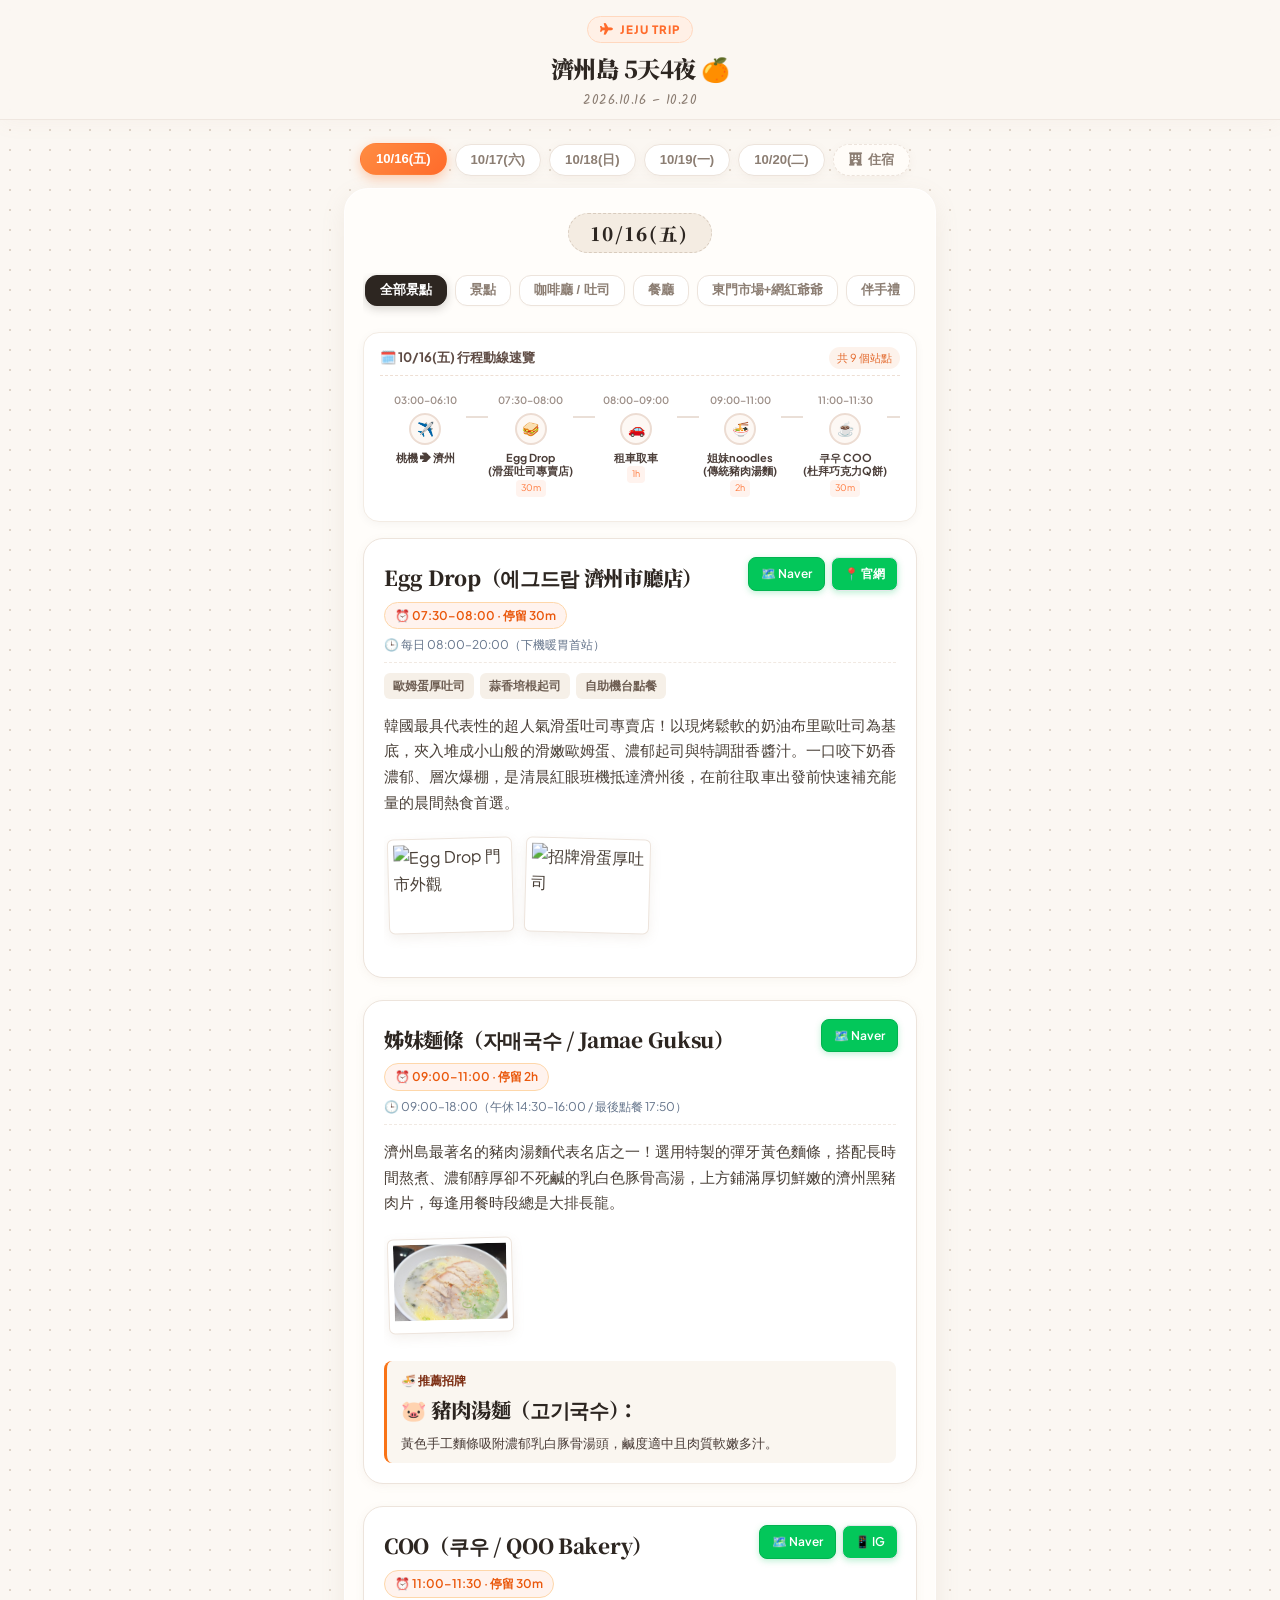
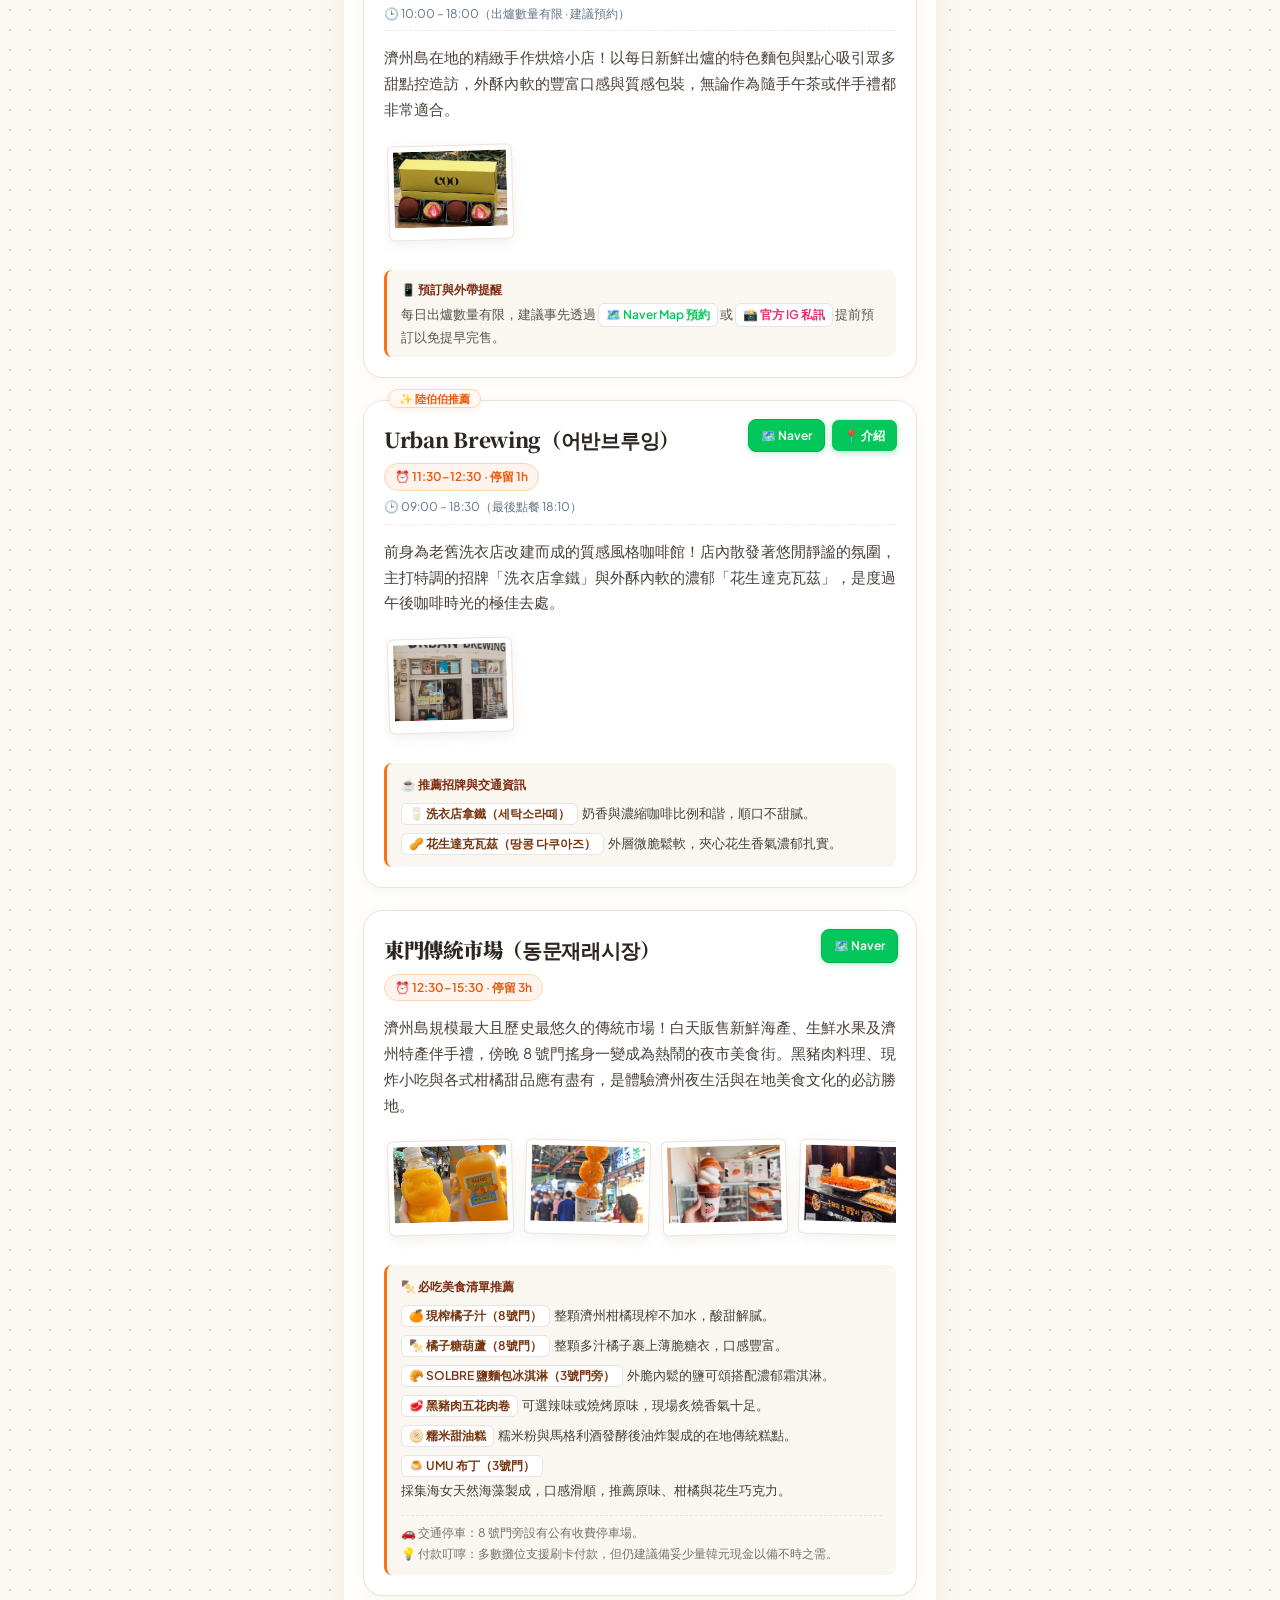
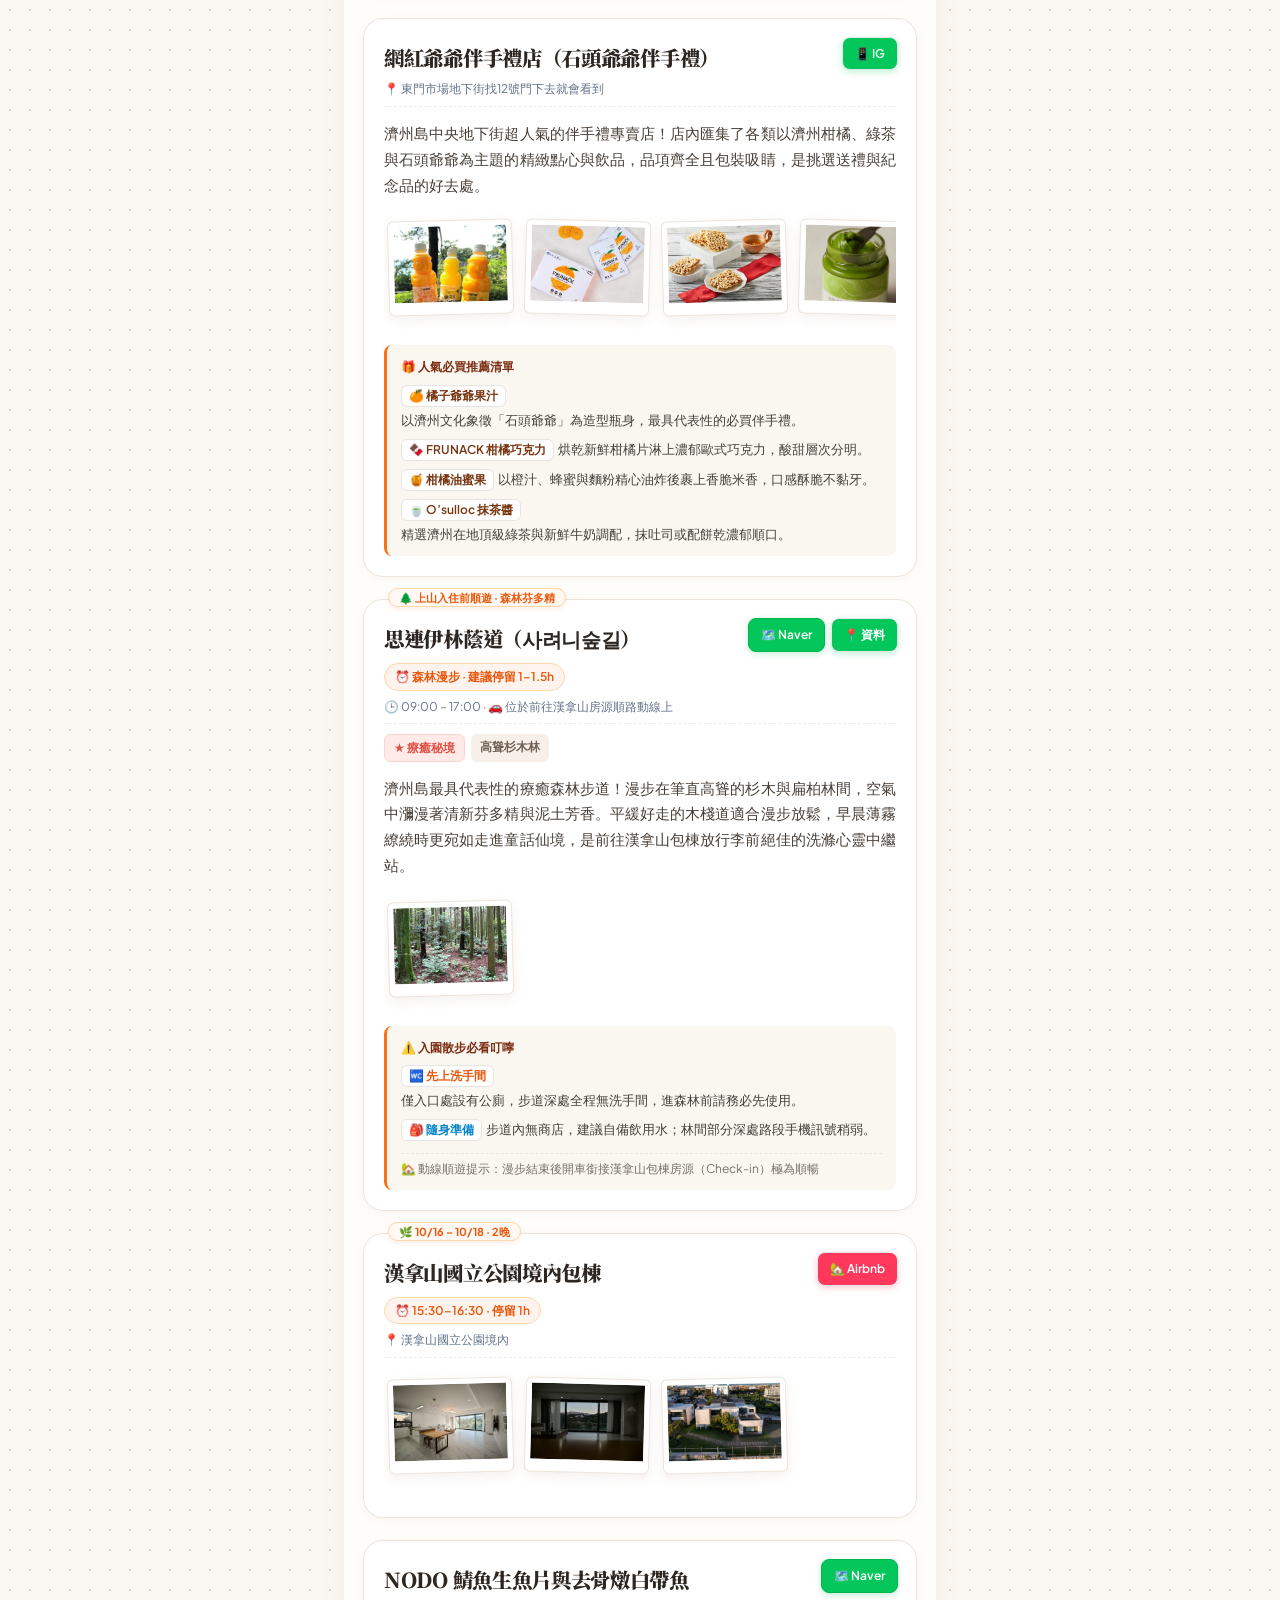
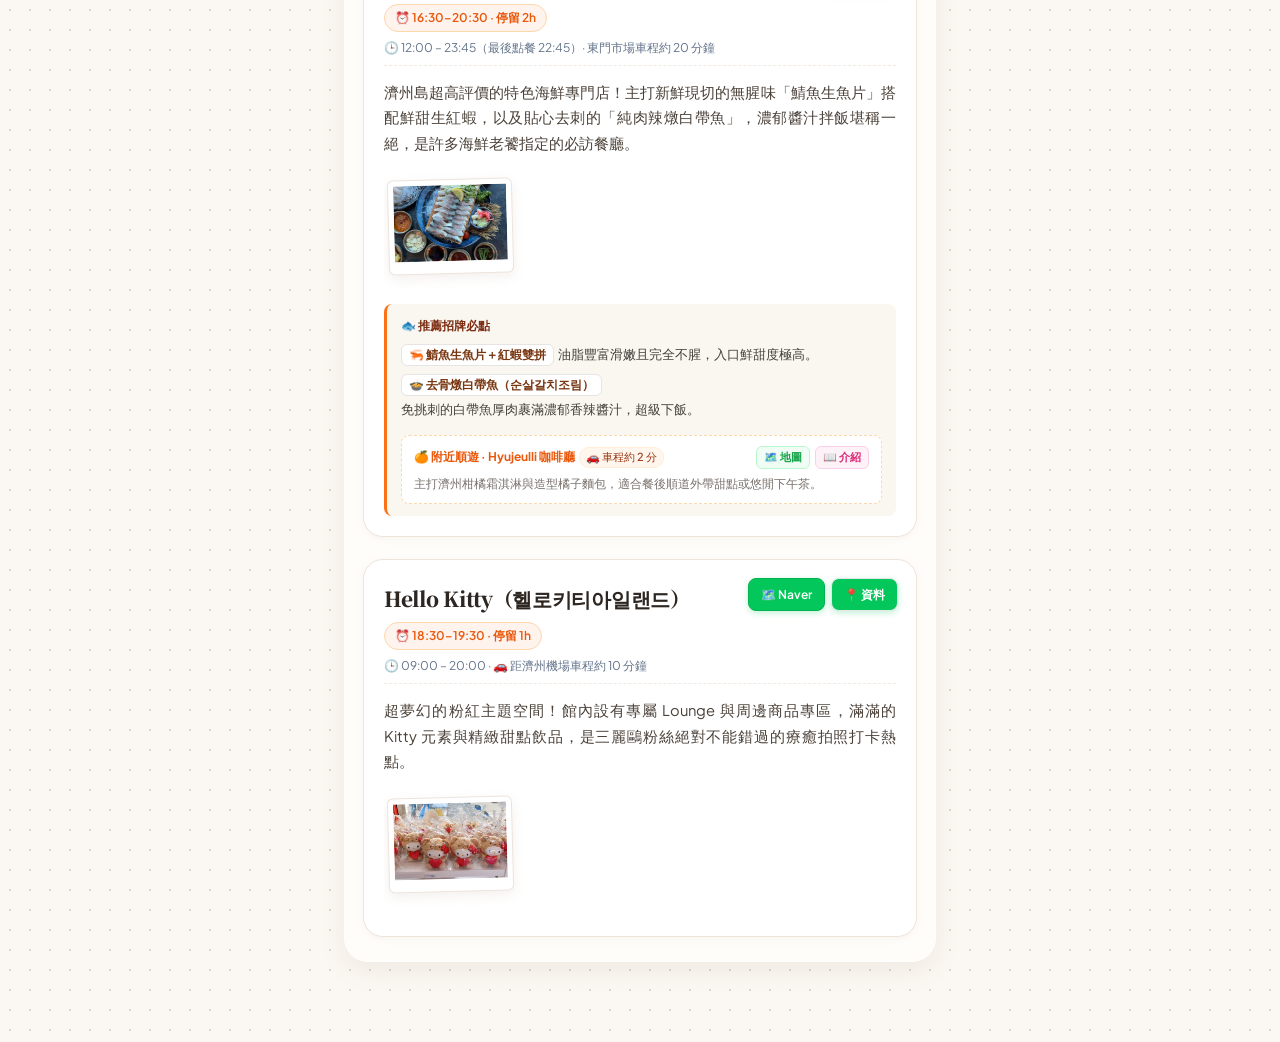
==== commit 2e4d7a7f: "d" ====
--- a/index.html
+++ b/index.html
@@ -4451,7 +4451,7 @@
 										<span style="background: #ffffff; border: 1px solid var(--border-soft); padding: 1px 7px; border-radius: 6px; font-weight: 600; color: #ea580c; font-size: 12px;">
 											🎫 登山路線選擇
 										</span>
-										<span>分為<strong>「收費登頂步道（約 ₩5,000）」</strong>與<strong>「免費海邊觀景步道」</strong>，欲俯瞰火山口盆地需購票登頂。</span>
+										<span>分為「收費登頂步道（約 ₩5,000）」與「免費海邊觀景步道」，欲俯瞰火山口盆地需購票登頂。</span>
 									</div>
 
 									<div style="display: flex; align-items: baseline; flex-wrap: wrap; gap: 4px;">
--- a/CSS/index.css
+++ b/CSS/index.css
@@ -12,17 +12,17 @@
     --bg-page: #fbf7f2;          /* 全局底色：輕柔燕麥奶 */
     --card-bg: #ffffff;          /* 卡片底色：純淨暖白 */
     --panel-bg: #fffdfa;         /* 手帳頁面：奶油紙色 */
-    
+
     --primary-orange: #ff782e;   /* 濟州鮮柑橘 */
     --primary-gradient: linear-gradient(135deg, #ff8c42 0%, #ff6b2b 100%);
     --accent-yellow: #fff3db;    /* 暖柚便利貼 */
     --accent-pink: #ffeae8;      /* 柔粉標籤 */
-    
+
     --text-main: #2d2621;        /* 主標題：深焙焦糖黑 */
     --text-body: #4a4038;        /* 正文：溫潤摩卡灰褐 */
     --text-sub: #8c7e73;         /* 副文字：淺焙暖灰 */
     --border-soft: #ede4dc;      /* 柔和分割線 */
-    
+
     --shadow-sm: 0 2px 8px rgba(168, 140, 118, 0.08);
     --shadow-md: 0 8px 24px rgba(168, 140, 118, 0.12);
     --shadow-hover: 0 12px 30px rgba(168, 140, 118, 0.18);
@@ -601,4 +601,626 @@
   pointer-events: none; /* 避免擋住點擊 */
   z-index: 2;
   letter-spacing: 0.5px;
-}+}
+
+/* 當日時間軸外框卡片 */
+.day-timeline-card {
+	background: #ffffff;
+	border-radius: 16px;
+	padding: 14px 16px;
+	margin: 12px 0 16px 0;
+	box-shadow: 0 2px 10px rgba(0, 0, 0, 0.04);
+	border: 1px solid #f3ece4;
+}
+
+.timeline-title {
+	display: flex;
+	justify-content: space-between;
+	align-items: center;
+	font-size: 13px;
+	font-weight: bold;
+	color: #5d4a43;
+	margin-bottom: 12px;
+	padding-bottom: 6px;
+	border-bottom: 1px dashed #eedfd4;
+}
+
+.timeline-badge {
+	font-size: 11px;
+	background: #fdf2eb;
+	color: #e36a2e;
+	padding: 2px 8px;
+	border-radius: 12px;
+	font-weight: normal;
+}
+
+/* 橫向滑動區（手機端滑動極順暢） */
+.timeline-scroll-container {
+	display: flex;
+	align-items: flex-start;
+	overflow-x: auto;
+	padding: 4px 4px 10px 4px;
+	scrollbar-width: thin;
+	-webkit-overflow-scrolling: touch;
+}
+
+.timeline-scroll-container::-webkit-scrollbar {
+	height: 4px;
+}
+.timeline-scroll-container::-webkit-scrollbar-thumb {
+	background: #ecdcd2;
+	border-radius: 4px;
+}
+
+/* 每個節點 */
+.timeline-step {
+	display: flex;
+	flex-direction: column;
+	align-items: center;
+	min-width: 82px;
+	flex-shrink: 0;
+	text-align: center;
+}
+
+.step-time {
+	font-size: 10px;
+	color: #9c8e87;
+	font-weight: 600;
+	margin-bottom: 4px;
+	white-space: nowrap;
+}
+
+.step-dot {
+	width: 32px;
+	height: 32px;
+	background: #fdf8f4;
+	border: 2px solid #ecdcd2;
+	border-radius: 50%;
+	display: flex;
+	align-items: center;
+	justify-content: center;
+	font-size: 14px;
+	transition: all 0.2s ease;
+}
+
+.timeline-step.active .step-dot {
+	background: #ff7a3d;
+	border-color: #ff7a3d;
+	box-shadow: 0 0 0 3px rgba(255, 122, 61, 0.2);
+}
+
+.step-name {
+	font-size: 11px;
+	font-weight: bold;
+	color: #4b3e39;
+	margin-top: 6px;
+	white-space: normal;      /* 從 nowrap 改為 normal 允許換行 */
+	line-height: 1.25;        /* 縮小行高避免上下間距過大 */
+	max-width: 90px;          /* 限制最大寬度避免把節點撐太寬 */
+	word-break: keep-all;     /* 避免中文字在奇怪位置斷行 */
+}
+
+.step-duration {
+	font-size: 9px;
+	color: #ff7a3d;
+	background: #fff3ee;
+	padding: 1px 5px;
+	border-radius: 4px;
+	margin-top: 2px;
+}
+
+/* 連接線 */
+.step-line {
+	width: 22px;
+	height: 2px;
+	background: #eadfd7;
+	margin-top: 24px;
+	flex-shrink: 0;
+}
+
+/* 點擊跳轉後的卡片柔和強調動畫 */
+.check-item.highlight-pulse {
+	transition: all 0.3s ease;
+	outline: 2px solid #ff7a3d !important;
+	box-shadow: 0 0 15px rgba(255, 122, 61, 0.35) !important;
+}
+
+/* 卡片主體設為相對定位基準 */
+.check-item.has-top-right-map {
+  position: relative;
+}
+
+/* 右上角地圖按鈕定位與樣式 */
+.check-item.has-top-right-map .map-actions-top-right {
+  position: absolute;
+  top: 18px;
+  right: 18px;
+  margin: 0;
+  z-index: 2;
+}
+
+.check-item.has-top-right-map .map-actions-top-right .btn-map {
+  display: inline-flex;
+  align-items: center;
+  justify-content: center;
+  gap: 4px;
+  padding: 6px 12px;
+  font-size: 12px;
+  font-weight: 600;
+  border-radius: 8px;
+  text-decoration: none;
+  background-color: #03c75a;
+  color: #ffffff;
+  box-shadow: 0 2px 6px rgba(3, 199, 90, 0.25);
+  transition: all 0.2s ease;
+  white-space: nowrap;
+}
+
+.check-item.has-top-right-map .map-actions-top-right .btn-map:hover {
+  background-color: #02b150;
+  transform: translateY(-1px);
+}
+
+/* 標題與快捷資訊列保留右側避讓寬度，避免與按鈕重疊 */
+.check-item.has-top-right-map .card-title-row,
+.check-item.has-top-right-map .quick-meta-bar {
+  padding-right: 90px;
+}
+
+/* --- 上方時間資訊區重構 --- */
+.trip-time-row {
+  display: flex;
+  align-items: center;
+  gap: 8px;
+  margin-top: 6px;
+  margin-bottom: 8px;
+}
+
+/* 行程時間膠囊貼紙 */
+.trip-schedule-badge {
+  display: inline-flex;
+  align-items: center;
+  gap: 4px;
+  background: #fff3ee;
+  color: #ea580c;
+  border: 1px solid #fed7aa;
+  padding: 3px 10px;
+  border-radius: 20px;
+  font-size: 12px;
+  font-weight: 600;
+}
+
+/* 營業時間乾淨字串 */
+.trip-open-time {
+  font-size: 12px;
+  color: #64748b;
+  display: flex;
+  align-items: center;
+  gap: 5px;
+  padding-bottom: 8px;
+  margin-bottom: 10px;
+  border-bottom: 1px dashed #f1e9e2;
+  line-height: 1.4;
+}
+
+/* --- 下方推薦招牌卡片重構（告別死黃厚框） --- */
+.menu-recommend-box {
+  background: #faf6f0;
+  border-left: 3px solid #f97316;
+  border-radius: 8px;
+  padding: 10px 14px;
+  margin-top: 12px;
+}
+
+.menu-recommend-title {
+  font-size: 12px;
+  font-weight: bold;
+  color: #7c2d12;
+  display: flex;
+  align-items: center;
+  gap: 4px;
+  margin-bottom: 4px;
+}
+
+.menu-recommend-content {
+  font-size: 13px;
+  color: #4b3e39;
+  line-height: 1.5;
+}
+
+/* 精緻手帳感小緞帶標籤：完美掛在卡片頂部邊框 */
+.border-top-badge {
+	position: absolute;
+	top: -12px;                      /* 剛好一半在卡片外、一半在卡片內 */
+	left: 24px;                      /* 靠左微調 */
+	background: #fff8f3;            /* 溫潤淡杏色 */
+	border: 1.5px solid #fed7aa;     /* 溫和橘色細邊框 */
+	color: #ea580c;                 /* 暖橘色字體 */
+	padding: 3px 10px;
+	border-radius: 14px;             /* 圓潤膠囊感 */
+	font-size: 11px;
+	font-weight: 700;
+	display: inline-flex;
+	align-items: center;
+	gap: 4px;
+	box-shadow: 0 2px 5px rgba(234, 88, 12, 0.1); /* 柔和微立體陰影 */
+	z-index: 5;
+	line-height: 1;
+}
+
+/* 交通指南外層卡片 (E0 / 常駐) */
+.trans-card {
+  background: #ffffff;
+  border: 1px solid #efeae6;
+  border-radius: 16px;
+  padding: 18px;
+  box-shadow: 0 4px 20px rgba(139, 126, 116, 0.05);
+  font-family: -apple-system, BlinkMacSystemFont, "Segoe UI", "PingFang TC", "Microsoft JhengHei", sans-serif;
+  color: #4a4542;
+  margin: 16px 0;
+}
+
+/* 標題與標籤區 */
+.trans-header {
+  margin-bottom: 14px;
+}
+.trans-title {
+  font-size: 18px;
+  font-weight: 700;
+  color: #2d2a29;
+  display: flex;
+  align-items: center;
+  gap: 6px;
+  margin-bottom: 8px;
+}
+.trans-title small {
+  font-size: 13px;
+  color: #8c8581;
+  font-weight: normal;
+}
+.trans-tags {
+  display: flex;
+  gap: 6px;
+  flex-wrap: wrap;
+}
+.trans-tag {
+  font-size: 11px;
+  padding: 3px 8px;
+  border-radius: 6px;
+  font-weight: 500;
+  background: #f5f2f0;
+  color: #706965;
+}
+.trans-tag.must {
+  background: #fff0eb;
+  color: #e0533c;
+  font-weight: 600;
+}
+
+/* 警示 banner */
+.warn-banner {
+  background: #fff3f0;
+  border: 1px solid #ffe1d9;
+  border-radius: 8px;
+  padding: 8px 12px;
+  font-size: 12.5px;
+  color: #c83c23;
+  font-weight: 600;
+  display: flex;
+  align-items: center;
+  gap: 6px;
+  margin-bottom: 12px;
+}
+
+.trans-desc {
+  font-size: 13px;
+  line-height: 1.6;
+  color: #615a56;
+  margin-bottom: 16px;
+}
+
+/* 行程方案區塊 */
+.scheme-title {
+  font-size: 14px;
+  font-weight: 700;
+  color: #3d3a38;
+  margin-bottom: 10px;
+  display: flex;
+  align-items: center;
+  gap: 6px;
+}
+
+/* BUS 方案主要卡片 */
+.bus-info-card {
+  background: #fbfaf8;
+  border: 1.5px solid #ede8e4;
+  border-radius: 12px;
+  padding: 14px;
+  margin-bottom: 14px;
+}
+
+.bus-info-header {
+  display: flex;
+  justify-content: space-between;
+  align-items: center;
+  border-bottom: 1px dashed #e5dfda;
+  padding-bottom: 8px;
+  margin-bottom: 10px;
+}
+.bus-info-title {
+  font-size: 14px;
+  font-weight: 700;
+  color: #0284c7;
+  display: flex;
+  align-items: center;
+  gap: 4px;
+}
+.bus-info-badge {
+  font-size: 11px;
+  background: #f0f9ff;
+  color: #0369a1;
+  padding: 2px 7px;
+  border-radius: 4px;
+  font-weight: 600;
+}
+
+/* 票價 & 班次 雙欄 (Flex) 排版 */
+.bus-grid {
+  display: flex;
+  gap: 16px;
+  margin-bottom: 10px;
+}
+.bus-grid-col {
+  flex: 1;
+  background: #ffffff;
+  border: 1px solid #f0eae5;
+  border-radius: 8px;
+  padding: 8px 10px;
+}
+.bus-grid-label {
+  font-size: 11px;
+  color: #8c8581;
+  font-weight: 600;
+  display: flex;
+  align-items: center;
+  gap: 3px;
+  margin-bottom: 4px;
+}
+.bus-grid-value {
+  font-size: 12px;
+  color: #3d3a38;
+  font-weight: 500;
+}
+.bus-grid-value strong {
+  color: #1a1918;
+}
+
+/* 路線流程盒子 */
+.route-box {
+  background: #fffaf5;
+  border: 1px solid #ffd8c2;
+  border-radius: 8px;
+  padding: 10px;
+  margin-bottom: 10px;
+}
+.route-header {
+  font-size: 11.5px;
+  font-weight: 700;
+  color: #c2410c;
+  margin-bottom: 6px;
+  display: flex;
+  align-items: center;
+  gap: 4px;
+}
+.route-flow {
+  font-size: 11px;
+  color: #7c2d12;
+  line-height: 1.5;
+  display: flex;
+  flex-wrap: wrap;
+  gap: 4px;
+  align-items: center;
+}
+.route-step {
+  background: #ffffff;
+  border: 1px solid #ffedd5;
+  padding: 2px 6px;
+  border-radius: 4px;
+  white-space: nowrap;
+}
+.route-arrow {
+  color: #fdba74;
+  font-weight: bold;
+}
+
+/* 註腳、小提醒 */
+.bus-tips {
+  font-size: 11px;
+  color: #8c8581;
+  line-height: 1.5;
+  display: flex;
+  flex-direction: column;
+  gap: 2px;
+}
+
+/* 方案 B：電動車 */
+.bike-info-card {
+  background: #ffffff;
+  border: 1px solid #ede8e4;
+  border-radius: 12px;
+  padding: 12px 14px;
+  display: flex;
+  justify-content: space-between;
+  align-items: flex-start;
+  gap: 10px;
+}
+.bike-title {
+  font-size: 13.5px;
+  font-weight: 700;
+  color: #d97706;
+  display: flex;
+  align-items: center;
+  gap: 4px;
+  margin-bottom: 4px;
+}
+.bike-badge {
+  font-size: 10.5px;
+  background: #fef3c7;
+  color: #b45309;
+  padding: 2px 6px;
+  border-radius: 4px;
+  font-weight: 600;
+}
+.bike-text {
+  font-size: 12px;
+  color: #615a56;
+  line-height: 1.5;
+}
+
+/* 底部總結 */
+.trans-footer {
+  margin-top: 14px;
+  border-top: 1px dashed #e5dfda;
+  padding-top: 12px;
+  display: flex;
+  flex-direction: column;
+  gap: 8px;
+}
+.footer-tip {
+  font-size: 12px;
+  line-height: 1.5;
+  color: #706965;
+  display: flex;
+  gap: 6px;
+}
+.footer-tip strong {
+  color: #3d3a38;
+}/* --- 牛島交通：方案 A & B 手帳雙卡模組 --- */
+.udo-plan-container {
+  display: flex;
+  flex-direction: column;
+  gap: 12px;
+  margin-top: 8px;
+}
+
+/* 方案小卡共通結構 */
+.udo-plan-card {
+  background: #ffffff;
+  border-radius: 12px;
+  padding: 12px 14px;
+  border: 1px solid #e7e5e4;
+  box-shadow: 0 2px 8px rgba(0, 0, 0, 0.02);
+  display: flex;
+  flex-direction: column;
+  gap: 8px;
+}
+
+/* 方案 A：公車專屬配色（清爽天藍系） */
+.plan-bus {
+  border-left: 4px solid #0284c7;
+  background: #fbfdfe;
+}
+.plan-bus .plan-title {
+  color: #0369a1;
+}
+.plan-bus .plan-badge {
+  background: #e0f2fe;
+  color: #0369a1;
+}
+
+/* 方案 B：電動車專屬配色（溫暖珊瑚橘系） */
+.plan-bike {
+  border-left: 4px solid #ea580c;
+  background: #fffbf9;
+}
+.plan-bike .plan-title {
+  color: #c2410c;
+}
+.plan-bike .plan-badge {
+  background: #ffedd5;
+  color: #c2410c;
+}
+
+/* 卡片頂部 */
+.udo-plan-head {
+  display: flex;
+  justify-content: space-between;
+  align-items: center;
+  flex-wrap: wrap;
+  gap: 6px;
+}
+.udo-plan-head .plan-title {
+  font-size: 13.5px;
+  font-weight: 700;
+  display: flex;
+  align-items: center;
+  gap: 4px;
+}
+.udo-plan-head .plan-badge {
+  font-size: 11px;
+  font-weight: 600;
+  padding: 2px 7px;
+  border-radius: 4px;
+}
+
+/* 關鍵條列資訊 */
+.plan-meta-pills {
+  display: flex;
+  flex-wrap: wrap;
+  gap: 6px;
+}
+.plan-pill {
+  font-size: 11px;
+  padding: 3px 7px;
+  border-radius: 5px;
+  background: #ffffff;
+  border: 1px solid #e7e5e4;
+  color: #44403c;
+  display: inline-flex;
+  align-items: center;
+  gap: 3px;
+}
+
+/* 逆時針路線盒 */
+.plan-route-box {
+  background: #fff7ed;
+  border: 1px solid #fed7aa;
+  border-radius: 6px;
+  padding: 7px 9px;
+  font-size: 11px;
+  color: #9a3412;
+  line-height: 1.45;
+}
+.plan-route-title {
+  font-weight: 700;
+  margin-bottom: 3px;
+  color: #c2410c;
+}
+.plan-route-steps {
+  color: #ea580c;
+}
+
+/* 說明內文 */
+.plan-desc {
+  font-size: 12px;
+  color: #57534e;
+  line-height: 1.5;
+  margin: 0;
+}
+
+/* 底部注意提醒條（固定字級，避免被外層 h/strong 放大） */
+.plan-sub-tip {
+  font-size: 11px !important;
+  color: #78716c !important;
+  font-weight: normal !important;
+  background: rgba(0, 0, 0, 0.02);
+  padding: 5px 8px;
+  border-radius: 6px;
+  line-height: 1.4;
+  border: 1px dashed #e7e5e4;
+}
+.plan-sub-tip strong {
+  font-size: 11px !important;
+  color: #44403c !important;
+  font-weight: 600 !important;
+}
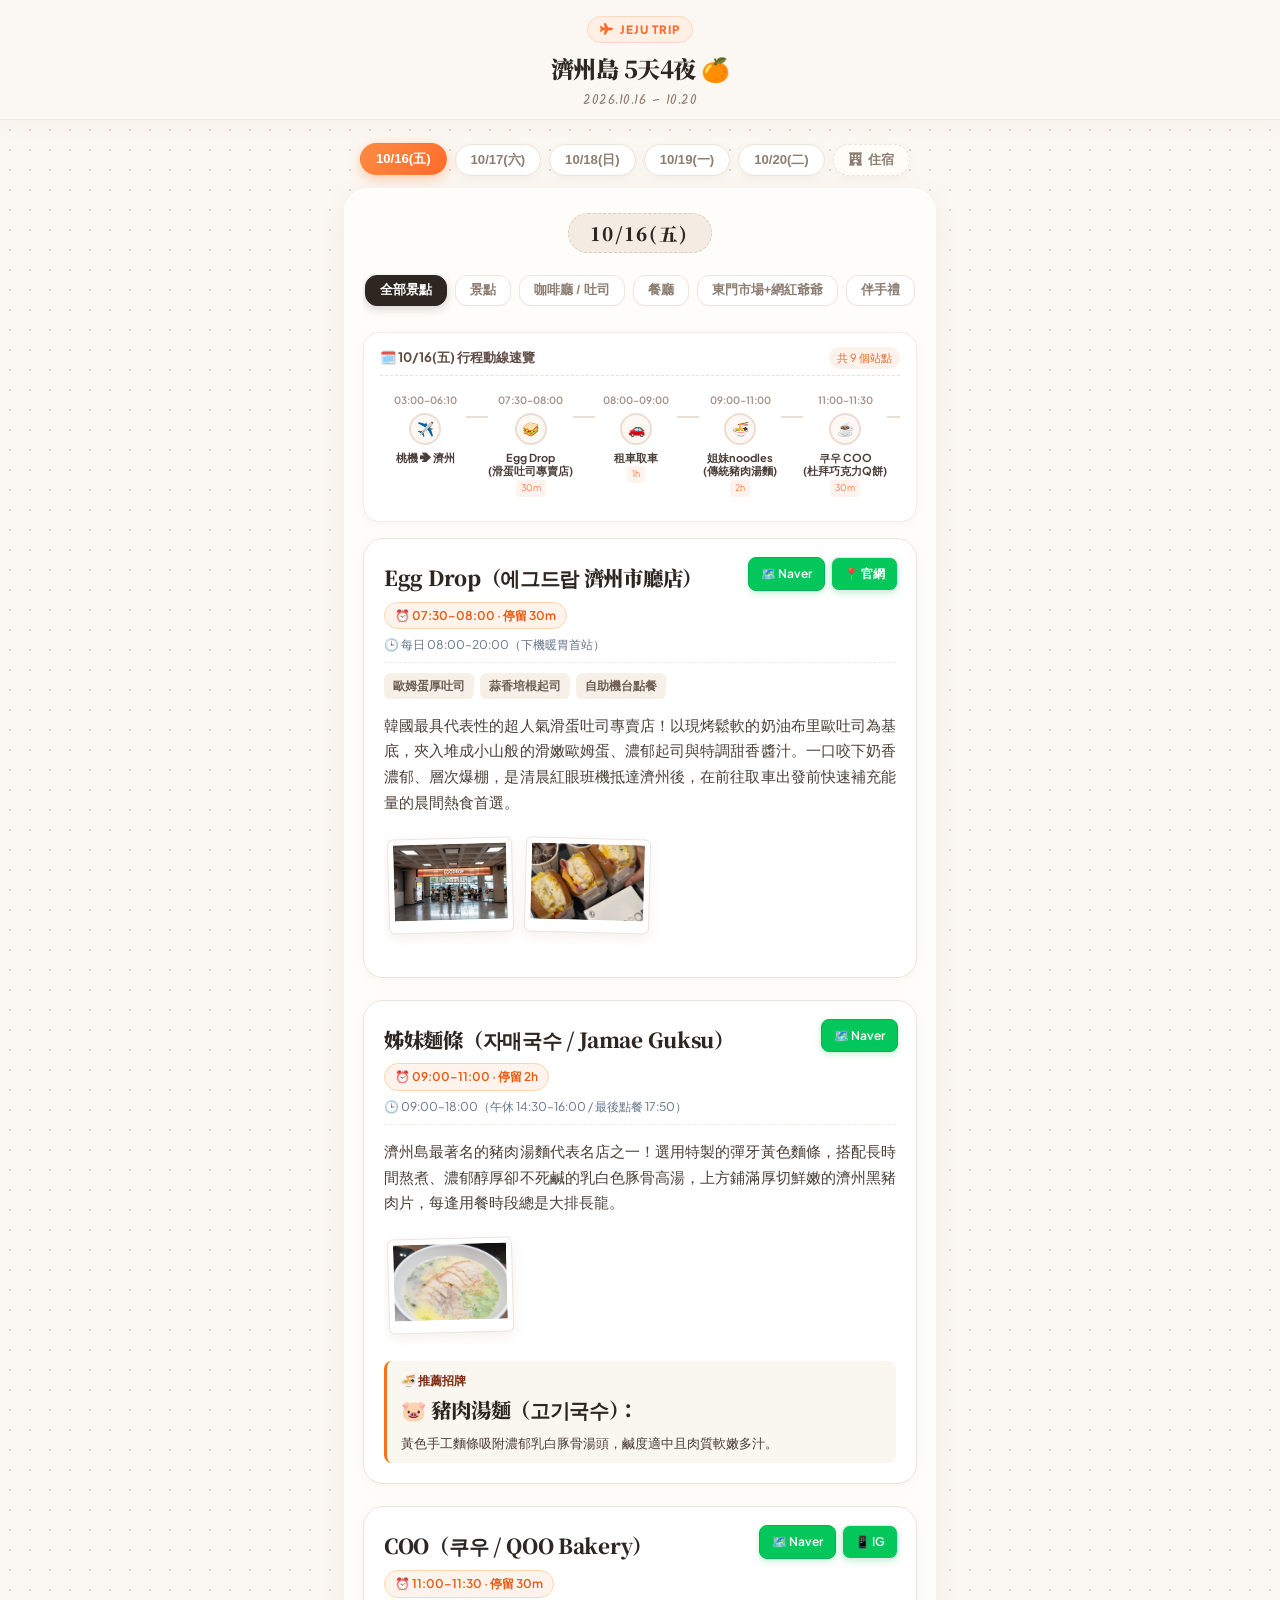
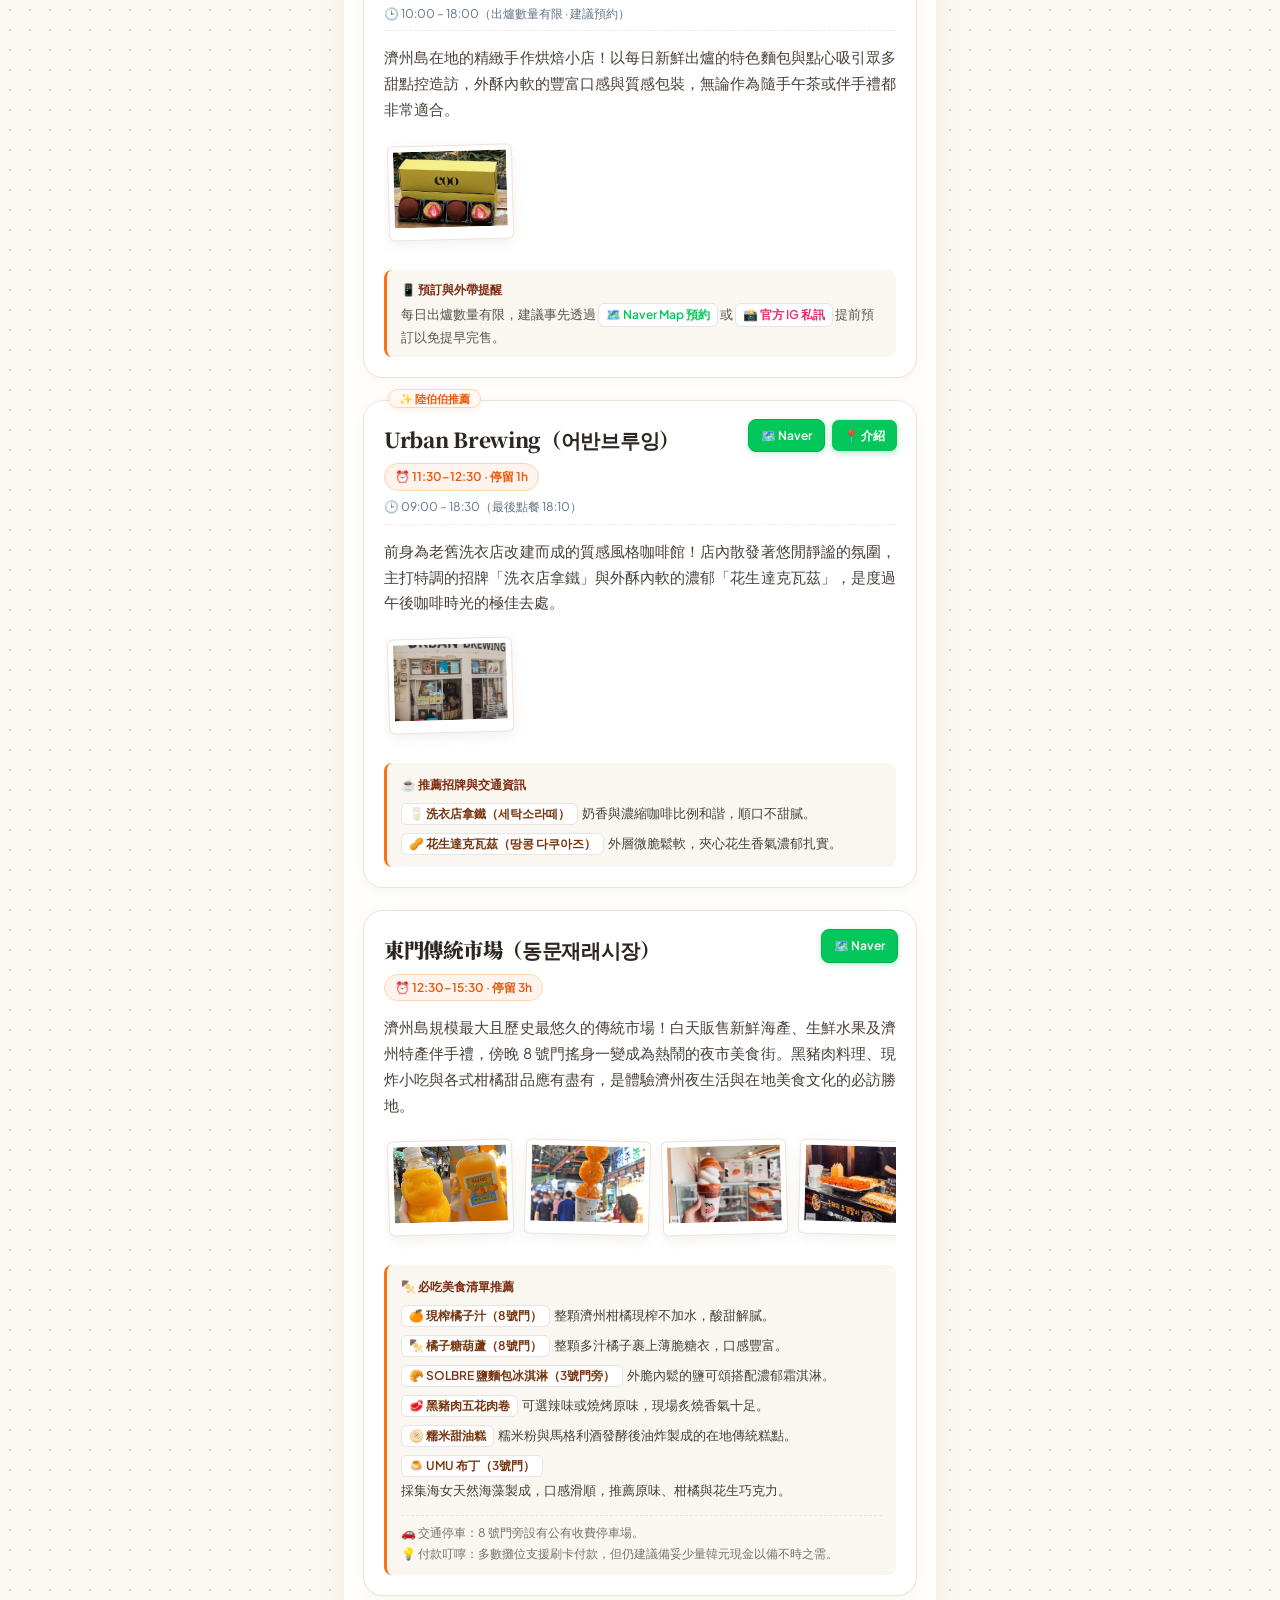
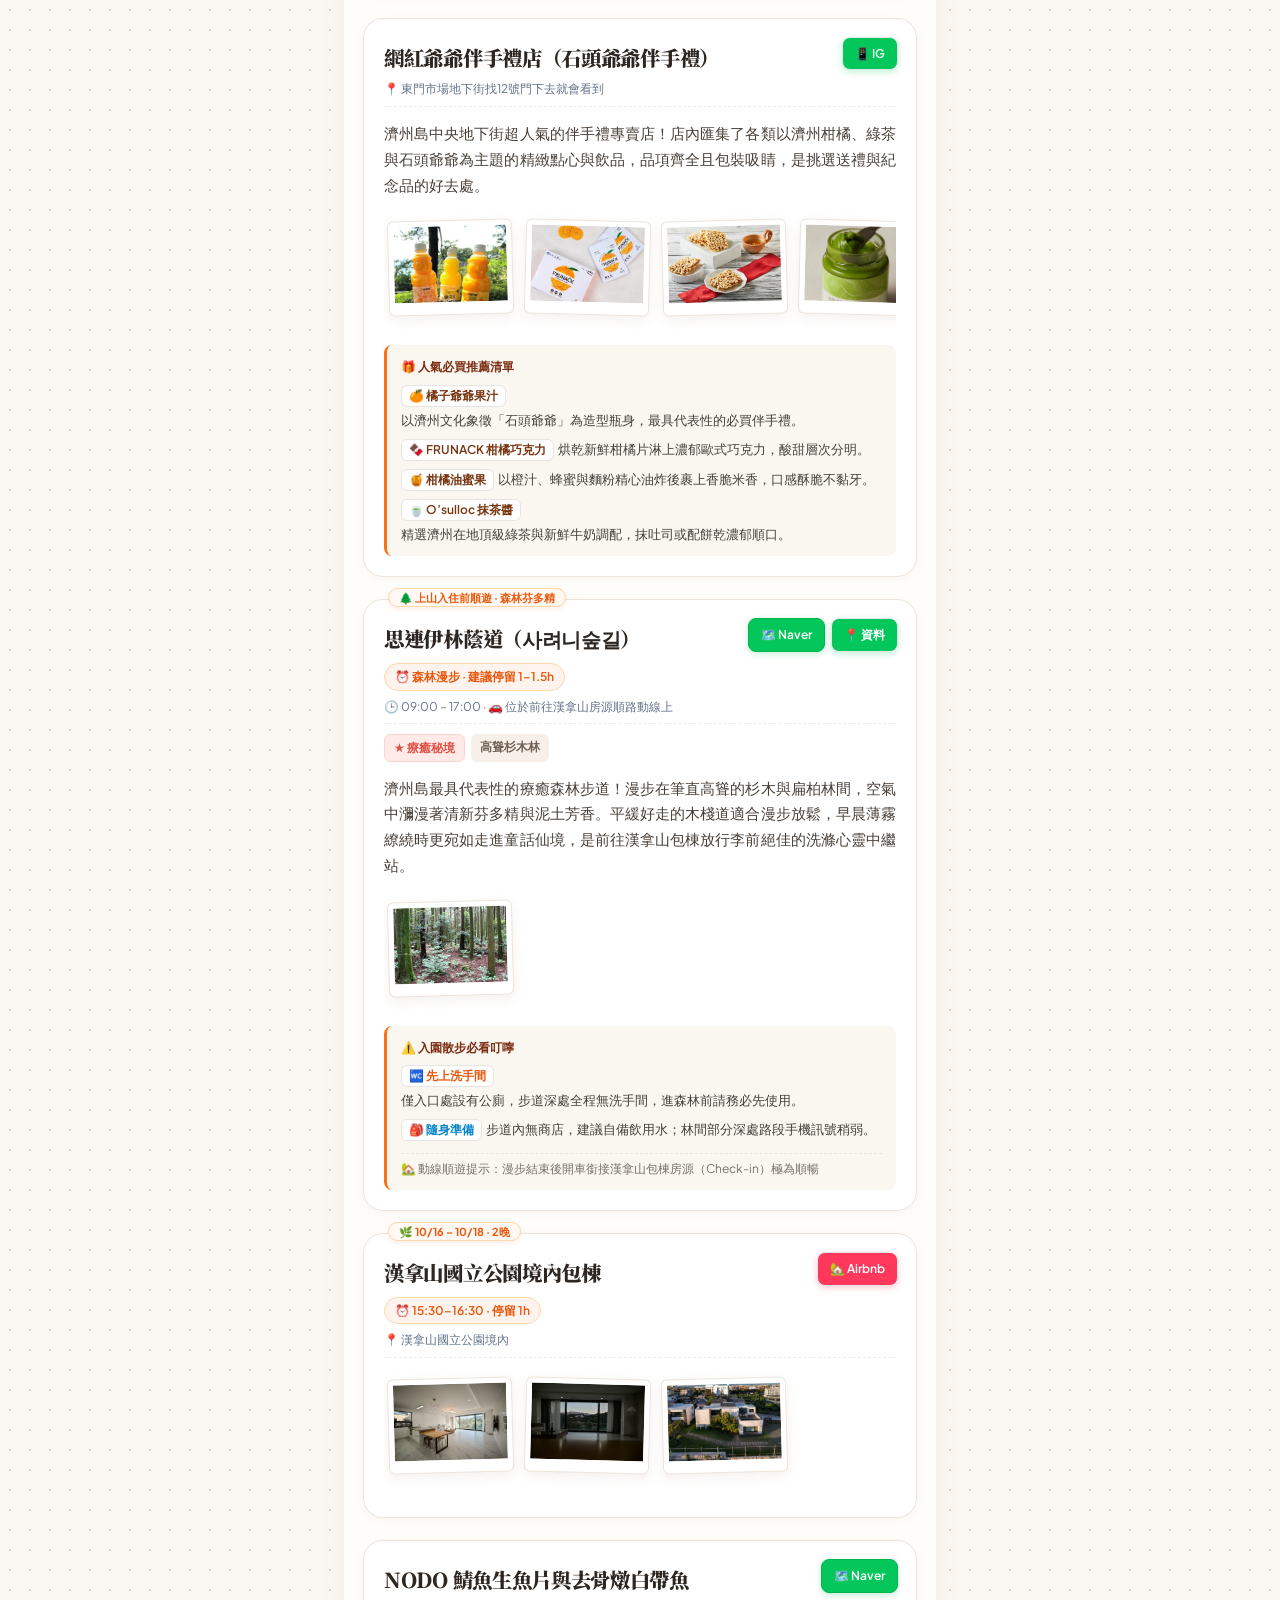
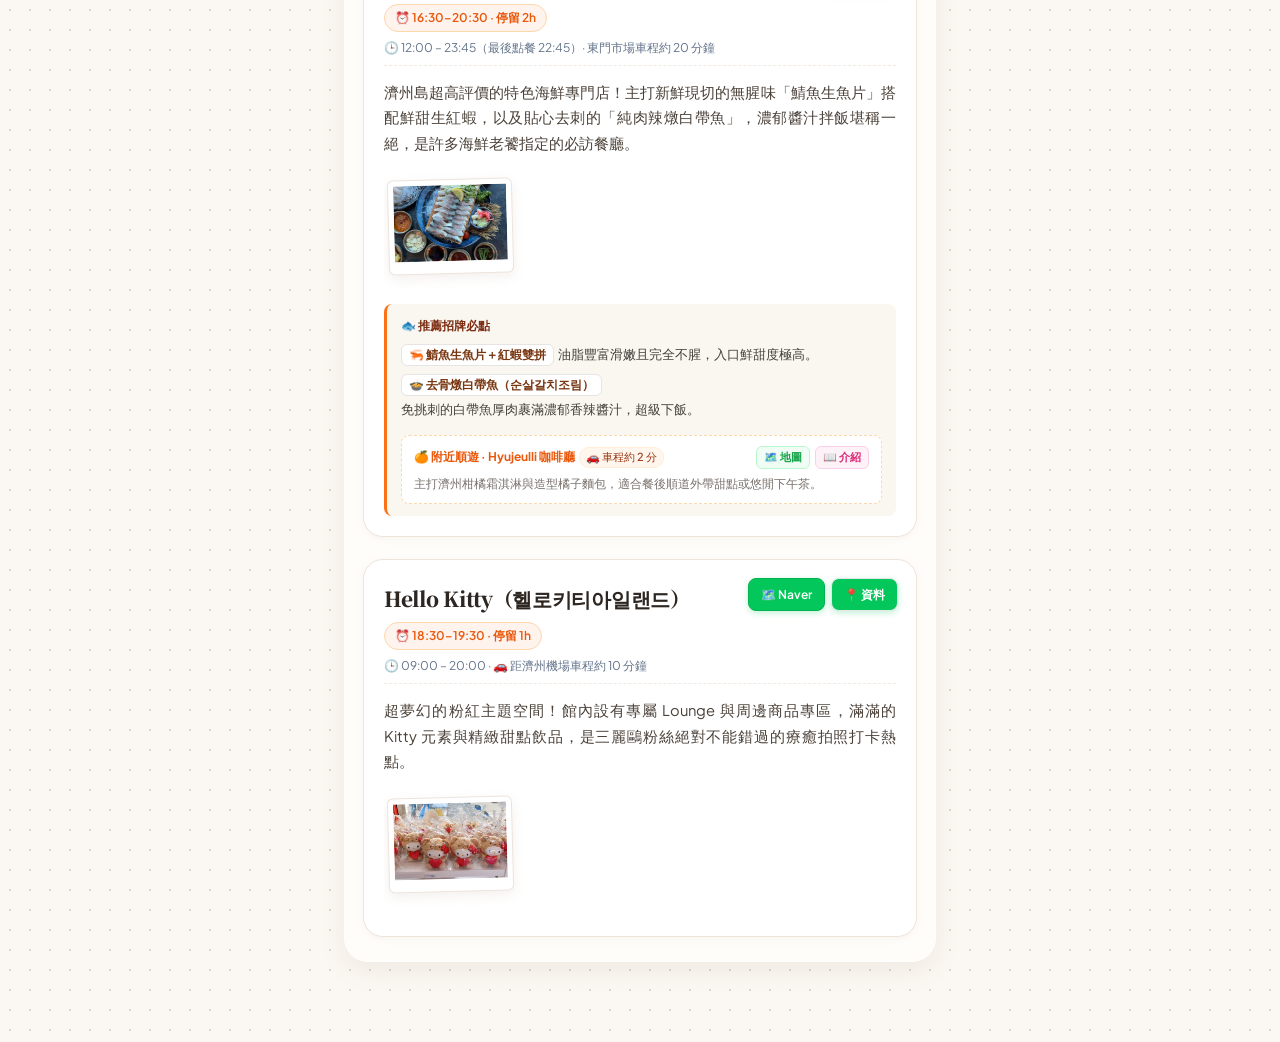
==== commit c2513ad2: "d" ====
--- a/index.html
+++ b/index.html
@@ -197,8 +197,8 @@
 
 							<!-- Galeria dagiti ladawan -->
 							<div class="item-gallery">
-								<img src="IMG/EggDrop/店面.jfif" alt="Egg Drop 門市外觀" onclick="openModal(this)" />
-								<img src="IMG/EggDrop/吐司.jfif" alt="招牌滑蛋厚吐司" onclick="openModal(this)" />
+								<img src="img/EggDrop/店面.jfif" alt="Egg Drop 門市外觀" onclick="openModal(this)" />
+								<img src="img/EggDrop/吐司.jfif" alt="招牌滑蛋厚吐司" onclick="openModal(this)" />
 							</div>
 						</div>
 					</div>
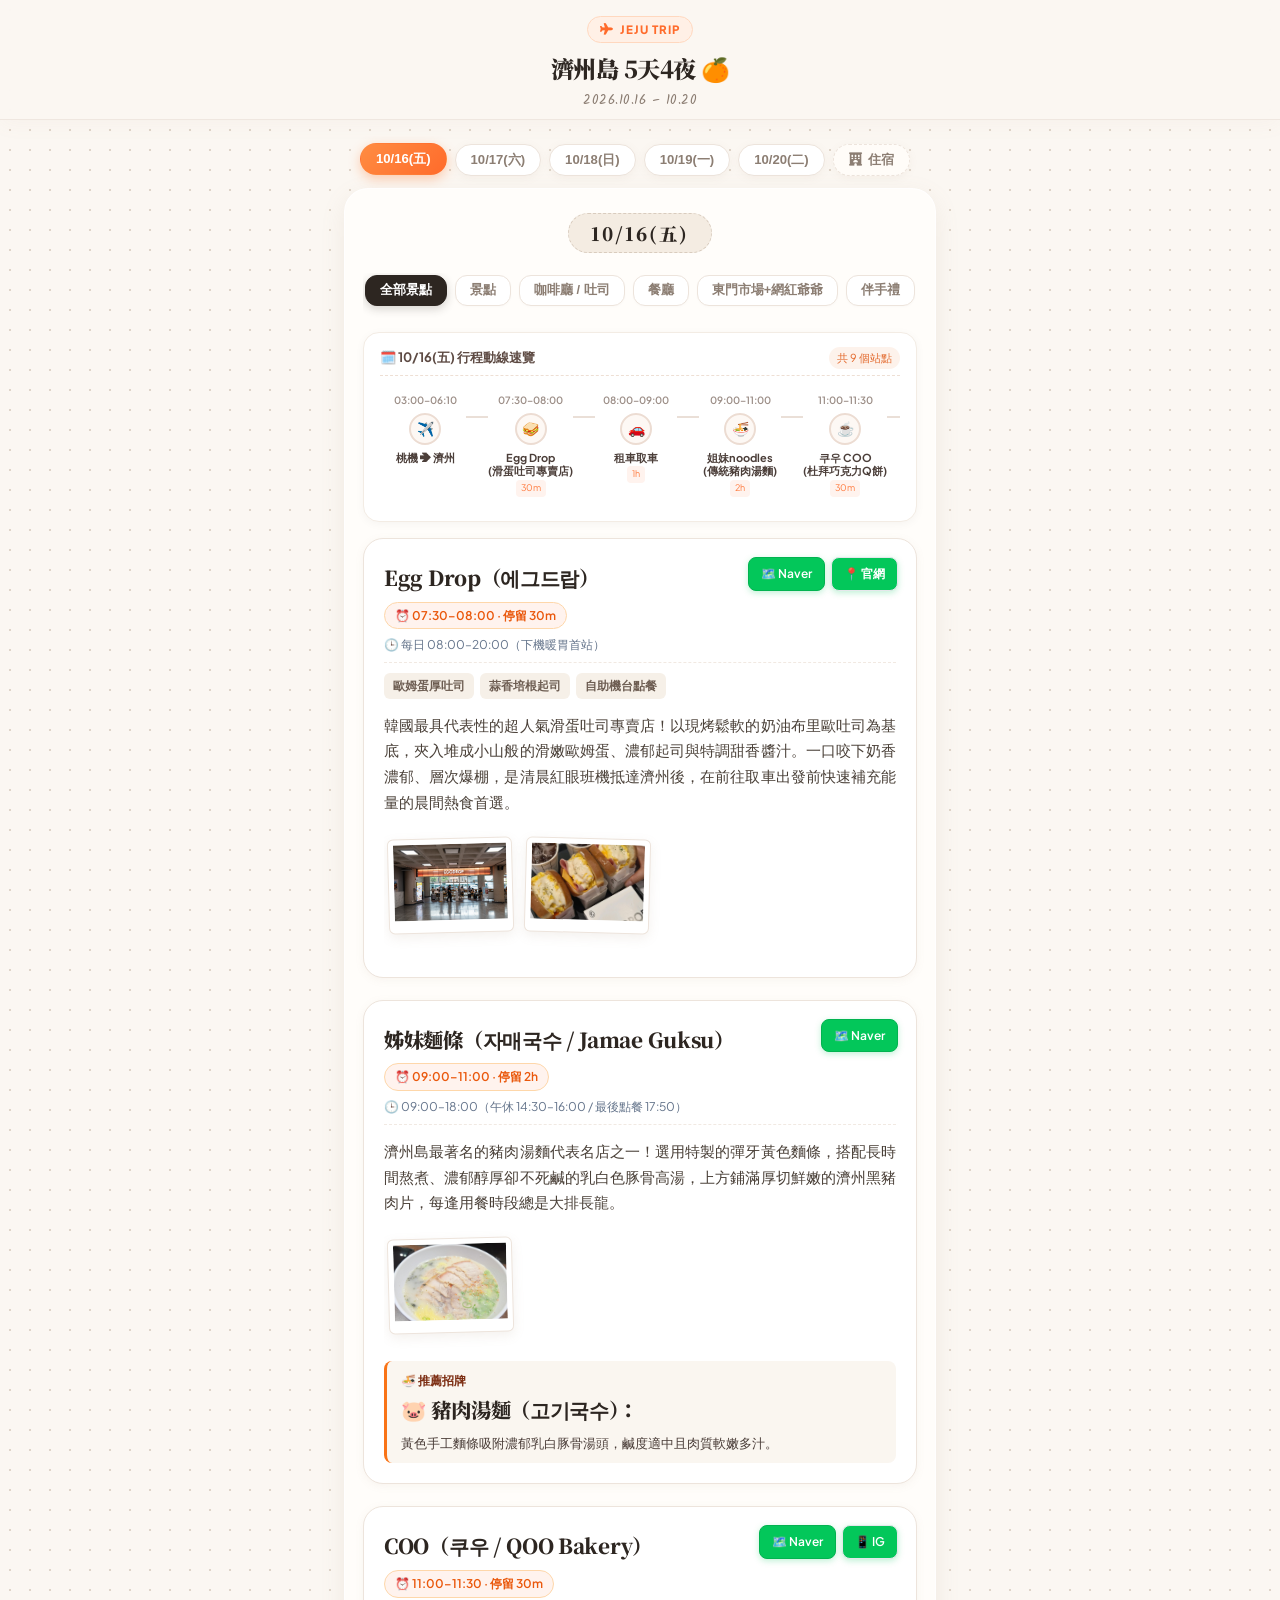
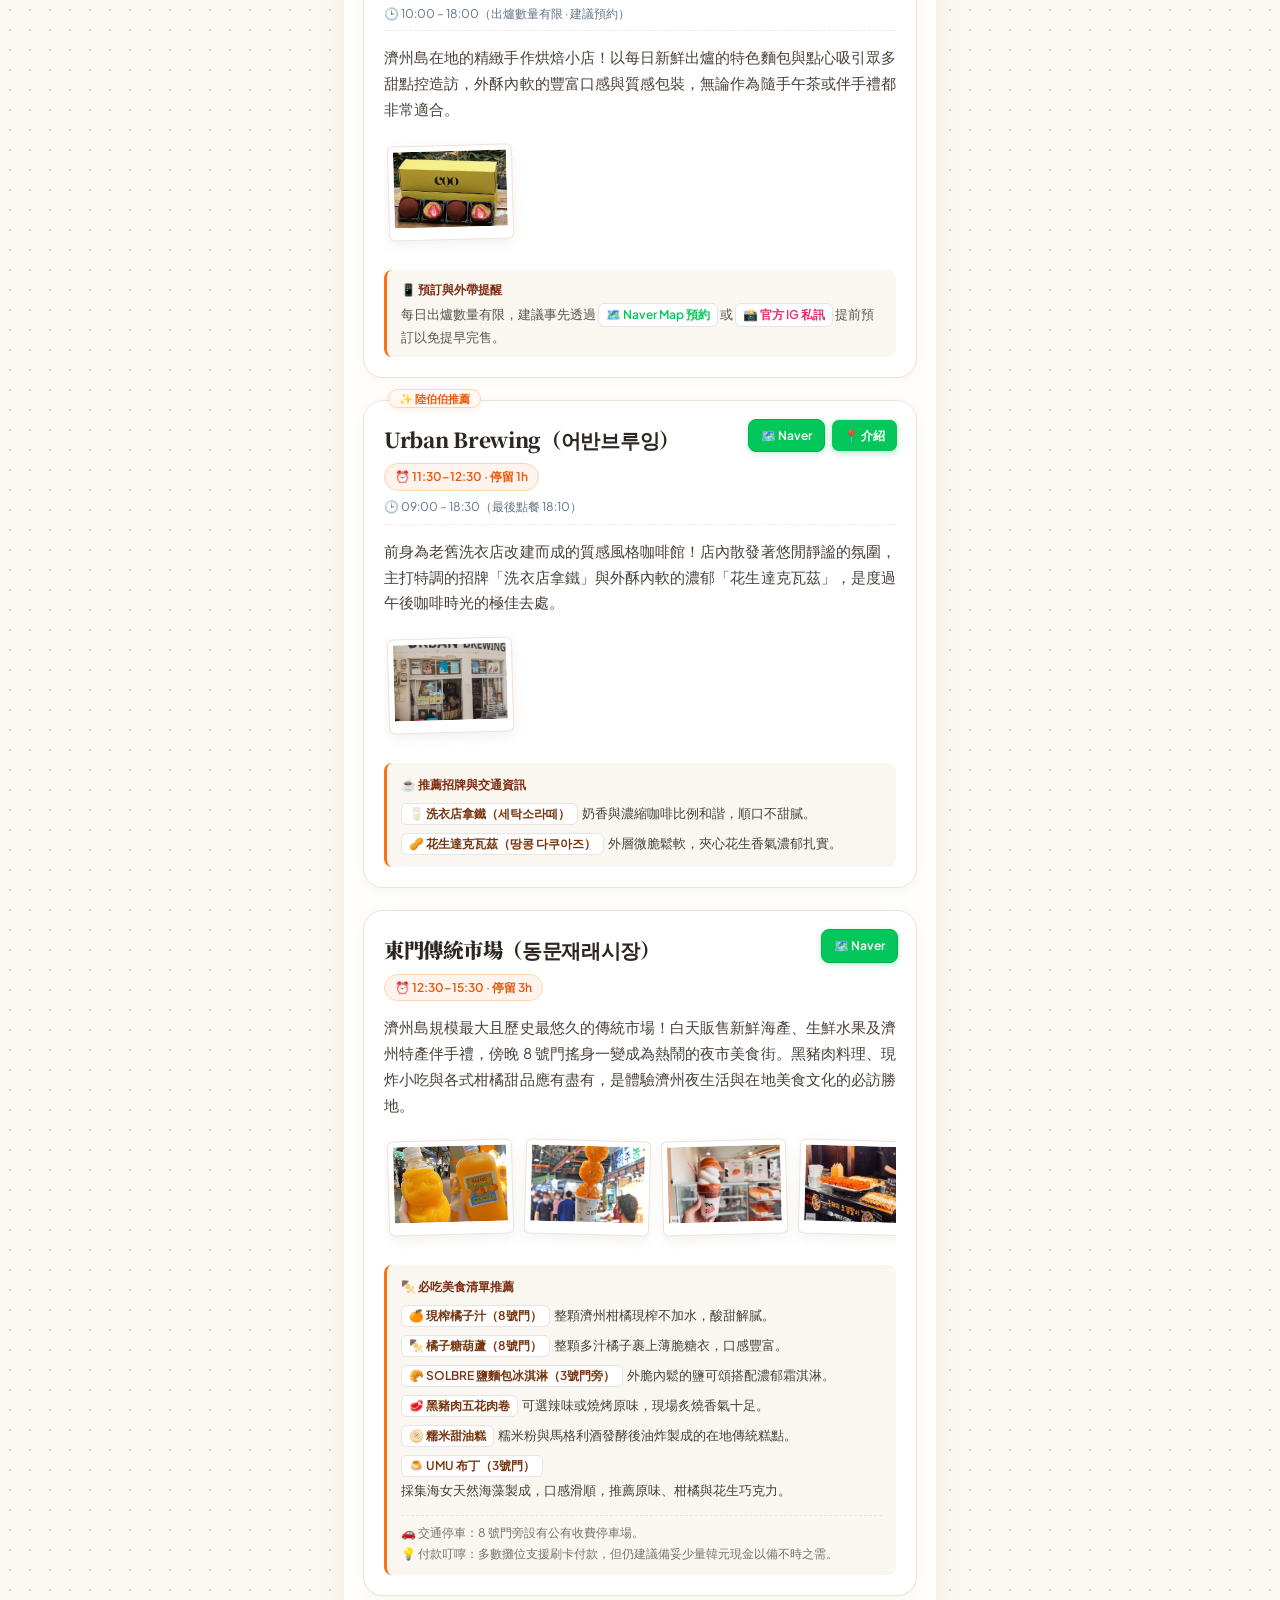
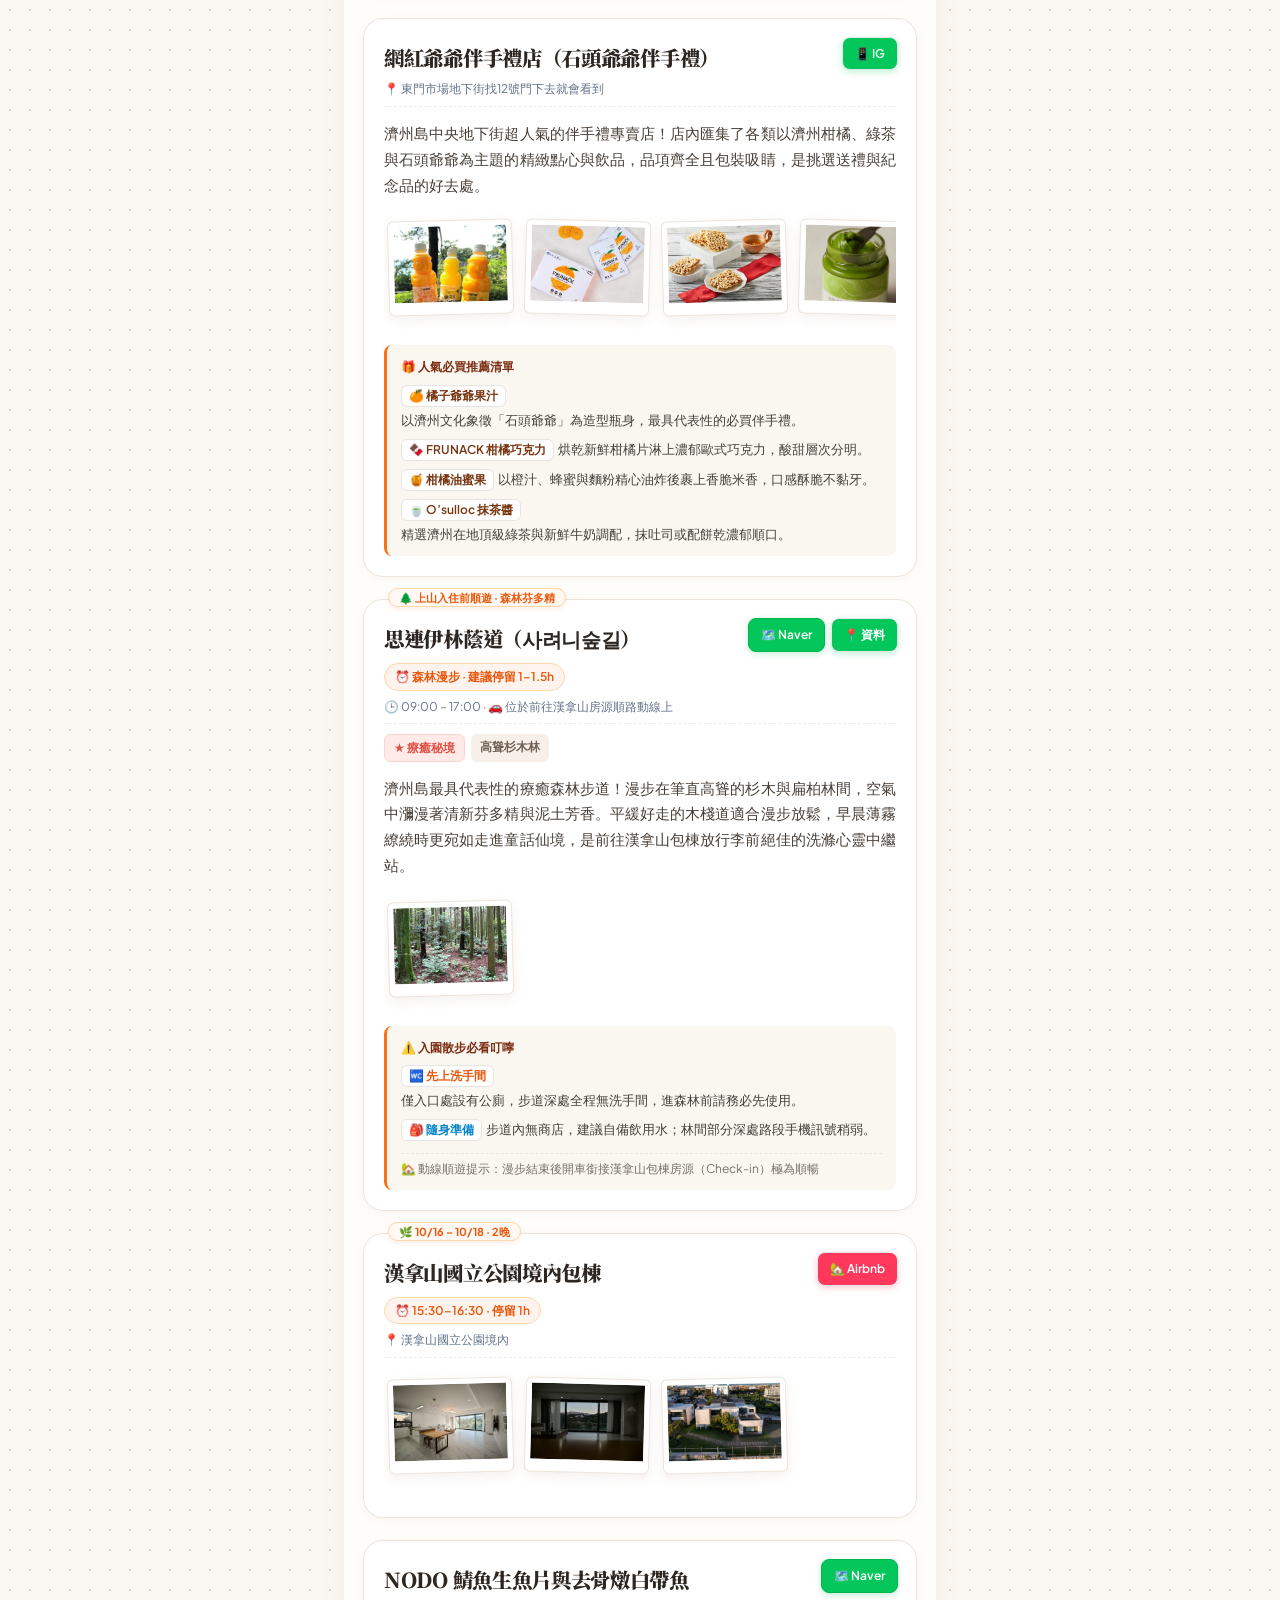
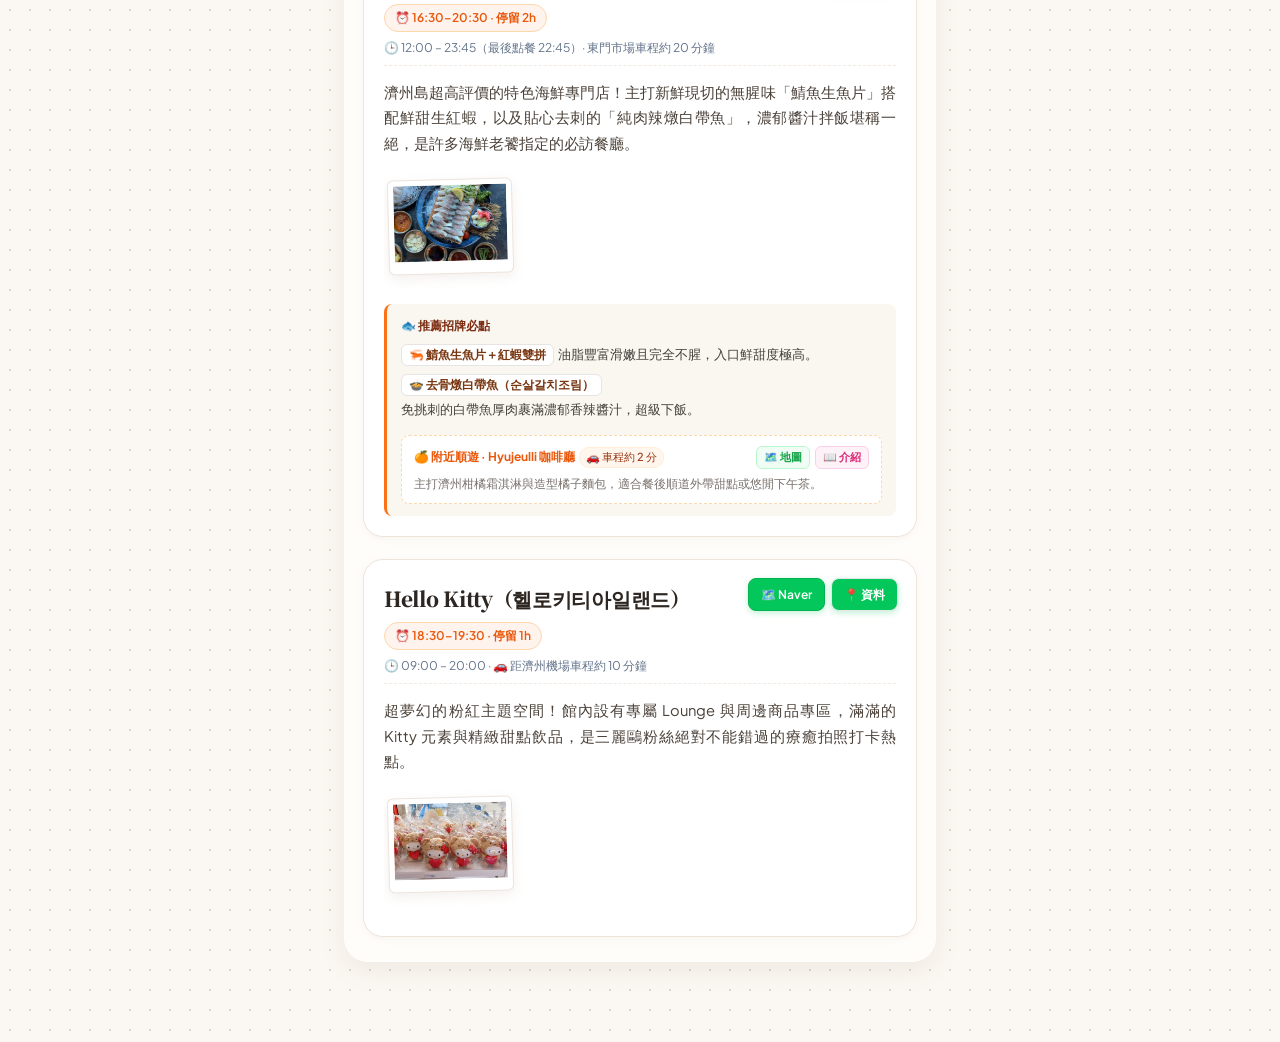
==== commit 1416050e: "最終版" ====
--- a/index.html
+++ b/index.html
@@ -173,7 +173,7 @@
 
 							<!-- Titulo ti Card -->
 							<div class="card-title-row">
-								<strong>Egg Drop（에그드랍 濟州市廳店）</strong>
+								<strong>Egg Drop（에그드랍）</strong>
 							</div>
 
 							<!-- Oras ti biahe ken oras ti panaglukat -->
@@ -1429,6 +1429,90 @@
 							<div style="flex: 1; border-bottom: 1.5px dashed #fed7aa; margin-top: 2px;"></div>
 						</div>
 						<br><br>
+						<!-- OSULLOC 茶博物館 -->
+						<div class="check-item alt-card has-top-right-map"  data-key="b-tea" data-area="B-attractions" >
+
+							<!-- 卡片左上方微標籤 -->
+							<div style="position: absolute; top: -11px; left: 24px; background: #ffffff; border: 1px solid #fed7aa; padding: 2px 10px; border-radius: 12px; font-size: 11px; color: #9a3412; font-weight: 600; display: inline-flex; align-items: center; gap: 4px;">
+								<span>🍵</span>
+								<span>廣袤綠茶園與手作體驗</span>
+							</div>
+
+							<!-- 右上角獨立按鈕組（Naver + 預約 雙按鈕） -->
+							<div class="map-actions-top-right" style="position: absolute; top: 16px; right: 16px; display: flex; gap: 6px; z-index: 2;">
+								<a href="https://naver.me/5WOQl7nH" target="_blank" rel="noopener noreferrer" style="display: inline-flex; align-items: center; gap: 4px; padding: 5px 11px; border-radius: 8px; font-size: 11.5px; font-weight: 700; text-decoration: none; background: #03c75a; color: #fff; box-shadow: 0 2px 6px rgba(3,199,90,0.25);">
+									🗺️ Naver
+								</a>
+								<a href="https://app.catchtable.co.kr/ct/shop/osullocteahouse_bukchon" target="_blank" rel="noopener noreferrer" style="display: inline-flex; align-items: center; gap: 4px; padding: 5px 11px; border-radius: 8px; font-size: 11.5px; font-weight: 700; text-decoration: none; background: #ff5757; color: #fff; box-shadow: 0 2px 6px rgba(255,87,87,0.25);">
+									📅 預約
+								</a>
+							</div>
+
+							<div class="item-text">
+								<!-- 標題列 -->
+								<div style="padding-right: 140px; margin-bottom: 6px;">
+									<strong style="font-size: 18px; font-weight: 700; color: #1c1917; line-height: 1.4; display: block;">
+										OSULLOC 茶博物館 (오설록 티뮤지엄)
+									</strong>
+								</div>
+
+								<!-- 營業時間與門票列 -->
+								<div style="font-size: 12.5px; color: #78716c; display: flex; align-items: center; gap: 6px; margin-bottom: 14px;">
+									<span>🕒 09:00 – 18:00</span>
+									<span>(全年無休 · 免費入場 · 設大型免費停車場)</span>
+								</div>
+
+								<!-- 簡介段落 -->
+								<p style="font-size: 13px; color: #44403c; line-height: 1.65; margin-bottom: 14px;">
+									結合綠茶展覽、品茶、伴手禮採購與甜點體驗的人氣園區！緊鄰的 Innisfree 濟州小屋更打造出能拍照、能手作體驗的自然系空間，是安排西南側行程時非常彈性且採買伴手禮的絕佳備案。
+								</p>
+
+								<!-- 圖片展示區 -->
+								<div class="item-gallery" style="margin-bottom: 14px;">
+									<img src="img/南區/OSULLOC/門口.jpg" alt="OSULLOC" onclick="openModal(this)" />
+									<img src="img/南區/OSULLOC/濃郁綠茶霜淇淋.jfif" alt="綠茶霜淇淋" onclick="openModal(this)" />
+									<img src="img/南區/OSULLOC/廣袤西廣茶園.jpg" alt="西廣茶園" onclick="openModal(this)" />
+									<img src="img/南區/OSULLOC/Innisfree.jpg" alt="Innisfree 濟州小屋" onclick="openModal(this)" />
+									<img src="img/南區/OSULLOC/綠茶牛奶抹醬.jpg" alt="綠茶抹醬" onclick="openModal(this)" />
+								</div>
+
+								<!-- 必吃必買與攻略盒（橘色厚邊線風格） -->
+								<div style="background: #fafaf9; border-radius: 12px; padding: 14px 16px; border: 1px solid #f5f5f4; border-left: 4px solid #ea580c;">
+									<div style="font-size: 13px; font-weight: 700; color: #7c2d12; margin-bottom: 8px; display: flex; align-items: center; gap: 5px;">
+										<span>🍃</span>
+										<span>必吃限定美食與伴手禮推薦</span>
+									</div>
+
+									<div style="display: flex; flex-direction: column; gap: 6px; margin-bottom: 8px;">
+										<div>
+											<span style="display: inline-block; background: #ffffff; border: 1px solid #fed7aa; padding: 1px 7px; border-radius: 5px; font-size: 11px; font-weight: 600; color: #166534; margin-bottom: 2px;">
+												🍦 濃郁綠茶霜淇淋 & 瑞士卷
+											</span>
+											<div style="font-size: 12px; color: #57534e; line-height: 1.5;">
+												有機茶葉鮮採製作，茶香甘醇微苦甜而不膩，內用必點招牌甜點。
+											</div>
+										</div>
+										<div>
+											<span style="display: inline-block; background: #ffffff; border: 1px solid #fed7aa; padding: 1px 7px; border-radius: 5px; font-size: 11px; font-weight: 600; color: #166534; margin-bottom: 2px;">
+												🌿 Innisfree 濟州小屋 & 抹醬伴手禮
+											</span>
+											<div style="font-size: 12px; color: #57534e; line-height: 1.5;">
+												提供火山泥手作香皂 DIY；人氣綠茶牛奶抹醬與濟州花果茶包自用送禮皆合適。
+											</div>
+										</div>
+									</div>
+
+									<div style="border-top: 1px dashed #e7e5e4; margin: 8px 0;"></div>
+
+									<div style="font-size: 11.5px; color: #78716c; line-height: 1.5; display: flex; align-items: baseline; gap: 4px;">
+										<span>⏱️</span>
+										<span>停留建議：涵蓋西廣茶園漫步拍照、甜點品嚐與 Innisfree 小屋體驗，建議預留1.5 – 2 小時</span>
+									</div>
+								</div>
+
+							</div>
+						</div>
+						<br>
 						<!-- ARTE MUSEUM 濟州 -->
 						<div class="check-item alt-card has-top-right-map"  data-key="B-4" data-area="B-attractions"  >
 
@@ -2641,6 +2725,107 @@
 								<img src="img/第一間飯店/02.avif" alt="景觀" onclick="openModal(this)" />
 								<img src="img/第一間飯店/03.avif" alt="外觀" onclick="openModal(this)" />
 							</div>
+						</div>
+					</div>
+
+					<!-- 備選景點 -->
+					<div class="alt-section-wrapper" style="margin-top: 24px; margin-bottom: 24px;">
+
+						<!-- 頂部膠囊標題列 -->
+						<div style="display: flex; align-items: center; gap: 12px; margin-bottom: -12px; position: relative; z-index: 2; padding-left: 12px;">
+							<div style="display: inline-flex; align-items: center; gap: 6px; background: #fff7ed; border: 1px solid #fed7aa; color: #ea580c; font-size: 12px; font-weight: 700; padding: 4px 12px; border-radius: 20px; box-shadow: 0 2px 6px rgba(234, 88, 12, 0.08);">
+								<span>🔄</span>
+								<span>備選清單</span>
+							</div>
+							<div style="flex: 1; border-bottom: 1.5px dashed #fed7aa; margin-top: 2px;"></div>
+						</div>
+						<br><br>
+						<!-- 中文色達海灘 -->
+						<div class="check-item alt-card has-top-right-map" data-key="B-blue" data-area="B-attractions" >
+
+							<!-- 卡片左上方微標籤 -->
+							<div style="position: absolute; top: -11px; left: 24px; background: #ffffff; border: 1px solid #fed7aa; padding: 2px 10px; border-radius: 12px; font-size: 11px; color: #9a3412; font-weight: 600; display: inline-flex; align-items: center; gap: 4px;">
+								<span>🏄</span>
+								<span>四色沙灘與懸崖日落</span>
+							</div>
+
+							<!-- 右上角獨立按鈕組（Naver + 攻略 雙按鈕） -->
+							<div class="map-actions-top-right" style="position: absolute; top: 16px; right: 16px; display: flex; gap: 6px; z-index: 2;">
+								<a href="https://naver.me/xjgcLvHF" target="_blank" rel="noopener noreferrer" style="display: inline-flex; align-items: center; gap: 4px; padding: 5px 11px; border-radius: 8px; font-size: 11.5px; font-weight: 700; text-decoration: none; background: #03c75a; color: #fff; box-shadow: 0 2px 6px rgba(3,199,90,0.25);">
+									🗺️ Naver
+								</a>
+								<a href="https://lizzzstyle.tw/%e4%b8%ad%e6%96%87%e6%b5%b7%e6%b0%b4%e6%b5%b4%e5%a0%b4/" target="_blank" rel="noopener noreferrer" style="display: inline-flex; align-items: center; gap: 4px; padding: 5px 11px; border-radius: 8px; font-size: 11.5px; font-weight: 700; text-decoration: none; background: #ff5757; color: #fff; box-shadow: 0 2px 6px rgba(255,87,87,0.25);">
+									📍 攻略
+								</a>
+							</div>
+
+							<div class="item-text">
+								<!-- 標題列 -->
+								<div style="padding-right: 140px; margin-bottom: 6px;">
+									<strong style="font-size: 18px; font-weight: 700; color: #1c1917; line-height: 1.4; display: block;">
+										中文色達海灘 (중문색달해변)
+									</strong>
+								</div>
+
+								<!-- 開放時間與停車列 -->
+								<div style="font-size: 12.5px; color: #78716c; display: flex; align-items: center; gap: 6px; margin-bottom: 14px;">
+									<span>🕒 24 小時全天開放</span>
+									<span>(救生員至 18:00 · 設公有收費/免費停車場)</span>
+								</div>
+
+								<!-- 簡介段落 -->
+								<p style="font-size: 13px; color: #44403c; line-height: 1.65; margin-bottom: 14px;">
+									位於濟州島西南側中文觀光園區內，以黑、白、赤、灰四色交織的細沙與高聳崖壁聞名。海浪較大、是著名的衝浪勝地，上方更坐落著人氣懸崖海景酒吧 The Cliff，適合安排在傍晚漫步看落日。
+								</p>
+
+								<!-- 圖片展示區 -->
+								<div class="item-gallery" style="margin-bottom: 14px;">
+									<img src="img/南區/中文色達海灘/中文色達海灘.jpg" alt="中文色達海灘" onclick="openModal(this)" />
+									<img src="img/南區/中文色達海灘/四色沙灘與峭壁.jpg" alt="四色黑沙灘與絕壁" onclick="openModal(this)" />
+									<img src="img/南區/中文色達海灘/cliff酒吧.jpg" alt="The Cliff" onclick="openModal(this)" />
+									<img src="img/南區/中文色達海灘/時段_夕陽.jpg" alt="夕陽日落照片" onclick="openModal(this)" />
+								</div>
+
+								<!-- 必訪特色與微醺攻略盒（橘色厚邊線風格） -->
+								<div style="background: #fafaf9; border-radius: 12px; padding: 14px 16px; border: 1px solid #f5f5f4; border-left: 4px solid #ea580c;">
+									<div style="font-size: 13px; font-weight: 700; color: #7c2d12; margin-bottom: 8px; display: flex; align-items: center; gap: 5px;">
+										<span>🌅</span>
+										<span>必訪特色與夕陽微醺提案</span>
+									</div>
+
+									<div style="display: flex; flex-direction: column; gap: 6px; margin-bottom: 8px;">
+										<div>
+											<span style="display: inline-block; background: #ffffff; border: 1px solid #fed7aa; padding: 1px 7px; border-radius: 5px; font-size: 11px; font-weight: 600; color: #166534; margin-bottom: 2px;">
+												🏖️ 四色沙灘 & 火山懸崖
+											</span>
+											<div style="font-size: 12px; color: #57534e; line-height: 1.5;">
+												黑、白、紅、灰天然沙礫鋪展，背倚屏風火山絕壁，海岸線氣勢磅礡。
+											</div>
+										</div>
+										<div>
+											<span style="display: inline-block; background: #ffffff; border: 1px solid #fed7aa; padding: 1px 7px; border-radius: 5px; font-size: 11px; font-weight: 600; color: #166534; margin-bottom: 2px;">
+												🍸 懸崖景觀酒吧 The Cliff
+											</span>
+											<div style="font-size: 12px; color: #57534e; line-height: 1.5;">
+												位於沙灘上方，露天沙發座直面夕陽落海，入夜後音樂與燈光切換為熱鬧度假氣氛。
+											</div>
+										</div>
+									</div>
+
+									<div style="border-top: 1px dashed #e7e5e4; margin: 8px 0;"></div>
+
+									<div style="font-size: 11.5px; color: #78716c; line-height: 1.5; display: flex; flex-direction: column; gap: 3px;">
+										<div>🌇 最佳造訪時段：建議 17:00 – 19:30 前往，先在沙灘散步賞夕陽，再至 The Cliff 小酌享受微醺夜色。</div>
+										<div>⚠️ 安全與體力提醒：停車場至沙灘為長斜坡步道；海面浪潮較大，下水需依現場指示。</div>
+									</div>
+								</div>
+
+							</div>
+						</div>
+						<br>
+						<!-- 膠囊標題列 -->
+						<div style="display: flex; align-items: center; gap: 12px; margin-bottom: -12px; position: relative; z-index: 2; padding-left: 12px;">
+							<div style="flex: 1; border-bottom: 1.5px dashed #fed7aa; margin-top: 2px;"></div>
 						</div>
 					</div>
 
@@ -2893,7 +3078,7 @@
 							</div>
 						</div>
 					</div>
-
+=
 					<!-- 西歸浦每日偶來市場 -->
 					<div class="check-item has-top-right-map" id="card-a1-7" data-key="A-7" data-area="A-sup">
 						<!-- 右上角獨立按鈕組 -->
@@ -2978,6 +3163,94 @@
 									</div>
 								</div>
 							</div>
+						</div>
+					</div>
+
+					<!-- 備選清單 -->
+					<div class="alt-section-wrapper" style="margin-top: 24px; margin-bottom: 24px;">
+
+						<!-- 頂部膠囊標題列 -->
+						<div style="display: flex; align-items: center; gap: 12px; margin-bottom: -12px; position: relative; z-index: 2; padding-left: 12px;">
+							<div style="display: inline-flex; align-items: center; gap: 6px; background: #fff7ed; border: 1px solid #fed7aa; color: #ea580c; font-size: 12px; font-weight: 700; padding: 4px 12px; border-radius: 20px; box-shadow: 0 2px 6px rgba(234, 88, 12, 0.08);">
+								<span>🔄</span>
+								<span>西歸浦輕食或外帶行程備選方案清單</span>
+							</div>
+							<div style="flex: 1; border-bottom: 1.5px dashed #fed7aa; margin-top: 2px;"></div>
+						</div>
+						<br><br>
+						<!-- 備選方案卡片主體：心願紫菜飯捲 -->
+						<div class="check-item alt-card has-top-right-map"  data-key="A-66" data-area="A-restaurant" >
+
+							<!-- 卡片左上方微標籤 -->
+							<div style="position: absolute; top: -11px; left: 24px; background: #ffffff; border: 1px solid #fed7aa; padding: 2px 10px; border-radius: 12px; font-size: 11px; color: #9a3412; font-weight: 600; display: inline-flex; align-items: center; gap: 4px;">
+								<span>🍙</span>
+								<span>現點現包野餐飯捲</span>
+							</div>
+
+							<!-- 右上角獨立按鈕組（Naver + 食記 雙按鈕） -->
+							<div class="map-actions-top-right" style="position: absolute; top: 16px; right: 16px; display: flex; gap: 6px; z-index: 2;">
+								<a href="https://naver.me/F3TX5blQ" target="_blank" rel="noopener noreferrer" style="display: inline-flex; align-items: center; gap: 4px; padding: 5px 11px; border-radius: 8px; font-size: 11.5px; font-weight: 700; text-decoration: none; background: #03c75a; color: #fff; box-shadow: 0 2px 6px rgba(3,199,90,0.25);">
+									🗺️ Naver
+								</a>
+								<a href="https://blog.naver.com/kimino0727" target="_blank" rel="noopener noreferrer" style="display: inline-flex; align-items: center; gap: 4px; padding: 5px 11px; border-radius: 8px; font-size: 11.5px; font-weight: 700; text-decoration: none; background: #ff5757; color: #fff; box-shadow: 0 2px 6px rgba(255,87,87,0.25);">
+									📍 食記
+								</a>
+							</div>
+
+							<div class="item-text">
+								<!-- 標題列 -->
+								<div style="padding-right: 140px; margin-bottom: 6px;">
+									<strong style="font-size: 18px; font-weight: 700; color: #1c1917; line-height: 1.4; display: block;">
+										心願紫菜飯捲(소원김밥)
+									</strong>
+								</div>
+
+								<!-- 營業時間列 -->
+								<div style="font-size: 12.5px; color: #78716c; display: flex; align-items: center; gap: 6px; margin-bottom: 14px;">
+									<span>🕒 10:00 – 21:50</span>
+									<span>(最後點餐約 20:50 · 西歸浦外帶首選)</span>
+								</div>
+
+								<!-- 簡介段落 -->
+								<p style="font-size: 13px; color: #44403c; line-height: 1.65; margin-bottom: 14px;">
+									西歸浦在地熱門的手作紫菜飯捲專賣店！選用新鮮扎實的食材現點現捲，米飯香氣與飽滿內餡完美搭配，口感層次豐富，非常適合作為外帶至自然景點或車上享用的輕食備案。
+								</p>
+
+								<!-- 圖片展示區 -->
+								<div class="item-gallery" style="margin-bottom: 14px;">
+									<img src="img/南區/心願紫菜飯捲/心願紫菜飯捲店面.jfif" alt="心願紫菜飯捲店面" onclick="openModal(this)" />
+								</div>
+
+								<!-- 用餐與外帶指南盒（橘色飾條風格） -->
+								<div style="background: #fafaf9; border-radius: 12px; padding: 14px 16px; border: 1px solid #f5f5f4; border-left: 4px solid #ea580c;">
+									<div style="font-size: 13px; font-weight: 700; color: #7c2d12; margin-bottom: 8px; display: flex; align-items: center; gap: 5px;">
+										<span>🍙</span>
+										<span>用餐與外帶指南</span>
+									</div>
+
+									<div style="margin-bottom: 8px;">
+										<span style="display: inline-block; background: #ffffff; border: 1px solid #fed7aa; padding: 2px 8px; border-radius: 6px; font-size: 11.5px; font-weight: 600; color: #166534; margin-bottom: 4px;">
+											🍱 外帶野餐與車上輕食首選
+										</span>
+										<div style="font-size: 12px; color: #57534e; line-height: 1.5; margin-top: 2px;">
+											前往海灘、瀑布等戶外景點時非常方便攜帶，份量精緻扎實，充飢解饞首選。
+										</div>
+									</div>
+
+									<div style="border-top: 1px dashed #e7e5e4; margin: 8px 0;"></div>
+
+									<div style="font-size: 11.5px; color: #78716c; line-height: 1.5; display: flex; align-items: baseline; gap: 4px;">
+										<span>💡</span>
+										<span>現點現做提示：餐點皆為新鮮現捲，尖峰用餐時段若遇現場排單需稍作等候，建議預留 10–15 分鐘取餐時間。</span>
+									</div>
+								</div>
+
+							</div>
+						</div>
+						<br>
+						<!--標題列 -->
+						<div style="display: flex; align-items: center; gap: 12px; margin-bottom: -12px; position: relative; z-index: 2; padding-left: 12px;">
+							<div style="flex: 1; border-bottom: 1.5px dashed #fed7aa; margin-top: 2px;"></div>
 						</div>
 					</div>
 
@@ -3171,6 +3444,167 @@
 							<div style="flex: 1; border-bottom: 1.5px dashed #fed7aa; margin-top: 2px;"></div>
 						</div>
 						<br><br>
+						<!-- 三姓穴海鮮鍋 -->
+						<div class="check-item alt-card has-top-right-map" data-key="A-22" data-area="A-restaurant" >
+
+							<!-- 卡片左上方微標籤 -->
+							<div style="position: absolute; top: -11px; left: 24px; background: #ffffff; border: 1px solid #fed7aa; padding: 2px 10px; border-radius: 12px; font-size: 11px; color: #9a3412; font-weight: 600; display: inline-flex; align-items: center; gap: 4px;">
+								<span>🍲</span>
+								<span>澎湃現煮活海鮮鍋</span>
+							</div>
+
+							<!-- 右上角獨立按鈕組（Naver + 食記 雙按鈕） -->
+							<div class="map-actions-top-right" style="position: absolute; top: 16px; right: 16px; display: flex; gap: 6px; z-index: 2;">
+								<a href="https://naver.me/F3TX5blQ" target="_blank" rel="noopener noreferrer" style="display: inline-flex; align-items: center; gap: 4px; padding: 5px 11px; border-radius: 8px; font-size: 11.5px; font-weight: 700; text-decoration: none; background: #03c75a; color: #fff; box-shadow: 0 2px 6px rgba(3,199,90,0.25);">
+									🗺️ Naver
+								</a>
+								<a href="https://blog.naver.com/kimino0727" target="_blank" rel="noopener noreferrer" style="display: inline-flex; align-items: center; gap: 4px; padding: 5px 11px; border-radius: 8px; font-size: 11.5px; font-weight: 700; text-decoration: none; background: #ff5757; color: #fff; box-shadow: 0 2px 6px rgba(255,87,87,0.25);">
+									📍 食記
+								</a>
+							</div>
+
+							<div class="item-text">
+								<!-- 標題列 -->
+								<div style="padding-right: 140px; margin-bottom: 6px;">
+									<strong style="font-size: 18px; font-weight: 700; color: #1c1917; line-height: 1.4; display: block;">
+										三姓穴海鮮鍋 (삼성혈해물탕)
+									</strong>
+								</div>
+
+								<!-- 營業時間列 -->
+								<div style="font-size: 12.5px; color: #78716c; display: flex; align-items: center; gap: 6px; margin-bottom: 14px;">
+									<span>🕒 10:00 – 21:50</span>
+									<span>(最後點餐 20:50 · 西歸浦超人氣排隊名店)</span>
+								</div>
+
+								<!-- 簡介段落 -->
+								<p style="font-size: 13px; color: #44403c; line-height: 1.65; margin-bottom: 14px;">
+									濟州超高人氣的海鮮鍋專賣店！整鍋堆滿活章魚、鮑魚、扇貝、螃蟹與小龍蝦，桌邊專人剪切服務貼心到位，滾煮後湯頭滿溢天然海味甘甜，是西歸浦極度飽足且過癮的用餐備案。
+								</p>
+
+								<!-- 圖片展示區 -->
+								<div class="item-gallery" style="margin-bottom: 14px;">
+									<img src="img/南區/三姓穴海鮮鍋.jfif" alt="삼성혈해물탕 (三姓穴海鮮鍋)" onclick="openModal(this)" />
+								</div>
+
+								<!-- 必吃吃法與點餐叮嚀盒（橘色飾條風格） -->
+								<div style="background: #fafaf9; border-radius: 12px; padding: 14px 16px; border: 1px solid #f5f5f4; border-left: 4px solid #ea580c;">
+									<div style="font-size: 13px; font-weight: 700; color: #7c2d12; margin-bottom: 8px; display: flex; align-items: center; gap: 5px;">
+										<span>🍲</span>
+										<span>必吃吃法與點餐叮嚀</span>
+									</div>
+
+									<div style="display: flex; flex-direction: column; gap: 6px; margin-bottom: 8px;">
+										<div>
+											<span style="display: inline-block; background: #ffffff; border: 1px solid #fed7aa; padding: 1px 7px; border-radius: 5px; font-size: 11px; font-weight: 600; color: #166534; margin-bottom: 2px;">
+												🍜 靈魂收尾拉麵（라면사리）
+											</span>
+											<div style="font-size: 12px; color: #57534e; line-height: 1.5;">
+												海鮮享用完畢後務必加點韓式拉麵，麵條吸飽濃郁海味原汁精華，鮮美過癮。
+											</div>
+										</div>
+										<div>
+											<span style="display: inline-block; background: #ffffff; border: 1px solid #fed7aa; padding: 1px 7px; border-radius: 5px; font-size: 11px; font-weight: 600; color: #166534; margin-bottom: 2px;">
+												👥 份量與點餐建議
+											</span>
+											<div style="font-size: 12px; color: #57534e; line-height: 1.5;">
+												依人數選擇大、中、小鍋，配料相當扎實澎湃，按實際人數點餐即可吃得很飽。
+											</div>
+										</div>
+									</div>
+
+									<div style="border-top: 1px dashed #e7e5e4; margin: 8px 0;"></div>
+
+									<div style="font-size: 11.5px; color: #78716c; line-height: 1.5; display: flex; align-items: baseline; gap: 4px;">
+										<span>✂️</span>
+										<span>貼心桌邊服務：店員會主動協助分剪章魚與各類貝類，熟透即可直接夾取享用，不需手忙腳亂。</span>
+									</div>
+								</div>
+
+							</div>
+						</div>
+						<br>
+						<!-- 備選方案卡片主體：88湯飯 -->
+						<div class="check-item alt-card has-top-right-map" data-key="A-25" data-area="A-restaurant">
+
+							<!-- 卡片左上方微標籤 -->
+							<div style="position: absolute; top: -11px; left: 24px; background: #ffffff; border: 1px solid #fed7aa; padding: 2px 10px; border-radius: 12px; font-size: 11px; color: #9a3412; font-weight: 600; display: inline-flex; align-items: center; gap: 4px;">
+								<span>🍲</span>
+								<span>備選方案 · 豪邁肉量黑豬肉湯飯</span>
+							</div>
+
+							<!-- 右上角獨立按鈕組（Naver + 食記 雙按鈕） -->
+							<div class="map-actions-top-right" style="position: absolute; top: 16px; right: 16px; display: flex; gap: 6px; z-index: 2;">
+								<a href="https://naver.me/xxYgs4On" target="_blank" rel="noopener noreferrer" style="display: inline-flex; align-items: center; gap: 4px; padding: 5px 11px; border-radius: 8px; font-size: 11.5px; font-weight: 700; text-decoration: none; background: #03c75a; color: #fff; box-shadow: 0 2px 6px rgba(3,199,90,0.25);">
+									🗺️ Naver
+								</a>
+								<a href="https://lizzzstyle.tw/jeju-88-gukbap/#google_vignette" target="_blank" rel="noopener noreferrer" style="display: inline-flex; align-items: center; gap: 4px; padding: 5px 11px; border-radius: 8px; font-size: 11.5px; font-weight: 700; text-decoration: none; background: #ff5757; color: #fff; box-shadow: 0 2px 6px rgba(255,87,87,0.25);">
+									📍 食記
+								</a>
+							</div>
+
+							<div class="item-text">
+								<!-- 標題列 -->
+								<div style="padding-right: 140px; margin-bottom: 6px;">
+									<strong style="font-size: 18px; font-weight: 700; color: #1c1917; line-height: 1.4; display: block;">
+										88湯飯(88국밥)
+									</strong>
+								</div>
+
+								<!-- 營業時間列 -->
+								<div style="font-size: 12.5px; color: #78716c; display: flex; align-items: center; gap: 6px; margin-bottom: 14px;">
+									<span>🕒 09:00 – 20:00</span>
+									<span>(週日營業至 14:00 · 濟州南部在地暖胃美食)</span>
+								</div>
+
+								<!-- 簡介段落 -->
+								<p style="font-size: 13px; color: #44403c; line-height: 1.65; margin-bottom: 14px;">
+									主打黑豬肉湯飯與血腸湯飯的人氣在地老店！以豪邁扎實的肉量與濃郁清甜的白濁豬骨湯頭聞名。搭配軟嫩多汁的案版白切豬肉，是品嚐濟州道地溫暖滋味與高 CP 值的絕佳備選。
+								</p>
+
+								<!-- 圖片展示區 -->
+								<div class="item-gallery" style="margin-bottom: 14px;">
+									<img src="img/南區/88湯飯/88豬肉.jfif" alt="88豬肉" onclick="openModal(this)" />
+									<img src="img/南區/88湯飯/案版白切豬肉.jpg" alt="案版白切豬肉" onclick="openModal(this)" />
+								</div>
+
+								<!-- 必吃招牌與用餐指南盒（橘色飾條風格） -->
+								<div style="background: #fafaf9; border-radius: 12px; padding: 14px 16px; border: 1px solid #f5f5f4; border-left: 4px solid #ea580c;">
+									<div style="font-size: 13px; font-weight: 700; color: #7c2d12; margin-bottom: 8px; display: flex; align-items: center; gap: 5px;">
+										<span>🥓</span>
+										<span>招牌必吃與美味指南</span>
+									</div>
+
+									<div style="display: flex; flex-direction: column; gap: 6px; margin-bottom: 8px;">
+										<div>
+											<span style="display: inline-block; background: #ffffff; border: 1px solid #fed7aa; padding: 1px 7px; border-radius: 5px; font-size: 11px; font-weight: 600; color: #166534; margin-bottom: 2px;">
+												🍲 黑豬肉湯飯 & 血腸湯飯
+											</span>
+											<div style="font-size: 12px; color: #57534e; line-height: 1.5;">
+												肉量豪邁澎湃，白濁豬骨高湯甘醇不油膩，拌入蝦醬與辣醬極度暖胃。
+											</div>
+										</div>
+										<div>
+											<span style="display: inline-block; background: #ffffff; border: 1px solid #fed7aa; padding: 1px 7px; border-radius: 5px; font-size: 11px; font-weight: 600; color: #166534; margin-bottom: 2px;">
+												🥓 案版白切豬肉（돔베수육）
+											</span>
+											<div style="font-size: 12px; color: #57534e; line-height: 1.5;">
+												皮 Q 肉嫩無腥味，沾特製辣醬包裹爽脆泡菜一同入口，風味扎實滿足。
+											</div>
+										</div>
+									</div>
+
+									<div style="border-top: 1px dashed #e7e5e4; margin: 8px 0;"></div>
+
+									<div style="font-size: 11.5px; color: #78716c; line-height: 1.5; display: flex; align-items: baseline; gap: 4px;">
+										<span>💡</span>
+										<span>營業時間提醒：週日僅營業至下午 14:00，建議安排於早餐或午餐離峰時段造訪。</span>
+									</div>
+								</div>
+
+							</div>
+						</div>
+						<br>
 						<!-- 涉地可支 -->
 						<div class="check-item alt-card has-top-right-map" data-key="A-1" data-area="A-attractions" >
 
@@ -3313,6 +3747,155 @@
 									<div style="font-size: 11.5px; color: #78716c; line-height: 1.5; display: flex; align-items: baseline; gap: 4px;">
 										<span>🌅</span>
 										<span>黃金順光時段：推薦 10:30–14:00 前往，此時陽光直射海面，果凍翡翠漸層色最為明亮透徹。</span>
+									</div>
+								</div>
+
+							</div>
+						</div>
+						<br>
+						<!-- 天地淵瀑布 -->
+						<div class="check-item alt-card has-top-right-map" data-key="A-77" data-area="A-attractions" >
+
+							<!-- 卡片左上方微標籤 -->
+							<div style="position: absolute; top: -11px; left: 24px; background: #ffffff; border: 1px solid #fed7aa; padding: 2px 10px; border-radius: 12px; font-size: 11px; color: #9a3412; font-weight: 600; display: inline-flex; align-items: center; gap: 4px;">
+								<span>🌿</span>
+								<span>平緩林蔭溪谷與夜間點燈瀑布</span>
+							</div>
+
+							<!-- 右上角獨立按鈕組（Naver + 攻略 雙按鈕） -->
+							<div class="map-actions-top-right" style="position: absolute; top: 16px; right: 16px; display: flex; gap: 6px; z-index: 2;">
+								<a href="https://naver.me/xAFC3J5w" target="_blank" rel="noopener noreferrer" style="display: inline-flex; align-items: center; gap: 4px; padding: 5px 11px; border-radius: 8px; font-size: 11.5px; font-weight: 700; text-decoration: none; background: #03c75a; color: #fff; box-shadow: 0 2px 6px rgba(3,199,90,0.25);">
+									🗺️ Naver
+								</a>
+								<a href="https://lizzzstyle.tw/%E5%A4%A9%E5%9C%B0%E6%B7%B5%E7%80%91%E5%B8%83/" target="_blank" rel="noopener noreferrer" style="display: inline-flex; align-items: center; gap: 4px; padding: 5px 11px; border-radius: 8px; font-size: 11.5px; font-weight: 700; text-decoration: none; background: #ff5757; color: #fff; box-shadow: 0 2px 6px rgba(255,87,87,0.25);">
+									📍 攻略
+								</a>
+							</div>
+
+							<div class="item-text">
+								<!-- 標題列 -->
+								<div style="padding-right: 140px; margin-bottom: 6px;">
+									<strong style="font-size: 18px; font-weight: 700; color: #1c1917; line-height: 1.4; display: block;">
+										天地淵瀑布(천지연폭포)
+									</strong>
+								</div>
+
+								<!-- 營業時間與門票列 -->
+								<div style="font-size: 12.5px; color: #78716c; display: flex; align-items: center; gap: 6px; margin-bottom: 14px;">
+									<span>🕒 09:00 – 22:00</span>
+									<span>(最後入場 21:20 · 門票 ₩2,000 · 設免費停車場)</span>
+								</div>
+
+								<!-- 簡介段落 -->
+								<p style="font-size: 13px; color: #44403c; line-height: 1.65; margin-bottom: 14px;">
+									意為「天與地相會的池塘」。高約 22 公尺的瀑布從奇岩峭壁傾瀉而下，沿途步道平緩好走，被茂密原生暖溫帶森林圍繞，負離子充沛，是濟州島少數開放夜間遊覽的著名自然景觀。
+								</p>
+
+								<!-- 圖片展示區 -->
+								<div class="item-gallery" style="margin-bottom: 14px;">
+									<img src="img/南區/天地淵瀑布/天地淵瀑布.jpg" alt="天地淵瀑布" onclick="openModal(this)" />
+									<img src="img/南區/天地淵瀑布/溪谷步道.jpg" alt="林蔭步道與溪谷" onclick="openModal(this)" />
+									<img src="img/南區/天地淵瀑布/石爺爺.jpg" alt="石頭爺爺與文化地景" onclick="openModal(this)" />
+								</div>
+
+								<!-- 亮點特色與遊覽備忘盒（橘色飾條風格） -->
+								<div style="background: #fafaf9; border-radius: 12px; padding: 14px 16px; border: 1px solid #f5f5f4; border-left: 4px solid #ea580c;">
+									<div style="font-size: 13px; font-weight: 700; color: #7c2d12; margin-bottom: 8px; display: flex; align-items: center; gap: 5px;">
+										<span>🌿</span>
+										<span>步道亮點與夜間觀賞提案</span>
+									</div>
+
+									<div style="display: flex; flex-direction: column; gap: 6px; margin-bottom: 8px;">
+										<div>
+											<span style="display: inline-block; background: #ffffff; border: 1px solid #fed7aa; padding: 1px 7px; border-radius: 5px; font-size: 11px; font-weight: 600; color: #166534; margin-bottom: 2px;">
+												🌿 平緩溪谷步道 & 石頭爺爺
+											</span>
+											<div style="font-size: 12px; color: #57534e; line-height: 1.5;">
+												入口步行約 10 分鐘即可抵達，全程無階梯極好走；入口處巨大石頭爺爺極富海島風情。
+											</div>
+										</div>
+									</div>
+
+									<div style="border-top: 1px dashed #e7e5e4; margin: 8px 0;"></div>
+
+									<div style="font-size: 11.5px; color: #78716c; line-height: 1.5; display: flex; align-items: baseline; gap: 4px;">
+										<span>🌙</span>
+										<span>夜遊推薦：少數開放至 22:00 的自然景點，晚餐後散步前來可感受夜間打燈的浪漫瀑布景致。</span>
+									</div>
+								</div>
+
+							</div>
+						</div>
+						<br>
+						<!-- 鳥島新緣橋 -->
+						<div class="check-item alt-card has-top-right-map" data-key="A-88" data-area="A-attractions" >
+
+							<!-- 卡片左上方微標籤 -->
+							<div style="position: absolute; top: -11px; left: 24px; background: #ffffff; border: 1px solid #fed7aa; padding: 2px 10px; border-radius: 12px; font-size: 11px; color: #9a3412; font-weight: 600; display: inline-flex; align-items: center; gap: 4px;">
+								<span>🌉</span>
+								<span>筏船造型跨海大橋與夜間點燈</span>
+							</div>
+
+							<!-- 右上角獨立按鈕組（Naver + 攻略 雙按鈕） -->
+							<div class="map-actions-top-right" style="position: absolute; top: 16px; right: 16px; display: flex; gap: 6px; z-index: 2;">
+								<a href="https://naver.me/GkR3iF4Y" target="_blank" rel="noopener noreferrer" style="display: inline-flex; align-items: center; gap: 4px; padding: 5px 11px; border-radius: 8px; font-size: 11.5px; font-weight: 700; text-decoration: none; background: #03c75a; color: #fff; box-shadow: 0 2px 6px rgba(3,199,90,0.25);">
+									🗺️ Naver
+								</a>
+								<a href="https://lizzzstyle.tw/%E9%B3%A5%E5%B3%B6%E6%96%B0%E7%B7%A3%E6%A9%8B/" target="_blank" rel="noopener noreferrer" style="display: inline-flex; align-items: center; gap: 4px; padding: 5px 11px; border-radius: 8px; font-size: 11.5px; font-weight: 700; text-decoration: none; background: #ff5757; color: #fff; box-shadow: 0 2px 6px rgba(255,87,87,0.25);">
+									📍 攻略
+								</a>
+							</div>
+
+							<div class="item-text">
+								<!-- 標題列 -->
+								<div style="padding-right: 140px; margin-bottom: 6px;">
+									<strong style="font-size: 18px; font-weight: 700; color: #1c1917; line-height: 1.4; display: block;">
+										鳥島新緣橋(새섬새연교)
+									</strong>
+								</div>
+
+								<!-- 開放時間列 -->
+								<div style="font-size: 12.5px; color: #78716c; display: flex; align-items: center; gap: 6px; margin-bottom: 14px;">
+									<span>🕒 日出 – 22:00</span>
+									<span>(21:40 截止進入 · 免費參觀 · 景觀點燈至 23:30)</span>
+								</div>
+
+								<!-- 簡介段落 -->
+								<p style="font-size: 13px; color: #44403c; line-height: 1.65; margin-bottom: 14px;">
+									連接西歸浦港與無人島「鳥島」的行人跨海大橋。造型取自傳統筏船「Tewu」的帆船意象，寓意「締造新緣分」。白天遠眺海景與漢拏山，入夜後璀璨霓虹燈光亮起，是西歸浦最具代表性的夜景散步地標。
+								</p>
+
+								<!-- 圖片展示區 -->
+								<div class="item-gallery" style="margin-bottom: 14px;">
+									<img src="img/南區/鳥島新緣橋/鳥島新緣橋.jpg" alt="鳥島新緣橋" onclick="openModal(this)" />
+									<img src="img/南區/鳥島新緣橋/帆船造型與夜景.jfif" alt="帆船造型與夜光燈效" onclick="openModal(this)" />
+									<img src="img/南區/鳥島新緣橋/鳥島木棧道.jpg" alt="鳥島環島步道" onclick="openModal(this)" />
+									<img src="img/南區/鳥島新緣橋/夕陽海景.webp" alt="日落夕陽" onclick="openModal(this)" />
+								</div>
+
+								<!-- 必訪亮點與夕陽夜景攻略盒（橘色飾條風格） -->
+								<div style="background: #fafaf9; border-radius: 12px; padding: 14px 16px; border: 1px solid #f5f5f4; border-left: 4px solid #ea580c;">
+									<div style="font-size: 13px; font-weight: 700; color: #7c2d12; margin-bottom: 8px; display: flex; align-items: center; gap: 5px;">
+										<span>🌉</span>
+										<span>散步亮點與點燈夕陽攻略</span>
+									</div>
+
+									<div style="display: flex; flex-direction: column; gap: 6px; margin-bottom: 8px;">
+										<div>
+											<span style="display: inline-block; background: #ffffff; border: 1px solid #fed7aa; padding: 1px 7px; border-radius: 5px; font-size: 11px; font-weight: 600; color: #166534; margin-bottom: 2px;">
+												🌉 帆船主塔燈光 & 鳥島環島木棧道
+											</span>
+											<div style="font-size: 12px; color: #57534e; line-height: 1.5;">
+												斜張橋日落後投射夢幻 LED 霓虹燈彩；過橋後可踏入 1.2km 鳥島生態林蔭木棧道。
+											</div>
+										</div>
+									</div>
+
+									<div style="border-top: 1px dashed #e7e5e4; margin: 8px 0;"></div>
+
+									<div style="font-size: 11.5px; color: #78716c; line-height: 1.5; display: flex; align-items: baseline; gap: 4px;">
+										<span>🌅</span>
+										<span>黃金造訪時段：建議於日落前半小時抵達，一次收納夕陽染紅西歸浦港的餘暉與開燈夜景（全程約 45–60 分鐘）。</span>
 									</div>
 								</div>
 
@@ -5122,306 +5705,6 @@
 						</div>
 					</div>
 
-
-					<!-- 中文色達海灘 -->
-					<div class="check-item" data-key="C-2" data-area="C-attractions">
-					    <div class="item-text">
-					        <strong>中文色達海灘（중문색달해변 / Jungmun Saekdal Beach）</strong>
-					        <div class="item-tags">
-					            <span class="tag tag-must">★ 衝浪勝地</span>
-					            <span class="tag">📍 濟州南部 / 中文觀光園區</span>
-					            <span class="tag">四色沙灘</span>
-					            <span class="tag">絕美夕陽</span>
-					        </div>
-					        <div class="map-actions">
-					            <a href="https://naver.me/xjgcLvHF" target="_blank" rel="noopener noreferrer" class="btn-map btn-naver">
-					                🗺️ Naver Map
-					            </a>
-					            <a href="https://lizzzstyle.tw/%e4%b8%ad%e6%96%87%e6%b5%b7%e6%b0%b4%e6%b5%b4%e5%a0%b4/" target="_blank" rel="noopener noreferrer" class="btn-map btn-google">
-					                📍 網頁資料
-					            </a>
-					        </div>
-					        <p>
-					            位於濟州島西南側中文觀光園區內，以黑、白、赤、灰四種顏色交織的獨特沙灘與高聳崖壁聞名。這裡的海浪較大，是韓國享譽盛名的衝浪聖地，也是許多高級渡假飯店私房海景步道連通的景點。
-					        </p>
-
-					        <!-- 圖片展示區 -->
-					        <div class="item-gallery">
-					            <img src="img/南區/中文色達海灘/中文色達海灘.jpg" alt="中文色達海灘" onclick="openModal(this)" />
-					            <img src="img/南區/中文色達海灘/四色沙灘與峭壁.jpg" alt="四色黑沙灘與絕壁" onclick="openModal(this)" />
-					            <img src="img/南區/中文色達海灘/cliff酒吧.jpg" alt="The Cliff" onclick="openModal(this)" />
-					            <img src="img/南區/中文色達海灘/時段_夕陽.jpg" alt="夕陽日落照片" onclick="openModal(this)" />
-					        </div>
-
-					        <!-- 詳細資訊與注意事項 -->
-					        <div class="item-details">
-					            <div>⏰ <strong>開放時間：</strong>24小時開放（水上活動與救生員約至 18:00）</div>
-					            <div>🚗 <strong>停車場：</strong>設有收費/免費停車場（中文觀光園區公有停車場）</div>
-					            <div>🌊 <strong>必訪亮點與特色體驗：</strong></div>
-					            <ul>
-					                <li>🏖️ <strong>四色沙灘與火山懸崖景致：</strong>沙灘由黑、白、紅、灰色不同顆粒組成，背景搭配屏風般的火山岩懸崖，呈現極具震撼力的海陸交界景觀。</li>
-					                <li>🍸 <strong>崖頂熱門景觀酒吧 The Cliff：</strong>位於海灘上方的複合式餐酒館，擁有絕佳的戶外露天沙發區，傍晚能欣賞無敵夕陽落海景致與音樂演出。</li>
-					                <li>🌅 <strong>【17:00 - 19:30】夕陽派對氛圍：</strong>漫步在夕陽餘暉染紅的沙灘上欣賞絕美日落，隨後可移步至崖頂 The Cliff 酒吧，在音樂與燈光下享受海邊微醺時光。</li>
-					            </ul>
-					            <div>💡 <strong>遊覽提醒：</strong>建議預留 1.5 ~ 2 小時漫步拍照、享用下午茶或體驗衝浪；停車場至沙灘需走一段斜坡步道。海岸邊浪較大，下水游泳請特別注意安全警示。</div>
-					        </div>
-					    </div>
-					</div>
-
-					<!-- 茶博物館 -->
-					<div class="check-item" data-key="C-3" data-area="C-attractions">
-					    <div class="item-text">
-					        <strong>OSULLOC 茶博物館（오설록 티뮤지엄 / OSULLOC Tea Museum）</strong>
-					        <div class="item-tags">
-					            <span class="tag tag-must">★ 必訪綠茶園</span>
-					            <span class="tag">📍 濟州西南側 / 安德面</span>
-					            <span class="tag">免費入場</span>
-					            <span class="tag">伴手禮首選</span>
-					            <span class="tag">Innisfree 濟州小屋</span>
-					        </div>
-					        <div class="map-actions">
-					            <a href="https://naver.me/5WOQl7nH" target="_blank" rel="noopener noreferrer" class="btn-map btn-naver">
-					                🗺️ Naver Map
-					            </a>
-					            <a href="https://app.catchtable.co.kr/ct/shop/osullocteahouse_bukchon" target="_blank" rel="noopener noreferrer" class="btn-map btn-google">
-					                📅 預約
-					            </a>
-					        </div>
-					        <p>
-					            位於濟州西南側區域，結合展覽、品茶、購物與甜點體驗，是一個採買濟州島伴手禮的好地方；而緊鄰的 innisfree JEJU HOUSE 濟州小屋以濟州島的天然原料與環保理念為主軸，打造出能吃、能拍照、能體驗的品牌空間，保養品的部分想必大家不陌生，但濟州小屋除了保養品的販售外，還有DIY體驗、甜點與濟州島限定商品。
-					        </p>
-
-					        <!-- 圖片展示區 -->
-					        <div class="item-gallery">
-					            <img src="img/南區/OSULLOC/門口.jpg" alt="OSULLOC" onclick="openModal(this)" />
-					            <img src="img/南區/OSULLOC/濃郁綠茶霜淇淋.jfif" alt="綠茶霜淇淋" onclick="openModal(this)" />
-					            <img src="img/南區/OSULLOC/廣袤西廣茶園.jpg" alt="西廣茶園" onclick="openModal(this)" />
-					            <img src="img/南區/OSULLOC/Innisfree.jpg" alt="Innisfree 濟州小屋" onclick="openModal(this)" />
-					            <img src="img/南區/OSULLOC/綠茶牛奶抹醬.jpg" alt="綠茶抹醬" onclick="openModal(this)" />
-					        </div>
-
-					        <!-- 詳細資訊與注意事項 -->
-					        <div class="item-details">
-					            <div>⏰ <strong>營業時間：</strong>09:00 – 18:00（全年無休，免門票）</div>
-					            <div>🚗 <strong>停車場：</strong>設有免費大型停車場</div>
-					            <div>🍃 <strong>必訪亮點與限定美食：</strong></div>
-					            <ul>
-					                <li>🍦 <strong>濃郁綠茶霜淇淋 & 蛋糕：</strong>館內 Cafe 招牌！採用有機茶葉製作，綠茶香氣濃郁甘醇、甜而不膩，搭配綠茶瑞士卷非常熱門。</li>
-					                <li>🍵 <strong>廣袤西廣茶園：</strong>博物館周圍圍繞著超大片綠茶園，入口處巨大的綠茶杯裝置藝術是造訪濟州島必拍的打卡地標。</li>
-					                <li>🌿 <strong>Innisfree 濟州小屋：</strong>位於 Osulloc 園區後方步行 2 分鐘，為獨棟玻璃屋建築，提供天然火山泥手作香皂體驗，並販售濟州限定保養品與早午餐甜點。</li>
-					                <li>🍯 <strong>綠茶牛奶抹醬 & 特調茶包：</strong>伴手禮區必買靈魂抹醬，質地滑順抹麵包超香濃；另有多款以濟州花果調配的特色綜合茶包。</li>
-					            </ul>
-					            <div>💡 <strong>遊覽提醒：</strong>園區涵蓋綠茶博物館與 Innisfree 小屋，建議預留 1.5 ~ 2 小時漫步拍照與享用下午茶；館內與伴手禮區均全面支援信用卡刷卡消費。</div>
-					        </div>
-					    </div>
-					</div>
-
-					<!-- 三姓穴海鮮鍋 西歸浦店 -->
-					<div class="check-item" data-key="C-4" data-area="C-restaurant">
-					    <div class="item-text">
-					        <strong>三姓穴海鮮鍋 西歸浦店（삼성혈해물탕 서귀포점 / Samseonghyeol Haemultang）</strong>
-					        <div class="item-tags">
-					            <span class="tag tag-must">★ 必吃活海鮮鍋</span>
-					            <span class="tag">📍 濟州南部 / 西歸浦市</span>
-					            <span class="tag">桌邊貼心服務</span>
-					            <span class="tag">澎湃海鮮精華</span>
-					        </div>
-					        <div class="map-actions">
-					            <a href="https://naver.me/F3TX5blQ" target="_blank" rel="noopener noreferrer" class="btn-map btn-naver">
-					                🗺️ Naver Map
-					            </a>
-					            <a href="https://blog.naver.com/kimino0727" target="_blank" rel="noopener noreferrer" class="btn-map btn-google">
-					                📍 網頁資料
-					            </a>
-					        </div>
-					        <p>
-					            濟州超高人氣的海鮮鍋專賣店！整鍋堆滿滿的活章魚、鮑魚、扇貝、螃蟹與小龍蝦等新鮮海鮮，上桌時還活蹦亂跳。店員會提供親切的桌邊服務幫忙剪切海鮮，湯頭滾煮後滿滿都是海鮮的甘甜與鮮美精華。
-					        </p>
-
-					        <!-- 圖片展示區 -->
-					        <div class="item-gallery">
-					            <img src="img/南區/三姓穴海鮮鍋.jfif" alt="삼성혈해물탕 (三姓穴海鮮鍋)" onclick="openModal(this)" />
-					        </div>
-
-					        <!-- 詳細資訊與注意事項 -->
-					        <div class="item-details">
-					            <div>⏰ <strong>營業時間：</strong>10:00 – 21:50（最後點餐約 20:50）</div>
-					            <div>🔥 <strong>必吃亮點與特色：</strong></div>
-					            <ul>
-					                <li>🍲 <strong>靈魂麵條：</strong>海鮮吃得差不多時，一定要請店家加拉麵（라면）進去，吸飽海鮮精華湯汁超級美味！</li>
-					                <li>👥 <strong>點餐份量：</strong>海鮮鍋按人數分大、中、小份，料多實在，建議依照實際同行人數點選即可。</li>
-					            </ul>
-					            <div>💡 <strong>用餐提醒：</strong>用餐尖峰時段人潮較多，建議稍微避開正餐高峰期前往；店員會協助修剪海鮮，煮熟後即可直接享用。</div>
-					        </div>
-					    </div>
-					</div>
-
-					<!-- 88湯飯 -->
-					<div class="check-item" data-key="C-5" data-area="C-restaurant">
-					    <div class="item-text">
-					        <strong>88湯飯（88국밥 / 88 Gukbap）</strong>
-					        <div class="item-tags">
-					            <span class="tag tag-must">★ 在地人氣湯飯</span>
-					            <span class="tag">📍 濟州南部</span>
-					            <span class="tag">黑豬肉湯飯</span>
-					            <span class="tag">案版白切豬肉</span>
-					        </div>
-					        <div class="map-actions">
-					            <a href="https://naver.me/xxYgs4On" target="_blank" rel="noopener noreferrer" class="btn-map btn-naver">
-					                🗺️ Naver Map
-					            </a>
-					            <a href="https://lizzzstyle.tw/jeju-88-gukbap/#google_vignette" target="_blank" rel="noopener noreferrer" class="btn-map btn-google">
-					                📍 網頁資料
-					            </a>
-					        </div>
-					        <p>
-					            販售黑豬肉湯飯與血腸湯飯，十足的肉量、濃郁好喝的湯頭是他們最大的特色。搭配經典的案版白切豬肉，是品嚐濟州道地溫暖滋味的絕佳選擇。
-					        </p>
-
-					        <!-- 圖片展示區 -->
-					        <div class="item-gallery">
-					            <img src="img/南區/88湯飯/88豬肉.jfif" alt="88豬肉" onclick="openModal(this)" />
-					            <img src="img/南區/88湯飯/案版白切豬肉.jpg" alt="案版白切豬肉" onclick="openModal(this)" />
-					        </div>
-
-					        <!-- 詳細資訊與注意事項 -->
-					        <div class="item-details">
-					            <div>⏰ <strong>營業時間：</strong>09:00 – 20:00（星期日營業至 14:00）</div>
-					            <div>🍢 <strong>必吃美食推薦：</strong></div>
-					            <ul>
-					                <li>🍲 <strong>黑豬肉湯飯 & 血腸湯飯：</strong>肉量給得毫不手軟，濃郁溫潤的豬骨熬煮湯頭，一口接一口非常暖胃。</li>
-					                <li>🥓 <strong>案版白切豬肉（돔베수육）：</strong>包含豬頭肉與前腿肉白切肉，肉質鮮嫩無腥味，放在木案板上切片上桌，沾醬或搭配泡菜享用非常美味。</li>
-					            </ul>
-					        </div>
-					    </div>
-					</div>
-
-					<!-- 心願紫菜飯捲 -->
-					<div class="check-item" data-key="C-6" data-area="C-restaurant">
-					    <div class="item-text">
-					        <strong>心願紫菜飯捲（소원김밥 / Sowon Gimbap）</strong>
-					        <div class="item-tags">
-					            <span class="tag tag-must">★ 人氣在地小吃</span>
-					            <span class="tag">📍 濟州南部 / 西歸浦</span>
-					            <span class="tag">手作飯捲</span>
-					            <span class="tag">外帶便當首選</span>
-					        </div>
-					        <div class="map-actions">
-					            <a href="https://naver.me/F3TX5blQ" target="_blank" rel="noopener noreferrer" class="btn-map btn-naver">
-					                🗺️ Naver Map
-					            </a>
-					            <a href="https://blog.naver.com/kimino0727" target="_blank" rel="noopener noreferrer" class="btn-map btn-google">
-					                📍 網頁資料
-					            </a>
-					        </div>
-					        <p>
-					            西歸浦在地熱門的手作紫菜飯捲專賣店！選用新鮮紮實的食材現點現捲，米飯香氣與飽滿內餡完美搭配，口感層次豐富，非常適合行程途中外帶至景點享用。
-					        </p>
-
-					        <!-- 圖片展示區 -->
-					        <div class="item-gallery">
-					            <img src="img/南區/心願紫菜飯捲/心願紫菜飯捲店面.jfif" alt="心願紫菜飯捲店面" onclick="openModal(this)" />
-					        </div>
-
-					        <!-- 詳細資訊與注意事項 -->
-					        <div class="item-details">
-					            <div>⏰ <strong>營業時間：</strong>10:00 – 21:50（最後點餐約 20:50）</div>
-					            <div>💡 <strong>用餐提醒：</strong>建議可作為行程途中的野餐點心或車上輕食，現點現做若遇人潮需稍作等候。</div>
-					        </div>
-					    </div>
-					</div>
-
-					<!-- 天地淵瀑布 -->
-					<div class="check-item" data-key="C-7" data-area="C-attractions">
-					    <div class="item-text">
-					        <strong>天地淵瀑布（천지연폭포 / Cheonjiyeon Waterfall）</strong>
-					        <div class="item-tags">
-					            <span class="tag tag-must">★ 夜間開放名勝</span>
-					            <span class="tag">📍 濟州南部 / 西歸浦市區</span>
-					            <span class="tag">平緩無障礙步道</span>
-					            <span class="tag">天然暖溫帶林</span>
-					        </div>
-					        <div class="map-actions">
-					            <a href="https://naver.me/xAFC3J5w" target="_blank" rel="noopener noreferrer" class="btn-map btn-naver">
-					                🗺️ Naver Map
-					            </a>
-					            <a href="https://lizzzstyle.tw/%E5%A4%A9%E5%9C%B0%E6%B7%B5%E7%80%91%E5%B8%83/" target="_blank" rel="noopener noreferrer" class="btn-map btn-google">
-					                📍 網頁資料
-					            </a>
-					        </div>
-					        <p>
-					            位於濟州島西歸浦市區，意為「天與地相會的池塘」。高約 22 公尺、寬 12 公尺的瀑布從奇岩峭壁傾瀉而下，落入深達 20 公尺的清澈潭水中。沿途步道平緩好走，被茂密的原生暖溫帶森林圍繞，也是濟州島少數開放夜間參觀的著名自然景點。
-					        </p>
-
-					        <!-- 圖片展示區 -->
-					        <div class="item-gallery">
-					            <img src="img/南區/天地淵瀑布/天地淵瀑布.jpg" alt="天地淵瀑布" onclick="openModal(this)" />
-					            <img src="img/南區/天地淵瀑布/溪谷步道.jpg" alt="林蔭步道與溪谷" onclick="openModal(this)" />
-					            <img src="img/南區/天地淵瀑布/石爺爺.jpg" alt="石頭爺爺與文化地景" onclick="openModal(this)" />
-					        </div>
-
-					        <!-- 詳細資訊與注意事項 -->
-					        <div class="item-details">
-					            <div>⏰ <strong>營業時間：</strong>09:00 – 22:00（最後入場 21:20，全年無休）</div>
-					            <div>🚗 <strong>門票與停車：</strong>成人 2,000 韓元，設有免費大型停車場</div>
-					            <div>🍃 <strong>必訪亮點與特色體驗：</strong></div>
-					            <ul>
-					                <li>🌿 <strong>暖溫帶森林與溪谷步道：</strong>入口處至瀑布步行約 10 分鐘，沿著清澈溪流鋪設的步道非常平緩，兩旁栽種松膽木、山茶花等珍稀植物，滿滿負離子與芬多精。</li>
-					                <li>🗿 <strong>石頭爺爺與傳統造景：</strong>入口公園區設有巨大的濟州石頭爺爺（Dol Hareubang）與傳統武士雕像，是拍照打卡的熱門地標。</li>
-					            </ul>
-					            <div>💡 <strong>遊覽提醒：</strong>園區整體往返與拍照約需 45 ~ 60 分鐘；步道全程無階梯且極為平坦，推嬰兒車或輪椅皆非常方便。若想避開人潮，建議選擇晚餐後的夜間時段前來體驗浪漫燈光氣氛。</div>
-					        </div>
-					    </div>
-					</div>
-
-					<!-- 鳥島新緣橋 -->
-					<div class="check-item" data-key="C-8" data-area="C-attractions">
-					    <div class="item-text">
-					        <strong>鳥島新緣橋（새섬새연교 / Saeyeongyo Bridge）</strong>
-					        <div class="item-tags">
-					            <span class="tag tag-must">★ 西歸浦夜景地標</span>
-					            <span class="tag">📍 濟州南部 / 西歸浦港</span>
-					            <span class="tag">浪漫夕陽</span>
-					            <span class="tag">生態木棧步道</span>
-					            <span class="tag">免費入場</span>
-					        </div>
-					        <div class="map-actions">
-					            <a href="https://naver.me/GkR3iF4Y" target="_blank" rel="noopener noreferrer" class="btn-map btn-naver">
-					                🗺️ Naver Map
-					            </a>
-					            <a href="https://lizzzstyle.tw/%E9%B3%A5%E5%B3%B6%E6%96%B0%E7%B7%A3%E6%A9%8B/" target="_blank" rel="noopener noreferrer" class="btn-map btn-google">
-					                📍 網頁資料
-					            </a>
-					        </div>
-					        <p>
-					            位於濟州島南部的西歸浦港，是連接西歸浦港與無人島「鳥島」的斜張行人跨海大橋。橋樑造型靈感取自濟州傳統筏船「Tewu」（테우）的帆船形象，意涵為「締造新緣分的橋樑」。白天能遠眺湛藍海景與漢拏山，夜晚則會點亮璀璨的彩色燈光，是西歸浦最具代表性的夜景散步地標。
-					        </p>
-
-					        <!-- 圖片展示區 -->
-					        <div class="item-gallery">
-					            <img src="img/南區/鳥島新緣橋/鳥島新緣橋.jpg" alt="鳥島新緣橋" onclick="openModal(this)" />
-					            <img src="img/南區/鳥島新緣橋/帆船造型與夜景.jfif" alt="帆船造型與夜光燈效" onclick="openModal(this)" />
-					            <img src="img/南區/鳥島新緣橋/鳥島木棧道.jpg" alt="鳥島環島步道" onclick="openModal(this)" />
-					            <img src="img/南區/鳥島新緣橋/夕陽海景.webp" alt="日落夕陽" onclick="openModal(this)" />
-					        </div>
-
-					        <!-- 詳細資訊與注意事項 -->
-					        <div class="item-details">
-					            <div>⏰ <strong>開放時間：</strong>日出 – 22:00（21:40 後禁止進入）</div>
-					            <div>💡 <strong>夜間點燈：</strong>4月至10月日落後 – 23:30</div>
-					            <div>🚗 <strong>停車資訊：</strong>設有免費大型停車場</div>
-					            <div>🌊 <strong>必訪亮點與特色體驗：</strong></div>
-					            <ul>
-					                <li>🌉 <strong>帆船主塔與璀璨夜燈：</strong>橋身中央斜張主塔宛如揚帆出海的船隻，入夜後搭配 LED 彩色燈光投射，散步其上能盡情感受海風與浪漫氛圍。</li>
-					                <li>🌿 <strong>鳥島生態木棧步道：</strong>穿過大橋即可踏上無人島「鳥島」，島上建有約 1.2 公里的環島木棧道與暖溫帶林，沿途可欣賞火山奇岩與海天一色。</li>
-					                <li>🌅 <strong>絕美日落與西歸浦港全景：</strong>傍晚為最佳造訪時段，站在橋上可一覽西歸浦港船隻停泊與夕陽染紅海面的壯闊美景。</li>
-					            </ul>
-					            <div>💡 <strong>遊覽提醒：</strong>建議於日落前半小時抵達，可一次飽覽夕陽餘暉與點燈夜景；走完全橋與鳥島環島步道約需 45 ~ 60 分鐘。海邊入夜風大，建議隨身攜帶薄外套保暖。</div>
-					        </div>
-					    </div>
-					</div>
-
-
 				</div>
 			</div>
 
